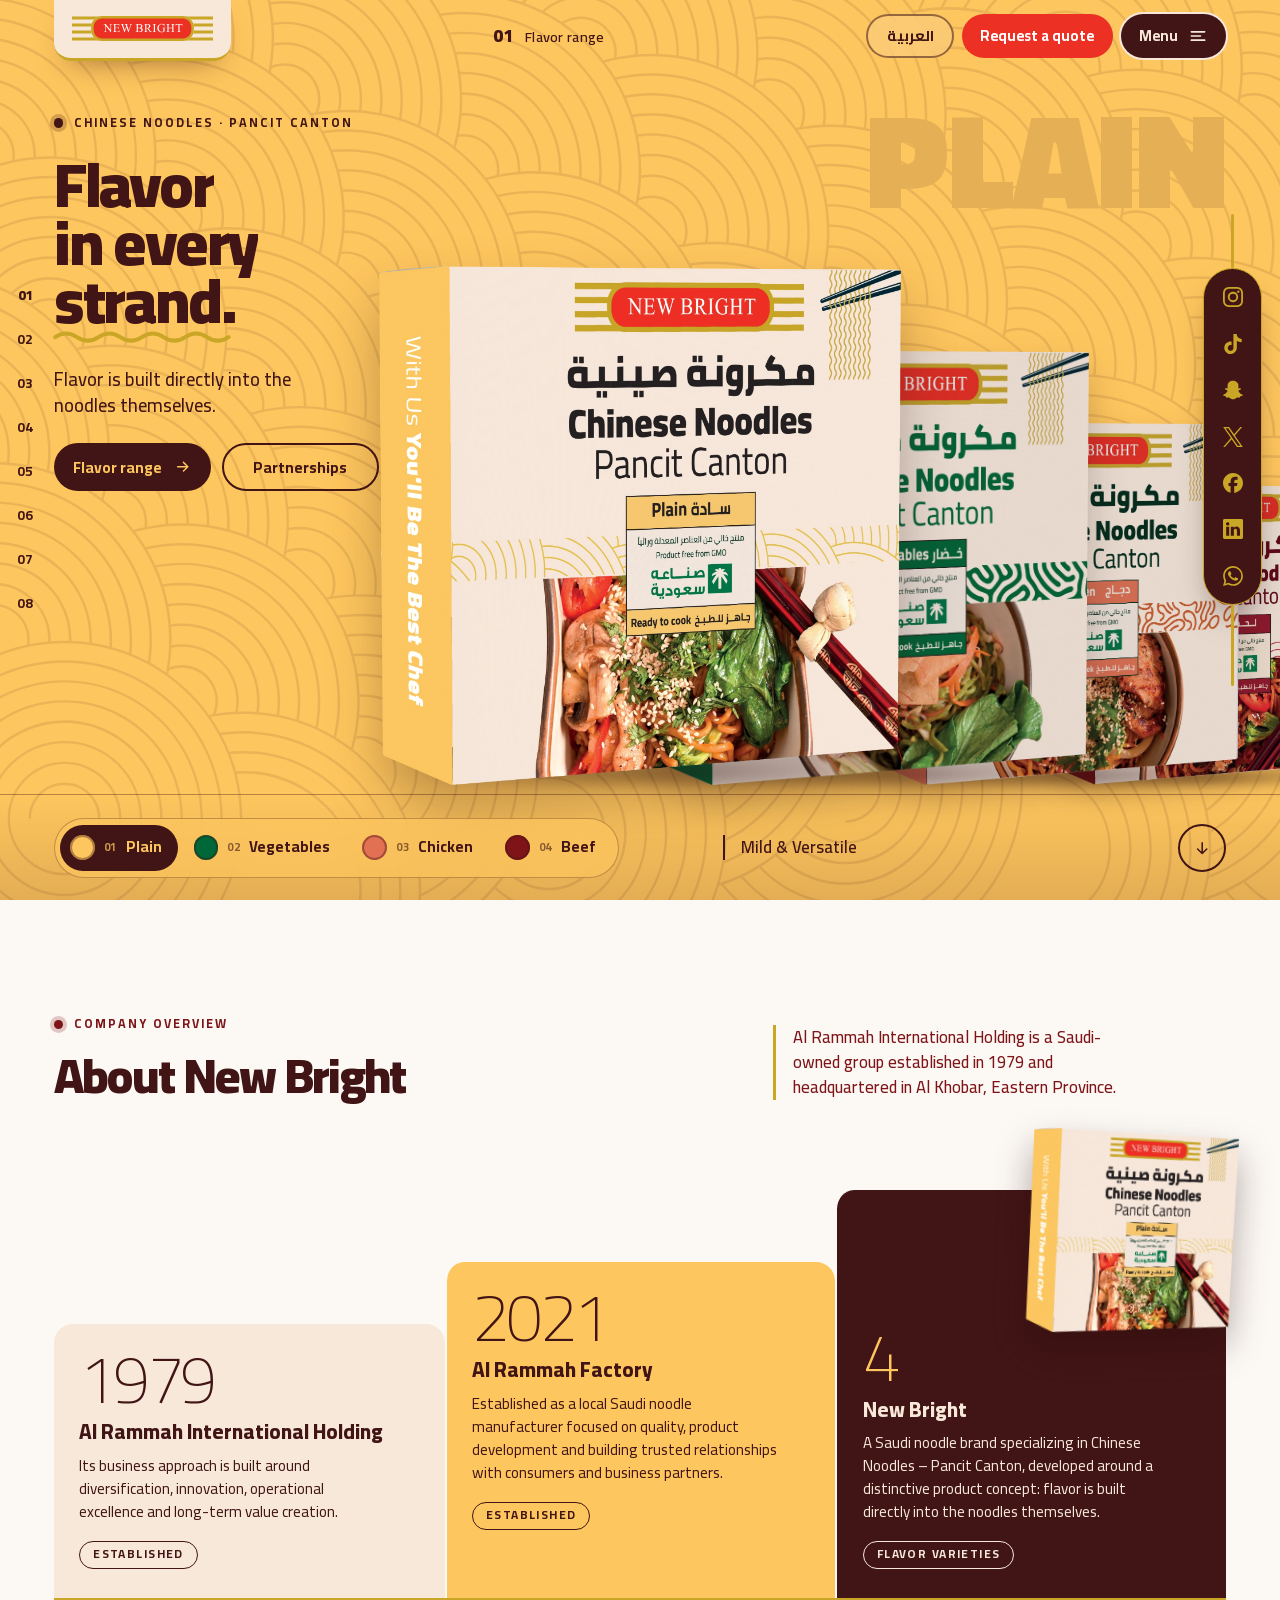
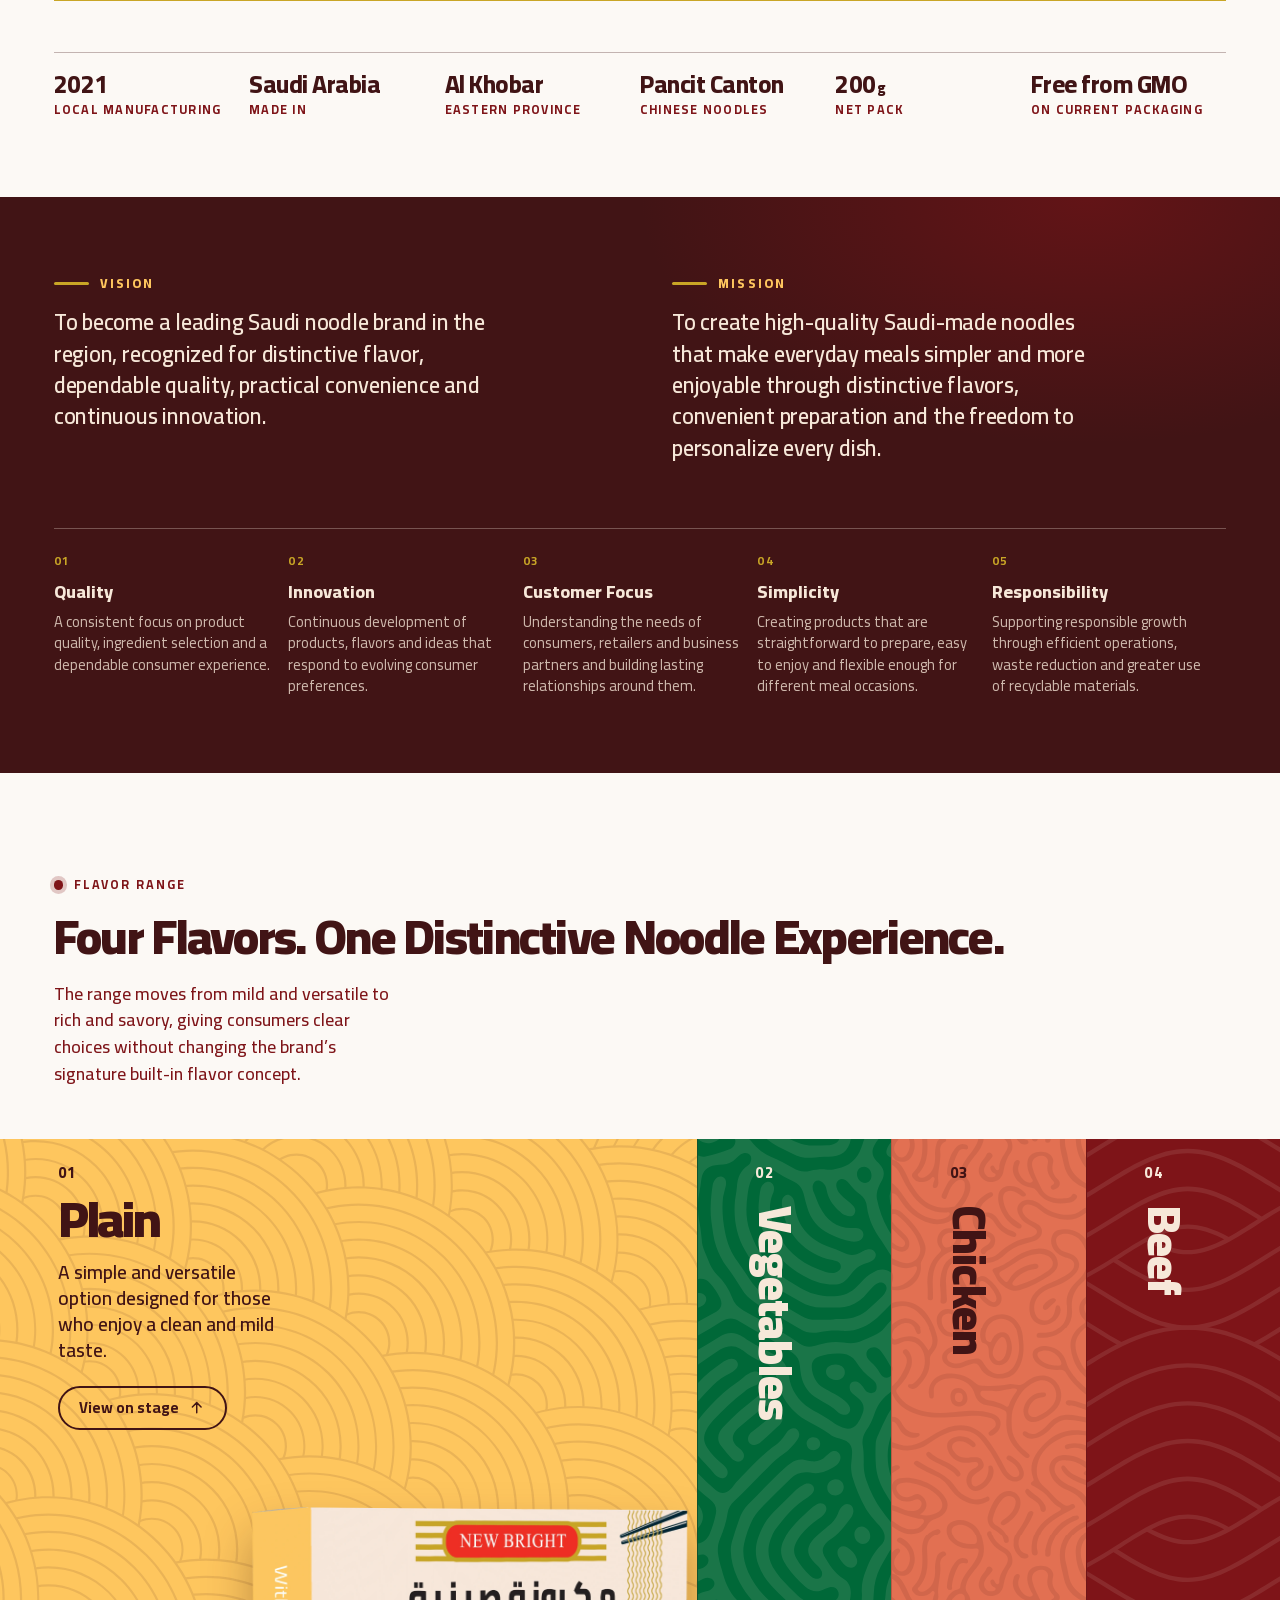
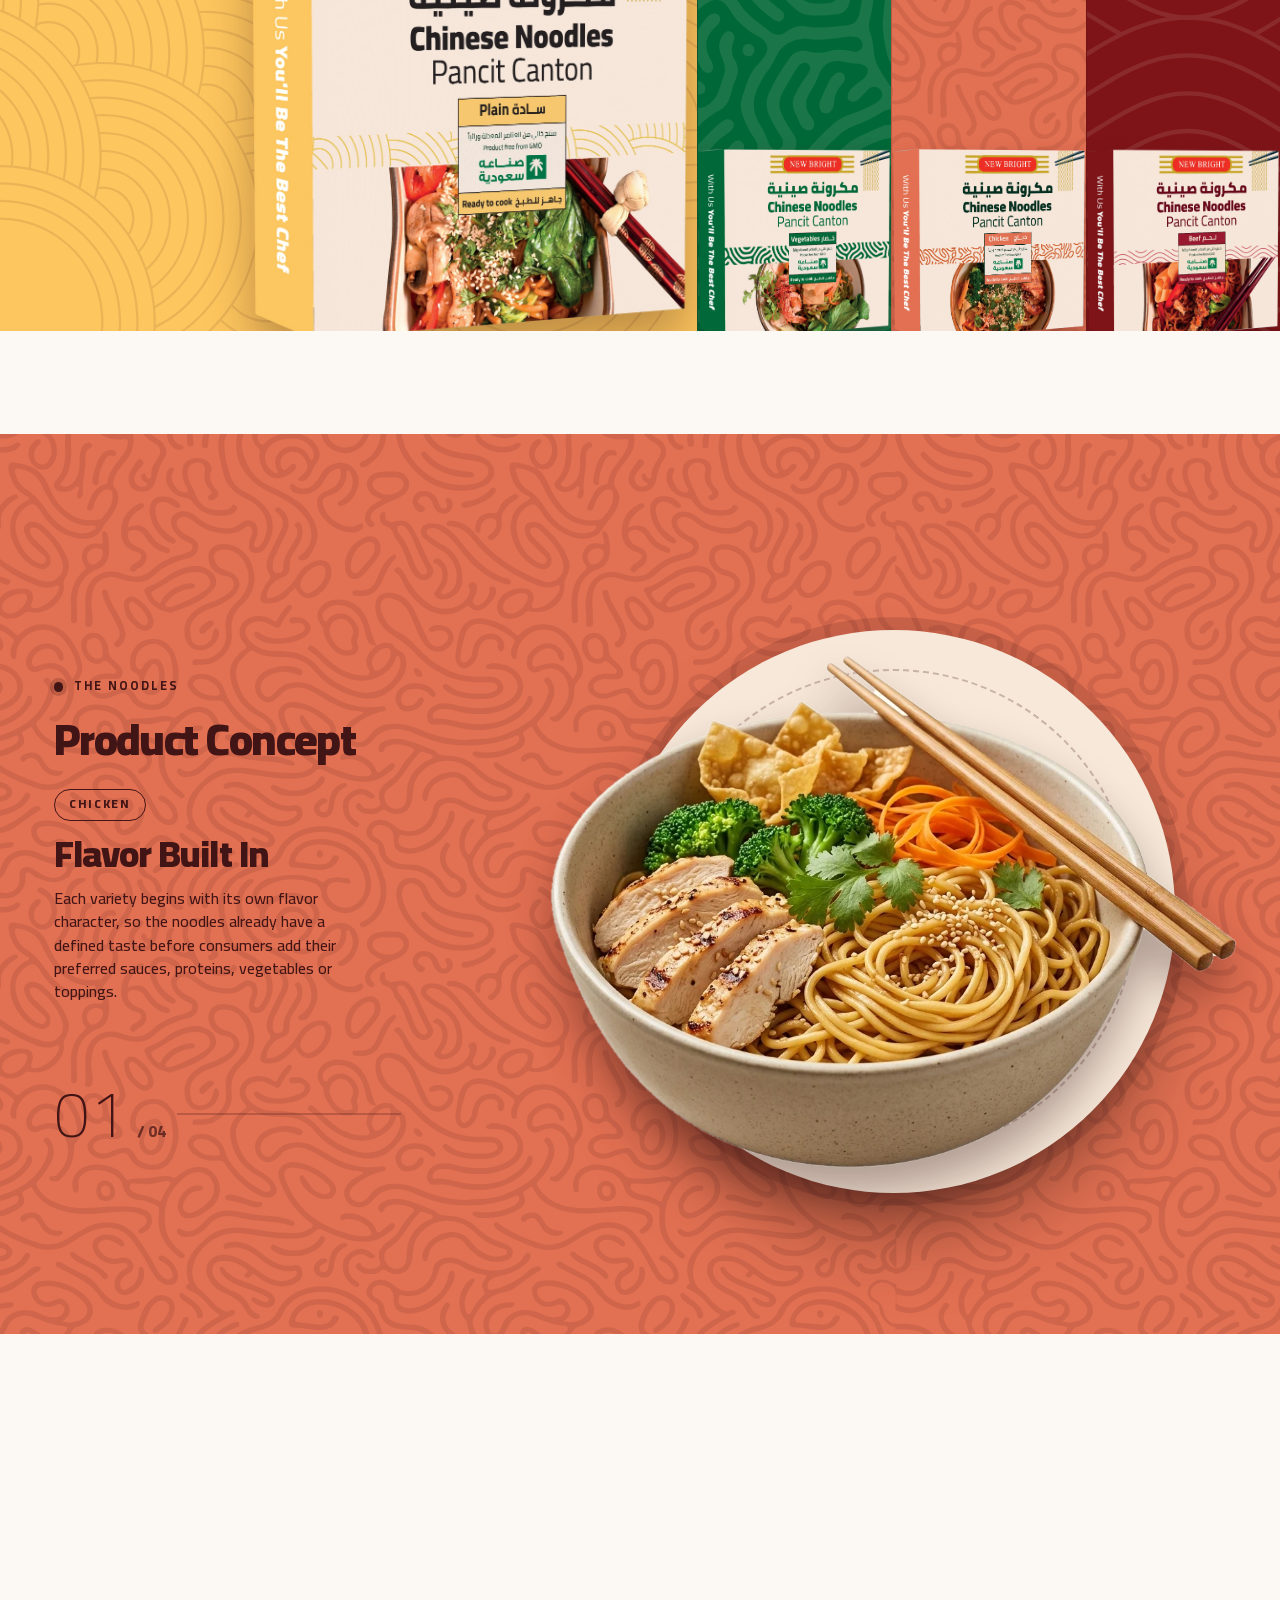
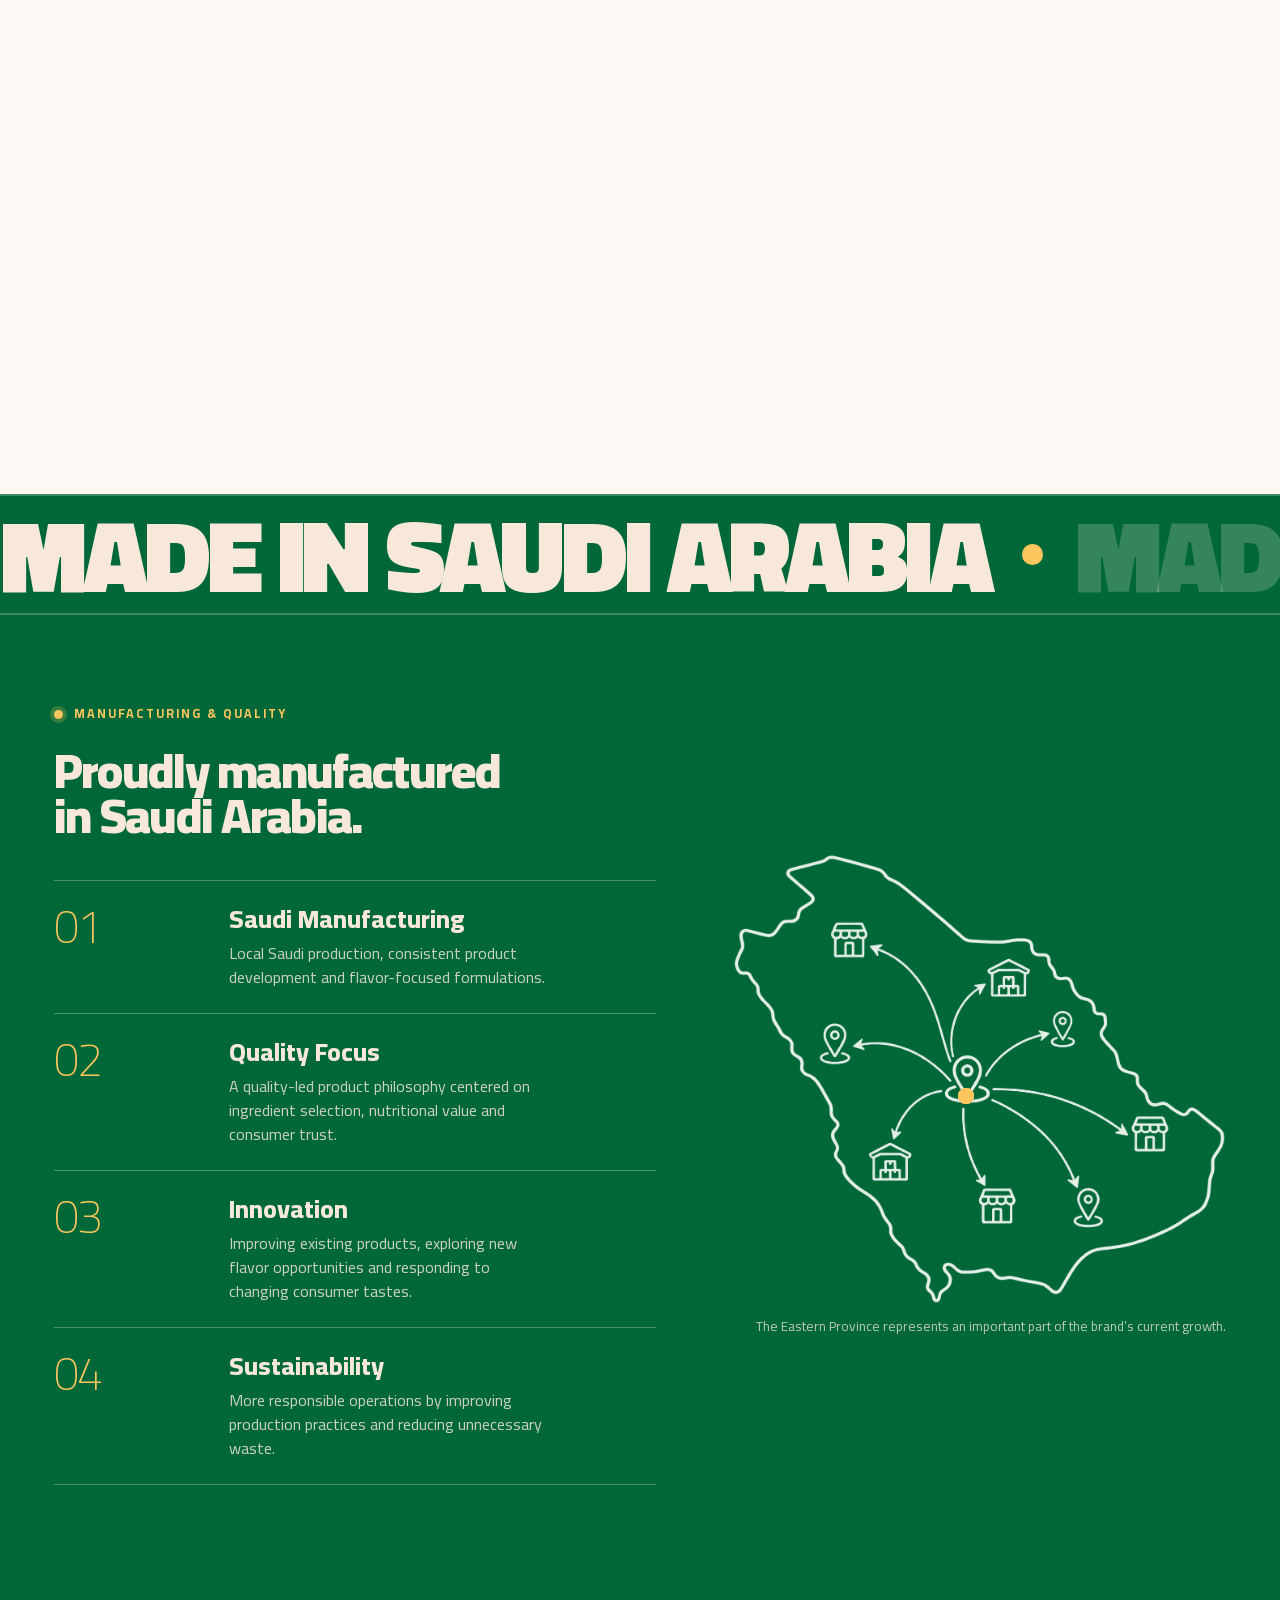
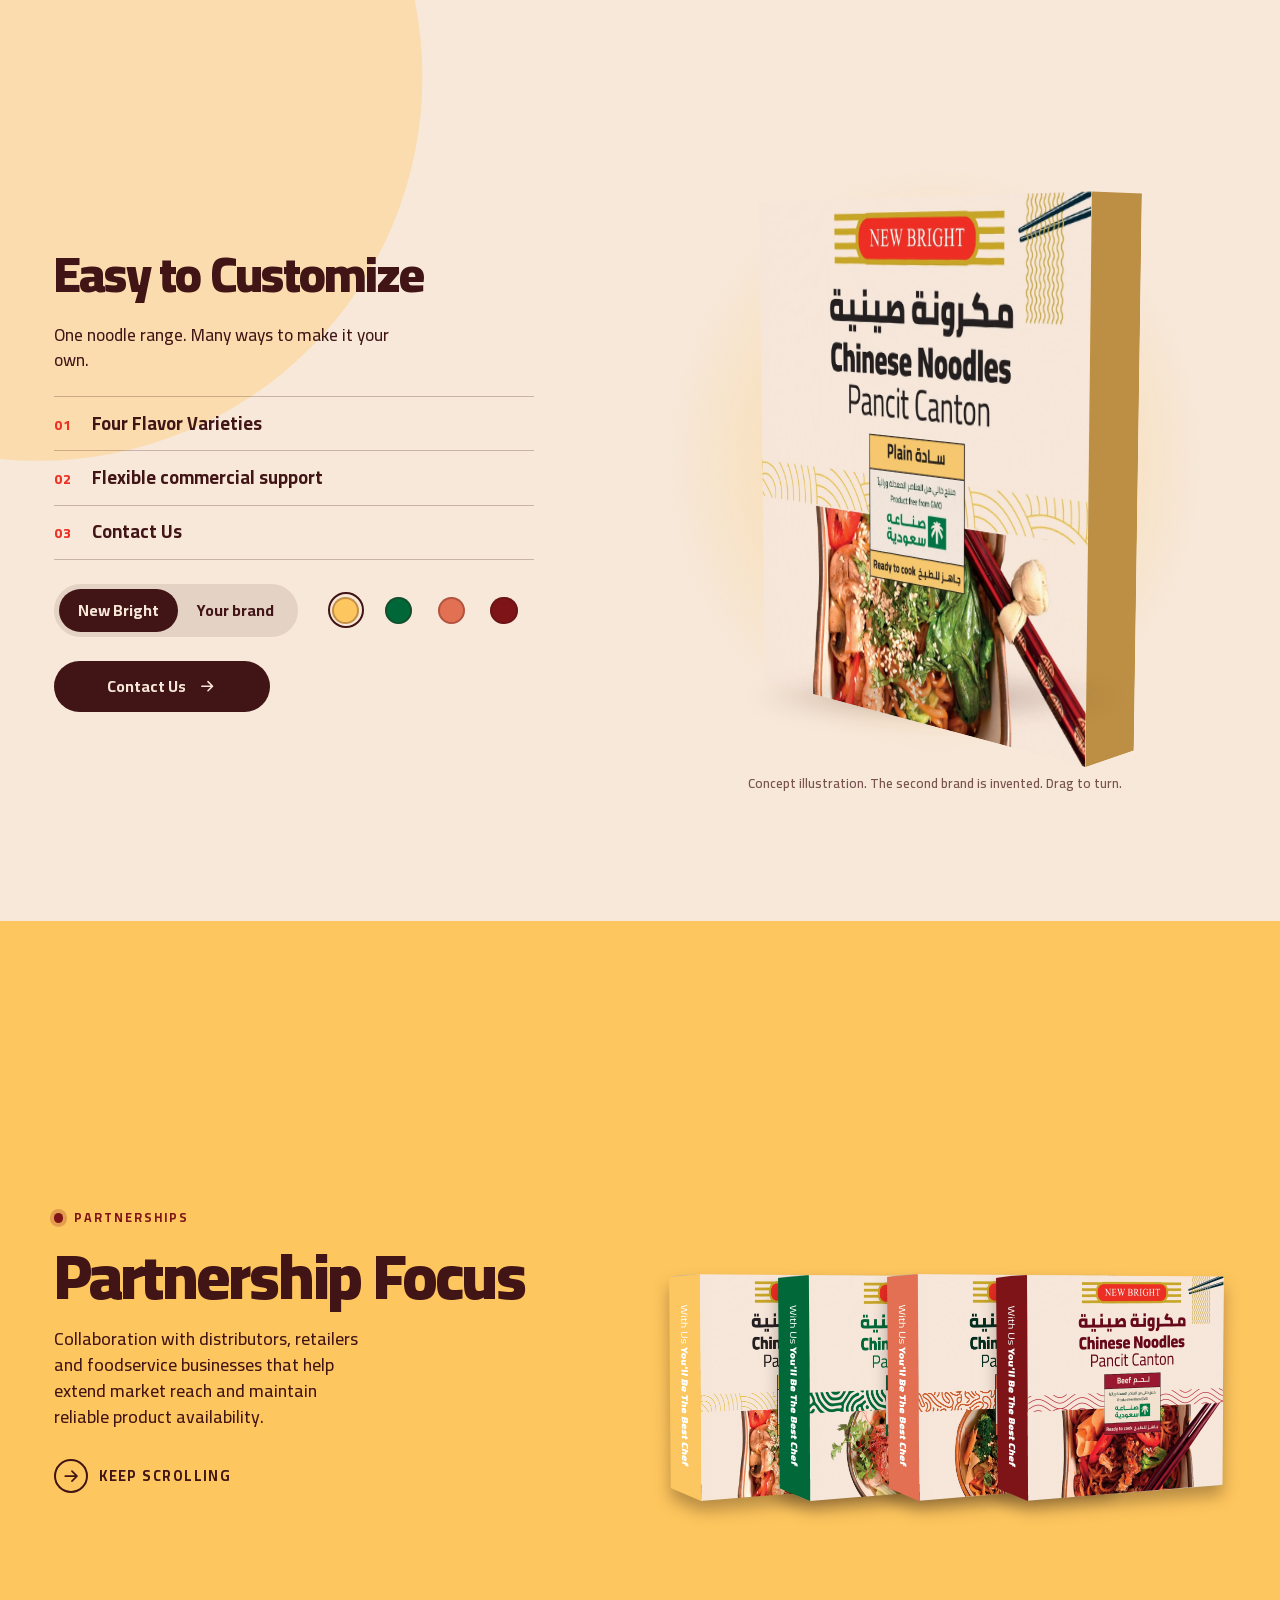
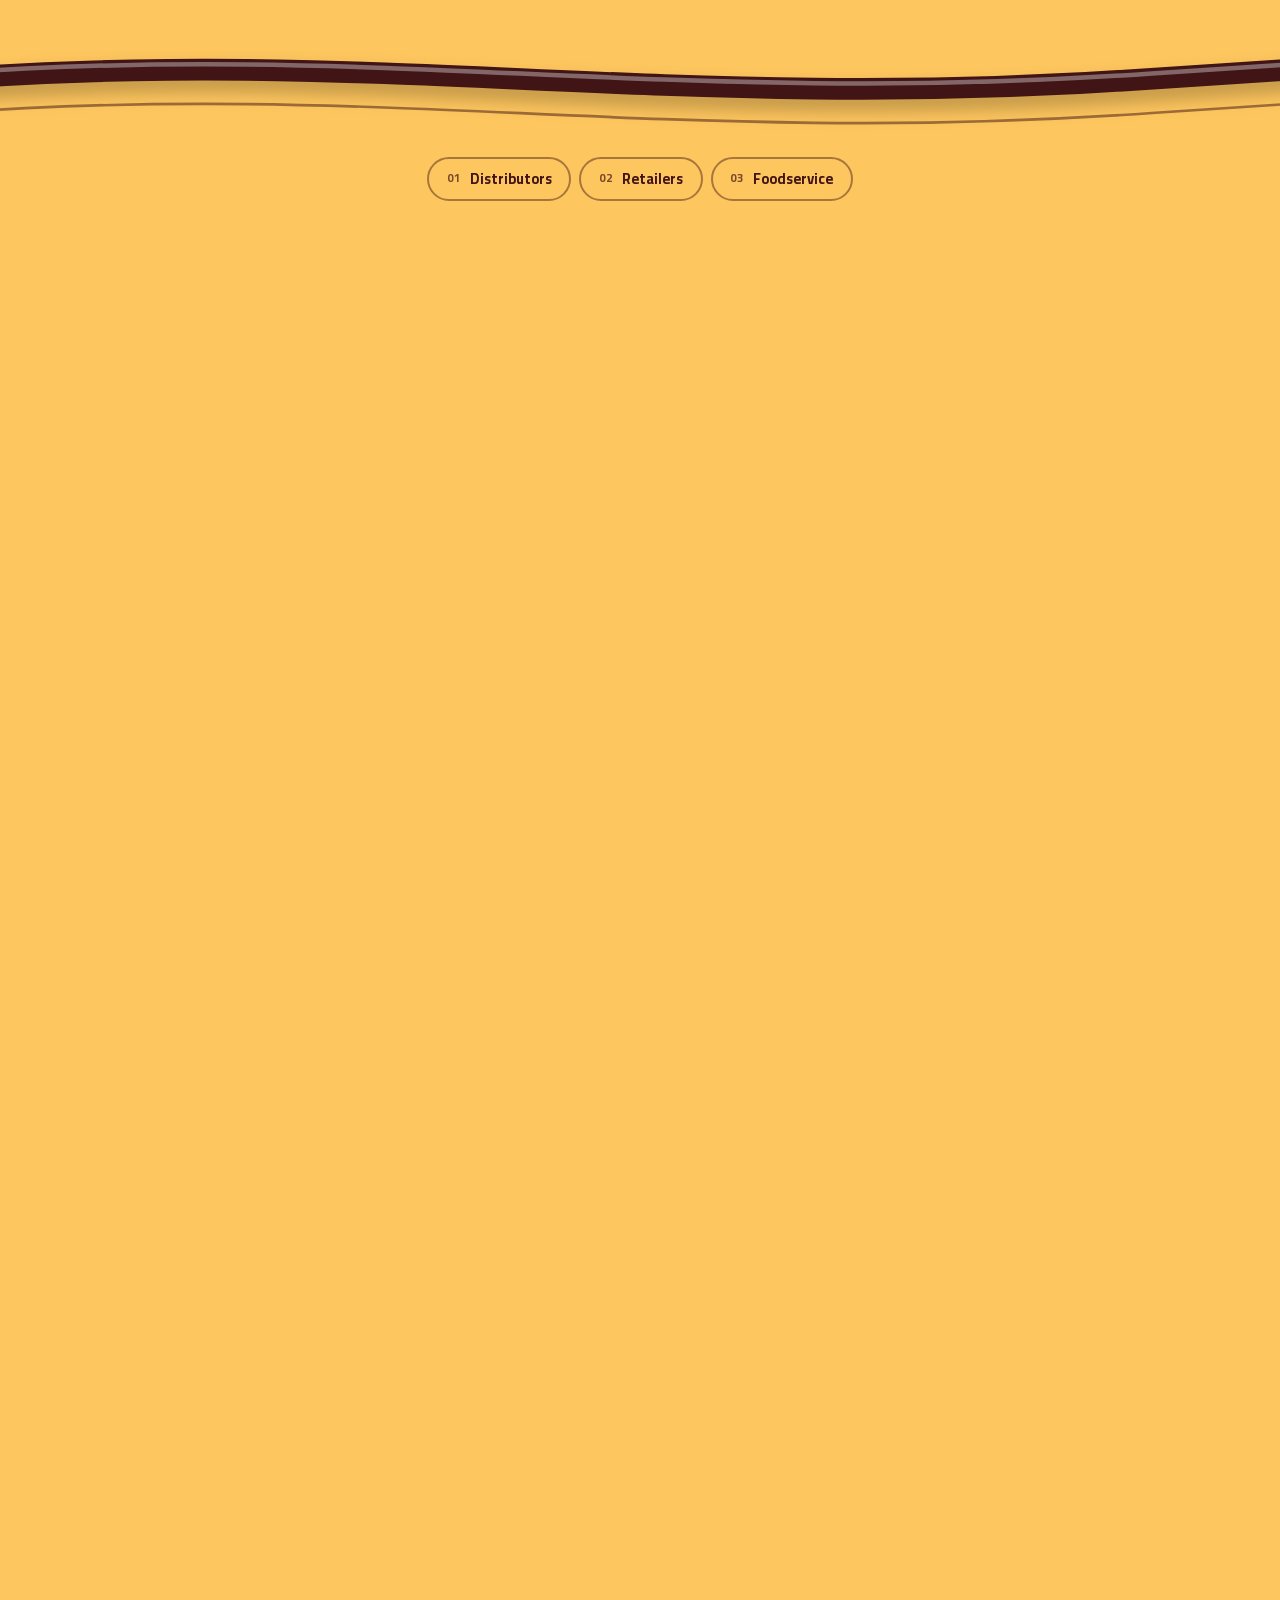
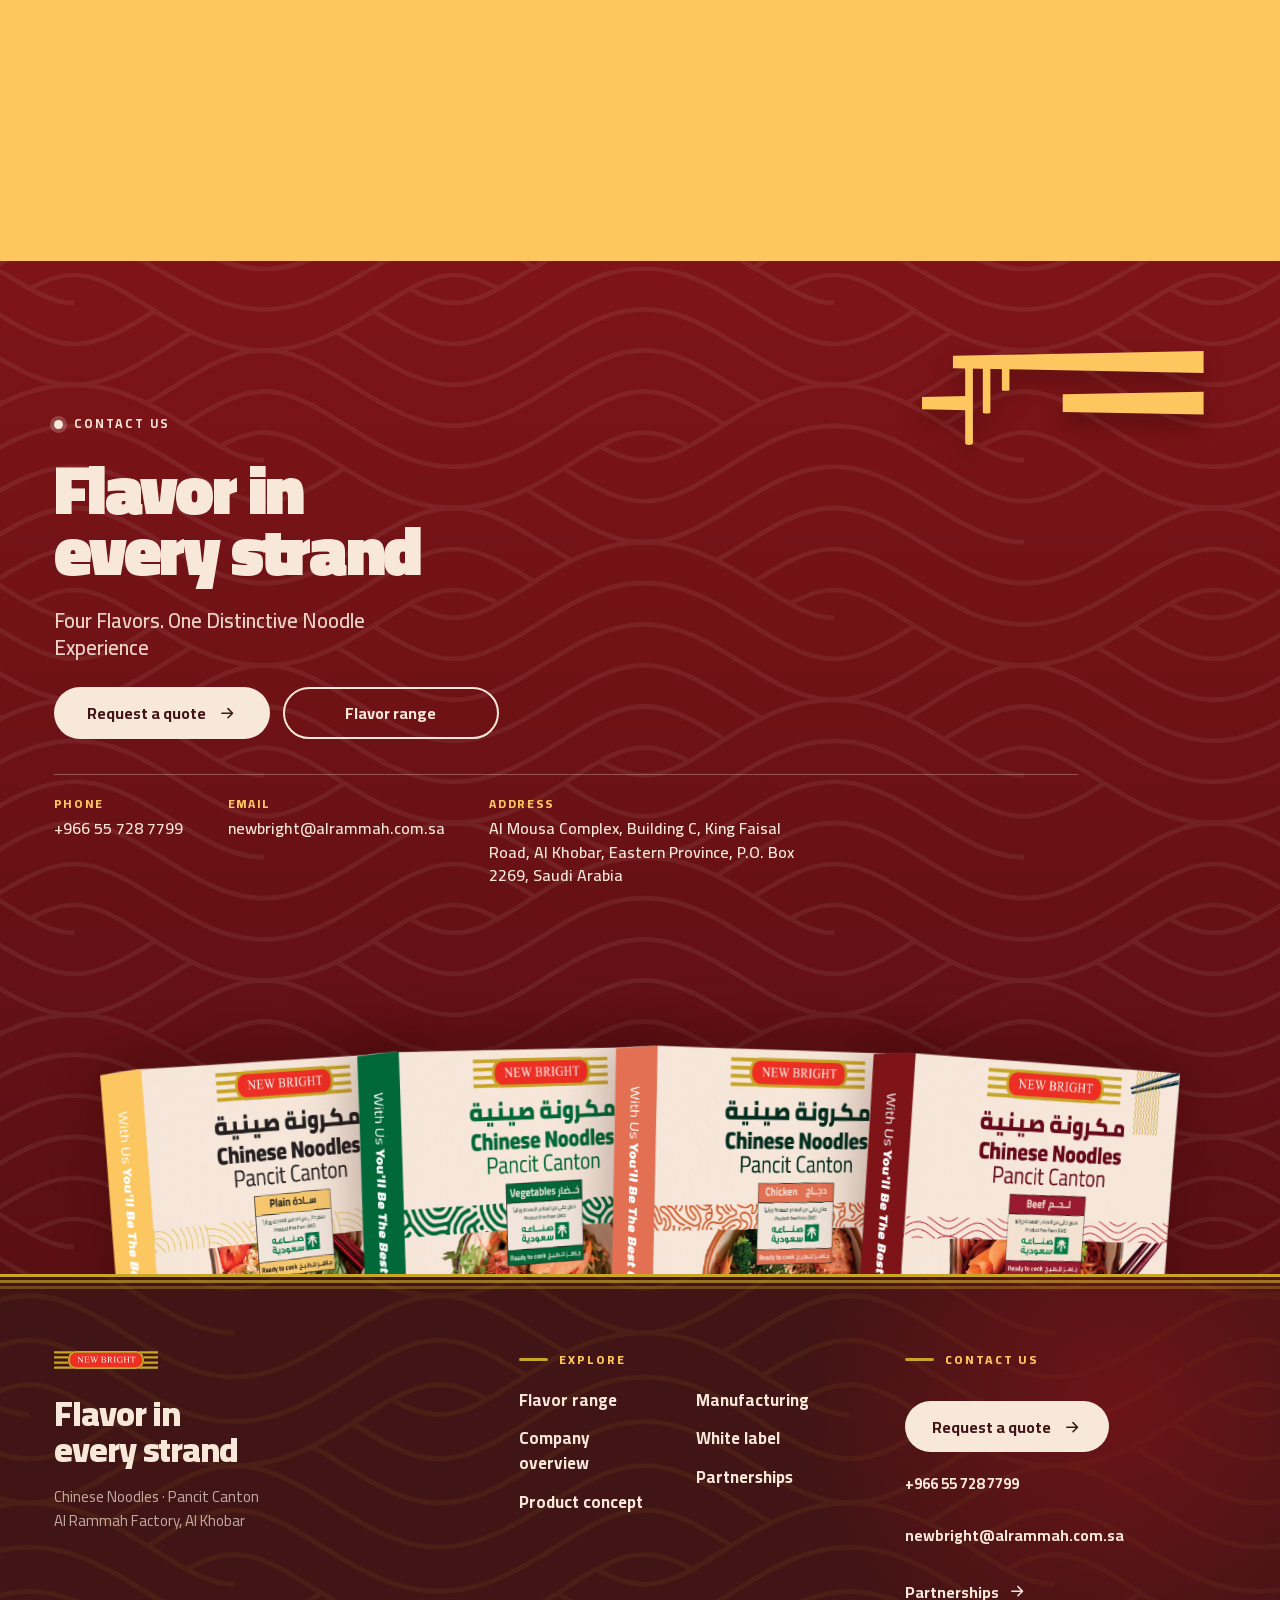
==== index.html @ c4e533ae "New Bright homepage concept: One strand Standalone static prototype (HTML, CSS, JS, no build step): " ====
<!doctype html>
<html lang="en" dir="ltr">
<head>
<meta charset="utf-8">
<meta name="viewport" content="width=device-width, initial-scale=1, viewport-fit=cover">
<title>New Bright | Flavor in every strand</title>
<meta name="description" content="An independent homepage concept for New Bright: Chinese Noodles · Pancit Canton, made in Saudi Arabia.">
<meta name="robots" content="noindex">
<meta name="theme-color" content="#411415">
<link rel="icon" href="assets/brand/logo.svg" type="image/svg+xml">
<link rel="preload" href="assets/fonts/cairo-latin.woff2" as="font" type="font/woff2" crossorigin>
<link rel="preload" href="assets/packs/plain.webp" as="image">
<script>document.documentElement.classList.add('js');try{var l=new URLSearchParams(location.search).get('lang')||localStorage.getItem('nb-lang');if(l==='ar'){document.documentElement.lang='ar';document.documentElement.dir='rtl'}}catch(e){}</script>
<link rel="stylesheet" href="styles.css?v=16">
</head>
<body data-hdr="light">

<a class="skip" href="#main" data-i18n="skip">Skip to content</a>

<!-- ───────── Header: a tag hanging from the top edge ───────── -->
<header class="hdr" id="hdr">
  <a class="tab" href="#top" aria-label="New Bright">
    <img src="assets/brand/logo.svg" alt="New Bright" width="591" height="105">
  </a>
  <p class="hdr-index" aria-hidden="true"><b id="hdrNum">01</b><span id="hdrLabel" data-i18n="ch.hero">The flavors</span></p>
  <div class="hdr-actions">
    <button class="pill pill-ghost" id="langBtn" type="button" aria-label="Switch language"><span id="langTxt">العربية</span></button>
    <a class="pill pill-solid hide-s" href="#close" data-i18n="cta.quote">Request a quote</a>
    <button class="pill pill-menu" id="menuBtn" type="button" aria-haspopup="dialog" aria-controls="menu">
      <span data-i18n="menu">Menu</span>
      <svg viewBox="0 0 24 24" width="20" height="20" aria-hidden="true"><path d="M4 7h16M4 12h11M4 17h16"/></svg>
    </button>
  </div>
</header>

<!-- ───────── Social dock: fixed on every screen ───────── -->
<nav class="sdock" id="sdock" data-i18n-aria="soc.label" aria-label="New Bright on social media">
    <ul class="sd-list" id="sdList">
      <li style="--o:0"><a class="sd-link" href="https://www.instagram.com/NewBrightKSA" target="_blank" rel="noopener noreferrer" data-n="instagram"><svg viewBox="0 0 24 24" aria-hidden="true"><path d="M7.0301.084c-1.2768.0602-2.1487.264-2.911.5634-.7888.3075-1.4575.72-2.1228 1.3877-.6652.6677-1.075 1.3368-1.3802 2.127-.2954.7638-.4956 1.6365-.552 2.914-.0564 1.2775-.0689 1.6882-.0626 4.947.0062 3.2586.0206 3.6671.0825 4.9473.061 1.2765.264 2.1482.5635 2.9107.308.7889.72 1.4573 1.388 2.1228.6679.6655 1.3365 1.0743 2.1285 1.38.7632.295 1.6361.4961 2.9134.552 1.2773.056 1.6884.069 4.9462.0627 3.2578-.0062 3.668-.0207 4.9478-.0814 1.28-.0607 2.147-.2652 2.9098-.5633.7889-.3086 1.4578-.72 2.1228-1.3881.665-.6682 1.0745-1.3378 1.3795-2.1284.2957-.7632.4966-1.636.552-2.9124.056-1.2809.0692-1.6898.063-4.948-.0063-3.2583-.021-3.6668-.0817-4.9465-.0607-1.2797-.264-2.1487-.5633-2.9117-.3084-.7889-.72-1.4568-1.3876-2.1228C21.2982 1.33 20.628.9208 19.8378.6165 19.074.321 18.2017.1197 16.9244.0645 15.6471.0093 15.236-.005 11.977.0014 8.718.0076 8.31.0215 7.0301.0839m.1402 21.6932c-1.17-.0509-1.8053-.2453-2.2287-.408-.5606-.216-.96-.4771-1.3819-.895-.422-.4178-.6811-.8186-.9-1.378-.1644-.4234-.3624-1.058-.4171-2.228-.0595-1.2645-.072-1.6442-.079-4.848-.007-3.2037.0053-3.583.0607-4.848.05-1.169.2456-1.805.408-2.2282.216-.5613.4762-.96.895-1.3816.4188-.4217.8184-.6814 1.3783-.9003.423-.1651 1.0575-.3614 2.227-.4171 1.2655-.06 1.6447-.072 4.848-.079 3.2033-.007 3.5835.005 4.8495.0608 1.169.0508 1.8053.2445 2.228.408.5608.216.96.4754 1.3816.895.4217.4194.6816.8176.9005 1.3787.1653.4217.3617 1.056.4169 2.2263.0602 1.2655.0739 1.645.0796 4.848.0058 3.203-.0055 3.5834-.061 4.848-.051 1.17-.245 1.8055-.408 2.2294-.216.5604-.4763.96-.8954 1.3814-.419.4215-.8181.6811-1.3783.9-.4224.1649-1.0577.3617-2.2262.4174-1.2656.0595-1.6448.072-4.8493.079-3.2045.007-3.5825-.006-4.848-.0608M16.953 5.5864A1.44 1.44 0 1 0 18.39 4.144a1.44 1.44 0 0 0-1.437 1.4424M5.8385 12.012c.0067 3.4032 2.7706 6.1557 6.173 6.1493 3.4026-.0065 6.157-2.7701 6.1506-6.1733-.0065-3.4032-2.771-6.1565-6.174-6.1498-3.403.0067-6.156 2.771-6.1496 6.1738M8 12.0077a4 4 0 1 1 4.008 3.9921A3.9996 3.9996 0 0 1 8 12.0077"/></svg><span class="sd-name">Instagram<span class="sr" data-i18n="soc.tab"> (opens in a new tab)</span></span></a></li>
      <li style="--o:1"><a class="sd-link" href="https://www.tiktok.com/@newbrightksa" target="_blank" rel="noopener noreferrer" data-n="tiktok"><svg viewBox="0 0 24 24" aria-hidden="true"><path d="M12.525.02c1.31-.02 2.61-.01 3.91-.02.08 1.53.63 3.09 1.75 4.17 1.12 1.11 2.7 1.62 4.24 1.79v4.03c-1.44-.05-2.89-.35-4.2-.97-.57-.26-1.1-.59-1.62-.93-.01 2.92.01 5.84-.02 8.75-.08 1.4-.54 2.79-1.35 3.94-1.31 1.92-3.58 3.17-5.91 3.21-1.43.08-2.86-.31-4.08-1.03-2.02-1.19-3.44-3.37-3.65-5.71-.02-.5-.03-1-.01-1.49.18-1.9 1.12-3.72 2.58-4.96 1.66-1.44 3.98-2.13 6.15-1.72.02 1.48-.04 2.96-.04 4.44-.99-.32-2.15-.23-3.02.37-.63.41-1.11 1.04-1.36 1.75-.21.51-.15 1.07-.14 1.61.24 1.64 1.82 3.02 3.5 2.87 1.12-.01 2.19-.66 2.77-1.61.19-.33.4-.67.41-1.06.1-1.79.06-3.57.07-5.36.01-4.03-.01-8.05.02-12.07z"/></svg><span class="sd-name">TikTok<span class="sr" data-i18n="soc.tab"> (opens in a new tab)</span></span></a></li>
      <li style="--o:2"><a class="sd-link" href="https://www.snapchat.com/add/NewBrightKSA" target="_blank" rel="noopener noreferrer" data-n="snapchat"><svg viewBox="0 0 24 24" aria-hidden="true"><path d="M12.206.793c.99 0 4.347.276 5.93 3.821.529 1.193.403 3.219.299 4.847l-.003.06c-.012.18-.022.345-.03.51.075.045.203.09.401.09.3-.016.659-.12 1.033-.301.165-.088.344-.104.464-.104.182 0 .359.029.509.09.45.149.734.479.734.838.015.449-.39.839-1.213 1.168-.089.029-.209.075-.344.119-.45.135-1.139.36-1.333.81-.09.224-.061.524.12.868l.015.015c.06.136 1.526 3.475 4.791 4.014.255.044.435.27.42.509 0 .075-.015.149-.045.225-.24.569-1.273.988-3.146 1.271-.059.091-.12.375-.164.57-.029.179-.074.36-.134.553-.076.271-.27.405-.555.405h-.03c-.135 0-.313-.031-.538-.074-.36-.075-.765-.135-1.273-.135-.3 0-.599.015-.913.074-.6.104-1.123.464-1.723.884-.853.599-1.826 1.288-3.294 1.288-.06 0-.119-.015-.18-.015h-.149c-1.468 0-2.427-.675-3.279-1.288-.599-.42-1.107-.779-1.707-.884-.314-.045-.629-.074-.928-.074-.54 0-.958.089-1.272.149-.211.043-.391.074-.54.074-.374 0-.523-.224-.583-.42-.061-.192-.09-.389-.135-.567-.046-.181-.105-.494-.166-.57-1.918-.222-2.95-.642-3.189-1.226-.031-.063-.052-.15-.055-.225-.015-.243.165-.465.42-.509 3.264-.54 4.73-3.879 4.791-4.02l.016-.029c.18-.345.224-.645.119-.869-.195-.434-.884-.658-1.332-.809-.121-.029-.24-.074-.346-.119-1.107-.435-1.257-.93-1.197-1.273.09-.479.674-.793 1.168-.793.146 0 .27.029.383.074.42.194.789.3 1.104.3.234 0 .384-.06.465-.105l-.046-.569c-.098-1.626-.225-3.651.307-4.837C7.392 1.077 10.739.807 11.727.807l.419-.015h.06z"/></svg><span class="sd-name">Snapchat<span class="sr" data-i18n="soc.tab"> (opens in a new tab)</span></span></a></li>
      <li style="--o:3"><a class="sd-link" href="https://x.com/NewBrightKSA" target="_blank" rel="noopener noreferrer" data-n="x"><svg viewBox="0 0 24 24" aria-hidden="true"><path d="M14.234 10.162 22.977 0h-2.072l-7.591 8.824L7.251 0H.258l9.168 13.343L.258 24H2.33l8.016-9.318L16.749 24h6.993zm-2.837 3.299-.929-1.329L3.076 1.56h3.182l5.965 8.532.929 1.329 7.754 11.09h-3.182z"/></svg><span class="sd-name">X<span class="sr" data-i18n="soc.tab"> (opens in a new tab)</span></span></a></li>
      <li style="--o:4"><a class="sd-link" href="https://www.facebook.com/NewBrightKSA" target="_blank" rel="noopener noreferrer" data-n="facebook"><svg viewBox="0 0 24 24" aria-hidden="true"><path d="M9.101 23.691v-7.98H6.627v-3.667h2.474v-1.58c0-4.085 1.848-5.978 5.858-5.978.401 0 .955.042 1.468.103a8.68 8.68 0 0 1 1.141.195v3.325a8.623 8.623 0 0 0-.653-.036 26.805 26.805 0 0 0-.733-.009c-.707 0-1.259.096-1.675.309a1.686 1.686 0 0 0-.679.622c-.258.42-.374.995-.374 1.752v1.297h3.919l-.386 2.103-.287 1.564h-3.246v8.245C19.396 23.238 24 18.179 24 12.044c0-6.627-5.373-12-12-12s-12 5.373-12 12c0 5.628 3.874 10.35 9.101 11.647Z"/></svg><span class="sd-name">Facebook<span class="sr" data-i18n="soc.tab"> (opens in a new tab)</span></span></a></li>
      <li style="--o:5"><a class="sd-link" href="https://www.linkedin.com/company/newbrightksa" target="_blank" rel="noopener noreferrer" data-n="linkedin"><svg viewBox="0 0 16 16" aria-hidden="true"><path d="M0 1.146C0 .513.526 0 1.175 0h13.65C15.474 0 16 .513 16 1.146v13.708c0 .633-.526 1.146-1.175 1.146H1.175C.526 16 0 15.487 0 14.854zm4.943 12.248V6.169H2.542v7.225zm-1.2-8.212c.837 0 1.358-.554 1.358-1.248-.015-.709-.52-1.248-1.342-1.248S2.4 3.226 2.4 3.934c0 .694.521 1.248 1.327 1.248zm4.908 8.212V9.359c0-.216.016-.432.08-.586.173-.431.568-.878 1.232-.878.869 0 1.216.662 1.216 1.634v3.865h2.401V9.25c0-2.22-1.184-3.252-2.764-3.252-1.274 0-1.845.7-2.165 1.193v.025h-.016l.016-.025V6.169h-2.4c.03.678 0 7.225 0 7.225z"/></svg><span class="sd-name">LinkedIn<span class="sr" data-i18n="soc.tab"> (opens in a new tab)</span></span></a></li>
      <li style="--o:6"><a class="sd-link" href="https://wa.me/966557287799" target="_blank" rel="noopener noreferrer" data-n="whatsapp"><svg viewBox="0 0 24 24" aria-hidden="true"><path d="M17.472 14.382c-.297-.149-1.758-.867-2.03-.967-.273-.099-.471-.148-.67.15-.197.297-.767.966-.94 1.164-.173.199-.347.223-.644.075-.297-.15-1.255-.463-2.39-1.475-.883-.788-1.48-1.761-1.653-2.059-.173-.297-.018-.458.13-.606.134-.133.298-.347.446-.52.149-.174.198-.298.298-.497.099-.198.05-.371-.025-.52-.075-.149-.669-1.612-.916-2.207-.242-.579-.487-.5-.669-.51-.173-.008-.371-.01-.57-.01-.198 0-.52.074-.792.372-.272.297-1.04 1.016-1.04 2.479 0 1.462 1.065 2.875 1.213 3.074.149.198 2.096 3.2 5.077 4.487.709.306 1.262.489 1.694.625.712.227 1.36.195 1.871.118.571-.085 1.758-.719 2.006-1.413.248-.694.248-1.289.173-1.413-.074-.124-.272-.198-.57-.347m-5.421 7.403h-.004a9.87 9.87 0 01-5.031-1.378l-.361-.214-3.741.982.998-3.648-.235-.374a9.86 9.86 0 01-1.51-5.26c.001-5.45 4.436-9.884 9.888-9.884 2.64 0 5.122 1.03 6.988 2.898a9.825 9.825 0 012.893 6.994c-.003 5.45-4.437 9.884-9.885 9.884m8.413-18.297A11.815 11.815 0 0012.05 0C5.495 0 .16 5.335.157 11.892c0 2.096.547 4.142 1.588 5.945L.057 24l6.305-1.654a11.882 11.882 0 005.683 1.448h.005c6.554 0 11.89-5.335 11.893-11.893a11.821 11.821 0 00-3.48-8.413Z"/></svg><span class="sd-name">WhatsApp<span class="sr" data-i18n="soc.tab"> (opens in a new tab)</span></span></a></li>
    </ul>
    <button class="sd-toggle" id="sdToggle" type="button" aria-expanded="false" aria-controls="sdList"><svg viewBox="0 0 24 24" class="sd-ico-open" aria-hidden="true"><circle cx="18" cy="5" r="3"/><circle cx="6" cy="12" r="3"/><circle cx="18" cy="19" r="3"/><path d="M8.6 13.5l6.8 4M15.4 6.5l-6.8 4"/></svg><svg viewBox="0 0 24 24" class="sd-ico-close" aria-hidden="true"><path d="M5 5l14 14M19 5L5 19"/></svg><span class="sr" id="sdLabel" data-i18n="soc.open">Show social media accounts</span></button>
  </nav>

<!-- ───────── Menu ───────── -->
<dialog class="menu" id="menu" aria-label="Menu">
  <div class="menu-in">
    <button class="menu-x" id="menuX" type="button" aria-label="Close">
      <svg viewBox="0 0 24 24" width="22" height="22" aria-hidden="true"><path d="M5 5l14 14M19 5L5 19"/></svg>
    </button>
    <ol class="menu-list">
      <li><a href="#top"><i>01</i><span data-i18n="ch.hero">The flavors</span></a></li>
      <li><a href="#intro"><i>02</i><span data-i18n="ch.intro">The company</span></a></li>
      <li><a href="#idea"><i>03</i><span data-i18n="ch.idea">The idea</span></a></li>
      <li><a href="#made"><i>04</i><span data-i18n="ch.made">Made in Saudi</span></a></li>
      <li><a href="#label"><i>05</i><span data-i18n="ch.label">White label</span></a></li>
      <li><a href="#partners"><i>06</i><span data-i18n="ch.partners">Partners</span></a></li>
      <li><a href="#close"><i>07</i><span data-i18n="cta.quote">Request a quote</span></a></li>
    </ol>
    <div class="menu-foot">
      <p data-i18n="menu.tag">Chinese Noodles · Pancit Canton</p>
      <p data-i18n="made.by">Al Rammah Factory, Al Khobar</p>
    </div>
  </div>
</dialog>

<!-- ───────── Chapter rail ───────── -->
<nav class="rail" id="rail" aria-label="Chapters">
  <span class="rail-line"><i id="railFill"></i></span>
  <ol>
    <li><a href="#top" data-ch="0" aria-label="01"><b>01</b></a></li>
    <li><a href="#intro" data-ch="1" aria-label="02"><b>02</b></a></li>
    <li><a href="#collection" data-ch="2" aria-label="03"><b>03</b></a></li>
    <li><a href="#idea" data-ch="3" aria-label="04"><b>04</b></a></li>
    <li><a href="#made" data-ch="4" aria-label="05"><b>05</b></a></li>
    <li><a href="#label" data-ch="5" aria-label="06"><b>06</b></a></li>
    <li><a href="#partners" data-ch="6" aria-label="07"><b>07</b></a></li>
    <li><a href="#close" data-ch="7" aria-label="08"><b>08</b></a></li>
  </ol>
</nav>

<main id="main">

<!-- ═════════ 01 · HERO ═════════ -->
<section class="hero" id="top" data-flavor="plain" data-ch="0" aria-labelledby="h1">
  <div class="stage-bg" aria-hidden="true">
    <div class="layer" data-f="plain"></div>
    <div class="layer" data-f="vegetables"></div>
    <div class="layer" data-f="chicken"></div>
    <div class="layer" data-f="beef"></div>
  </div>

  <div class="giant" aria-hidden="true">
    <span class="on" data-f="plain" data-i18n="f.plain.big">PLAIN</span>
    <span data-f="vegetables" data-i18n="f.vegetables.big">VEGETABLES</span>
    <span data-f="chicken" data-i18n="f.chicken.big">CHICKEN</span>
    <span data-f="beef" data-i18n="f.beef.big">BEEF</span>
  </div>

  <div class="hero-copy">
    <p class="eyebrow"><i class="dot"></i><span data-i18n="hero.eyebrow">Chinese Noodles · Pancit Canton</span></p>
    <h1 id="h1">
      <span class="ln"><span data-i18n="h1.a">Flavor,</span></span>
      <span class="ln"><span data-i18n="h1.b">in every</span></span>
      <span class="ln"><span><span data-i18n="h1.c" class="strand-word">strand.</span><svg class="squig" viewBox="0 0 300 24" preserveAspectRatio="none" aria-hidden="true"><path pathLength="1" d="M2 12c12-14 24-14 36 0s24 14 36 0 24-14 36 0 24 14 36 0 24-14 36 0 24 14 36 0 24-14 36 0 24 14 36 0"/></svg></span></span>
    </h1>
    <p class="lead" data-i18n="hero.lead">Flavor is built directly into the noodles themselves.</p>
    <div class="cta-row">
      <a class="btn btn-fill" href="#collection"><span data-i18n="hero.cta1">Flavor range</span><svg viewBox="0 0 24 24" class="ico flip" aria-hidden="true"><path d="M5 12h14M13 6l6 6-6 6"/></svg></a>
      <a class="btn btn-line" href="#partners"><span data-i18n="hero.cta2">Partnerships</span></a>
    </div>
  </div>

  <div class="packs" id="packs">
    <button class="pack" type="button" data-f="plain" data-slot="0" tabindex="-1"><span class="shadow"></span><img src="assets/packs/plain.webp" width="1820" height="1809" alt="" data-i18n-alt="f.plain.alt" fetchpriority="high"></button>
    <button class="pack" type="button" data-f="vegetables" data-slot="1" tabindex="-1"><span class="shadow"></span><img src="assets/packs/vegetables.webp" width="1820" height="1809" alt="" data-i18n-alt="f.vegetables.alt"></button>
    <button class="pack" type="button" data-f="chicken" data-slot="2" tabindex="-1"><span class="shadow"></span><img src="assets/packs/chicken.webp" width="1820" height="1809" alt="" data-i18n-alt="f.chicken.alt"></button>
    <button class="pack" type="button" data-f="beef" data-slot="3" tabindex="-1"><span class="shadow"></span><img src="assets/packs/beef.webp" width="1820" height="1809" alt="" data-i18n-alt="f.beef.alt"></button>
  </div>

  <div class="hero-bar">
    <div class="selector" role="radiogroup" id="selector" data-i18n-aria="hero.pick" aria-label="Choose a flavor">
      <button type="button" role="radio" aria-checked="true" data-f="plain"><i style="--c:var(--yellow)"></i><span class="n">01</span><span class="nm" data-i18n="f.plain.name">Plain</span></button>
      <button type="button" role="radio" aria-checked="false" data-f="vegetables"><i style="--c:var(--green)"></i><span class="n">02</span><span class="nm" data-i18n="f.vegetables.name">Vegetables</span></button>
      <button type="button" role="radio" aria-checked="false" data-f="chicken"><i style="--c:var(--orange)"></i><span class="n">03</span><span class="nm" data-i18n="f.chicken.name">Chicken</span></button>
      <button type="button" role="radio" aria-checked="false" data-f="beef"><i style="--c:var(--spice)"></i><span class="n">04</span><span class="nm" data-i18n="f.beef.name">Beef</span></button>
    </div>
    <p class="flavor-note" id="flavorNote" aria-live="polite"><span id="noteTxt" data-i18n="f.plain.note">Mild and versatile.</span></p>
    <a class="scroll-cue" href="#intro" aria-label="Scroll"><svg viewBox="0 0 24 24" class="ico" aria-hidden="true"><path d="M12 5v14M6 13l6 6 6-6"/></svg></a>
  </div>
</section>

<!-- ═════════ 02 · THE HOUSE BEHIND THE BRAND ═════════ -->
<section class="house" id="intro" data-ch="1" data-hdr="light" aria-labelledby="houseTitle">
  <span class="ink-strands" aria-hidden="true"><i></i><i></i><i></i><i></i><i></i><i></i></span>
  <div class="house-head">
    <div>
      <p class="eyebrow dark" data-reveal><i class="dot"></i><span data-i18n="house.eyebrow">The house behind the brand</span></p>
      <h2 id="houseTitle" data-reveal style="--i:1" data-i18n="house.title">New Bright is a brand of Al Rammah Factory.</h2>
    </div>
    <p class="house-sub" data-reveal style="--i:2" data-i18n="house.sub">Part of Al Rammah International Holding, a Saudi-owned group established in 1979 and headquartered in Al Khobar, Eastern Province.</p>
  </div>

  <ol class="lineage">
    <li class="node n1" data-reveal style="--i:0">
      <span class="yr">1979</span>
      <h3 data-i18n="house.n1.t">Al Rammah International Holding</h3>
      <p data-i18n="house.n1.p">A Saudi-owned group built on diversification, innovation, operational excellence and long-term value creation.</p>
      <span class="tag" data-i18n="house.n1.tag">The group</span>
    </li>
    <li class="node n2" data-reveal style="--i:1">
      <span class="yr">2021</span>
      <h3 data-i18n="house.n2.t">Al Rammah Factory</h3>
      <p data-i18n="house.n2.p">A local Saudi noodle manufacturer focused on quality, product development and trusted relationships with consumers and partners.</p>
      <span class="tag" data-i18n="house.n2.tag">The factory</span>
    </li>
    <li class="node n3" data-reveal style="--i:2">
      <img class="node-pack" src="assets/packs/plain.webp" alt="" width="1820" height="1809" loading="lazy">
      <span class="yr" data-i18n="house.n3.yr">Today</span>
      <h3 data-i18n="house.n3.t">New Bright</h3>
      <p data-i18n="house.n3.p">Chinese Noodles · Pancit Canton, built around one idea: the flavor is part of the noodle itself.</p>
      <span class="tag" data-i18n="house.n3.tag">The brand</span>
    </li>
  </ol>

  <ul class="facts">
    <li data-reveal style="--i:0"><b data-i18n="fact.1.v">2021</b><span data-i18n="fact.1.l">Local manufacturing</span></li>
    <li data-reveal style="--i:1"><b data-i18n="fact.2.v">Saudi Arabia</b><span data-i18n="fact.2.l">Made in</span></li>
    <li data-reveal style="--i:2"><b data-i18n="fact.3.v">Al Khobar</b><span data-i18n="fact.3.l">Eastern Province</span></li>
    <li data-reveal style="--i:3"><b data-i18n="fact.4.v">4</b><span data-i18n="fact.4.l">Flavor varieties</span></li>
    <li data-reveal style="--i:4"><b>200<small>g</small></b><span data-i18n="fact.5.l">Net pack</span></li>
    <li data-reveal style="--i:5"><b data-i18n="fact.6.v">GMO-free</b><span data-i18n="fact.6.l">As stated on the pack</span></li>
  </ul>

  <div class="vm">
    <div class="vm-grid">
      <div data-reveal><p class="vm-k" data-i18n="vm.v.k">Vision</p><p class="vm-t" data-i18n="vm.v.t">To become a leading Saudi noodle brand in the region, recognized for distinctive flavor, dependable quality, practical convenience and continuous innovation.</p></div>
      <div data-reveal style="--i:1"><p class="vm-k" data-i18n="vm.m.k">Mission</p><p class="vm-t" data-i18n="vm.m.t">To create high-quality Saudi-made noodles that make everyday meals simpler and more enjoyable through distinctive flavors, convenient preparation and the freedom to personalize every dish.</p></div>
    </div>
    <ul class="values">
      <li data-reveal style="--i:0"><b>01</b><h3 data-i18n="val.1.t">Quality</h3><p data-i18n="val.1.p">Ingredient selection and a dependable experience.</p></li>
      <li data-reveal style="--i:1"><b>02</b><h3 data-i18n="val.2.t">Innovation</h3><p data-i18n="val.2.p">New products, flavors and ideas for changing tastes.</p></li>
      <li data-reveal style="--i:2"><b>03</b><h3 data-i18n="val.3.t">Customer focus</h3><p data-i18n="val.3.p">Lasting relationships with consumers, retailers and partners.</p></li>
      <li data-reveal style="--i:3"><b>04</b><h3 data-i18n="val.4.t">Simplicity</h3><p data-i18n="val.4.p">Easy to prepare, flexible for any meal.</p></li>
      <li data-reveal style="--i:4"><b>05</b><h3 data-i18n="val.5.t">Responsibility</h3><p data-i18n="val.5.p">Efficient operations, less waste, more recyclable materials.</p></li>
    </ul>
  </div>
</section>

<!-- ═════════ 03 · COLLECTION ═════════ -->
<section class="coll" id="collection" data-ch="2" data-hdr="light" aria-labelledby="collTitle">
  <div class="coll-head">
    <p class="eyebrow dark" data-reveal><i class="dot"></i><span data-i18n="coll.eyebrow">The collection</span></p>
    <h2 id="collTitle" data-reveal style="--i:1" data-i18n="coll.title">Four flavors. One strand.</h2>
    <p class="coll-sub" data-reveal style="--i:2" data-i18n="coll.sub">From mild and versatile to rich and savory. The flavor is built into every one.</p>
  </div>
  <div class="acc" id="acc">
    <article class="panel on" data-f="plain" style="--c:var(--yellow);--on:var(--burg);--pat:url(assets/patterns/arcs.svg);--pat-s:cover">
      <button class="panel-hit" type="button" aria-expanded="true"><span class="sr" data-i18n="f.plain.name">Plain</span></button>
      <span class="num">01</span>
      <span class="vname" aria-hidden="true"><span data-i18n="f.plain.name">Plain</span></span>
      <div class="info"><h3 data-i18n="f.plain.name">Plain</h3><p data-i18n="f.plain.desc"></p><a class="stage-link" href="#top" data-f="plain"><span data-i18n="coll.view">See it on stage</span><svg viewBox="0 0 24 24" class="ico" aria-hidden="true"><path d="M12 19V5M6 11l6-6 6 6"/></svg></a></div>
      <img class="pic" src="assets/packs/plain.webp" width="1820" height="1809" alt="" loading="lazy">
    </article>
    <article class="panel" data-f="vegetables" style="--c:var(--green);--on:var(--cream);--pat:url(assets/patterns/maze.svg);--pat-s:cover">
      <button class="panel-hit" type="button" aria-expanded="false"><span class="sr" data-i18n="f.vegetables.name">Vegetables</span></button>
      <span class="num">02</span>
      <span class="vname" aria-hidden="true"><span data-i18n="f.vegetables.name">Vegetables</span></span>
      <div class="info"><h3 data-i18n="f.vegetables.name">Vegetables</h3><p data-i18n="f.vegetables.desc"></p><a class="stage-link" href="#top" data-f="vegetables"><span data-i18n="coll.view">See it on stage</span><svg viewBox="0 0 24 24" class="ico" aria-hidden="true"><path d="M12 19V5M6 11l6-6 6 6"/></svg></a></div>
      <img class="pic" src="assets/packs/vegetables.webp" width="1820" height="1809" alt="" loading="lazy">
    </article>
    <article class="panel" data-f="chicken" style="--c:var(--orange);--on:var(--burg);--pat:url(assets/patterns/squiggle.svg);--pat-s:900px auto">
      <button class="panel-hit" type="button" aria-expanded="false"><span class="sr" data-i18n="f.chicken.name">Chicken</span></button>
      <span class="num">03</span>
      <span class="vname" aria-hidden="true"><span data-i18n="f.chicken.name">Chicken</span></span>
      <div class="info"><h3 data-i18n="f.chicken.name">Chicken</h3><p data-i18n="f.chicken.desc"></p><a class="stage-link" href="#top" data-f="chicken"><span data-i18n="coll.view">See it on stage</span><svg viewBox="0 0 24 24" class="ico" aria-hidden="true"><path d="M12 19V5M6 11l6-6 6 6"/></svg></a></div>
      <img class="pic" src="assets/packs/chicken.webp" width="1820" height="1809" alt="" loading="lazy">
    </article>
    <article class="panel" data-f="beef" style="--c:var(--spice);--on:var(--cream);--pat:url(assets/patterns/weave.svg);--pat-s:700px auto">
      <button class="panel-hit" type="button" aria-expanded="false"><span class="sr" data-i18n="f.beef.name">Beef</span></button>
      <span class="num">04</span>
      <span class="vname" aria-hidden="true"><span data-i18n="f.beef.name">Beef</span></span>
      <div class="info"><h3 data-i18n="f.beef.name">Beef</h3><p data-i18n="f.beef.desc"></p><a class="stage-link" href="#top" data-f="beef"><span data-i18n="coll.view">See it on stage</span><svg viewBox="0 0 24 24" class="ico" aria-hidden="true"><path d="M12 19V5M6 11l6-6 6 6"/></svg></a></div>
      <img class="pic" src="assets/packs/beef.webp" width="1820" height="1809" alt="" loading="lazy">
    </article>
  </div>
</section>

<!-- ═════════ 04 · THE IDEA — one strand, four flavors ═════════ -->
<section class="story" id="idea" data-ch="3" data-hdr="light" data-step="0" aria-labelledby="storyTitle">
  <div class="story-pin">
    <div class="sb" aria-hidden="true">
      <div class="sb-l" style="--c:var(--orange);--pt:var(--burg);--pat:url(assets/patterns/squiggle.svg);--ps:1000px auto"></div>
      <div class="sb-l" style="--c:var(--green);--pt:var(--cream);--pat:url(assets/patterns/maze.svg);--ps:cover"></div>
      <div class="sb-l" style="--c:var(--spice);--pt:var(--cream);--pat:url(assets/patterns/weave.svg);--ps:760px auto"></div>
      <div class="sb-l" style="--c:var(--yellow);--pt:var(--burg);--pat:url(assets/patterns/arcs.svg);--ps:cover"></div>
    </div>
    <svg class="spine d" viewBox="0 0 1440 900" preserveAspectRatio="xMidYMid slice" aria-hidden="true">
        <path class="sp-thin" pathLength="1" d="M-30 150 C150 90 330 200 520 140 S 790 70 770 270 S 700 480 868 468" transform="translate(0 -30)"/><path class="sp-thin" pathLength="1" d="M-30 150 C150 90 330 200 520 140 S 790 70 770 270 S 700 480 868 468" transform="translate(0 -15)"/><path class="sp-thin" pathLength="1" d="M-30 150 C150 90 330 200 520 140 S 790 70 770 270 S 700 480 868 468" transform="translate(0 15)"/><path class="sp-thin" pathLength="1" d="M-30 150 C150 90 330 200 520 140 S 790 70 770 270 S 700 480 868 468" transform="translate(0 30)"/>
        <path class="sp-main" pathLength="1" d="M-30 150 C150 90 330 200 520 140 S 790 70 770 270 S 700 480 868 468"/>
        <path class="sp-hi" pathLength="1" d="M-30 150 C150 90 330 200 520 140 S 790 70 770 270 S 700 480 868 468" transform="translate(-3 -5)"/>
        <circle class="sp-tip" r="15" cx="-50" cy="-50"/>
      </svg>
    <svg class="spine m" viewBox="0 0 390 844" preserveAspectRatio="xMidYMid slice" aria-hidden="true">
        <path class="sp-thin" pathLength="1" d="M-20 400 C90 330 170 470 260 405 S 372 372 300 452 S 236 470 195 498" transform="translate(0 -30)"/><path class="sp-thin" pathLength="1" d="M-20 400 C90 330 170 470 260 405 S 372 372 300 452 S 236 470 195 498" transform="translate(0 -15)"/><path class="sp-thin" pathLength="1" d="M-20 400 C90 330 170 470 260 405 S 372 372 300 452 S 236 470 195 498" transform="translate(0 15)"/><path class="sp-thin" pathLength="1" d="M-20 400 C90 330 170 470 260 405 S 372 372 300 452 S 236 470 195 498" transform="translate(0 30)"/>
        <path class="sp-main" pathLength="1" d="M-20 400 C90 330 170 470 260 405 S 372 372 300 452 S 236 470 195 498"/>
        <path class="sp-hi" pathLength="1" d="M-20 400 C90 330 170 470 260 405 S 372 372 300 452 S 236 470 195 498" transform="translate(-3 -5)"/>
        <circle class="sp-tip" r="15" cx="-50" cy="-50"/>
      </svg>
    <div class="story-copy">
      <p class="eyebrow"><i class="dot"></i><span data-i18n="story.eyebrow">The idea</span></p>
      <h2 id="storyTitle" data-i18n="story.title">Flavor built in.</h2>
      <div class="steps">
        <div class="step" data-i="0"><span class="ftag" data-i18n="f.chicken.name"></span><h3 data-i18n="story.1.t"></h3><p data-i18n="story.1.p"></p></div>
        <div class="step" data-i="1"><span class="ftag" data-i18n="f.vegetables.name"></span><h3 data-i18n="story.2.t"></h3><p data-i18n="story.2.p"></p></div>
        <div class="step" data-i="2"><span class="ftag" data-i18n="f.beef.name"></span><h3 data-i18n="story.3.t"></h3><p data-i18n="story.3.p"></p></div>
        <div class="step" data-i="3"><span class="ftag" data-i18n="f.plain.name"></span><h3 data-i18n="story.4.t"></h3><p data-i18n="story.4.p"></p></div>
      </div>
      <div class="story-count" aria-hidden="true"><b id="stepNum">01</b><span>/ 04</span><i class="bar"><u id="stepBar"></u></i></div>
    </div>
    <div class="plate" aria-hidden="true">
        <img class="dish" data-i="0" src="assets/food/dish-chicken.webp" alt="" loading="lazy">
        <img class="dish" data-i="1" src="assets/food/dish-vegetables.webp" alt="" loading="lazy">
        <img class="dish" data-i="2" src="assets/food/dish-beef.webp" alt="" loading="lazy">
        <img class="dish" data-i="3" src="assets/food/dish-plain.webp" alt="" loading="lazy">
    </div>
  </div>
</section>

<!-- ═════════ 05 · MADE IN SAUDI ═════════ -->
<section class="made" id="made" data-ch="4" data-hdr="dark" aria-labelledby="madeTitle">
  <div class="band" aria-hidden="true"><div class="band-in" id="band"><span data-i18n="made.band">MADE IN SAUDI ARABIA</span><i></i><span class="o" data-i18n="made.band">MADE IN SAUDI ARABIA</span><i></i><span data-i18n="made.band">MADE IN SAUDI ARABIA</span></div></div>
  <div class="made-grid">
    <div class="made-copy">
      <p class="eyebrow" data-reveal><i class="dot"></i><span data-i18n="made.eyebrow">Al Rammah Factory · Al Khobar</span></p>
      <h2 id="madeTitle" data-reveal style="--i:1" data-i18n="made.title">Born in the Kingdom.</h2>
      <ol class="chapters">
        <li data-reveal style="--i:0"><b>01</b><div><h3 data-i18n="made.1.t"></h3><p data-i18n="made.1.p"></p></div></li>
        <li data-reveal style="--i:0"><b>02</b><div><h3 data-i18n="made.2.t"></h3><p data-i18n="made.2.p"></p></div></li>
        <li data-reveal style="--i:0"><b>03</b><div><h3 data-i18n="made.3.t"></h3><p data-i18n="made.3.p"></p></div></li>
        <li data-reveal style="--i:0"><b>04</b><div><h3 data-i18n="made.4.t"></h3><p data-i18n="made.4.p"></p></div></li>
      </ol>
    </div>
    <figure class="map" data-reveal="map">
      <img src="assets/food/saudi-map.webp" width="1217" height="1113" alt="" loading="lazy">
      <span class="ping" aria-hidden="true"></span>
      <figcaption data-i18n="made.cap">Starting in the Eastern Province, growing outward. Illustrative.</figcaption>
    </figure>
  </div>
</section>

<!-- ═════════ 06 · WHITE LABEL ═════════ -->
<section class="label" id="label" data-ch="5" data-hdr="light" aria-labelledby="labelTitle">
  <div class="label-grid">
    <div class="label-copy">
      <p class="eyebrow dark" data-reveal><i class="dot"></i><span data-i18n="label.eyebrow">White label · concept</span></p>
      <h2 id="labelTitle" data-reveal style="--i:1" data-i18n="label.title">Your name. Our strand.</h2>
      <p class="label-p" data-reveal style="--i:2" data-i18n="label.p">Picture your own brand on a carton of New Bright noodles. A concept to explore together. Specifics are confirmed with the factory.</p>
      <ol class="label-steps" data-reveal style="--i:3">
        <li><b>01</b><span data-i18n="label.s1">Choose the flavor</span></li>
        <li><b>02</b><span data-i18n="label.s2">Put your name on it</span></li>
        <li><b>03</b><span data-i18n="label.s3">Talk to the factory</span></li>
      </ol>
      <div class="label-ctl" data-reveal style="--i:4">
        <div class="seg" role="radiogroup" data-i18n-aria="label.seg" aria-label="Brand">
          <button type="button" role="radio" aria-checked="true" data-brand="nb" data-i18n="label.nb">New Bright</button>
          <button type="button" role="radio" aria-checked="false" data-brand="sufra" data-i18n="label.yours">Your brand</button>
        </div>
        <div class="dots" role="radiogroup" data-i18n-aria="hero.pick" aria-label="Flavor" id="cartonFlavors">
          <button type="button" role="radio" aria-checked="true" data-f="plain" style="--c:var(--yellow)"><span class="sr" data-i18n="f.plain.name">Plain</span></button>
          <button type="button" role="radio" aria-checked="false" data-f="vegetables" style="--c:var(--green)"><span class="sr" data-i18n="f.vegetables.name">Vegetables</span></button>
          <button type="button" role="radio" aria-checked="false" data-f="chicken" style="--c:var(--orange)"><span class="sr" data-i18n="f.chicken.name">Chicken</span></button>
          <button type="button" role="radio" aria-checked="false" data-f="beef" style="--c:var(--spice)"><span class="sr" data-i18n="f.beef.name">Beef</span></button>
        </div>
      </div>
      <a class="btn btn-fill dark" href="#close" data-reveal style="--i:5"><span data-i18n="label.cta">Start a white-label enquiry</span><svg viewBox="0 0 24 24" class="ico flip" aria-hidden="true"><path d="M5 12h14M13 6l6 6-6 6"/></svg></a>
    </div>

    <div class="stage3d" id="stage3d">
      <div class="halo" aria-hidden="true"></div>
      <div class="carton-user" id="cartonUser">
        <div class="carton-spin" id="cartonSpin">
          <div class="carton" id="carton" data-brand="nb">
            <div class="face f-front"><img id="imgFront" src="assets/pack3d/nb-plain-front.webp" width="1300" height="1503" alt=""></div>
            <div class="face f-left"><img id="imgSpine" src="assets/pack3d/nb-plain-spine.webp" width="205" height="1503" alt=""></div>
            <div class="face f-right"></div>
            <div class="face f-back"></div>
            <div class="face f-top"></div>
            <div class="face f-bottom"></div>
          </div>
        </div>
      </div>
      <span class="floor-shadow" aria-hidden="true"></span>
      <p class="stage-note"><span data-i18n="label.note">Concept illustration. The second brand is invented. Drag to turn.</span></p>
    </div>
  </div>
</section>

<!-- ═════════ 07 · PARTNERS: a belt that carries the strand past three stations ═════════ -->
<section class="partners" id="partners" data-ch="6" data-hdr="light" data-step="0" aria-labelledby="partTitle">
  <div class="pp-pin">
    <div class="pp-track" id="ppTrack">
      <svg class="belt" viewBox="0 0 4000 1000" preserveAspectRatio="none" aria-hidden="true">
        <path class="b-thin" pathLength="1" d="M-40 842 C 300 806 520 880 900 842 S 1500 800 2000 846 S 2700 884 3000 840 S 3700 806 4040 844" transform="translate(0 38)"/>
        <path class="b-main" pathLength="1" d="M-40 842 C 300 806 520 880 900 842 S 1500 800 2000 846 S 2700 884 3000 840 S 3700 806 4040 844"/>
        <path class="b-hi" pathLength="1" d="M-40 842 C 300 806 520 880 900 842 S 1500 800 2000 846 S 2700 884 3000 840 S 3700 806 4040 844" transform="translate(0 -6)"/>
      </svg>

      <article class="pp p0">
        <div class="pp-text">
          <p class="eyebrow dark"><i class="dot"></i><span data-i18n="part.eyebrow">Partnerships</span></p>
          <h2 id="partTitle" data-i18n="part.title">Grow with the strand.</h2>
          <p class="pp-intro" data-i18n="part.intro">For distributors, retailers and foodservice businesses.</p>
          <p class="pp-hint"><svg viewBox="0 0 24 24" class="ico flip" aria-hidden="true"><path d="M5 12h14M13 6l6 6-6 6"/></svg><span data-i18n="part.hint">Keep scrolling</span></p>
        </div>
        <div class="vis-wrap v0" aria-hidden="true"><div class="vis row4"><img class="pk" src="assets/packs/plain.webp" alt="" width="1820" height="1809" loading="lazy" style="--x:0%;--y:0%;--d:0ms"><img class="pk" src="assets/packs/vegetables.webp" alt="" width="1820" height="1809" loading="lazy" style="--x:20%;--y:0%;--d:80ms"><img class="pk" src="assets/packs/chicken.webp" alt="" width="1820" height="1809" loading="lazy" style="--x:40%;--y:0%;--d:160ms"><img class="pk" src="assets/packs/beef.webp" alt="" width="1820" height="1809" loading="lazy" style="--x:60%;--y:0%;--d:240ms"></div></div>
      </article>

      <article class="pp p1">
        <span class="ghost" aria-hidden="true">01</span>
        <div class="pp-text">
          <p class="eyebrow"><i class="dot"></i><span data-i18n="part.1.k">Station 01</span></p>
          <h3 data-i18n="part.1.t">Distributors</h3>
          <p class="pp-p" data-i18n="part.1.p"></p>
          <ul class="pp-list"><li data-i18n="part.1.c1"></li><li data-i18n="part.1.c2"></li><li data-i18n="part.1.c3"></li></ul>
          <a class="btn btn-fill" href="#close"><span data-i18n="cta.quote">Request a quote</span><svg viewBox="0 0 24 24" class="ico flip" aria-hidden="true"><path d="M5 12h14M13 6l6 6-6 6"/></svg></a>
        </div>
        <div class="vis-wrap" aria-hidden="true">
          <div class="vis pallet"><img class="pk" src="assets/packs/plain.webp" alt="" width="1820" height="1809" loading="lazy" style="--x:0%;--y:9%;--d:0ms"><img class="pk" src="assets/packs/vegetables.webp" alt="" width="1820" height="1809" loading="lazy" style="--x:32%;--y:9%;--d:70ms"><img class="pk" src="assets/packs/chicken.webp" alt="" width="1820" height="1809" loading="lazy" style="--x:64%;--y:9%;--d:140ms"><img class="pk" src="assets/packs/beef.webp" alt="" width="1820" height="1809" loading="lazy" style="--x:16%;--y:31%;--d:210ms"><img class="pk" src="assets/packs/plain.webp" alt="" width="1820" height="1809" loading="lazy" style="--x:48%;--y:31%;--d:280ms"><img class="pk" src="assets/packs/vegetables.webp" alt="" width="1820" height="1809" loading="lazy" style="--x:32%;--y:53%;--d:350ms"><span class="slab"><i></i><i></i><i></i></span></div>
        </div>
      </article>

      <article class="pp p2">
        <span class="ghost" aria-hidden="true">02</span>
        <div class="pp-text">
          <p class="eyebrow"><i class="dot"></i><span data-i18n="part.2.k">Station 02</span></p>
          <h3 data-i18n="part.2.t">Retailers</h3>
          <p class="pp-p" data-i18n="part.2.p"></p>
          <ul class="pp-list"><li data-i18n="part.2.c1"></li><li data-i18n="part.2.c2"></li><li data-i18n="part.2.c3"></li></ul>
          <a class="btn btn-fill" href="#close"><span data-i18n="cta.quote">Request a quote</span><svg viewBox="0 0 24 24" class="ico flip" aria-hidden="true"><path d="M5 12h14M13 6l6 6-6 6"/></svg></a>
        </div>
        <div class="vis-wrap" aria-hidden="true">
          <div class="vis shelf"><img class="pk" src="assets/packs/plain.webp" alt="" width="1820" height="1809" loading="lazy" style="--x:0%;--y:10%;--d:0ms"><img class="pk" src="assets/packs/vegetables.webp" alt="" width="1820" height="1809" loading="lazy" style="--x:24%;--y:10%;--d:60ms"><img class="pk" src="assets/packs/chicken.webp" alt="" width="1820" height="1809" loading="lazy" style="--x:48%;--y:10%;--d:120ms"><img class="pk" src="assets/packs/beef.webp" alt="" width="1820" height="1809" loading="lazy" style="--x:72%;--y:10%;--d:180ms"><img class="pk" src="assets/packs/beef.webp" alt="" width="1820" height="1809" loading="lazy" style="--x:0%;--y:56%;--d:240ms"><img class="pk" src="assets/packs/chicken.webp" alt="" width="1820" height="1809" loading="lazy" style="--x:24%;--y:56%;--d:300ms"><img class="pk" src="assets/packs/vegetables.webp" alt="" width="1820" height="1809" loading="lazy" style="--x:48%;--y:56%;--d:360ms"><img class="pk" src="assets/packs/plain.webp" alt="" width="1820" height="1809" loading="lazy" style="--x:72%;--y:56%;--d:420ms"><span class="board b1"></span><span class="board b2"></span></div>
        </div>
      </article>

      <article class="pp p3">
        <span class="ghost" aria-hidden="true">03</span>
        <div class="pp-text">
          <p class="eyebrow"><i class="dot"></i><span data-i18n="part.3.k">Station 03</span></p>
          <h3 data-i18n="part.3.t">Foodservice</h3>
          <p class="pp-p" data-i18n="part.3.p"></p>
          <ul class="pp-list"><li data-i18n="part.3.c1"></li><li data-i18n="part.3.c2"></li><li data-i18n="part.3.c3"></li></ul>
          <a class="btn btn-fill" href="#close"><span data-i18n="cta.quote">Request a quote</span><svg viewBox="0 0 24 24" class="ico flip" aria-hidden="true"><path d="M5 12h14M13 6l6 6-6 6"/></svg></a>
        </div>
        <div class="vis-wrap" aria-hidden="true">
          <div class="vis dishes"><span class="plate-bg"></span><img class="d1" src="assets/food/dish-beef.webp" alt="" loading="lazy"><img class="d2" src="assets/food/dish-vegetables.webp" alt="" loading="lazy"></div>
        </div>
      </article>
    </div>

    <div class="pp-pager" role="group" data-i18n-aria="part.pager" aria-label="Partner types">
      <button type="button" data-go="1"><b>01</b><span data-i18n="part.1.t">Distributors</span></button>
      <button type="button" data-go="2"><b>02</b><span data-i18n="part.2.t">Retailers</span></button>
      <button type="button" data-go="3"><b>03</b><span data-i18n="part.3.t">Foodservice</span></button>
    </div>
  </div>
</section>

<!-- ═════════ 08 · CLOSE ═════════ -->
<section class="close" id="close" data-ch="7" data-hdr="dark" aria-labelledby="closeTitle">
  <svg class="close-chop" viewBox="0 0 343 344.7" width="343" height="345" aria-hidden="true"><path fill="#fec65e" d="M171.4 52.6L171.4 74.1L343 77.3L343 49.4L171.4 52.6"/><path fill="#fec65e" d="M55.6 54.7L0 55.8L0 70.9L55.6 72L55.6 54.7"/><g><path class="st" style="--k:0" fill="#fec65e" d="M57.3 268.2C54.7 268.2 52.6 265.9 52.6 263L52.6 19.9C52.6 17.1 54.7 14.7 57.3 14.7C59.9 14.7 62 17.1 62 19.9L62 263C62 265.9 59.9 268.2 57.3 268.2"/><path class="st" style="--k:1" fill="#fec65e" d="M78.7 248.4C76.2 248.4 74.1 246.2 74.1 243.6L74.1 19.5C74.1 16.9 76.2 14.7 78.7 14.7C81.3 14.7 83.3 16.9 83.3 19.5L83.3 243.6C83.3 246.2 81.3 248.4 78.7 248.4"/><path class="st" style="--k:2" fill="#fec65e" d="M101.9 268.2C99.4 268.2 97.3 265.9 97.3 263.1L97.3 19.8C97.3 17 99.4 14.7 101.9 14.7C104.4 14.7 106.5 17 106.5 19.8L106.5 263.1C106.5 265.9 104.4 268.2 101.9 268.2"/><path class="st" style="--k:3" fill="#fec65e" d="M125 284.5C122.5 284.5 120.5 282.2 120.5 279.3L120.5 20C120.5 17.1 122.5 14.7 125 14.7C127.6 14.7 129.6 17.1 129.6 20L129.6 279.3C129.6 282.2 127.6 284.5 125 284.5"/><path class="st" style="--k:4" fill="#fec65e" d="M171.4 344.7C168.8 344.7 166.8 341.6 166.8 337.8L166.8 21.7C166.8 17.8 168.8 14.7 171.4 14.7C173.9 14.7 176 17.8 176 21.7L176 337.8C176 341.6 173.9 344.7 171.4 344.7"/><path class="st" style="--k:5" fill="#fec65e" d="M148.2 296.6C145.7 296.6 143.6 294.2 143.6 291.4L143.6 19.9C143.6 17.1 145.7 14.7 148.2 14.7C150.7 14.7 152.8 17.1 152.8 19.9L152.8 291.4C152.8 294.2 150.7 296.6 148.2 296.6"/></g><path fill="#fec65e" d="M37.7 5.7L37.7 20.8L343 26.5L343 0L37.7 5.7"/></svg>
  <div class="close-copy">
    <p class="eyebrow" data-reveal><i class="dot"></i><span data-i18n="close.eyebrow">Contact Us</span></p>
    <h2 id="closeTitle" data-reveal style="--i:1" data-i18n="close.title">Flavor in every strand</h2>
    <p class="close-sub" data-reveal style="--i:2" data-i18n="close.sub">Four Flavors. One Distinctive Noodle Experience</p>
    <div class="cta-row" data-reveal style="--i:3">
      <a class="btn btn-cream" href="mailto:newbright@alrammah.com.sa?subject=New%20Bright%20-%20Request%20a%20quote"><span data-i18n="cta.quote">Request a quote</span><svg viewBox="0 0 24 24" class="ico flip" aria-hidden="true"><path d="M5 12h14M13 6l6 6-6 6"/></svg></a>
      <a class="btn btn-line light" href="#top" data-i18n="close.cta2">Flavor range</a>
    </div>
    <dl class="close-contact" data-reveal style="--i:4">
      <div><dt data-i18n="c.phone">Phone</dt><dd><a href="tel:+966557287799" dir="ltr">+966 55 728 7799</a></dd></div>
      <div><dt data-i18n="c.email">Email</dt><dd><a href="mailto:newbright@alrammah.com.sa" dir="ltr">newbright@alrammah.com.sa</a></dd></div>
      <div><dt data-i18n="c.address">Address</dt><dd data-i18n="c.addr">Al Mousa Complex, Building C, King Faisal Road, Al Khobar, Eastern Province, P.O. Box 2269, Saudi Arabia</dd></div>
    </dl>
  </div>
  <div class="row-packs" id="rowPacks" aria-hidden="true">
    <img src="assets/packs/plain.webp" alt="" loading="lazy" style="--i:0">
    <img src="assets/packs/vegetables.webp" alt="" loading="lazy" style="--i:1">
    <img src="assets/packs/chicken.webp" alt="" loading="lazy" style="--i:2">
    <img src="assets/packs/beef.webp" alt="" loading="lazy" style="--i:3">
  </div>
</section>
</main>

<footer class="foot" data-hdr="dark">
  <span class="ft-lines" aria-hidden="true"><i></i><i></i><i></i></span>
  <div class="ft-top">
    <div class="ft-brand">
      <a class="ft-logo" href="#top" aria-label="New Bright"><img src="assets/brand/logo.svg" alt="New Bright" width="591" height="105"></a>
      <p class="ft-say" data-i18n="foot.say">Flavor in every strand</p>
      <p class="ft-meta"><span data-i18n="menu.tag">Chinese Noodles · Pancit Canton</span><br><span data-i18n="made.by">Al Rammah Factory, Al Khobar</span></p>
    </div>
    <nav class="ft-nav" aria-label="Footer">
      <p class="ft-h" data-i18n="foot.explore">Explore</p>
      <ul>
        <li><a href="#top" data-i18n="ch.hero">The flavors</a></li>
        <li><a href="#intro" data-i18n="ch.intro">The company</a></li>
        <li><a href="#idea" data-i18n="ch.idea">The idea</a></li>
        <li><a href="#made" data-i18n="ch.made">Made in Saudi</a></li>
        <li><a href="#label" data-i18n="ch.label">White label</a></li>
        <li><a href="#partners" data-i18n="ch.partners">Partners</a></li>
      </ul>
    </nav>
    <div class="ft-biz">
      <p class="ft-h" data-i18n="foot.business">Contact Us</p>
      <a class="btn btn-cream" href="#close"><span data-i18n="cta.quote">Request a quote</span><svg viewBox="0 0 24 24" class="ico flip" aria-hidden="true"><path d="M5 12h14M13 6l6 6-6 6"/></svg></a>
      <a class="ft-link ft-tel" href="tel:+966557287799" dir="ltr">+966 55 728 7799</a>
      <a class="ft-link ft-tel" href="mailto:newbright@alrammah.com.sa" dir="ltr">newbright@alrammah.com.sa</a>
      <a class="ft-link" href="#partners"><span data-i18n="hero.cta2">Partnerships</span><svg viewBox="0 0 24 24" class="ico flip" aria-hidden="true"><path d="M5 12h14M13 6l6 6-6 6"/></svg></a>
    </div>
  </div>

  <div class="ft-tape" role="group" data-i18n-aria="foot.flavors" aria-label="The four flavors">
    <a class="ft-flavor" href="#top" data-f="plain" style="--c:var(--yellow);--on:var(--burg)"><span data-i18n="f.plain.name">Plain</span><b>01</b></a>
    <a class="ft-flavor" href="#top" data-f="vegetables" style="--c:var(--green);--on:var(--cream)"><span data-i18n="f.vegetables.name">Vegetables</span><b>02</b></a>
    <a class="ft-flavor" href="#top" data-f="chicken" style="--c:var(--orange);--on:var(--burg)"><span data-i18n="f.chicken.name">Chicken</span><b>03</b></a>
    <a class="ft-flavor" href="#top" data-f="beef" style="--c:var(--spice);--on:var(--cream)"><span data-i18n="f.beef.name">Beef</span><b>04</b></a>
  </div>

  <div class="ft-bottom">
    <p class="ft-fine" data-i18n="foot.fine">Design concept. Content from the New Bright Company Profile and Brand Guideline (2026).</p>
    <a class="ft-up" href="#top"><span data-i18n="foot.top">Back to top</span><i><svg viewBox="0 0 24 24" class="ico" aria-hidden="true"><path d="M12 19V5M6 11l6-6 6 6"/></svg></i></a>
  </div>
</footer>

<script src="app.js?v=14"></script>
</body>
</html>
---- styles.css ----
/* ════════════════════════════════════════════════════════════
   New Bright — "One strand" homepage concept
   Isolated prototype. Brand palette from the guideline; type: Cairo.
   Logical properties everywhere; transforms use --sx (+1 LTR / −1 RTL).
   ════════════════════════════════════════════════════════════ */

@font-face{font-family:"Cairo";font-weight:200 1000;font-display:swap;
  src:url(assets/fonts/cairo-latin.woff2) format("woff2");
  unicode-range:U+0000-00FF,U+0131,U+0152-0153,U+02BB-02BC,U+02C6,U+02DA,U+02DC,U+2000-206F,U+20AC,U+2122,U+2191,U+2193,U+2212,U+2215,U+FEFF,U+FFFD}
@font-face{font-family:"Cairo";font-weight:200 1000;font-display:swap;
  src:url(assets/fonts/cairo-arabic.woff2) format("woff2");
  unicode-range:U+0600-06FF,U+0750-077F,U+0870-088E,U+0890-0891,U+0898-08E1,U+08E3-08FF,U+200C-200E,U+2010-2011,U+204F,U+2E41,U+FB50-FDFF,U+FE70-FE74,U+FE76-FEFC}

:root{
  --red:#ed3024; --gold:#c9a626; --cream:#f7e8d9; --burg:#411415;
  --green:#006838; --spice:#7e1418; --yellow:#fec65e; --orange:#e27052;
  --page:#fcf9f5; --navy:#0f1a2b;
  --ease:cubic-bezier(.22,1,.36,1);
  --ease-io:cubic-bezier(.7,0,.2,1);
  --pad:clamp(1.25rem,4.2vw,4.5rem);
  --hh:5.5rem;
  --sx:1;
  --font:"Cairo",ui-sans-serif,system-ui,sans-serif;
  color-scheme:light;
}
[dir=rtl]{--sx:-1}

*,*::before,*::after{box-sizing:border-box}
html{-webkit-text-size-adjust:100%;scroll-behavior:smooth;background:var(--burg)}
body{margin:0;font-family:var(--font);color:var(--burg);background:var(--page);line-height:1.5;font-size:1rem;overflow-x:clip;-webkit-font-smoothing:antialiased}
img{display:block;max-width:100%;height:auto}
button{font:inherit;color:inherit;background:none;border:0;padding:0;cursor:pointer}
a{color:inherit}
h1,h2,h3,p,ol,ul,figure{margin:0;padding:0}
ol,ul{list-style:none}
:focus-visible{outline:3px solid var(--red);outline-offset:3px;border-radius:4px}
[data-hdr=dark] :focus-visible,.hero.dk :focus-visible{outline-color:var(--yellow)}
.sr{position:absolute;width:1px;height:1px;overflow:hidden;clip:rect(0 0 0 0);white-space:nowrap}
.skip{position:fixed;inset-block-start:.5rem;inset-inline-start:.5rem;z-index:100;background:var(--cream);color:var(--burg);padding:.6rem 1rem;border-radius:999px;font-weight:700;transform:translateY(-200%)}
.skip:focus{transform:none}
.ico{width:1.15em;height:1.15em;fill:none;stroke:currentColor;stroke-width:2;stroke-linecap:round;stroke-linejoin:round;flex:none}
[dir=rtl] .flip{transform:scaleX(-1)}
[lang=ar] *{letter-spacing:0!important}

h1,h2{font-weight:900;line-height:.92;letter-spacing:-.035em;text-wrap:balance}
[lang=ar] h1,[lang=ar] h2{line-height:1.14}
.eyebrow{display:flex;align-items:center;gap:.65rem;font-size:.78rem;font-weight:700;letter-spacing:.16em;text-transform:uppercase}
[lang=ar] .eyebrow{font-size:.92rem;text-transform:none}
.eyebrow .dot{width:.6rem;height:.6rem;border-radius:50%;background:currentColor;flex:none;box-shadow:0 0 0 4px color-mix(in srgb,currentColor 22%,transparent)}

@property --mw{syntax:'<percentage>';inherits:true;initial-value:0%}

/* ── Buttons ─────────────────────────────────────────── */
.btn{display:inline-flex;align-items:center;justify-content:center;gap:.7rem;height:3.2rem;min-height:3.2rem;min-width:13.5rem;padding:0 1.6rem;line-height:1;border-radius:999px;font-weight:700;font-size:1rem;text-decoration:none;transition:transform .35s var(--ease),background-color .3s,color .3s,box-shadow .3s;border:2px solid transparent;white-space:nowrap}
.btn:hover{transform:translateY(-2px)}
.btn .ico{transition:transform .35s var(--ease)}
.btn:hover .ico{transform:translateX(calc(4px*var(--sx)))}
[dir=rtl] .btn:hover .ico.flip{transform:scaleX(-1) translateX(4px)}
.btn-fill{background:var(--fg,var(--burg));color:var(--bg,var(--cream))}
.btn-line{border-color:currentColor}
.btn-line:hover{background:color-mix(in srgb,currentColor 12%,transparent)}
.btn-ink{background:var(--burg);color:var(--yellow)}
.btn-cream{background:var(--cream);color:var(--burg)}
.btn-fill.dark{background:var(--burg);color:var(--cream)}
.btn-line.light{color:var(--cream)}
.cta-row{display:flex;flex-wrap:wrap;align-items:center;gap:.8rem}

/* ═══ Header ══════════════════════════════════════════════ */
.hdr{position:fixed;inset:0 0 auto 0;z-index:50;display:flex;align-items:flex-start;justify-content:space-between;gap:1rem;padding-inline:var(--pad);pointer-events:none;--hfg:var(--burg);--hbg:var(--burg);--hon:var(--cream)}
.hdr>*{pointer-events:auto}
body[data-hdr=dark] .hdr{--hfg:var(--cream);--hbg:var(--cream);--hon:var(--burg)}
.tab{position:relative;display:block;background:var(--cream);padding:1rem 1.15rem 1.05rem;border-radius:0 0 1.1rem 1.1rem;border-bottom:3px solid var(--gold);box-shadow:0 14px 30px -16px rgb(65 20 21/.55);transition:transform .5s var(--ease)}
.tab:hover{transform:translateY(3px)}
.tab img{width:clamp(7.5rem,11vw,10.5rem)}
.hdr-index{display:none;align-items:baseline;gap:.7rem;margin-block-start:1.45rem;color:var(--hfg);font-weight:600;font-size:.9rem;letter-spacing:.02em;transition:color .4s}
.hdr-index b{font-weight:900;font-size:1.1rem;font-variant-numeric:tabular-nums}
.hdr-index span{display:inline-block;transition:opacity .3s,transform .4s var(--ease)}
.hdr-index span.sw{opacity:0;transform:translateY(8px)}
.hdr-actions{display:flex;align-items:center;gap:.5rem;margin-block-start:.9rem}
.pill{display:inline-flex;align-items:center;gap:.6rem;min-height:2.75rem;padding:.4rem 1.15rem;border-radius:999px;font-weight:700;font-size:.92rem;text-decoration:none;transition:background-color .35s,color .35s,transform .35s var(--ease),border-color .35s;white-space:nowrap}
.pill:hover{transform:translateY(-2px)}
.pill svg{fill:none;stroke:currentColor;stroke-width:2;stroke-linecap:round}
.pill-ghost{color:var(--hfg);border:2px solid color-mix(in srgb,var(--hfg) 55%,transparent);backdrop-filter:blur(8px);background:color-mix(in srgb,var(--hon) 18%,transparent)}
.pill-solid{background:var(--red);color:#fff}
body[data-hdr=dark] .pill-solid{background:var(--yellow);color:var(--burg)}
.pill-menu{background:var(--hbg);color:var(--hon);box-shadow:0 0 0 2px var(--hon)}
.hide-s{display:none}
@media (min-width:900px){.hide-s{display:inline-flex}.hdr-index{display:flex}}

/* ═══ Menu ═══════════════════════════════════════════════ */
.menu{border:0;padding:0;margin:0;max-width:none;max-height:none;width:100%;height:100%;background:var(--burg);color:var(--cream)}
.menu::backdrop{background:transparent}
.menu[open]{animation:menuIn .7s var(--ease-io) both}
.menu.closing{animation:menuOut .4s var(--ease-io) both}
@keyframes menuIn{from{clip-path:circle(0 at calc(100% - 3rem) 3rem)}to{clip-path:circle(150% at calc(100% - 3rem) 3rem)}}
@keyframes menuOut{to{clip-path:circle(0 at calc(100% - 3rem) 3rem)}}
[dir=rtl] .menu[open]{animation-name:menuInR}[dir=rtl] .menu.closing{animation-name:menuOutR}
@keyframes menuInR{from{clip-path:circle(0 at 3rem 3rem)}to{clip-path:circle(150% at 3rem 3rem)}}
@keyframes menuOutR{to{clip-path:circle(0 at 3rem 3rem)}}
.menu-in{min-height:100%;padding:6.5rem var(--pad) 2rem;display:flex;flex-direction:column;justify-content:space-between;gap:2rem;background:
  repeating-linear-gradient(90deg,transparent 0 calc(3rem - 1px),rgb(201 166 38/.12) calc(3rem - 1px) 3rem)}
.menu-x{position:absolute;inset-block-start:1.1rem;inset-inline-end:var(--pad);width:3rem;height:3rem;border-radius:50%;background:var(--cream);color:var(--burg);display:grid;place-items:center}
.menu-x svg{fill:none;stroke:currentColor;stroke-width:2.2;stroke-linecap:round}
.menu-list a{display:flex;align-items:baseline;gap:1.2rem;font-weight:900;font-size:clamp(2.2rem,min(8vw,9svh),6rem);line-height:1.02;letter-spacing:-.03em;text-decoration:none;padding-block:.1em;transition:color .3s,transform .5s var(--ease)}
[lang=ar] .menu-list a{font-size:clamp(2rem,min(7vw,8.2svh),5.4rem);line-height:1.25}
.menu-list a i{font-style:normal;font-size:.9rem;font-weight:700;color:var(--gold);letter-spacing:.1em;min-width:2rem}
.menu-list a:hover{color:var(--yellow);transform:translateX(calc(14px*var(--sx)))}
.menu[open] .menu-list li{animation:rise .8s var(--ease) both}
.menu[open] .menu-list li:nth-child(1){animation-delay:.25s}.menu[open] .menu-list li:nth-child(2){animation-delay:.31s}.menu[open] .menu-list li:nth-child(3){animation-delay:.37s}.menu[open] .menu-list li:nth-child(4){animation-delay:.43s}.menu[open] .menu-list li:nth-child(5){animation-delay:.49s}.menu[open] .menu-list li:nth-child(6){animation-delay:.55s}
@keyframes rise{from{opacity:0;transform:translateY(40px)}}
.menu-foot{display:flex;flex-wrap:wrap;justify-content:space-between;gap:.5rem 2rem;color:color-mix(in srgb,var(--cream) 70%,transparent);font-size:.95rem}

/* ═══ Chapter rail ═══════════════════════════════════════ */
.rail{position:fixed;inset-inline-start:clamp(.3rem,.9vw,1rem);inset-block:0;margin-block:auto;height:max-content;z-index:40;display:none;color:var(--burg);transition:color .4s}
body[data-rail=dark] .rail{color:var(--cream)}
.rail ol{display:flex;flex-direction:column;gap:1.05rem;position:relative}
.rail a{display:grid;place-items:center;width:1.7rem;height:1.7rem;text-decoration:none;position:relative}
.rail a b{font-size:.62rem;font-weight:700;letter-spacing:.04em;opacity:.45;transition:opacity .3s,transform .4s var(--ease)}
.rail a.on b{opacity:1;transform:scale(1.35);font-weight:900}
.rail a:hover b{opacity:1}
.rail-line{position:absolute;inset-block:.6rem;inset-inline-start:.8rem;width:2px;background:color-mix(in srgb,currentColor 18%,transparent);display:none}
@media (min-width:1180px){.rail{display:block}}

/* ═══ Reveal (JS only; always visible without it) ════════ */
.js [data-reveal]{opacity:0;transform:translateY(34px);transition:opacity .9s var(--ease),transform 1.1s var(--ease);transition-delay:calc(var(--i,0)*90ms)}
.js [data-reveal].in{opacity:1;transform:none}

/* ═══ 01 · Hero ══════════════════════════════════════════ */
.hero{--bg:var(--yellow);--fg:var(--burg);--sx:1;position:relative;isolation:isolate;overflow:clip;height:max(100svh,40rem);min-height:40rem;color:var(--fg);transition:color .6s .15s}
[dir=rtl] .hero{--sx:-1}
.hero[data-flavor=plain]{--bg:var(--yellow);--fg:var(--burg)}
.hero[data-flavor=vegetables]{--bg:var(--green);--fg:var(--cream)}
.hero[data-flavor=chicken]{--bg:var(--orange);--fg:var(--burg)}
.hero[data-flavor=beef]{--bg:var(--spice);--fg:var(--cream)}
.hero{--w:min(41vw,58svh);--cx:50vw;--floor:7.2rem}
.stage-bg{position:absolute;inset:0;z-index:-3;background:var(--yellow)}
.layer{position:absolute;inset:0;z-index:0}
.layer[data-f=plain]{z-index:1;background:var(--yellow);--pt:var(--burg);--pat:url(assets/patterns/arcs.svg);--ps:cover}
.layer[data-f=vegetables]{background:var(--green);--pt:var(--cream);--pat:url(assets/patterns/maze.svg);--ps:cover}
.layer[data-f=chicken]{background:var(--orange);--pt:var(--burg);--pat:url(assets/patterns/squiggle.svg);--ps:1000px auto}
.layer[data-f=beef]{background:var(--spice);--pt:var(--cream);--pat:url(assets/patterns/weave.svg);--ps:760px auto}
.layer::after{content:"";position:absolute;inset:0;background:var(--pt);opacity:.1;-webkit-mask:var(--pat) center/var(--ps);mask:var(--pat) center/var(--ps)}
/* the floor the packs stand on */
.hero::before{content:"";position:absolute;inset-inline:0;inset-block-end:0;height:calc(var(--floor) - .6rem);z-index:-1;background:linear-gradient(to bottom,color-mix(in srgb,var(--fg) 0%,transparent),color-mix(in srgb,var(--fg) 14%,transparent));border-top:1px solid color-mix(in srgb,var(--fg) 28%,transparent);transition:background .6s}

.giant{position:absolute;inset-inline:var(--pad);inset-block-start:calc(var(--hh) + .3rem);z-index:-2;height:min(14svh,7.5rem);pointer-events:none;
  transform:translate(calc(var(--mx,0)*-10px),0);transition:transform .6s var(--ease-io)}
.giant span{position:absolute;inset:0;display:flex;align-items:flex-end;justify-content:flex-end;white-space:nowrap;font-weight:1000;line-height:.8;letter-spacing:-.01em;text-transform:uppercase;overflow:hidden;
  font-size:min(calc(40vw / (var(--n,5)*.64)),15svh);color:color-mix(in srgb,var(--fg) 13%,var(--bg));
  clip-path:inset(0 0 100% 0);transition:clip-path .9s var(--ease-io),opacity .4s;opacity:0}
.giant span>*{display:block}
.giant span.on{clip-path:inset(0);opacity:1;transition-delay:.25s,.25s}
.giant span[data-f=plain]{--n:5}.giant span[data-f=vegetables]{--n:10}.giant span[data-f=chicken]{--n:7}.giant span[data-f=beef]{--n:4}
[lang=ar] .giant span{--n:3!important;line-height:1;font-size:min(20vw,17svh)}

.hero-copy{position:absolute;inset-inline-start:var(--pad);inset-block-start:calc(var(--hh) + 1.6rem);max-width:min(46rem,46vw);z-index:6;display:flex;flex-direction:column;align-items:flex-start;gap:1.5rem}
.hero-copy .eyebrow{animation:rise .8s .05s var(--ease) both}
.hero h1{font-size:clamp(2.8rem,4.9vw,5.4rem);display:flex;flex-direction:column}
.hero h1 .ln{display:block;overflow:hidden;padding-block:.04em .1em;margin-block:-.04em -.1em}
.hero h1 .ln>span{display:inline-block;animation:lineUp 1s var(--ease) both}
.hero h1 .ln:nth-child(1)>span{animation-delay:.05s}.hero h1 .ln:nth-child(2)>span{animation-delay:.15s}.hero h1 .ln:nth-child(3)>span{animation-delay:.25s}
@keyframes lineUp{from{transform:translateY(105%)}to{transform:none}}
.strand-word{position:relative}
[lang=ar] .squig{inset-block-start:calc(100% + .02em)}
.hero h1 .ln:nth-child(3){position:relative}
.hero h1 .ln:nth-child(3){overflow:visible;margin-block-end:.12em}
.hero h1 .ln:nth-child(3)>span{position:relative;overflow:visible;animation-name:lineUp3}
@keyframes lineUp3{from{opacity:0;transform:translateY(40%)}to{opacity:1;transform:none}}
.squig{position:absolute;inset-inline:0;inset-block-start:calc(100% + .05em);width:100%;height:.13em;fill:none;stroke:var(--gold);stroke-width:4;stroke-linecap:round;overflow:visible}
.squig path{stroke-dasharray:1;stroke-dashoffset:1;animation:draw 1.4s .9s var(--ease-io) forwards;vector-effect:non-scaling-stroke}
@keyframes draw{to{stroke-dashoffset:0}}
.hero .lead{font-size:clamp(1.05rem,1.45vw,1.4rem);font-weight:500;max-width:25ch;line-height:1.4;animation:rise .9s .45s var(--ease) both}
.hero .cta-row{animation:rise .9s .6s var(--ease) both}
.hero .btn-fill{background:var(--fg);color:var(--bg)}
.hero .cta-row{display:grid;grid-template-columns:1fr 1fr;width:max-content;gap:.7rem}
.hero .cta-row .btn{height:3rem;min-height:3rem;min-width:0;padding-inline:1.1rem;font-size:.95rem}

/* packs */
.packs{position:absolute;inset:0;z-index:4;pointer-events:none}
.pack{--ox:0;--sc:1;--slot:0;position:absolute;inset-inline-start:var(--cx);inset-block-end:var(--floor);width:var(--w);aspect-ratio:1820/1809;transform-origin:50% 100%;pointer-events:auto;cursor:pointer;
  transform:translateX(calc(var(--sx)*(var(--ox)*100% - 50%))) scale(var(--sc));
  transition:transform 1.1s var(--ease-io),opacity .5s;z-index:calc(10 - var(--slot));-webkit-tap-highlight-color:transparent}
.pack img{width:100%;height:100%;object-fit:contain;position:relative;filter:drop-shadow(0 28px 26px rgb(40 10 10/.28));
  transform:translate(calc(var(--mx,0)*var(--d,10)*1px),calc(var(--my,0)*var(--d,10)*.5px));transition:transform .5s var(--ease-io),filter .8s}
.pack .shadow{position:absolute;inset-inline:6%;inset-block-end:-1.2%;height:7%;border-radius:50%;background:radial-gradient(closest-side,rgb(30 6 6/.38),transparent);filter:blur(6px)}
.pack[data-slot="0"]{--ox:0;--sc:1;--slot:0;--d:16;cursor:default}
.pack[data-slot="1"]{--ox:.44;--sc:.84;--slot:1;--d:11}
.pack[data-slot="2"]{--ox:.80;--sc:.7;--slot:2;--d:7}
.pack[data-slot="3"]{--ox:1.08;--sc:.58;--slot:3;--d:4}
.pack:not([data-slot="0"]) img{filter:drop-shadow(0 22px 22px rgb(40 10 10/.22)) brightness(.94) saturate(.94)}
.pack:not([data-slot="0"]):hover{--lift:1}
.pack:not([data-slot="0"]):hover img{transform:translateY(-10px)}
/* choreography on load: the lead is there at once; the others slide out from behind it */
.hero:not(.is-in) .pack:not([data-slot="0"]){transform:translateX(calc(var(--sx)*-50%)) scale(.84);opacity:0}
.hero:not(.is-in) .pack:not([data-slot="0"]) img{transition:none}
.pack[data-slot="0"]{animation:leadIn 1.1s var(--ease) both}
@keyframes leadIn{from{opacity:0;translate:0 5%}to{opacity:1;translate:0 0}}
.hero.is-in .pack[data-slot="1"]{transition-delay:.12s,0s}
.hero.is-in .pack[data-slot="2"]{transition-delay:.26s,0s}
.hero.is-in .pack[data-slot="3"]{transition-delay:.4s,0s}
.hero.sel .pack{transition-delay:0s!important}

.hero-bar{position:absolute;inset-inline:var(--pad);inset-block-end:1.4rem;z-index:8;display:flex;align-items:center;justify-content:space-between;gap:1.5rem}
.selector{display:flex;gap:.35rem;padding:.35rem;border-radius:999px;background:color-mix(in srgb,var(--bg) 70%,transparent);backdrop-filter:blur(10px);border:1px solid color-mix(in srgb,var(--fg) 30%,transparent);transition:background .6s}
.selector button{display:flex;align-items:center;gap:.55rem;min-height:2.9rem;padding:.3rem 1.05rem .3rem .6rem;border-radius:999px;font-weight:700;font-size:.95rem;transition:background-color .4s,color .4s,transform .3s var(--ease)}
[dir=rtl] .selector button{padding:.3rem .6rem .3rem 1.05rem}
.selector button i{width:1.55rem;height:1.55rem;border-radius:50%;background:var(--c);box-shadow:inset 0 0 0 2px color-mix(in srgb,var(--fg) 40%,transparent)}
.selector .n{font-size:.7rem;opacity:.6;font-variant-numeric:tabular-nums;letter-spacing:.06em}
.selector button:hover{transform:translateY(-2px)}
.selector button[aria-checked=true]{background:var(--fg);color:var(--bg)}
.selector button[aria-checked=true] .n{opacity:.75}
.flavor-note{flex:1;display:none;font-weight:600;font-size:1.05rem;max-width:22rem;text-align:start;padding-inline-start:1rem;border-inline-start:2px solid currentColor;transition:opacity .3s}
.flavor-note.sw{opacity:0}
.scroll-cue{display:grid;place-items:center;width:3rem;height:3rem;border-radius:50%;border:2px solid currentColor;text-decoration:none;transition:transform .4s var(--ease),background .3s,color .3s}
.scroll-cue .ico{animation:nudge 2.6s var(--ease-io) infinite}
@keyframes nudge{0%,60%,100%{transform:none}30%{transform:translateY(4px)}}
.scroll-cue:hover{background:var(--fg);color:var(--bg)}
@media (min-width:1000px){.flavor-note{display:block}}

/* hero — tablet / phone compositions */
@media (min-width:1000px) and (max-width:1279px){
  .hero{--w:min(34vw,54svh);--cx:57vw}
  .pack[data-slot="1"]{--ox:.42}.pack[data-slot="2"]{--ox:.74}.pack[data-slot="3"]{--ox:.98}
}
@media (max-width:999px){
  .hero{--w:min(48vw,34svh);--cx:41vw;--floor:6.6rem}
  .hero-copy{max-width:none;inset-inline-end:var(--pad)}
  .hero h1{font-size:clamp(2.6rem,10.5vw,5rem)}
}
@media (max-width:620px){
  .hero{--w:min(66vw,40svh);--cx:38vw;--floor:5.6rem;height:auto;min-height:max(100svh,36rem);display:flex;flex-direction:column;padding-block-start:calc(var(--hh) + 1rem)}
  .hero-copy{position:relative;inset:auto;padding-inline:var(--pad);max-width:none}
  .packs{position:relative;inset:auto;flex:1 0 auto;min-height:calc(var(--w) + var(--floor));margin-block-start:1.2rem}
  .pack[data-slot="1"]{--ox:.34;--sc:.82}.pack[data-slot="2"]{--ox:.56;--sc:.66}.pack[data-slot="3"]{--ox:.7;--sc:.52}
  .hero-copy{gap:1rem}
  .hero .lead{max-width:30ch}
    .hero .cta-row{display:flex;flex-wrap:nowrap;gap:.5rem;width:100%}
  .hero .cta-row .btn{height:2.8rem;min-height:2.8rem;min-width:0;padding-inline:.95rem;font-size:.85rem;gap:.4rem}
  .hero .cta-row .btn .ico{width:1em;height:1em}
  .scroll-cue{display:none}
  .giant{display:none}
  .hero-bar{inset-block-end:.9rem;justify-content:center}
  .selector{width:100%;justify-content:space-between;gap:.1rem}
  .selector button{padding:.3rem .55rem .3rem .4rem;gap:.35rem;font-size:.8rem;flex:1;justify-content:center}
  [dir=rtl] .selector button{padding:.3rem .4rem .3rem .55rem}
  .selector button i{width:1.1rem;height:1.1rem}
  .selector .n{display:none}
}

/* ═══ 02 · The house behind the brand ═══════════════════ */
.house{position:relative;background:var(--page);padding:clamp(5rem,9vw,8rem) var(--pad) clamp(4rem,7vw,6rem);overflow:clip}
.house-head{display:grid;grid-template-columns:1.3fr .9fr;gap:clamp(1.5rem,5vw,5rem);align-items:end;max-width:100rem;margin-inline:auto;margin-block-end:clamp(4.5rem,7vw,6.5rem)}
.house-head h2{margin-block-start:1.1rem;font-size:clamp(2rem,3.8vw,4.2rem);line-height:1;max-width:18ch}
[lang=ar] .house-head h2{line-height:1.25}
.house-sub{font-size:clamp(1.02rem,1.3vw,1.25rem);font-weight:500;line-height:1.5;color:var(--spice);padding-inline-start:1.1rem;border-inline-start:3px solid var(--gold);max-width:40ch}
.ink-strands{position:absolute;inset-inline-end:clamp(7rem,22vw,22rem);inset-block-start:0;display:flex;gap:.55rem;height:clamp(6rem,11vw,10rem);transform:scaleY(var(--ip,0));transform-origin:top;pointer-events:none;z-index:1}
.ink-strands i{display:block;width:3px;border-radius:3px;background:var(--gold);height:100%}
.ink-strands i:nth-child(1){height:62%}.ink-strands i:nth-child(2){height:84%}.ink-strands i:nth-child(3){height:100%}.ink-strands i:nth-child(4){height:90%}.ink-strands i:nth-child(5){height:70%}.ink-strands i:nth-child(6){height:48%}
.eyebrow.dark{color:var(--spice)}

/* the lineage: the group → the factory → the brand, each step taller than the last */
.lineage{display:grid;grid-template-columns:1fr 1fr 1fr;align-items:end;gap:0;max-width:100rem;margin-inline:auto;border-block-end:3px solid var(--gold)}
.node{position:relative;display:flex;flex-direction:column;gap:.7rem;padding:1.6rem clamp(1.2rem,2vw,2rem) 1.8rem;border-radius:1.2rem 1.2rem 0 0}
.node .yr{font-weight:200;font-size:clamp(2.6rem,5.2vw,5.6rem);line-height:.9;letter-spacing:-.05em;font-variant-numeric:tabular-nums}
.node h3{font-size:clamp(1.15rem,1.6vw,1.6rem);font-weight:800;line-height:1.15}
.node p{font-size:clamp(.95rem,1.1vw,1.08rem);line-height:1.5;max-width:34ch}
.node .tag{align-self:flex-start;margin-block-start:.4rem;padding:.25rem .8rem;border-radius:999px;border:1.5px solid currentColor;font-size:.74rem;font-weight:700;letter-spacing:.12em;text-transform:uppercase}
[lang=ar] .node .tag{font-size:.9rem;text-transform:none}
.n1{background:var(--cream);color:var(--burg);min-height:17rem}
.n2{background:var(--yellow);color:var(--burg);min-height:21rem;border-inline-start:2px solid var(--page)}
.n3{background:var(--burg);color:var(--cream);min-height:25.5rem;border-inline-start:2px solid var(--page);justify-content:flex-end}
.n3 .yr{color:var(--yellow)}
.node-pack{position:absolute;inset-block-start:-3.6rem;inset-inline-end:-.5rem;width:clamp(9rem,16vw,15rem);filter:drop-shadow(0 18px 18px rgb(40 8 8/.35));rotate:3deg;pointer-events:none}
[dir=rtl] .node-pack{rotate:-3deg}

.facts{display:grid;grid-template-columns:repeat(6,1fr);gap:0;max-width:100rem;margin:clamp(2rem,4vw,3.5rem) auto 0}
.facts li{padding:1.1rem 1rem 0 0;border-block-start:1px solid color-mix(in srgb,var(--burg) 30%,transparent);display:flex;flex-direction:column;gap:.25rem}
[dir=rtl] .facts li{padding:1.1rem 0 0 1rem}
.facts b{font-weight:800;font-size:clamp(1.15rem,1.9vw,2rem);line-height:1.1;letter-spacing:-.02em}
.facts b small{font-size:.6em;margin-inline-start:.1em}
.facts span{font-size:.78rem;font-weight:700;letter-spacing:.1em;text-transform:uppercase;color:var(--spice)}
[lang=ar] .facts span{font-size:.95rem;text-transform:none;letter-spacing:0}

.vm{margin:clamp(3rem,6vw,5.5rem) calc(-1*var(--pad)) calc(-1*clamp(4rem,7vw,6rem));padding:clamp(3rem,6vw,5.5rem) var(--pad);background:var(--burg);color:var(--cream);background-image:radial-gradient(40rem 22rem at 85% 0%,rgb(126 20 24/.55),transparent 70%)}
[dir=rtl] .vm{background-image:radial-gradient(40rem 22rem at 15% 0%,rgb(126 20 24/.55),transparent 70%)}
.vm-grid{display:grid;grid-template-columns:1fr 1fr;gap:clamp(1.5rem,5vw,5rem);max-width:100rem;margin-inline:auto}
.vm-k{font-size:.8rem;font-weight:800;letter-spacing:.16em;text-transform:uppercase;color:var(--yellow);display:flex;align-items:center;gap:.7rem}
.vm-k::before{content:"";width:2.2rem;height:3px;background:var(--gold);border-radius:3px}
[lang=ar] .vm-k{font-size:1rem;text-transform:none;letter-spacing:0}
.vm-t{margin-block-start:.9rem;font-size:clamp(1.15rem,1.75vw,1.75rem);font-weight:600;line-height:1.4;letter-spacing:-.01em;max-width:34ch}
.values{display:grid;grid-template-columns:repeat(5,1fr);gap:0;max-width:100rem;margin:clamp(2.5rem,5vw,4rem) auto 0}
.values li{padding:1.1rem 1.1rem 0 0;border-block-start:1px solid rgb(247 232 217/.3)}
[dir=rtl] .values li{padding:1.1rem 0 0 1.1rem}
.values b{font-size:.74rem;font-weight:700;letter-spacing:.14em;color:var(--gold)}
.values h3{margin-block-start:.5rem;font-size:clamp(1.05rem,1.4vw,1.35rem);font-weight:800}
.values p{margin-block-start:.35rem;font-size:.92rem;line-height:1.45;color:rgb(247 232 217/.78)}

@media (max-width:1099px){
  .facts{grid-template-columns:repeat(3,1fr);row-gap:1.6rem}
  .values{grid-template-columns:repeat(3,1fr);row-gap:1.8rem}
}
@media (max-width:899px){
  .house-head{grid-template-columns:1fr;margin-block-end:3.5rem}
  .lineage{grid-template-columns:1fr;gap:.7rem;border-block-end:0}
  .node,.n1,.n2,.n3{min-height:0;border-radius:1.2rem;border-inline-start:0}
  .n3{padding-block-start:2rem}
  .node-pack{inset-block-start:-2.2rem;width:8.5rem}
  .vm-grid{grid-template-columns:1fr}
}
@media (max-width:560px){
  .facts{grid-template-columns:1fr 1fr}
  .values{grid-template-columns:1fr 1fr}
}

/* ═══ 03 · Collection — an expanding shelf ═══════════════ */
.coll{background:var(--page);padding-block:clamp(4.5rem,8vw,7.5rem) clamp(4rem,8vw,7rem)}
.coll-head{display:grid;grid-template-columns:1fr;gap:1.3rem;padding:0 var(--pad) clamp(2rem,4vw,3.5rem);max-width:100rem}
.coll-head h2{font-size:clamp(2rem,3.8vw,4.2rem)}
.coll-sub{font-size:clamp(1.05rem,1.4vw,1.35rem);font-weight:500;max-width:34ch;color:var(--spice)}
.acc{display:flex;height:min(88svh,50rem);min-height:34rem;--ph:min(88svh,50rem)}
.panel{--ins:1.5rem;--on:var(--cream);position:relative;flex:1 1 0;min-width:0;overflow:hidden;background:var(--c);color:var(--on);transition:flex-grow .95s var(--ease-io);isolation:isolate;border-inline-start:1px solid color-mix(in srgb,var(--burg) 25%,transparent)}
.panel:first-child{border-inline-start:0}
.panel.on{flex-grow:3.6}
.panel::before{content:"";position:absolute;inset:0;z-index:-1;background:var(--on);opacity:.1;-webkit-mask:var(--pat) center/var(--pat-s);mask:var(--pat) center/var(--pat-s)}
.panel-hit{position:absolute;inset:0;z-index:3;width:100%;height:100%}
.panel.on .panel-hit{cursor:default}
.num{position:absolute;inset-block-start:1.4rem;inset-inline-start:var(--ins);font-weight:800;font-size:.9rem;letter-spacing:.12em;z-index:2;font-variant-numeric:tabular-nums}
.vname{position:absolute;inset-block-start:4.2rem;inset-inline-start:calc(var(--ins) - .15rem);transition:opacity .4s .1s;z-index:2;white-space:nowrap}
.vname>span{display:block;writing-mode:vertical-rl;font-weight:900;font-size:clamp(2.2rem,3.6vw,3.6rem);line-height:1;letter-spacing:-.02em}
[lang=ar] .vname>span{writing-mode:horizontal-tb;font-size:clamp(2rem,3.4vw,3.4rem);line-height:1.3}
.panel.on .vname{opacity:0;transition-delay:0s}
.info{position:absolute;inset-block-start:1.4rem;inset-inline:var(--ins) 1.5rem;z-index:5;pointer-events:none;opacity:0;transform:translateY(16px);transition:opacity .35s,transform .6s var(--ease);overflow:hidden}
.panel.on .info{opacity:1;transform:none;transition:opacity .6s .5s,transform .9s .5s var(--ease);pointer-events:auto}
.info h3{margin-block-start:2rem;font-size:clamp(2.4rem,4vw,4.4rem);font-weight:900;line-height:.95;letter-spacing:-.04em;white-space:nowrap}
[lang=ar] .info h3{line-height:1.2}
.info p{margin-block-start:1.1rem;max-width:20ch;font-size:clamp(1.05rem,1.5vw,1.4rem);font-weight:600;line-height:1.35;white-space:normal}
.stage-link{display:inline-flex;align-items:center;gap:.6rem;margin-block-start:1.4rem;min-height:2.75rem;padding:.4rem 1.2rem;border-radius:999px;border:2px solid currentColor;font-weight:700;text-decoration:none;font-size:.95rem;pointer-events:auto;transition:background .3s,color .3s;white-space:nowrap}
.stage-link:hover{background:var(--on);color:var(--c)}
.pic{position:absolute;inset-inline-start:50%;inset-block-end:-1%;width:min(calc(var(--ph)*.62),34vw);max-width:none;transform:translateX(calc(var(--sx)*-50%)) scale(.44);transform-origin:50% 100%;transition:transform 1s var(--ease-io);filter:drop-shadow(0 26px 24px rgb(40 10 10/.3));pointer-events:none}
.panel.on .pic{transform:translateX(calc(var(--sx)*-22%)) scale(1)}
@media (min-width:1180px){.panel{--ins:3.6rem}}
@media (max-width:899px){
  .acc{display:block;height:auto;min-height:0;padding-inline:.6rem}
  .panel{position:sticky;inset-block-start:calc(var(--hh) + var(--k,0)*.9rem);height:min(76svh,38rem);margin-block-end:.8rem;border-radius:1.6rem;border:0;flex:none}
  .panel:nth-child(1){--k:0}.panel:nth-child(2){--k:1}.panel:nth-child(3){--k:2}.panel:nth-child(4){--k:3}
  .panel .info{opacity:1;transform:none;pointer-events:auto}
  .vname{display:none}
  .panel-hit{display:none}
  .info h3{font-size:clamp(2.4rem,11vw,4rem);margin-block-start:1.6rem}
  .pic{--ph:min(64svh,33rem);inset-inline-start:auto;inset-inline-end:-8%;width:min(92vw,28rem);transform:none!important}
  .panel.on .pic{transform:none}
}

/* ═══ 04 · The idea — one strand draws itself; each step floods the screen with a flavor ═══ */
.story{position:relative;height:540vh;--fg:var(--burg);--strand:var(--cream);color:var(--fg);transition:color .6s}
.story[data-step="1"]{--fg:var(--cream);--strand:var(--yellow)}
.story[data-step="2"]{--fg:var(--cream);--strand:var(--yellow)}
.story[data-step="3"]{--fg:var(--burg);--strand:var(--burg)}
.story-pin{position:sticky;inset-block-start:0;height:100svh;display:grid;grid-template-columns:1fr 1fr;align-items:center;gap:2rem;padding:calc(var(--hh) + .5rem) var(--pad) 2.5rem;overflow:hidden;isolation:isolate}
.sb{position:absolute;inset:0;z-index:-2}
.sb-l{position:absolute;inset:0;background:var(--c);clip-path:circle(calc(var(--w,1)*135vmax) at 72% 52%)}
[dir=rtl] .sb-l{clip-path:circle(calc(var(--w,1)*135vmax) at 28% 52%)}
.sb-l::after{content:"";position:absolute;inset:0;background:var(--pt);opacity:.11;-webkit-mask:var(--pat) center/var(--ps);mask:var(--pat) center/var(--ps)}
.spine{position:absolute;inset:0;width:100%;height:100%;z-index:1;pointer-events:none;overflow:visible}
[dir=rtl] .spine{transform:scaleX(-1)}
.spine.m{display:none}
.spine path{fill:none;stroke-linecap:round;stroke-dasharray:1;stroke-dashoffset:1}
.sp-main{stroke:var(--strand);stroke-width:22;transition:stroke .7s;filter:drop-shadow(0 12px 10px rgb(0 0 0/.25))}
.sp-hi{stroke:#fff;stroke-opacity:.38;stroke-width:5}
.sp-thin{stroke:var(--fg);stroke-opacity:.5;stroke-width:2.5;transition:stroke .7s}
.sp-tip{fill:var(--strand);stroke:var(--fg);stroke-width:3;transition:fill .7s,stroke .7s;opacity:0}
.story-copy{position:relative;z-index:3;display:flex;flex-direction:column;gap:1.3rem;align-self:center}
.story-copy .eyebrow{color:var(--fg)}
.story-copy h2{font-size:clamp(1.9rem,3.5vw,3.9rem);line-height:1;color:var(--fg)}
.steps{position:relative;min-height:17rem;margin-block-start:.4rem}
.step{position:absolute;inset:0;opacity:0;transform:translateY(26px);transition:opacity .5s,transform .8s var(--ease);pointer-events:none}
.ftag{display:inline-flex;align-items:center;min-height:2rem;padding:0 .9rem;margin-block-end:.9rem;border-radius:999px;border:1.5px solid currentColor;font-size:.74rem;font-weight:800;letter-spacing:.14em;text-transform:uppercase}
[lang=ar] .ftag{font-size:.92rem;text-transform:none;letter-spacing:0}
.step h3{font-size:clamp(1.7rem,2.9vw,3rem);font-weight:900;line-height:1.05;letter-spacing:-.025em}
[lang=ar] .step h3{line-height:1.3}
.step p{margin-block-start:.8rem;font-size:clamp(1rem,1.25vw,1.2rem);max-width:36ch;line-height:1.45;font-weight:500}
.story[data-step="0"] .step[data-i="0"],.story[data-step="1"] .step[data-i="1"],.story[data-step="2"] .step[data-i="2"],.story[data-step="3"] .step[data-i="3"]{opacity:1;transform:none;transition-delay:.25s,.25s;pointer-events:auto}
.story-count{display:flex;align-items:baseline;gap:.7rem;font-weight:800}
.story-count b{font-size:clamp(2.6rem,5vw,4.6rem);font-weight:200;line-height:1;font-variant-numeric:tabular-nums}
.story-count span{opacity:.7;font-size:1rem}
.story-count .bar{flex:1;max-width:14rem;height:2px;background:color-mix(in srgb,var(--fg) 25%,transparent);align-self:center;position:relative;overflow:hidden}
.story-count .bar u{position:absolute;inset:0;background:var(--fg);transform-origin:left;transform:scaleX(var(--sp,0))}
[dir=rtl] .story-count .bar u{transform-origin:right}
.plate{position:relative;z-index:2;justify-self:end;margin-inline-end:clamp(0rem,4vw,5rem);width:min(44vw,66svh);aspect-ratio:1;border-radius:50%;background:var(--cream);box-shadow:0 0 0 clamp(.5rem,1vw,.9rem) color-mix(in srgb,var(--fg) 16%,transparent),0 50px 90px -30px rgb(0 0 0/.55);display:grid;place-items:center}
.plate::before{content:"";position:absolute;inset:7%;border-radius:50%;border:2px dashed color-mix(in srgb,var(--burg) 25%,transparent)}
.dish{position:absolute;width:122%;max-width:none;height:auto;opacity:0;transform:scale(.86) rotate(-5deg);transition:opacity .6s,transform 1.3s var(--ease);filter:drop-shadow(0 26px 22px rgb(40 10 10/.35))}
.story[data-step="0"] .dish[data-i="0"],.story[data-step="1"] .dish[data-i="1"],.story[data-step="2"] .dish[data-i="2"],.story[data-step="3"] .dish[data-i="3"]{opacity:1;transform:none;transition-delay:.2s,.2s}
@media (max-width:899px){
  .story{height:480vh}
  .story-pin{grid-template-columns:1fr;grid-template-rows:auto 1fr;align-items:start;gap:0;padding-block-end:1rem}
  .sb-l{clip-path:circle(calc(var(--w,1)*135vmax) at 50% 80%)}
  [dir=rtl] .sb-l{clip-path:circle(calc(var(--w,1)*135vmax) at 50% 80%)}
  .spine.d{display:none}.spine.m{display:block}
  [dir=rtl] .spine{transform:scaleX(-1)}
  .story-copy{gap:.8rem}
  .story-copy .eyebrow{display:none}
  .story-copy h2{font-size:clamp(1.7rem,8vw,2.4rem)}
  .steps{min-height:12.5rem}
  .step h3{font-size:clamp(1.4rem,6.4vw,1.9rem)}
  .step p{font-size:1rem}
  .ftag{margin-block-end:.5rem}
  .plate{justify-self:center;align-self:end;width:min(66vw,36svh);margin:0 0 1.8rem}
  .dish{width:128%}
}

/* ═══ 05 · Made in Saudi ═════════════════════════════════ */
.made{background:var(--green);color:var(--cream);overflow:clip;padding-block:0 clamp(4rem,9vw,8rem)}
.band{overflow:hidden;border-block:2px solid rgb(247 232 217/.25);margin-block-end:clamp(3rem,7vw,6rem)}
.band-in{display:flex;align-items:center;gap:2.5vw;white-space:nowrap;width:max-content;font-weight:1000;font-size:clamp(3rem,8vw,8.5rem);line-height:1.05;letter-spacing:-.04em;text-transform:uppercase;padding-block:.05em;
  transform:translateX(calc(var(--sx)*var(--mp,0)*-34%))}
[lang=ar] .band-in{line-height:1.3;font-size:clamp(2.8rem,7vw,7.5rem)}
.band-in .o{color:rgb(247 232 217/.22)}
.band-in i{width:.2em;height:.2em;border-radius:50%;background:var(--yellow);flex:none}
.made-grid{display:grid;grid-template-columns:1.1fr .9fr;gap:clamp(2rem,6vw,6rem);padding-inline:var(--pad);align-items:center}
.made-copy{display:flex;flex-direction:column;gap:1.6rem}
.made-copy .eyebrow{color:var(--yellow)}
.made-copy h2{font-size:clamp(2rem,3.8vw,4.2rem)}
.chapters{display:flex;flex-direction:column;margin-block-start:1rem}
.chapters li{display:grid;grid-template-columns:minmax(6.5rem,.35fr) 1fr;gap:1.6rem;align-items:start;padding-block:1.5rem;border-block-start:1px solid rgb(247 232 217/.3)}
.chapters li:last-child{border-block-end:1px solid rgb(247 232 217/.3)}
.chapters b{font-weight:200;font-size:clamp(2rem,3.6vw,3.8rem);line-height:.95;letter-spacing:-.05em;color:var(--yellow);font-variant-numeric:tabular-nums}
.chapters h3{font-size:clamp(1.3rem,2vw,1.9rem);font-weight:800;line-height:1.15}
.chapters p{margin-block-start:.4rem;max-width:36ch;color:rgb(247 232 217/.82)}
.map{position:relative;margin:0}
.map img{width:100%;filter:brightness(0) invert(1) sepia(.2);opacity:.92;-webkit-mask:linear-gradient(to right,#000 0 var(--mw,0%),transparent calc(var(--mw,0%) + 12%));mask:linear-gradient(to right,#000 0 var(--mw,0%),transparent calc(var(--mw,0%) + 12%))}
[dir=rtl] .map img{-webkit-mask:linear-gradient(to left,#000 0 var(--mw,0%),transparent calc(var(--mw,0%) + 12%));mask:linear-gradient(to left,#000 0 var(--mw,0%),transparent calc(var(--mw,0%) + 12%))}
.map.in{--mw:112%}
.map{--mw:0%;transition:--mw 2.2s var(--ease-io) .1s}
.map img{transition:opacity .6s}
.ping{position:absolute;inset-inline-start:47.2%;inset-block-start:50.3%;width:1rem;height:1rem;margin:-.5rem;border-radius:50%;background:var(--yellow);opacity:0;transition:opacity .6s 1.4s}
.map.in .ping{opacity:1}
.ping::before,.ping::after{content:"";position:absolute;inset:0;border-radius:50%;border:2px solid var(--yellow);animation:ping 3s var(--ease) infinite}
.ping::after{animation-delay:1.5s}
@keyframes ping{from{transform:scale(1);opacity:.9}to{transform:scale(5);opacity:0}}
.map figcaption{margin-block-start:.8rem;font-size:.85rem;color:rgb(247 232 217/.75);text-align:end}
@media (max-width:899px){.made-grid{grid-template-columns:1fr}.map{max-width:34rem;margin-inline:auto}.chapters li{grid-template-columns:5.5rem 1fr;gap:1rem}}

/* ═══ 06 · White label — a carton you can turn ═══════════ */
.label{background:var(--cream);padding-block:clamp(5rem,10vw,9rem);overflow:clip;position:relative}
.label::before{content:"";position:absolute;inset-inline-start:0;inset-block-start:0;width:min(60vw,52rem);aspect-ratio:1;background:var(--yellow);border-radius:50%;opacity:.35;transform:translate(-45%,-40%);pointer-events:none}
[dir=rtl] .label::before{transform:translate(45%,-40%)}
.label-grid{position:relative;display:grid;grid-template-columns:.95fr 1.05fr;gap:clamp(2rem,5vw,5rem);padding-inline:var(--pad);align-items:center}
.label-copy{display:flex;flex-direction:column;align-items:flex-start;gap:1.5rem}
.label-copy h2{font-size:clamp(2rem,3.9vw,4.4rem)}
.label-p{font-size:clamp(1.05rem,1.35vw,1.3rem);max-width:34ch;font-weight:500;line-height:1.45}
.label-steps{display:flex;flex-direction:column;width:100%;max-width:30rem}
.label-steps li{display:flex;align-items:baseline;gap:1.2rem;padding-block:.8rem;border-block-start:1px solid color-mix(in srgb,var(--burg) 25%,transparent);font-weight:700;font-size:1.15rem}
.label-steps li:last-child{border-block-end:1px solid color-mix(in srgb,var(--burg) 25%,transparent)}
.label-steps b{color:var(--red);font-weight:800;font-size:.85rem;letter-spacing:.1em}
.label-ctl{display:flex;flex-wrap:wrap;align-items:center;gap:1rem 1.6rem}
.seg{display:flex;padding:.3rem;border-radius:999px;background:color-mix(in srgb,var(--burg) 10%,transparent);position:relative}
.seg button{position:relative;z-index:1;min-height:2.7rem;padding:.3rem 1.2rem;border-radius:999px;font-weight:700;transition:background .35s,color .35s}
.seg button[aria-checked=true]{background:var(--burg);color:var(--cream)}
.dots{display:flex;gap:.55rem}
.dots button{width:2.75rem;height:2.75rem;border-radius:50%;display:grid;place-items:center;position:relative}
.dots button::before{content:"";width:1.7rem;height:1.7rem;border-radius:50%;background:var(--c);box-shadow:inset 0 0 0 2px color-mix(in srgb,var(--burg) 30%,transparent);transition:transform .35s var(--ease)}
.dots button[aria-checked=true]::after{content:"";position:absolute;inset:.25rem;border-radius:50%;border:2px solid var(--burg)}
.dots button:hover::before{transform:scale(1.12)}

.stage3d{position:relative;min-height:clamp(30rem,52vw,44rem);display:grid;place-items:center;perspective:1700px;touch-action:pan-y;cursor:grab;user-select:none;-webkit-user-select:none}
.stage3d.drag{cursor:grabbing}
.halo{position:absolute;inset:6% 4%;border-radius:50%;background:radial-gradient(closest-side,var(--halo,var(--yellow)),transparent);opacity:.55;transition:background 1s}
.stage3d[data-f=plain]{--halo:var(--yellow)}.stage3d[data-f=vegetables]{--halo:#7bc08e}.stage3d[data-f=chicken]{--halo:var(--orange)}.stage3d[data-f=beef]{--halo:#d9685f}
.carton-user,.carton-spin{transform-style:preserve-3d}
.carton-user{transform:rotateX(-7deg) rotateY(calc(var(--ry,-28)*1deg))}
.carton-spin{transform:rotateY(calc(var(--spin,0)*1deg))}
.carton{--w:min(36vw,30rem,58svh*.86);--h:calc(var(--w)*1.156);--d:calc(var(--w)*.16);--body:#f3e4d4;position:relative;width:var(--w);height:var(--h);transform-style:preserve-3d}
.carton[data-brand=sufra]{--body:var(--navy)}
.face{position:absolute;-webkit-backface-visibility:hidden;backface-visibility:hidden;background:var(--body);overflow:hidden}
.face::after{content:"";position:absolute;inset:0;background:#1c0606;opacity:var(--sh,0);pointer-events:none}
.face img{width:100%;height:100%;display:block;object-fit:fill;pointer-events:none}
.f-front{inset:0;transform:translateZ(calc(var(--d)/2))}
.f-back{inset:0;transform:rotateY(180deg) translateZ(calc(var(--d)/2))}
.f-left,.f-right{width:var(--d);height:var(--h);inset-block-start:0;inset-inline-start:calc(50% - var(--d)/2)}
.f-left{transform:rotateY(-90deg) translateZ(calc(var(--w)/2))}
.f-right{transform:rotateY(90deg) translateZ(calc(var(--w)/2))}
.f-top,.f-bottom{width:var(--w);height:var(--d);inset-inline-start:0;inset-block-start:calc(50% - var(--d)/2)}
.f-top{transform:rotateX(90deg) translateZ(calc(var(--h)/2))}
.f-bottom{transform:rotateX(-90deg) translateZ(calc(var(--h)/2))}
.carton[data-brand=nb] .f-right,.carton[data-brand=nb] .f-back{background:linear-gradient(var(--spine,#fcc75e),var(--spine,#fcc75e))}
.carton[data-brand=nb] .f-back{background:#f3e4d4 url(assets/brand/logo.svg) center 18%/46% auto no-repeat}
.carton[data-brand=sufra] .f-back{background:radial-gradient(closest-side at 50% 40%,#1b2c4a,var(--navy));box-shadow:inset 0 0 0 .6rem var(--navy),inset 0 0 0 calc(.6rem + 2px) #c8a45a}
.floor-shadow{position:absolute;inset-inline:18%;inset-block-end:11%;height:7%;border-radius:50%;background:radial-gradient(closest-side,rgb(65 20 21/.35),transparent);filter:blur(10px)}
.stage-note{position:absolute;inset-inline:0;inset-block-end:0;text-align:center;font-size:.82rem;font-weight:600;color:color-mix(in srgb,var(--burg) 70%,transparent)}
@media (max-width:899px){.label-grid{grid-template-columns:1fr}.stage3d{min-height:26rem}.carton{--w:min(64vw,19rem,44svh*.86)}}

/* ═══ 07 · Partners: a belt carries the strand past three stations ═══ */
.partners{position:relative;--sbg:var(--yellow);--sfg:var(--burg);--sst:var(--burg);color:var(--sfg);background:var(--sbg);overflow:clip}
.pp-track{position:relative;display:flex;flex-direction:column}
.belt{display:none}
.pp{position:relative;display:grid;grid-template-columns:1fr 1fr;align-items:center;gap:2rem;padding:clamp(4rem,8vw,7rem) var(--pad);overflow:hidden;isolation:isolate}
.pp.p0{background:var(--yellow);color:var(--burg)}
.pp.p1{background:var(--burg);color:var(--cream)}
.pp.p2{background:var(--green);color:var(--cream)}
.pp.p3{background:var(--orange);color:var(--burg)}
.pp-pager{display:none}
.pp-text{position:relative;z-index:3;display:flex;flex-direction:column;align-items:flex-start;gap:1.2rem;max-width:36rem}
.pp .eyebrow{color:inherit;opacity:.85}
.pp.p0 .eyebrow.dark{color:var(--spice);opacity:1}
.pp h2{font-size:clamp(2.2rem,5vw,5.6rem);line-height:.95}
.pp h3{font-size:clamp(2.4rem,5vw,5.4rem);font-weight:900;line-height:.95;letter-spacing:-.04em}
[lang=ar] .pp h2,[lang=ar] .pp h3{line-height:1.2}
.pp-intro,.pp-p{font-size:clamp(1.05rem,1.4vw,1.35rem);font-weight:500;line-height:1.45;max-width:32ch}
.pp-hint{display:flex;align-items:center;gap:.7rem;margin-block-start:.6rem;font-weight:700;font-size:.9rem;letter-spacing:.1em;text-transform:uppercase}
[lang=ar] .pp-hint{text-transform:none;font-size:1rem;letter-spacing:0}
.pp-hint .ico{width:1.4em;height:1.4em;padding:.35em;border-radius:50%;border:2px solid currentColor;box-sizing:content-box;animation:hint 2.2s var(--ease-io) infinite}
@keyframes hint{0%,100%{transform:none}50%{transform:translateX(calc(5px*var(--sx)))}}
.pp-list{display:flex;flex-direction:column;gap:.5rem;margin-block:.2rem .4rem}
.pp-list li{position:relative;padding-inline-start:1.4rem;font-weight:600;font-size:1rem;line-height:1.35}
.pp-list li::before{content:"";position:absolute;inset-inline-start:0;inset-block-start:.5em;width:.7rem;height:3px;border-radius:3px;background:currentColor}
.pp .btn-fill{background:var(--cream);color:var(--burg)}
.pp.p3 .btn-fill,.pp.p0 .btn-fill{background:var(--burg);color:var(--cream)}
.ghost{position:absolute;z-index:0;inset-block-start:clamp(3rem,6vw,5rem);inset-inline-end:var(--pad);font-weight:1000;font-size:clamp(7rem,22vw,20rem);line-height:.8;letter-spacing:-.06em;color:currentColor;opacity:.09;pointer-events:none;font-variant-numeric:tabular-nums}
.vis-wrap{position:relative;z-index:2;display:grid;place-items:center;min-height:clamp(18rem,40vw,34rem)}

.vis{position:relative;width:min(100%,34rem);aspect-ratio:1/.92}
.vis .pk{position:absolute;inset-inline-start:var(--x);inset-block-end:var(--y);width:38%;height:auto;filter:drop-shadow(0 10px 8px rgb(20 4 4/.3))}
.slab{position:absolute;inset-inline:-3%;inset-block-end:0;height:9%;border-radius:.5rem;background:var(--gold);box-shadow:0 14px 20px -8px rgb(0 0 0/.45);display:flex;justify-content:space-around;align-items:center;padding-inline:4%}
.slab i{width:18%;height:34%;border-radius:3px;background:rgb(65 20 21/.35)}
.shelf .pk{width:34%}
.row4{aspect-ratio:1/.5}.row4 .pk{width:42%}
.board{position:absolute;inset-inline:-4%;height:3.6%;border-radius:.4rem;background:var(--cream);box-shadow:0 10px 16px -6px rgb(0 0 0/.4)}
.board.b1{inset-block-end:5.5%}.board.b2{inset-block-end:51.5%}
.dishes{aspect-ratio:1/1}
.plate-bg{position:absolute;inset:4%;border-radius:50%;background:var(--cream);box-shadow:0 0 0 .7rem rgb(65 20 21/.12),0 40px 70px -30px rgb(0 0 0/.5)}
.dishes img{position:absolute;max-width:none;height:auto;filter:drop-shadow(0 22px 18px rgb(40 10 10/.35))}
.d1{width:122%;inset-inline-start:-10%;inset-block-start:2%}
.d2{width:62%;inset-inline-end:-14%;inset-block-end:-8%;rotate:8deg}

/* stacked fallback: each station is its own band; the pinned scene is a progressive enhancement */
@media (max-width:899px){
  .pp{grid-template-columns:1fr;gap:1rem;padding-block:4.5rem 3.5rem}
  .pp .vis-wrap{min-height:0;margin-block-start:1.5rem}
  .vis{width:min(86vw,24rem)}
  .ghost{font-size:clamp(5rem,26vw,9rem)}
}

/* pinned scene: vertical scroll slides the belt sideways */
@media (prefers-reduced-motion:no-preference){
  .js .partners{height:460vh;transition:none}
  .js .pp-pin{position:sticky;inset-block-start:0;height:100svh;overflow:hidden;background:var(--sbg);color:var(--sfg);transition:background-color .7s,color .7s}
  .js .partners[data-step="1"]{--sbg:var(--burg);--sfg:var(--cream);--sst:var(--yellow)}
  .js .partners[data-step="2"]{--sbg:var(--green);--sfg:var(--cream);--sst:var(--yellow)}
  .js .partners[data-step="3"]{--sbg:var(--orange);--sfg:var(--burg);--sst:var(--burg)}
  .js .pp-track{position:absolute;inset-block:0;inset-inline-start:0;width:400%;flex-direction:row;transform:translate3d(calc(var(--pos,0)*-25%*var(--sx)),0,0);will-change:transform}
  .js .pp{flex:0 0 25%;height:100%;background:none!important;color:inherit!important;padding-block:calc(var(--hh) + 1rem) 16svh;overflow:visible;align-content:center}
  .js .pp.p0 .eyebrow.dark{color:var(--spice)}
  .js .partners[data-step="1"] .pp.p0 .eyebrow.dark,.js .partners[data-step="2"] .pp.p0 .eyebrow.dark{color:var(--yellow)}
  .js .pp .btn-fill{background:var(--sfg)!important;color:var(--sbg)!important;transition:background-color .7s,color .7s}
  .js .belt{display:block;position:absolute;inset:0;width:100%;height:100%;z-index:1;pointer-events:none;overflow:visible}
  [dir=rtl].js .belt,.js [dir=rtl] .belt{transform:scaleX(-1)}
  .js .belt path{fill:none;stroke-linecap:round;stroke-dasharray:1;stroke-dashoffset:calc(1 - var(--bd,0))}
  .js .b-main{stroke:var(--sst);stroke-width:24;transition:stroke .7s;filter:drop-shadow(0 12px 10px rgb(0 0 0/.25))}
  .js .b-hi{stroke:#fff;stroke-opacity:.35;stroke-width:5}
  .js .b-thin{stroke:var(--sst);stroke-opacity:.5;stroke-width:3;transition:stroke .7s}
  .js .ghost{color:var(--sfg)}
  /* visuals stand on the belt */
  .js .vis-wrap{align-self:end;min-height:0;height:auto;margin-block-end:-.5rem;place-items:end center}
  .js .vis{width:min(100%,34rem,56svh*1.1)}
  .js .vis .pk,.js .dishes img,.js .plate-bg,.js .board,.js .slab{opacity:0;translate:0 60px;scale:.92;transition:opacity .7s,translate 1s var(--ease),scale 1s var(--ease)}
  .js .vis .pk,.js .dishes img{transition-delay:var(--d,0ms)}
  .js .partners[data-step="0"] .p0 .vis *,.js .partners[data-step="1"] .p1 .vis *,.js .partners[data-step="2"] .p2 .vis *,.js .partners[data-step="3"] .p3 .vis *{opacity:1;translate:0 0;scale:1}
  .js .pp-text > *{opacity:.0;translate:0 24px;transition:opacity .6s,translate .9s var(--ease)}
  .js .pp-text > *:nth-child(2){transition-delay:.07s}.js .pp-text > *:nth-child(3){transition-delay:.14s}.js .pp-text > *:nth-child(4){transition-delay:.21s}.js .pp-text > *:nth-child(5){transition-delay:.28s}
  .js .partners[data-step="0"] .p0 .pp-text > *,.js .partners[data-step="1"] .p1 .pp-text > *,.js .partners[data-step="2"] .p2 .pp-text > *,.js .partners[data-step="3"] .p3 .pp-text > *{opacity:1;translate:0 0}
  .js .pp-pager{display:flex;position:absolute;z-index:6;inset-block-end:1.3rem;inset-inline:var(--pad);gap:.5rem;justify-content:center}
  .js .pp-pager button{display:flex;align-items:center;gap:.55rem;min-height:2.75rem;padding:0 1.1rem;border-radius:999px;border:2px solid color-mix(in srgb,var(--sfg) 45%,transparent);font-weight:700;font-size:.9rem;transition:background-color .4s,color .4s,border-color .4s}
  .js .pp-pager button b{font-size:.72rem;letter-spacing:.1em;opacity:.7}
  .js .partners[data-step="1"] .pp-pager [data-go="1"],.js .partners[data-step="2"] .pp-pager [data-go="2"],.js .partners[data-step="3"] .pp-pager [data-go="3"]{background:var(--sfg);color:var(--sbg);border-color:var(--sfg)}
  @media (max-width:899px){
    .js .pp{display:flex;flex-direction:column;justify-content:flex-start;gap:0;padding-block:calc(var(--hh) + .6rem) 16svh}
    .js .pp-text{gap:.8rem}
    .js .pp h2{font-size:clamp(2.1rem,10vw,3.2rem)}
    .js .pp h3{font-size:clamp(2.1rem,10vw,3.2rem)}
    .js .pp-intro,.js .pp-p{font-size:1rem}
    .js .pp-list{display:none}
    .js .pp .btn{height:2.8rem;min-height:2.8rem}
    .js .vis-wrap{margin-block:auto -.5rem;margin-inline:auto;width:100%}
    .js .vis{width:min(78vw,42svh*1.1,30rem)}
    .js .ghost{inset-block-start:calc(var(--hh) + 3rem)}
    .js .pp-pager{inset-block-end:.8rem;gap:.3rem}
    .js .pp-pager button{padding:0 .75rem;font-size:.78rem;min-height:2.6rem}
    .js .pp-pager button b{display:none}
    .js .vis-wrap.v0{margin-block:2rem -.5rem}
  }
}

/* ═══ 08 · Close ═════════════════════════════════════════ */
.close{position:relative;isolation:isolate;background:linear-gradient(180deg,var(--spice) 0%,#5a0f13 100%);color:var(--cream);overflow:clip;padding:clamp(6rem,12vw,11rem) var(--pad) 0;min-height:min(100svh,60rem);display:flex;flex-direction:column;justify-content:space-between}
.close::before{content:"";position:absolute;inset:0;z-index:-1;background:var(--cream);opacity:.07;-webkit-mask:url(assets/patterns/weave.svg) center/760px auto;mask:url(assets/patterns/weave.svg) center/760px auto;pointer-events:none}
.close::after{content:"";position:absolute;inset-inline:0;inset-block-end:-8rem;height:34rem;z-index:-1;background:radial-gradient(48rem 20rem at 50% 100%,rgb(254 198 94/.5),transparent 70%);pointer-events:none}
.close-chop{position:absolute;inset-block-start:5.6rem;inset-inline-end:clamp(1rem,6vw,6rem);width:clamp(8rem,22vw,20rem);height:auto;pointer-events:none;overflow:visible;filter:drop-shadow(0 12px 10px rgb(30 4 4/.3))}
[dir=rtl] .close-chop{transform:scaleX(-1)}
.close-chop .st{transform-box:fill-box;transform-origin:50% 0;transform:scaleY(clamp(0,calc(var(--cp,1)*1.5 - var(--k)*.13),1))}
.close-copy{position:relative;z-index:2;display:flex;flex-direction:column;align-items:flex-start;gap:1.6rem;max-width:80rem}
.close-copy .eyebrow{color:var(--cream)}
.close-copy h2{font-size:clamp(2.4rem,5.4vw,6.2rem);line-height:.88;font-weight:1000;max-width:11ch}
[lang=ar] .close-copy h2{line-height:1.12}
.close .btn-cream:hover{background:#fff}
.row-packs{position:relative;z-index:1;display:flex;justify-content:center;margin-block-start:clamp(2rem,5vw,4rem);margin-inline:calc(-1*var(--pad));padding-inline:var(--pad);height:clamp(10rem,24vw,24rem);align-items:flex-end}
.row-packs img{width:clamp(9rem,24vw,26rem);flex:none;margin-inline:-2.2vw;filter:drop-shadow(0 -10px 30px rgb(40 4 4/.35));transform:translateY(calc(30% + var(--rise,1)*60%));transition:transform 1.3s var(--ease);transition-delay:calc(var(--i)*120ms)}
.row-packs.in img{--rise:0}
.row-packs img:nth-child(1){transform:translateY(calc(30% + var(--rise,1)*60%)) rotate(calc(-4deg*var(--sx)))}
.row-packs img:nth-child(2){transform:translateY(calc(26% + var(--rise,1)*60%)) rotate(calc(-1.5deg*var(--sx)))}
.row-packs img:nth-child(3){transform:translateY(calc(26% + var(--rise,1)*60%)) rotate(calc(1.5deg*var(--sx)))}
.row-packs img:nth-child(4){transform:translateY(calc(30% + var(--rise,1)*60%)) rotate(calc(4deg*var(--sx)))}
@media (max-width:700px){.close{min-height:0;padding-block-start:10.5rem;gap:2.5rem}.close-chop{width:6.5rem}.close-copy h2{font-size:clamp(2.2rem,10.5vw,3.4rem)}.row-packs{height:15rem}.row-packs img{width:54vw;margin-inline:-9vw}.row-packs img:nth-child(n+3){display:none}.row-packs img:nth-child(1){transform:translateY(calc(26% + var(--rise,1)*60%)) rotate(-3deg)}.row-packs img:nth-child(2){transform:translateY(calc(26% + var(--rise,1)*60%)) rotate(3deg)}}

/* ═══ Footer ═════════════════════════════════════════════ */
.foot{position:relative;isolation:isolate;background:var(--burg);color:var(--cream);padding:clamp(3.5rem,6vw,5.5rem) var(--pad) clamp(1.4rem,2.5vw,2rem);overflow:hidden}
.foot::before{content:"";position:absolute;inset:0;z-index:-1;background:var(--gold);opacity:.07;-webkit-mask:url(assets/patterns/weave.svg) center/820px auto;mask:url(assets/patterns/weave.svg) center/820px auto}
.foot::after{content:"";position:absolute;inset-inline-end:-10rem;inset-block-start:-12rem;width:40rem;aspect-ratio:1;border-radius:50%;background:radial-gradient(closest-side,rgb(126 20 24/.7),transparent);z-index:-1;pointer-events:none}
.ft-lines{position:absolute;inset-inline:0;inset-block-start:0;display:grid;gap:3px;z-index:1}
.ft-lines i{display:block;height:3px;background:var(--gold)}
.ft-lines i:nth-child(2){opacity:.65}.ft-lines i:nth-child(3){opacity:.35}
.ft-top{display:grid;grid-template-columns:1.25fr 1fr 1fr;gap:clamp(2rem,5vw,5rem);align-items:start;max-width:100rem;margin-inline:auto}
.ft-logo{display:inline-block;width:6.5rem}
.ft-logo img{width:100%;height:auto}
.ft-say{margin-block-start:1.3rem;font-weight:900;font-size:clamp(1.6rem,2.7vw,2.8rem);line-height:1.05;letter-spacing:-.03em;max-width:15ch;text-wrap:balance}
[lang=ar] .ft-say{line-height:1.3}
.ft-meta{margin-block-start:1rem;color:rgb(247 232 217/.7);font-size:.95rem;line-height:1.6}
.ft-h{margin-block-end:1rem;font-size:.76rem;font-weight:800;letter-spacing:.16em;text-transform:uppercase;color:var(--yellow);display:flex;align-items:center;gap:.7rem}
.ft-h::before{content:"";width:1.8rem;height:3px;border-radius:3px;background:var(--gold)}
[lang=ar] .ft-h{font-size:1rem;text-transform:none;letter-spacing:0}
.ft-nav ul{columns:2;column-gap:2rem}
.ft-nav li{break-inside:avoid;margin-block-end:.55rem}
.ft-nav a{display:inline-block;font-weight:700;font-size:1.05rem;text-decoration:none;padding-block:.15rem;background:linear-gradient(var(--yellow),var(--yellow)) 0 100%/0 2px no-repeat;transition:background-size .4s var(--ease),color .3s}
[dir=rtl] .ft-nav a{background-position:100% 100%}
.ft-nav a:hover{background-size:100% 2px;color:var(--yellow)}
.ft-biz{display:flex;flex-direction:column;align-items:flex-start;gap:1rem}
.ft-biz .btn{min-width:0}
.ft-link{display:inline-flex;align-items:center;gap:.6rem;font-weight:700;text-decoration:none;min-height:2.75rem;border-block-end:2px solid transparent;transition:color .3s,gap .3s var(--ease)}
.ft-link:hover{color:var(--yellow);gap:.9rem}
.ft-tape{display:flex;max-width:100rem;margin:clamp(2.5rem,5vw,4.5rem) auto 0;border-radius:999px;overflow:hidden;box-shadow:0 0 0 2px rgb(247 232 217/.18)}
.ft-flavor{flex:1 1 0;display:flex;align-items:center;justify-content:space-between;gap:.8rem;min-height:4.2rem;padding:0 clamp(1rem,2.4vw,2.2rem);background:var(--c);color:var(--on);text-decoration:none;font-weight:900;font-size:clamp(1rem,1.6vw,1.5rem);letter-spacing:-.02em;transition:flex-grow .7s var(--ease-io),filter .3s}
.ft-flavor b{font-size:.72rem;font-weight:800;letter-spacing:.12em;opacity:.7;font-variant-numeric:tabular-nums}
.ft-flavor:hover,.ft-flavor:focus-visible{flex-grow:1.7;filter:brightness(1.06)}
.ft-bottom{display:flex;align-items:center;justify-content:space-between;gap:1.5rem;max-width:100rem;margin:clamp(1.4rem,2.6vw,2.2rem) auto 0;padding-block-start:1.2rem;border-block-start:1px solid rgb(247 232 217/.2)}
.ft-fine{font-size:.82rem;color:rgb(247 232 217/.6);max-width:60ch;line-height:1.5}
.ft-up{display:inline-flex;align-items:center;gap:.8rem;font-weight:700;font-size:.9rem;text-decoration:none;white-space:nowrap}
.ft-up i{display:grid;place-items:center;width:2.9rem;height:2.9rem;border-radius:50%;border:2px solid currentColor;transition:background .3s,color .3s,transform .5s var(--ease)}
.ft-up:hover i{background:var(--yellow);color:var(--burg);transform:translateY(-4px)}
@media (max-width:899px){
  .ft-top{grid-template-columns:1fr 1fr;row-gap:2.2rem}
  .ft-brand{grid-column:1/-1}
  .ft-nav ul{columns:1}
}
@media (max-width:620px){
  .ft-top{grid-template-columns:1fr}
  .ft-tape{display:grid;grid-template-columns:1fr 1fr;border-radius:1.2rem}
  .ft-flavor{min-height:3.6rem}
  .ft-bottom{flex-direction:column;align-items:flex-start}
}


/* ═══ Social dock: always at hand ════════════════════════ */
.sdock{position:fixed;z-index:45;inset-inline-end:clamp(.7rem,1.4vw,1.4rem);inset-block-end:5.4rem;display:grid;justify-items:center;gap:.7rem;--dbg:var(--burg);--dfg:var(--gold);--dline:var(--gold)}
body[data-rail=dark] .sdock{--dbg:var(--cream);--dfg:var(--burg);--dline:var(--gold)}
.sd-list{display:grid;gap:.5rem;justify-items:center}
.sd-list>li{transition:opacity .3s var(--ease),translate .45s var(--ease);transition-delay:calc((7 - var(--o,0))*40ms)}
.sdock:not([data-open]) .sd-list{visibility:hidden;transition:visibility 0s .4s}
.sdock:not([data-open]) .sd-list>li{opacity:0;translate:0 .8rem;transition-delay:0s}
.sd-link{position:relative;display:grid;place-items:center;width:2.9rem;height:2.9rem;border-radius:50%;background:var(--dbg);color:var(--dfg);border:1.5px solid color-mix(in srgb,var(--dline) 75%,transparent);box-shadow:0 10px 18px -8px rgb(30 4 4/.5);transition:background-color .3s,color .3s,transform .4s var(--ease),border-color .3s}
.sd-link svg{width:1.25rem;height:1.25rem;fill:currentColor;transition:transform .4s var(--ease)}
.sd-link:hover,.sd-link:focus-visible{background:var(--gold);color:var(--burg);border-color:var(--gold);transform:translateX(calc(-3px*var(--sx)))}
.sd-link:hover svg{transform:scale(1.12)}
.sd-name{position:absolute;inset-block-start:50%;inset-inline-end:calc(100% + .8rem);translate:0 -50%;padding:.35rem .9rem;border-radius:999px;background:var(--burg);color:var(--cream);border:1.5px solid var(--gold);font-size:.85rem;font-weight:700;white-space:nowrap;opacity:0;pointer-events:none;transform:translateX(calc(8px*var(--sx)));transition:opacity .25s,transform .35s var(--ease)}
.sd-link:hover .sd-name,.sd-link:focus-visible .sd-name{opacity:1;transform:none}
.sd-toggle{display:grid;place-items:center;width:3.2rem;height:3.2rem;border-radius:50%;background:var(--red);color:#fff;border:2px solid var(--gold);box-shadow:0 12px 22px -8px rgb(30 4 4/.6);transition:background-color .3s,transform .4s var(--ease)}
.sd-toggle:hover{transform:scale(1.06)}
.sd-toggle svg{grid-area:1/1;width:1.35rem;height:1.35rem;fill:none;stroke:currentColor;stroke-width:2;stroke-linecap:round;stroke-linejoin:round;transition:opacity .25s,rotate .5s var(--ease)}
.sd-ico-close{opacity:0;rotate:-90deg}
.sdock[data-open] .sd-toggle{background:var(--burg)}
.sdock[data-open] .sd-ico-open{opacity:0;rotate:90deg}
.sdock[data-open] .sd-ico-close{opacity:1;rotate:0deg}
.sd-link{animation:sdIn .8s calc(1.1s + var(--o,0)*70ms) var(--ease) both}
@keyframes sdIn{from{opacity:0;scale:.6}}
@media (min-width:1180px){
  .sdock{inset-block:0;margin-block:auto;height:max-content;gap:0}
  .sd-toggle{display:none}
  .sd-list,.sdock:not([data-open]) .sd-list{visibility:visible;gap:.15rem;padding:.4rem;border-radius:999px;background:var(--dbg);border:1.5px solid var(--dline);box-shadow:0 18px 34px -14px rgb(30 4 4/.55);transition:background-color .4s}
  .sdock:not([data-open]) .sd-list>li{opacity:1;translate:none}
  .sd-link{border-color:transparent;box-shadow:none;width:2.75rem;height:2.75rem;background:transparent}
  .sd-link:hover,.sd-link:focus-visible{background:var(--gold);border-color:transparent}
  /* the strands: a gold strand hangs above the rail and one below it */
  .sdock::before,.sdock::after{content:"";width:3px;border-radius:3px;background:var(--gold);height:clamp(2rem,6vh,3.6rem);transform-origin:top;animation:sdStrand 1.1s .7s var(--ease) both}
  .sdock::after{order:1;height:clamp(3rem,9vh,5.2rem);transform-origin:top}
  @keyframes sdStrand{from{transform:scaleY(0)}}
}
@media (max-width:620px){.sdock{inset-block-end:5rem}.sd-toggle{width:3rem;height:3rem}.sd-name{display:none}}
@media (prefers-reduced-motion:reduce){.sd-link{animation:none}.sdock::before,.sdock::after{animation:none}}
@media print{.sdock{display:none}}

/* contact details in the closing section and footer */
.close-sub{font-size:clamp(1.05rem,1.6vw,1.5rem);font-weight:600;max-width:34ch;line-height:1.35;color:color-mix(in srgb,var(--cream) 90%,transparent)}
.close-contact{display:grid;grid-template-columns:auto auto 1fr;gap:1.2rem clamp(1.5rem,3.5vw,3.5rem);margin-block-start:.6rem;padding-block-start:1.3rem;border-block-start:1px solid rgb(247 232 217/.3);max-width:64rem;width:100%}
.close-contact dt{font-size:.74rem;font-weight:800;letter-spacing:.14em;text-transform:uppercase;color:var(--yellow);margin-block-end:.25rem}
[lang=ar] .close-contact dt{font-size:.95rem;text-transform:none;letter-spacing:0}
.close-contact dd{margin:0;font-weight:600;font-size:1rem;line-height:1.45;max-width:34ch}
.close-contact a{text-decoration:none;background:linear-gradient(currentColor,currentColor) 0 100%/0 1.5px no-repeat;transition:background-size .35s var(--ease)}
.close-contact a:hover{background-size:100% 1.5px}
@media (max-width:899px){.close-contact{grid-template-columns:1fr}}
.ft-tel{font-size:.95rem;min-height:2.2rem}

/* ═══ Reduced motion ═════════════════════════════════════ */
@media (prefers-reduced-motion:reduce){
  html{scroll-behavior:auto}
  *,*::before,*::after{animation-duration:.01ms!important;animation-delay:0s!important;transition-duration:.01ms!important;transition-delay:0s!important}
  .js [data-reveal]{opacity:1;transform:none}
  .hero:not(.is-in) .pack:not([data-slot="0"]){opacity:1}
  .row-packs img{--rise:0}
  .map{--mw:112%}.map img{mask:none;-webkit-mask:none}.ping{opacity:1}
  .squig path{stroke-dashoffset:0}
  .scroll-cue .ico,.ping::before,.ping::after{animation:none}
}
@media print{.hdr,.rail,.scroll-cue{display:none}.js [data-reveal]{opacity:1;transform:none}}
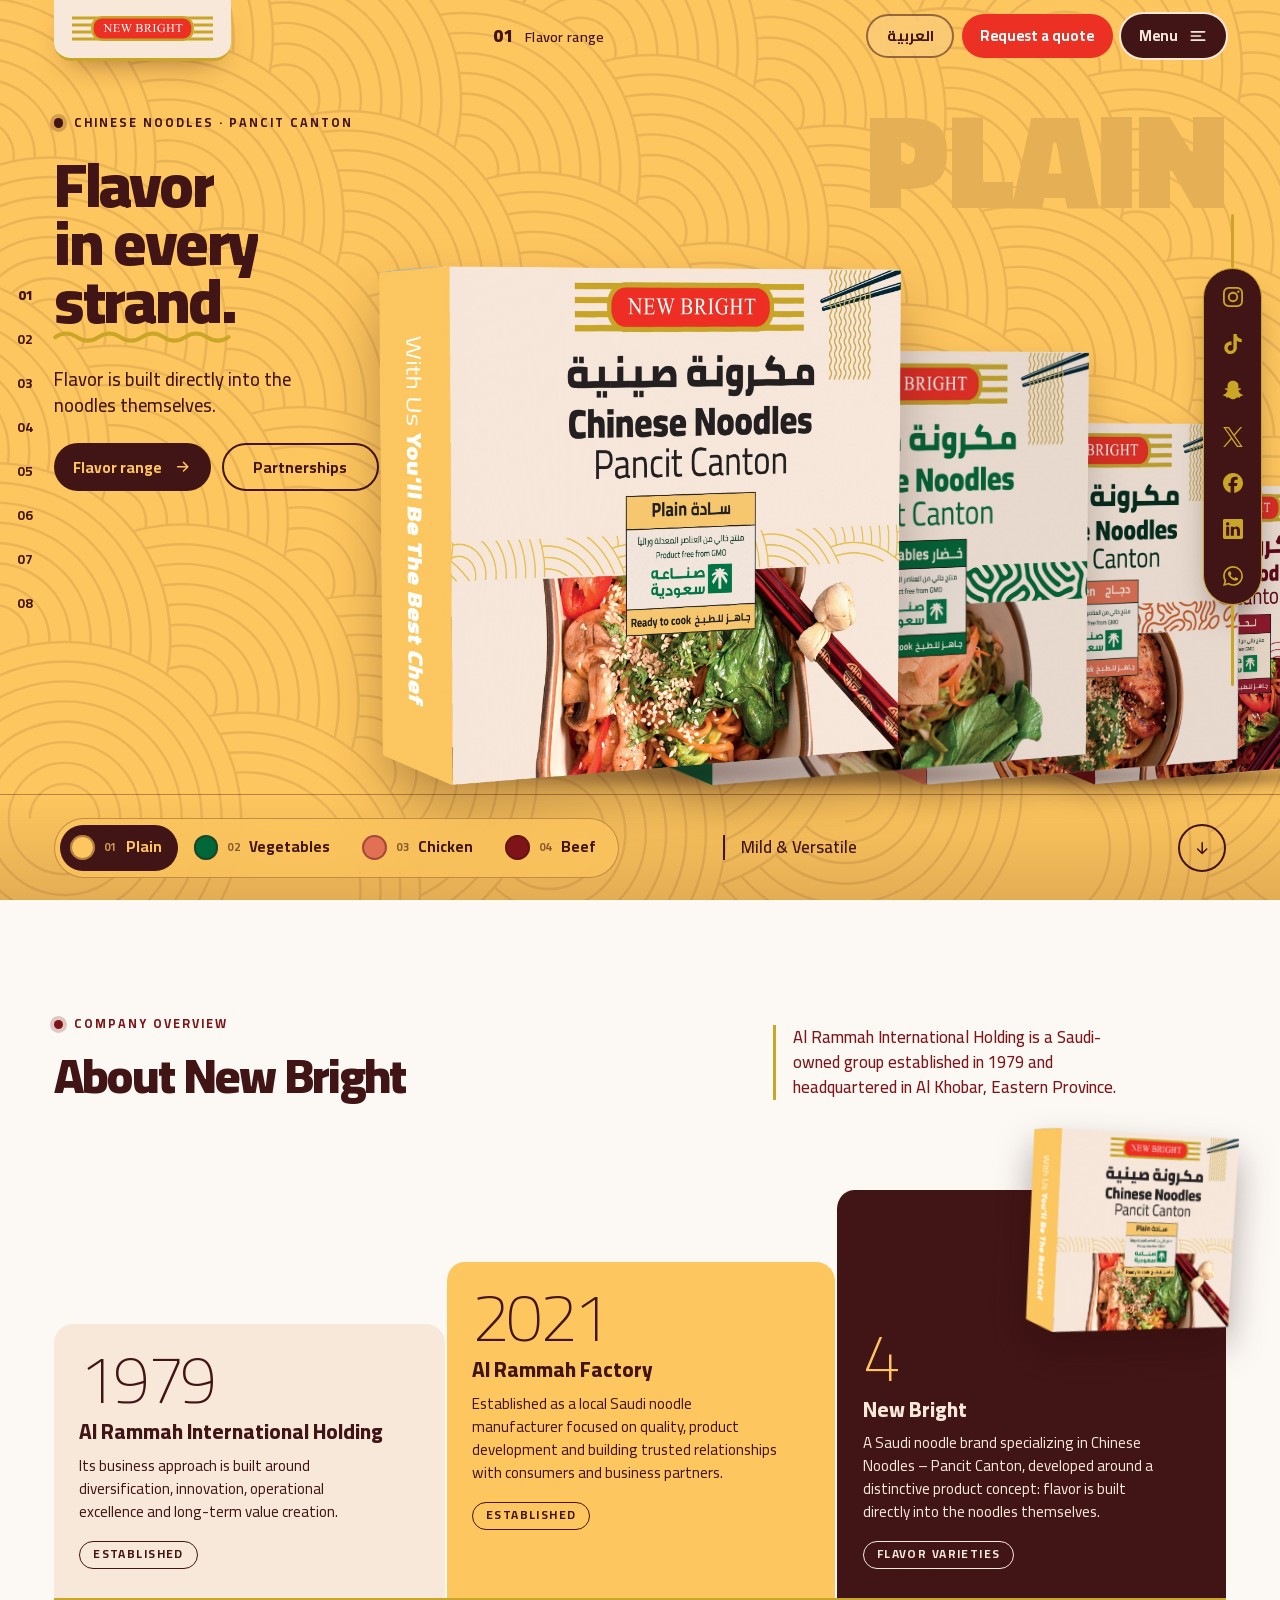
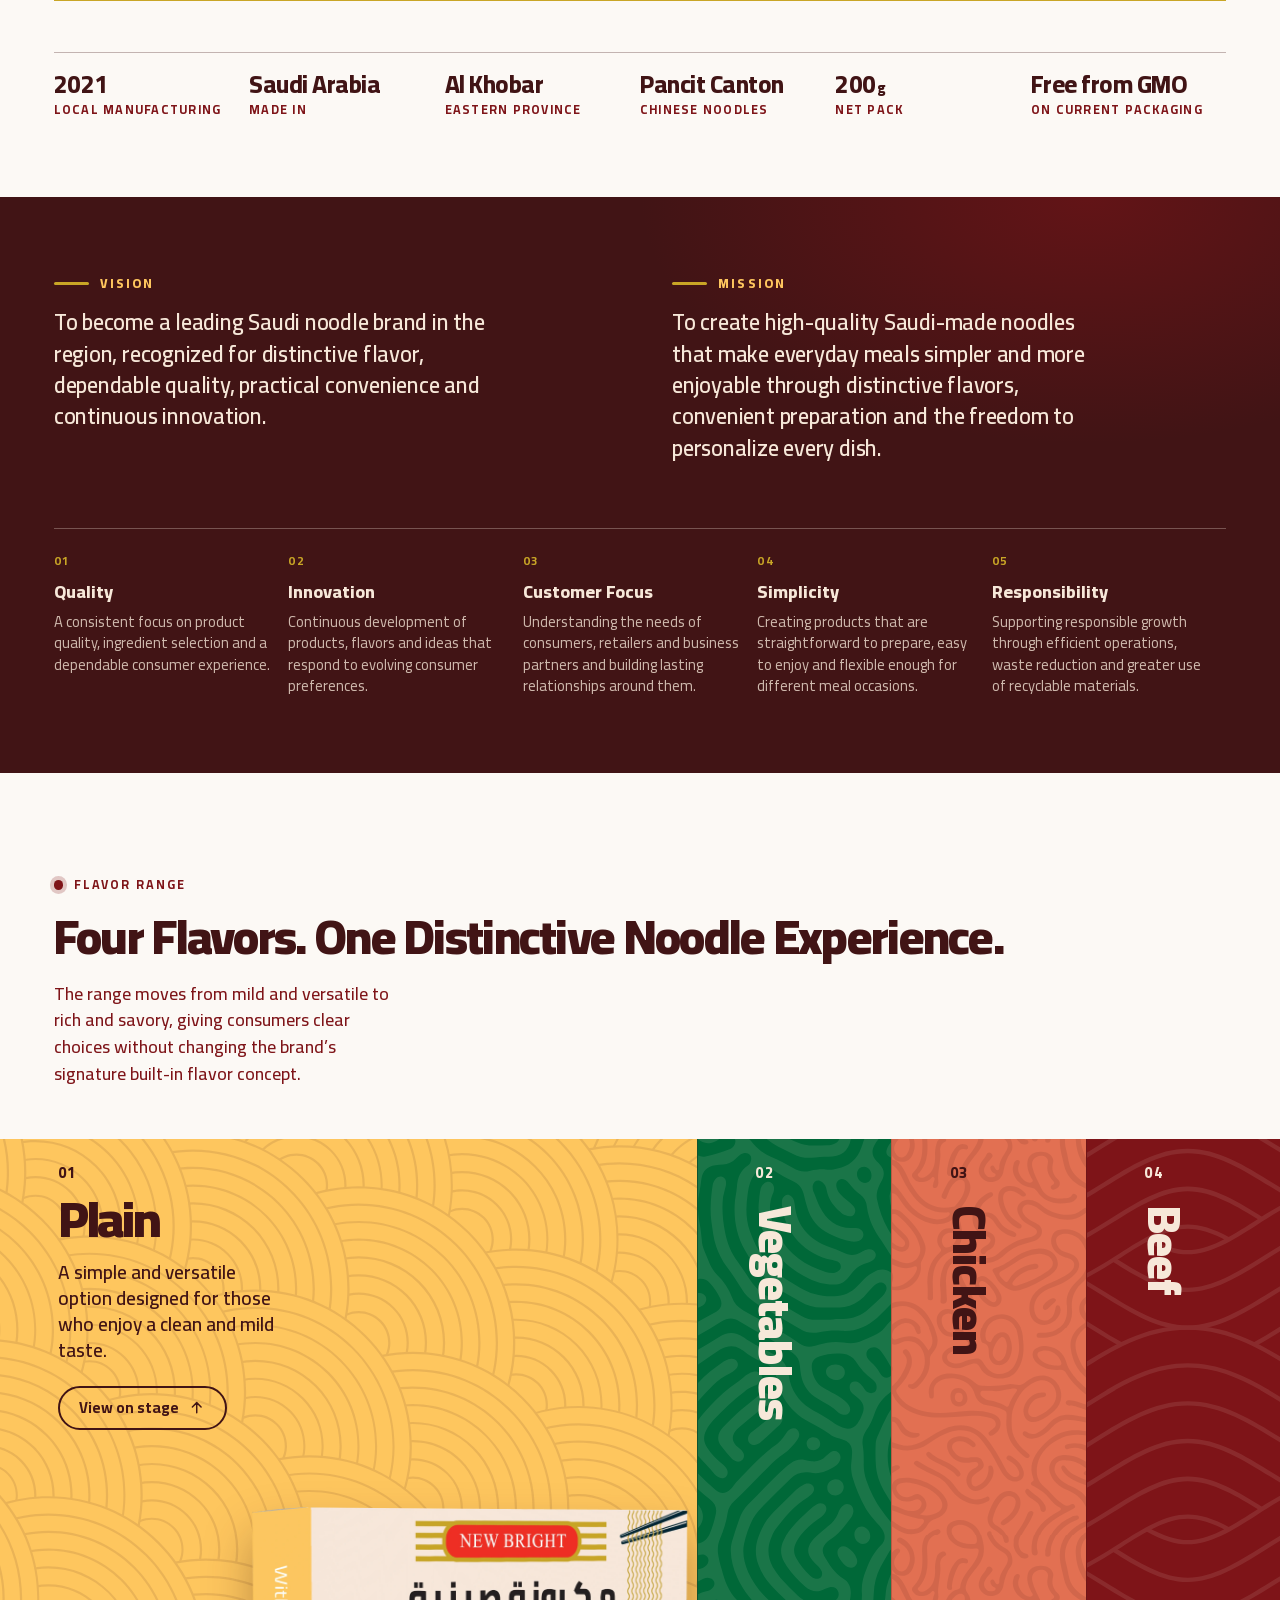
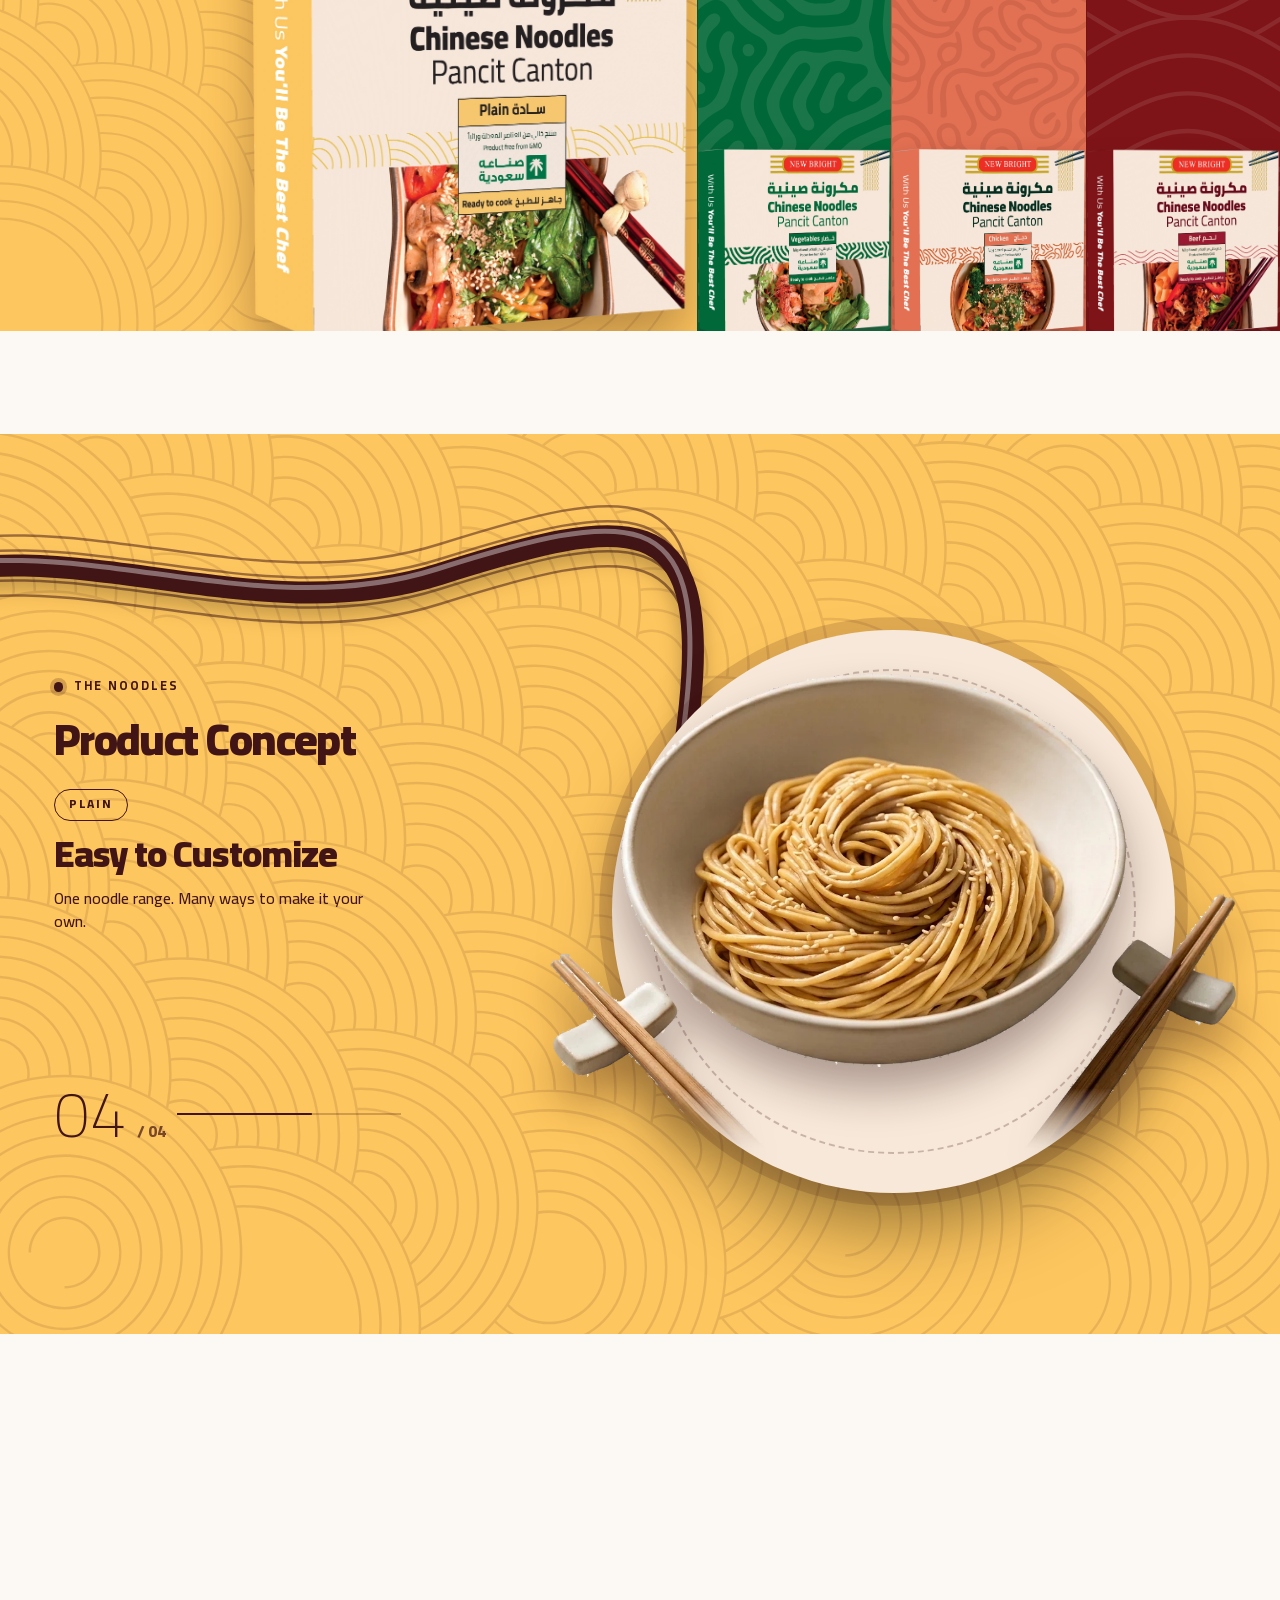
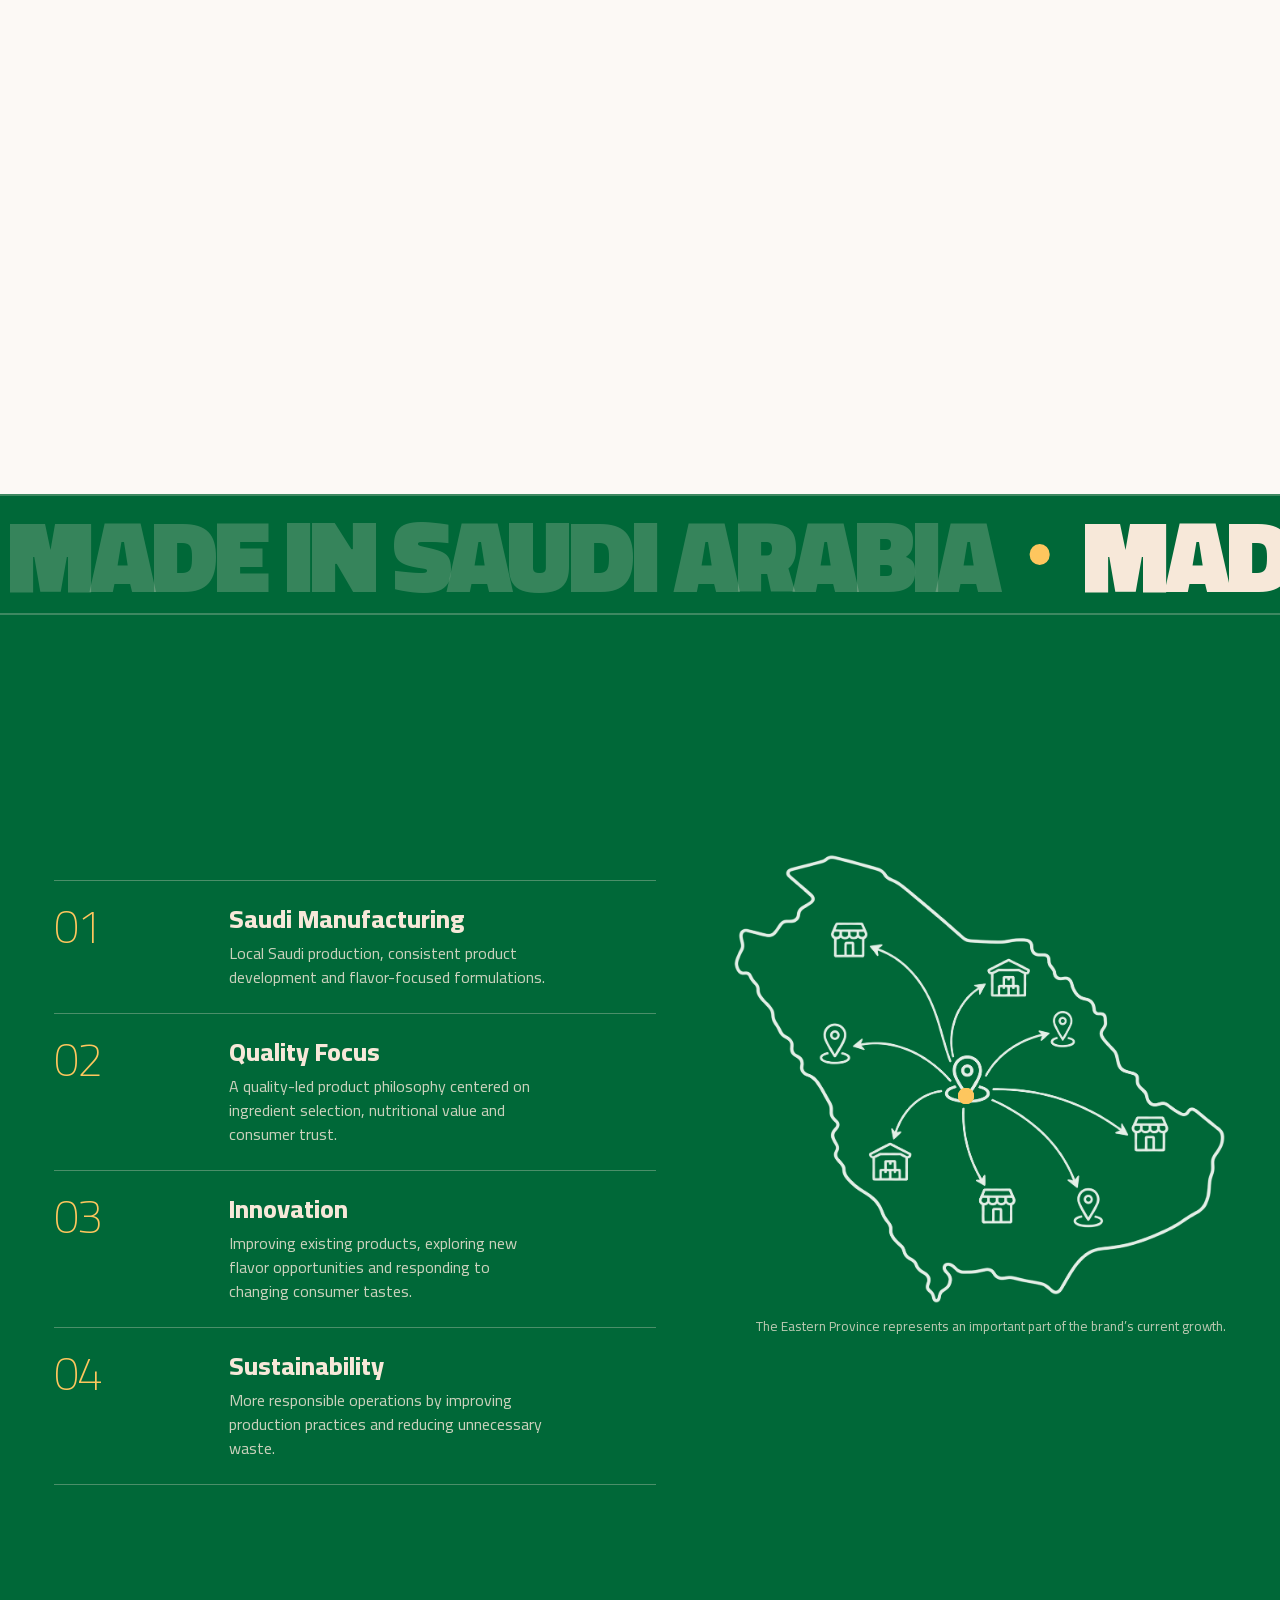
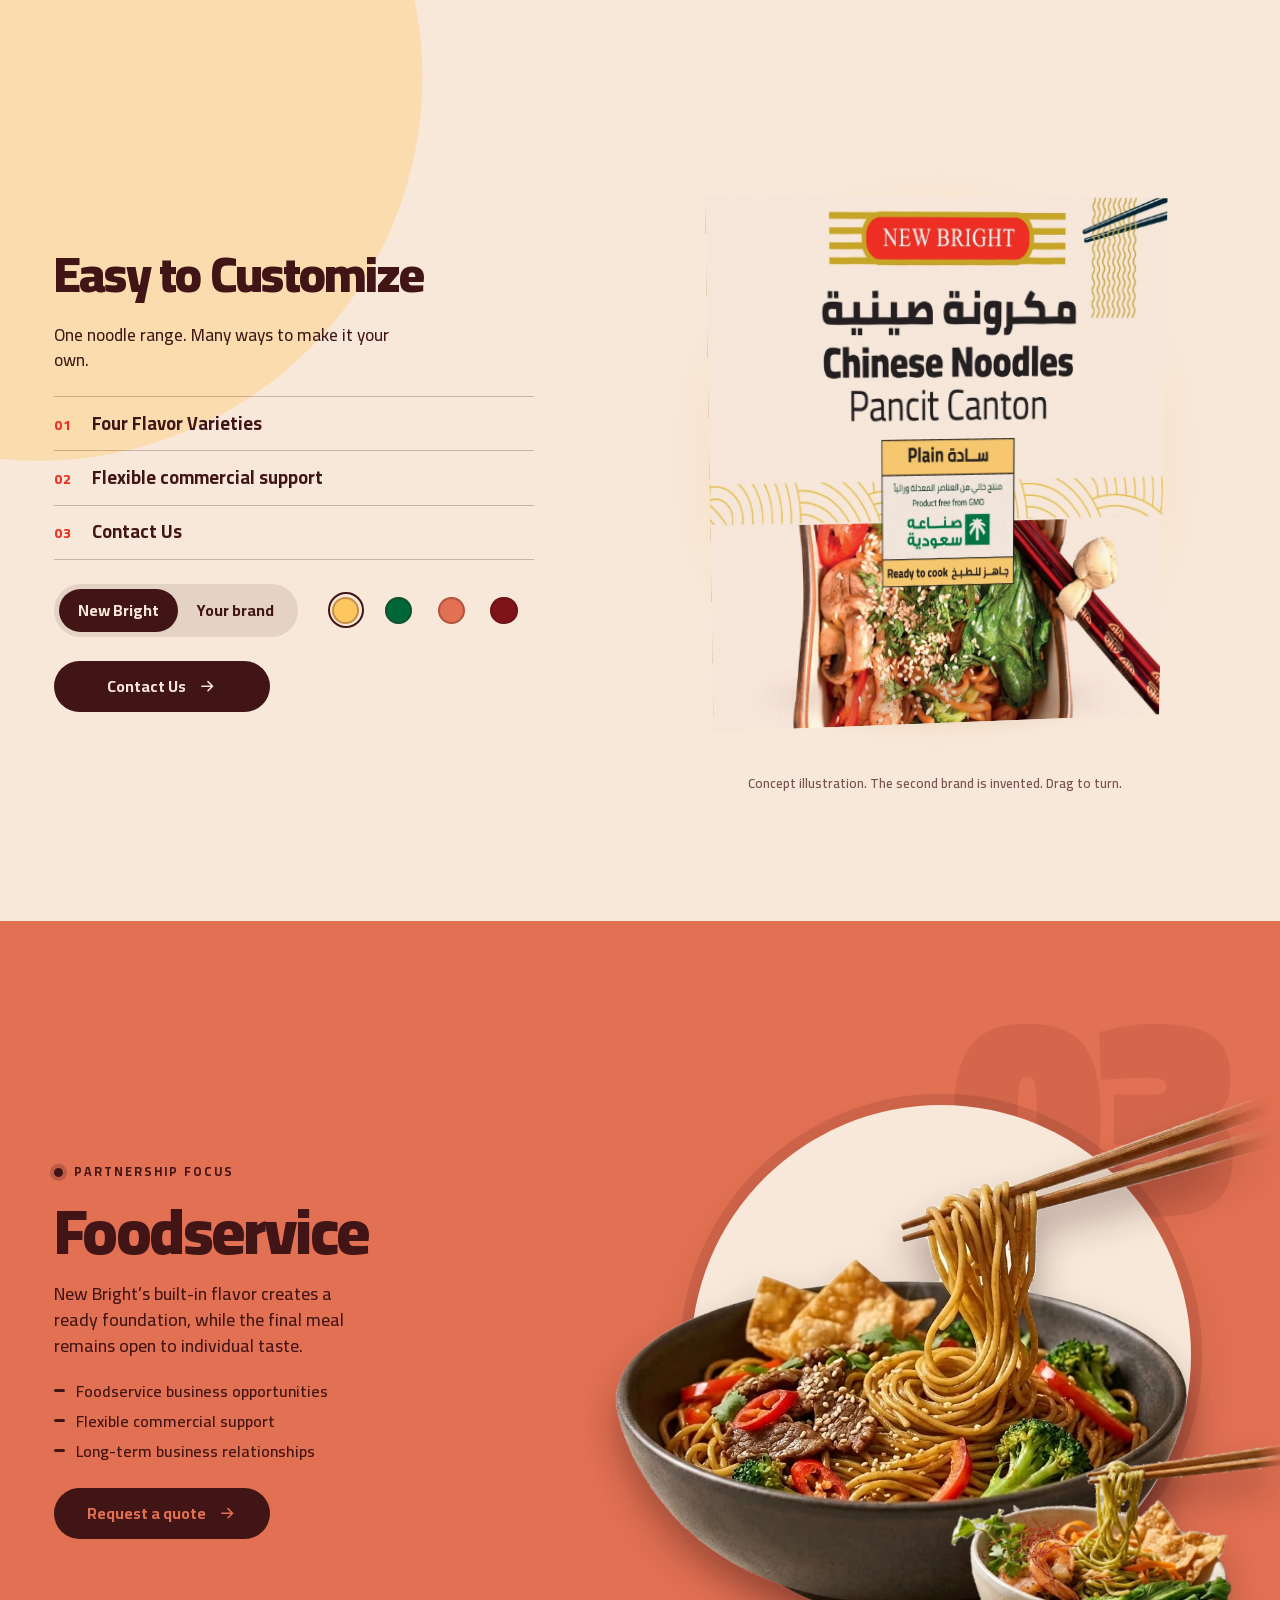
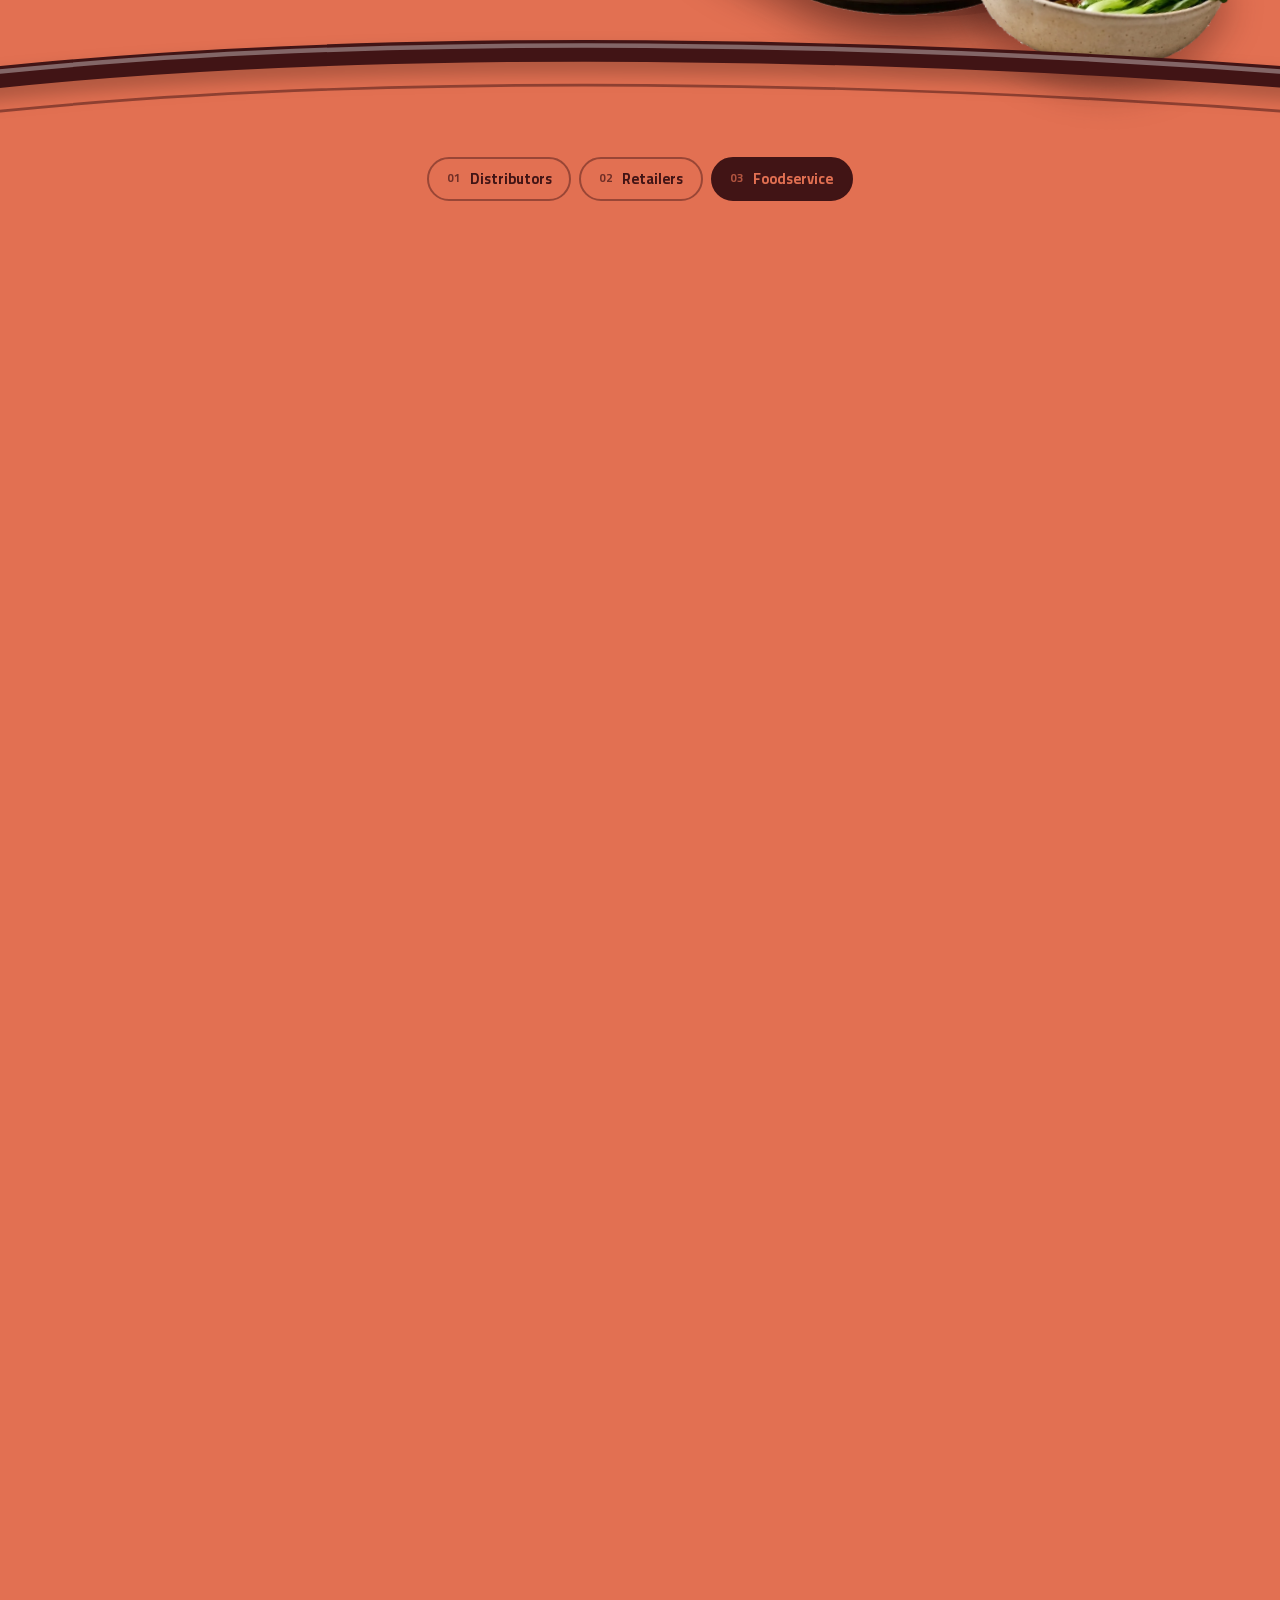
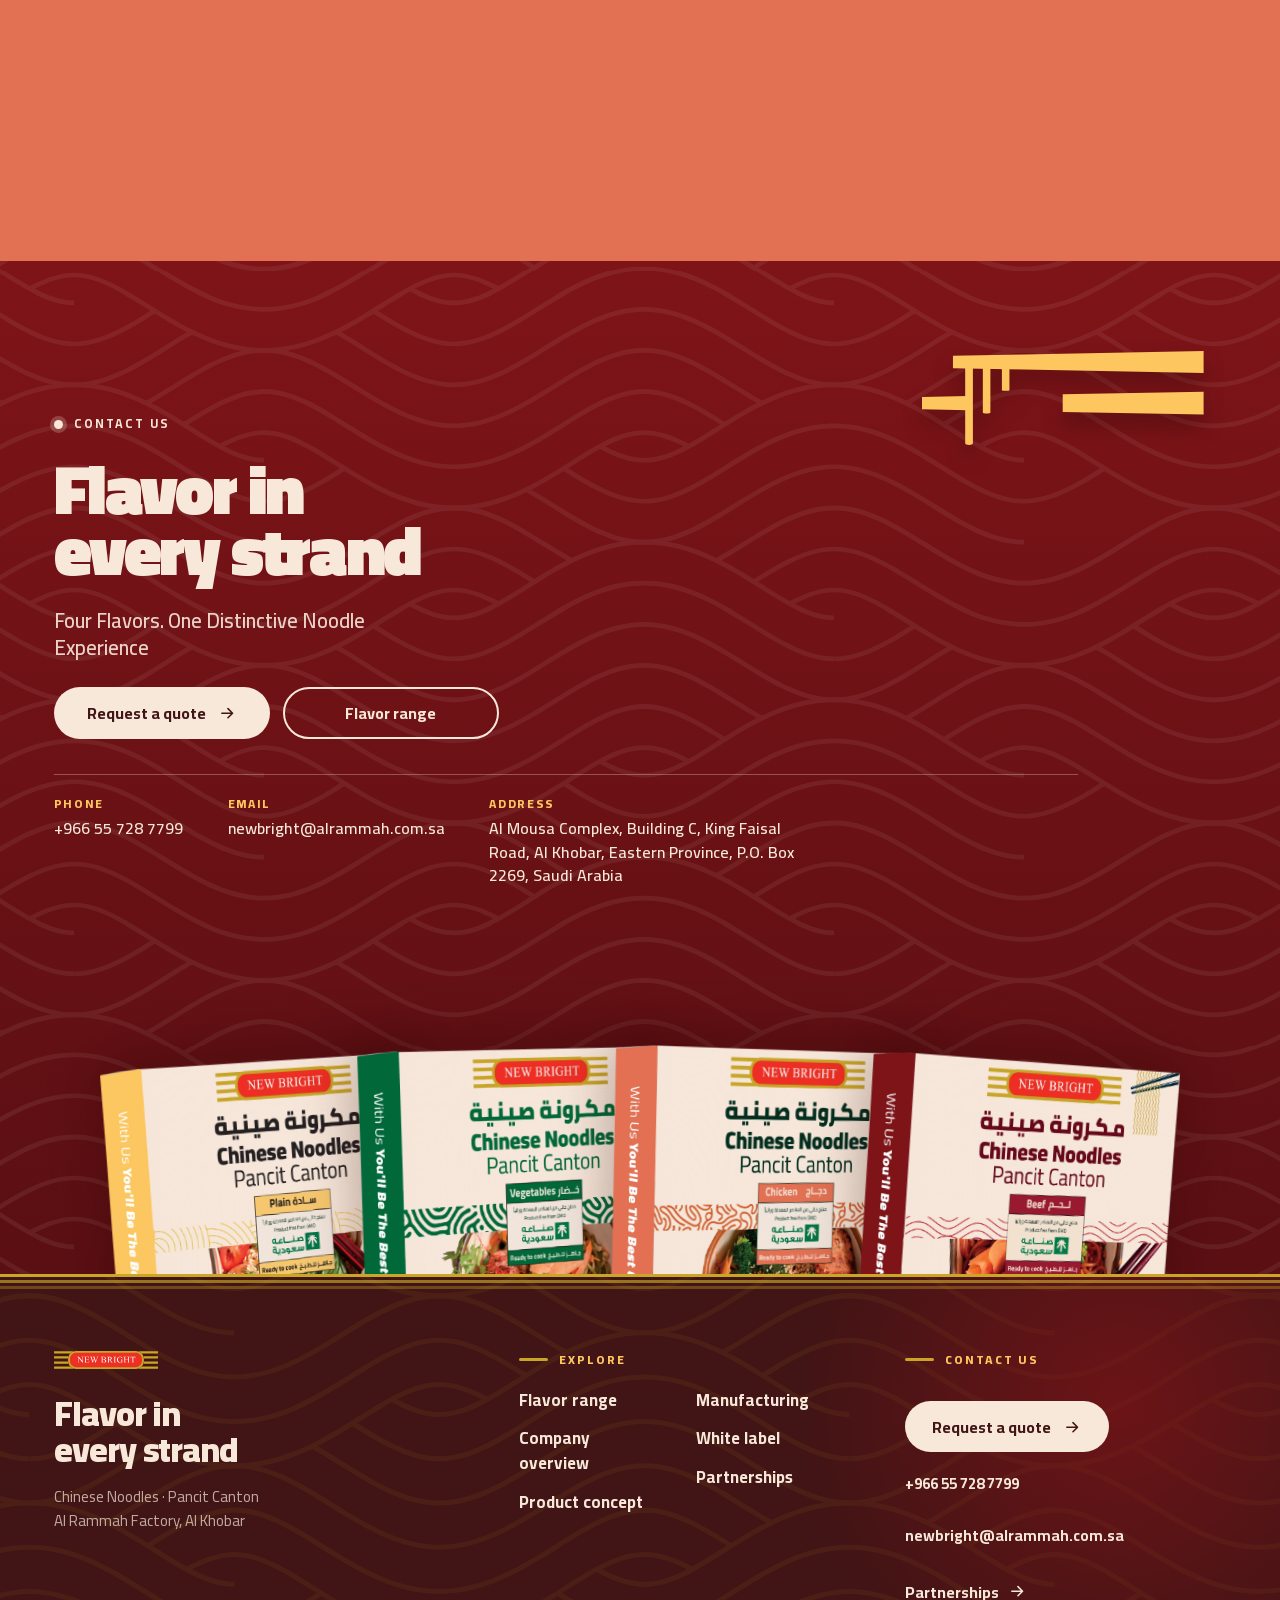
==== commit 35ac74ec: "Smooth scrolling (Lenis) and cached scroll layout Lenis 1.3.26 (MIT) glides wheel scrolling at lerp " ====
--- a/index.html
+++ b/index.html
@@ -11,7 +11,7 @@
 <link rel="preload" href="assets/fonts/cairo-latin.woff2" as="font" type="font/woff2" crossorigin>
 <link rel="preload" href="assets/packs/plain.webp" as="image">
 <script>document.documentElement.classList.add('js');try{var l=new URLSearchParams(location.search).get('lang')||localStorage.getItem('nb-lang');if(l==='ar'){document.documentElement.lang='ar';document.documentElement.dir='rtl'}}catch(e){}</script>
-<link rel="stylesheet" href="styles.css?v=16">
+<link rel="stylesheet" href="styles.css?v=17">
 </head>
 <body data-hdr="light">
 
@@ -48,7 +48,7 @@
   </nav>
 
 <!-- ───────── Menu ───────── -->
-<dialog class="menu" id="menu" aria-label="Menu">
+<dialog class="menu" id="menu" aria-label="Menu" data-lenis-prevent>
   <div class="menu-in">
     <button class="menu-x" id="menuX" type="button" aria-label="Close">
       <svg viewBox="0 0 24 24" width="22" height="22" aria-hidden="true"><path d="M5 5l14 14M19 5L5 19"/></svg>
@@ -479,6 +479,7 @@
   </div>
 </footer>
 
-<script src="app.js?v=14"></script>
+<script src="assets/vendor/lenis.min.js"></script>
+<script src="app.js?v=17"></script>
 </body>
 </html>
--- a/styles.css
+++ b/styles.css
@@ -49,6 +49,36 @@
 .eyebrow .dot{width:.6rem;height:.6rem;border-radius:50%;background:currentColor;flex:none;box-shadow:0 0 0 4px color-mix(in srgb,currentColor 22%,transparent)}
 
 @property --mw{syntax:'<percentage>';inherits:true;initial-value:0%}
+
+/* Lenis (MIT, darkroomengineering/lenis): smooth wheel scrolling */
+html.lenis,
+html.lenis body {
+  height: auto;
+}
+
+.lenis:not(.lenis-autoToggle).lenis-stopped {
+  overflow: clip;
+}
+
+.lenis [data-lenis-prevent],
+.lenis [data-lenis-prevent-wheel],
+.lenis [data-lenis-prevent-touch],
+.lenis [data-lenis-prevent-vertical],
+.lenis [data-lenis-prevent-horizontal] {
+  overscroll-behavior: contain;
+}
+
+.lenis.lenis-smooth iframe {
+  pointer-events: none;
+}
+
+.lenis.lenis-autoToggle {
+  transition-property: overflow;
+  transition-duration: 1ms;
+  transition-behavior: allow-discrete;
+}
+
+html.lenis{scroll-behavior:auto!important}
 
 /* ── Buttons ─────────────────────────────────────────── */
 .btn{display:inline-flex;align-items:center;justify-content:center;gap:.7rem;height:3.2rem;min-height:3.2rem;min-width:13.5rem;padding:0 1.6rem;line-height:1;border-radius:999px;font-weight:700;font-size:1rem;text-decoration:none;transition:transform .35s var(--ease),background-color .3s,color .3s,box-shadow .3s;border:2px solid transparent;white-space:nowrap}
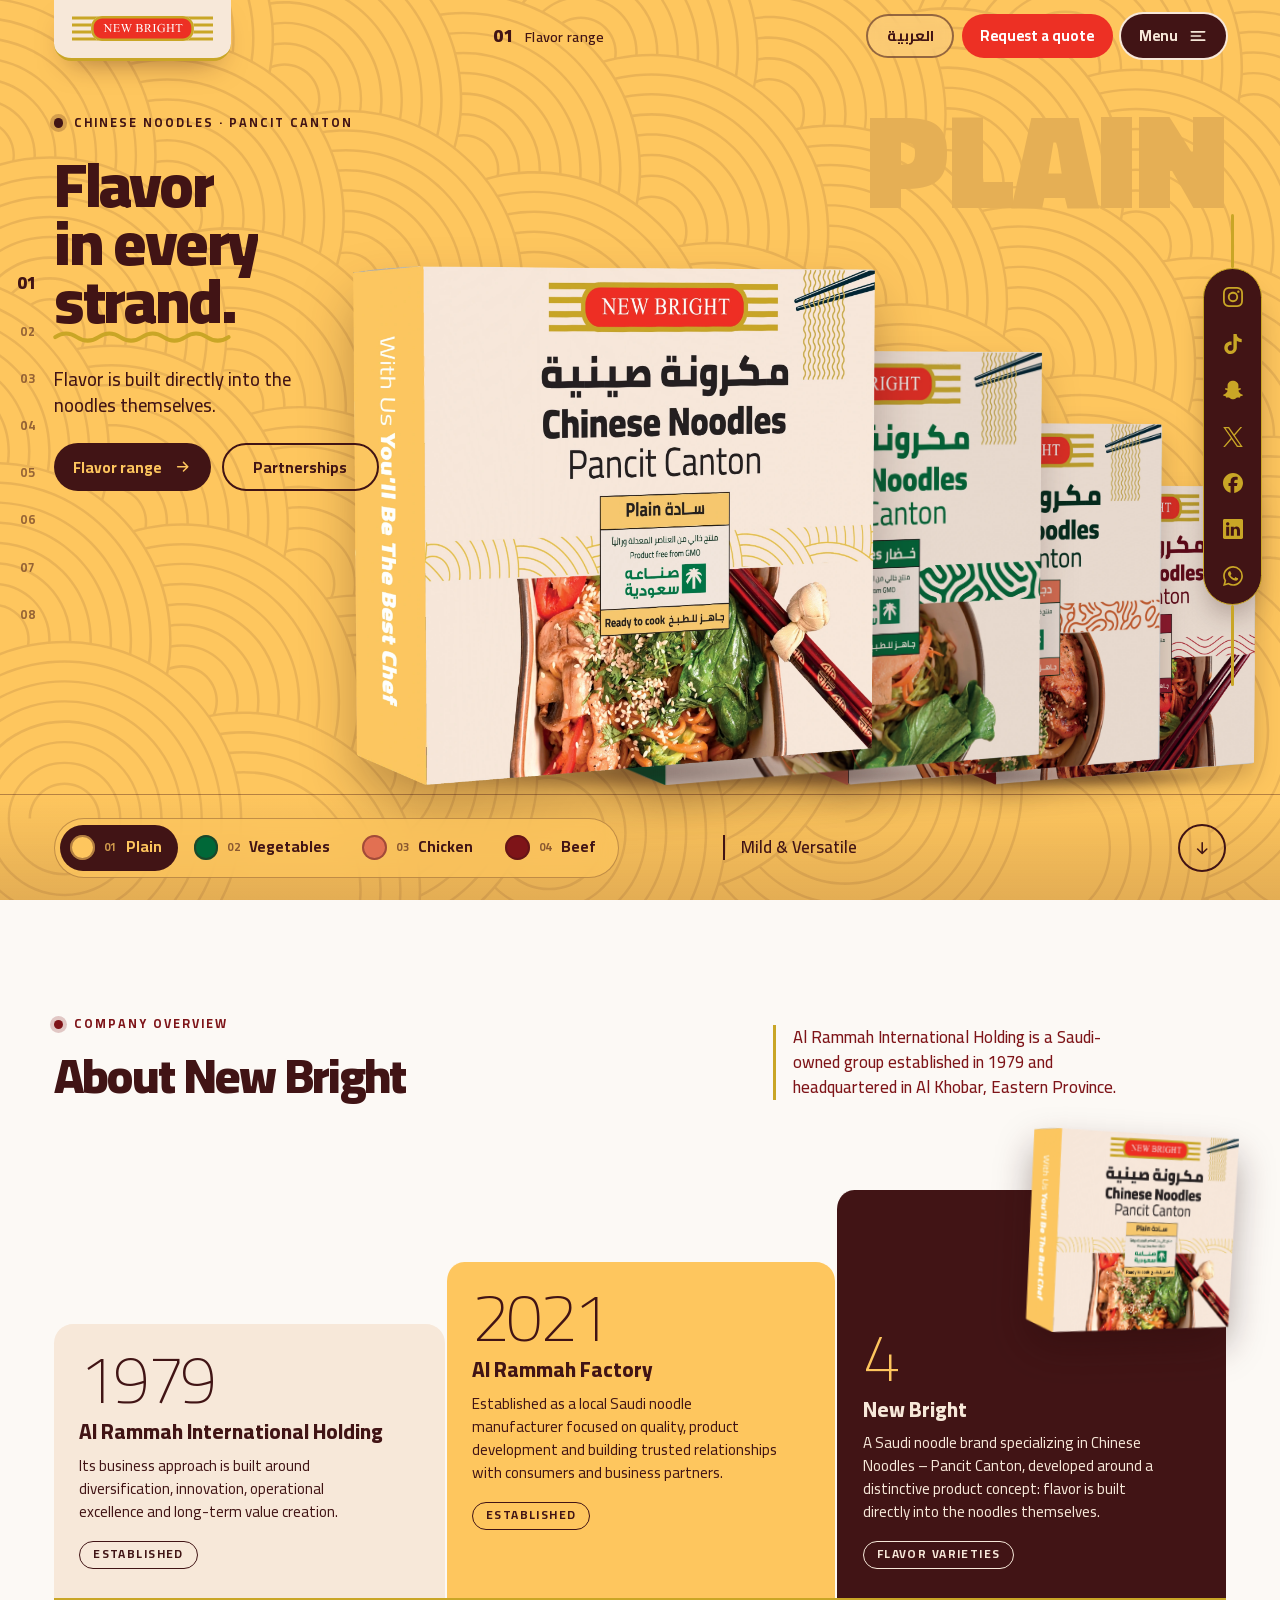
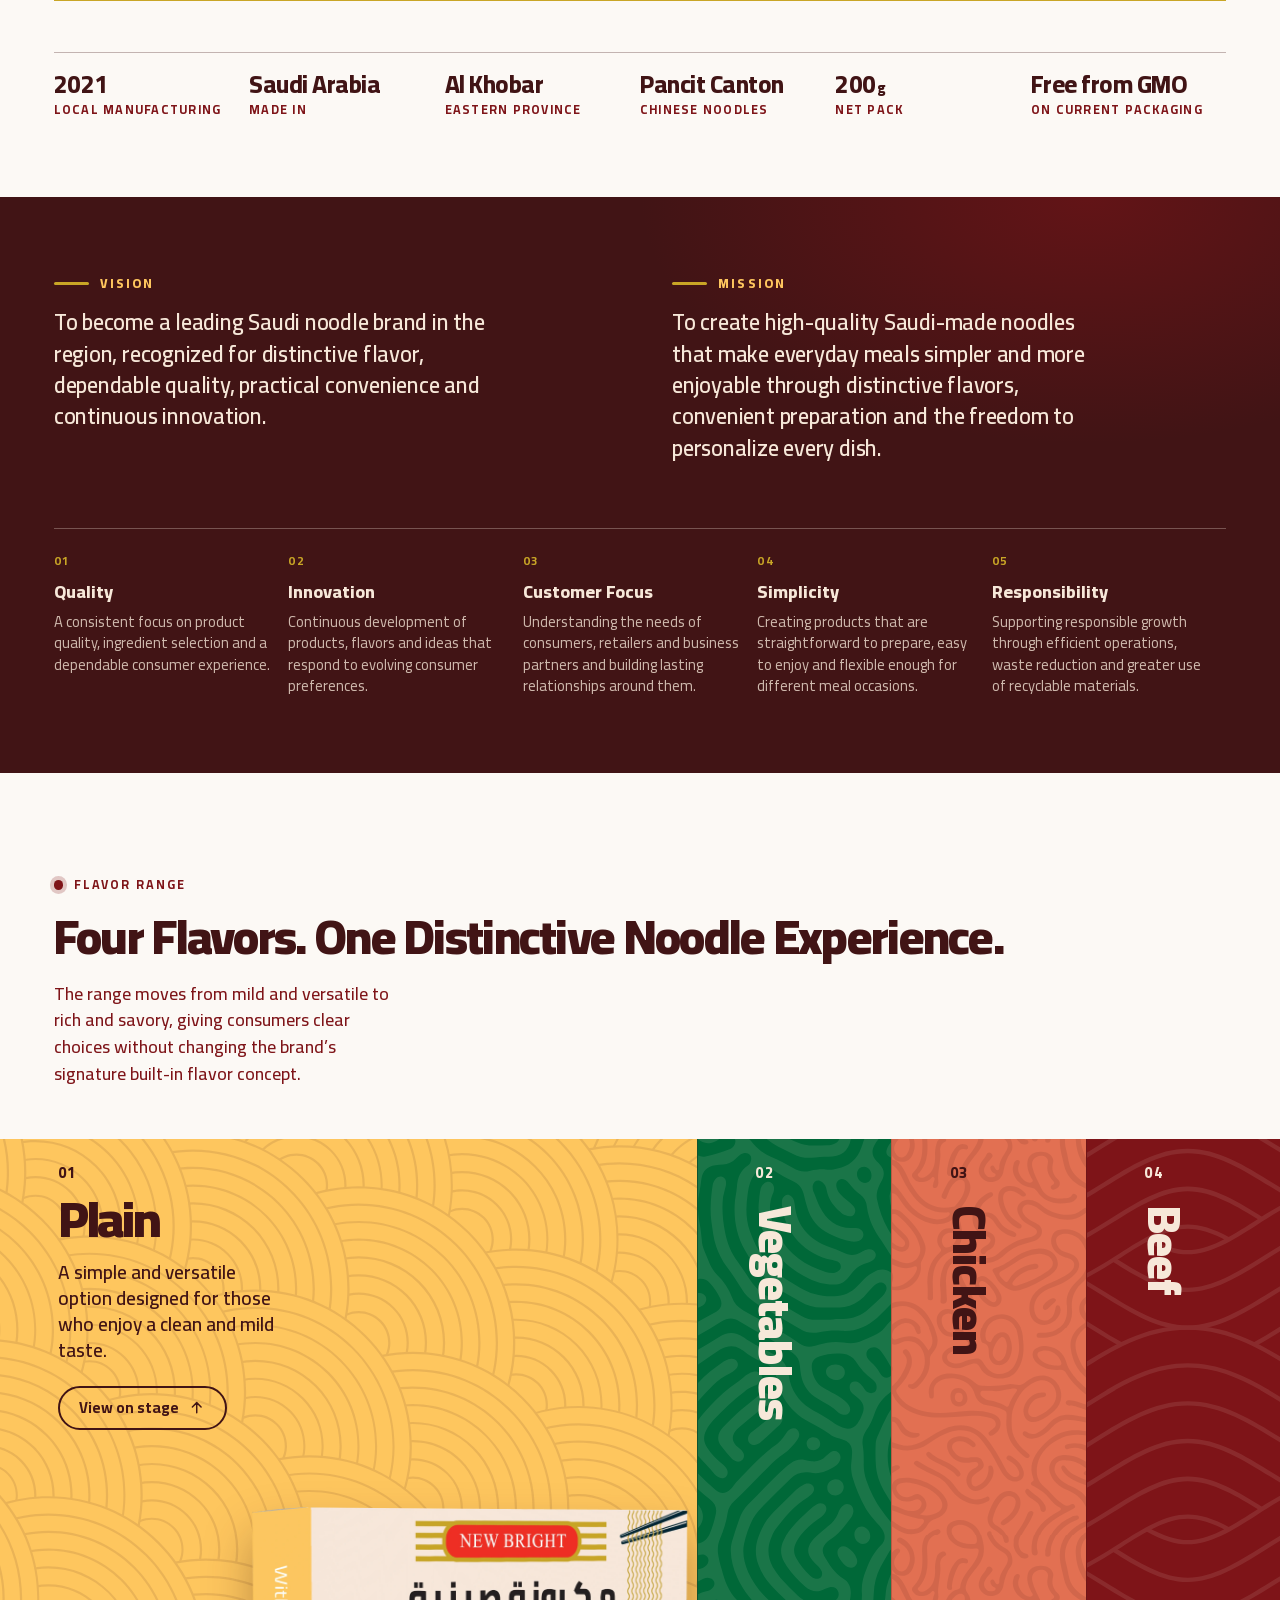
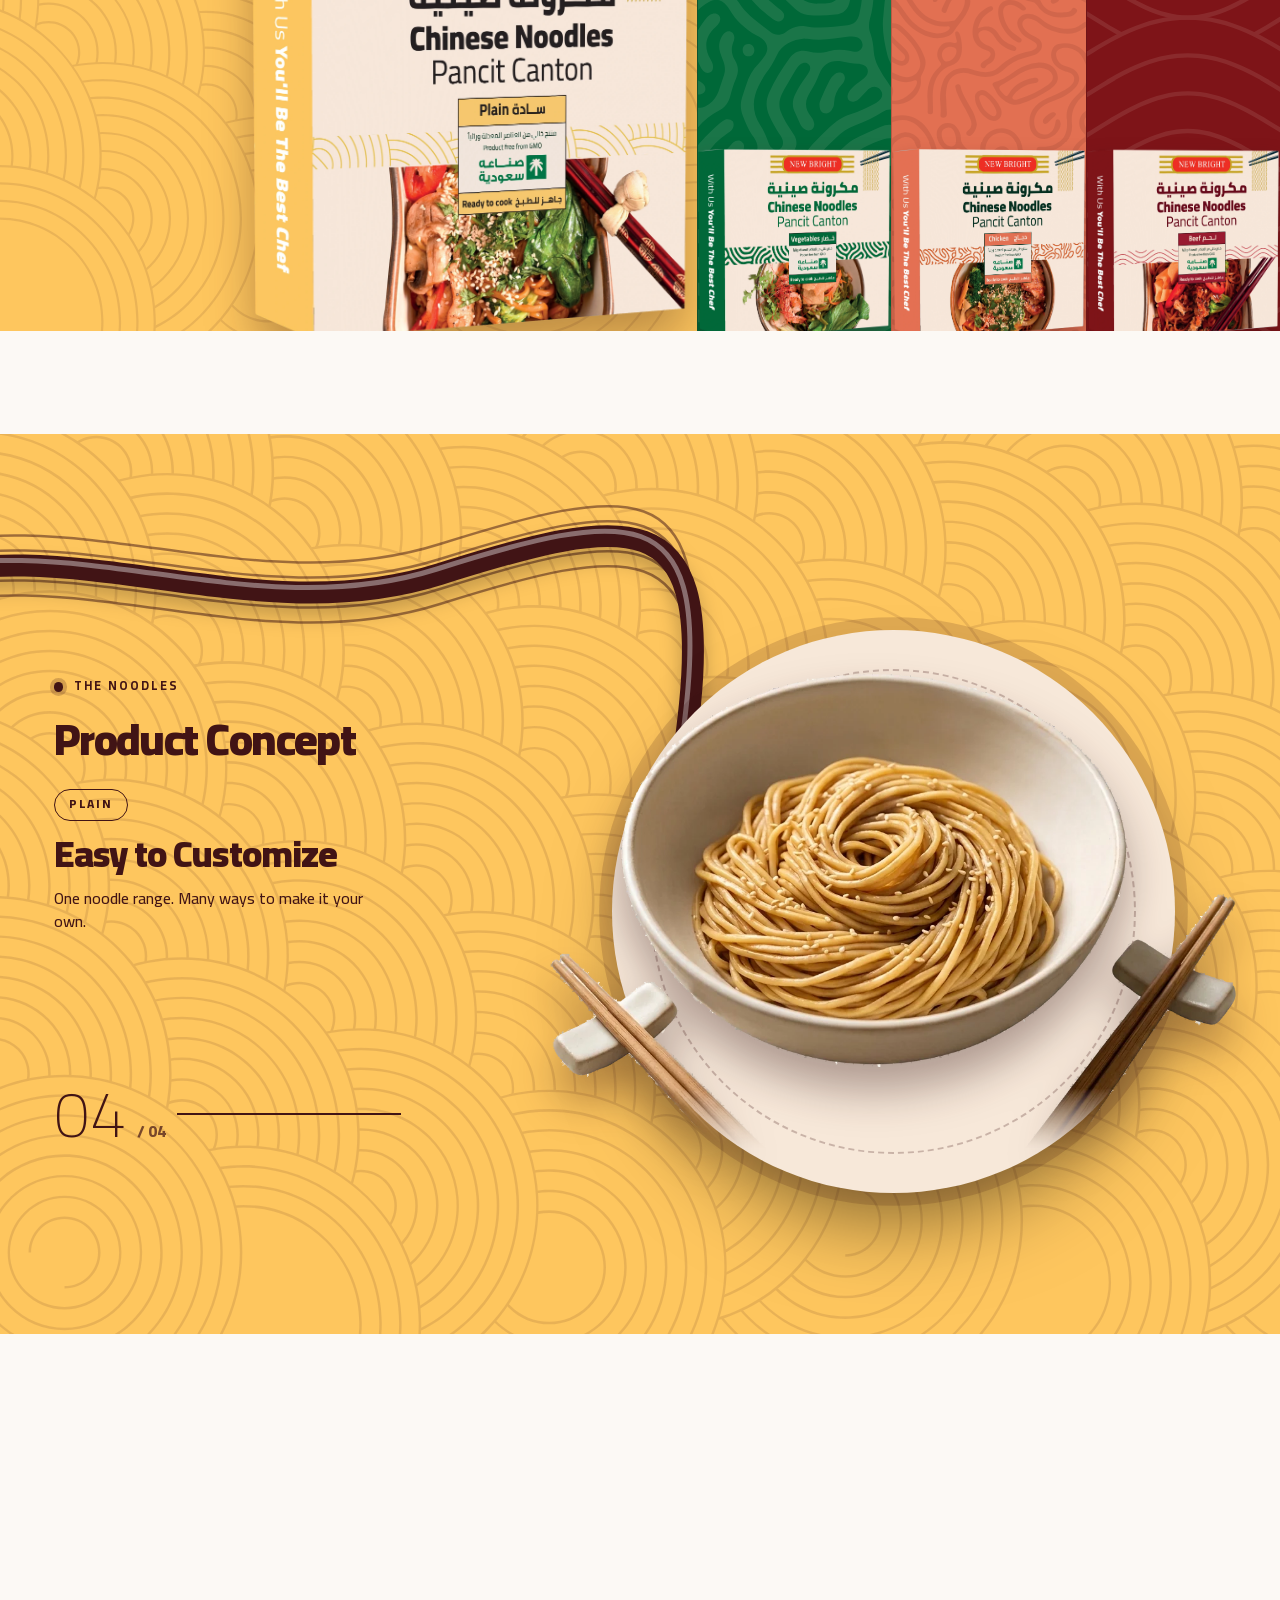
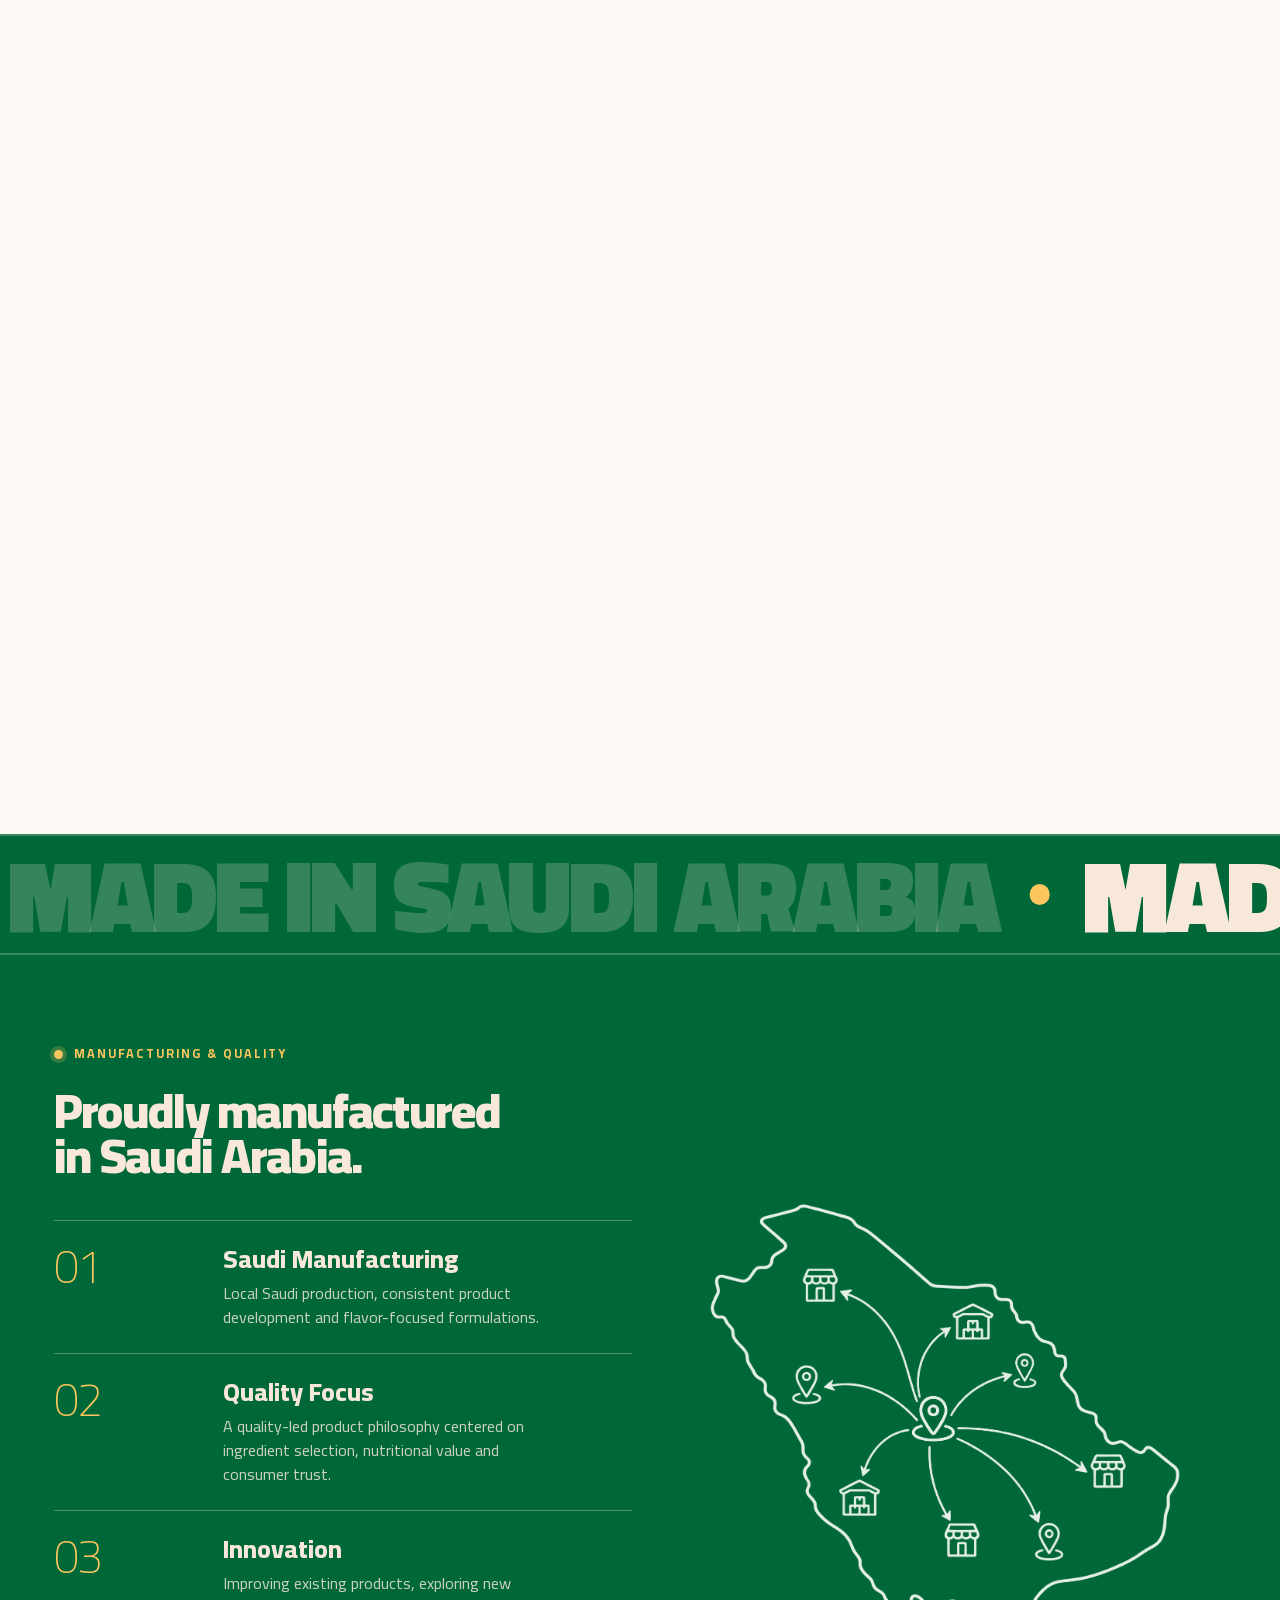
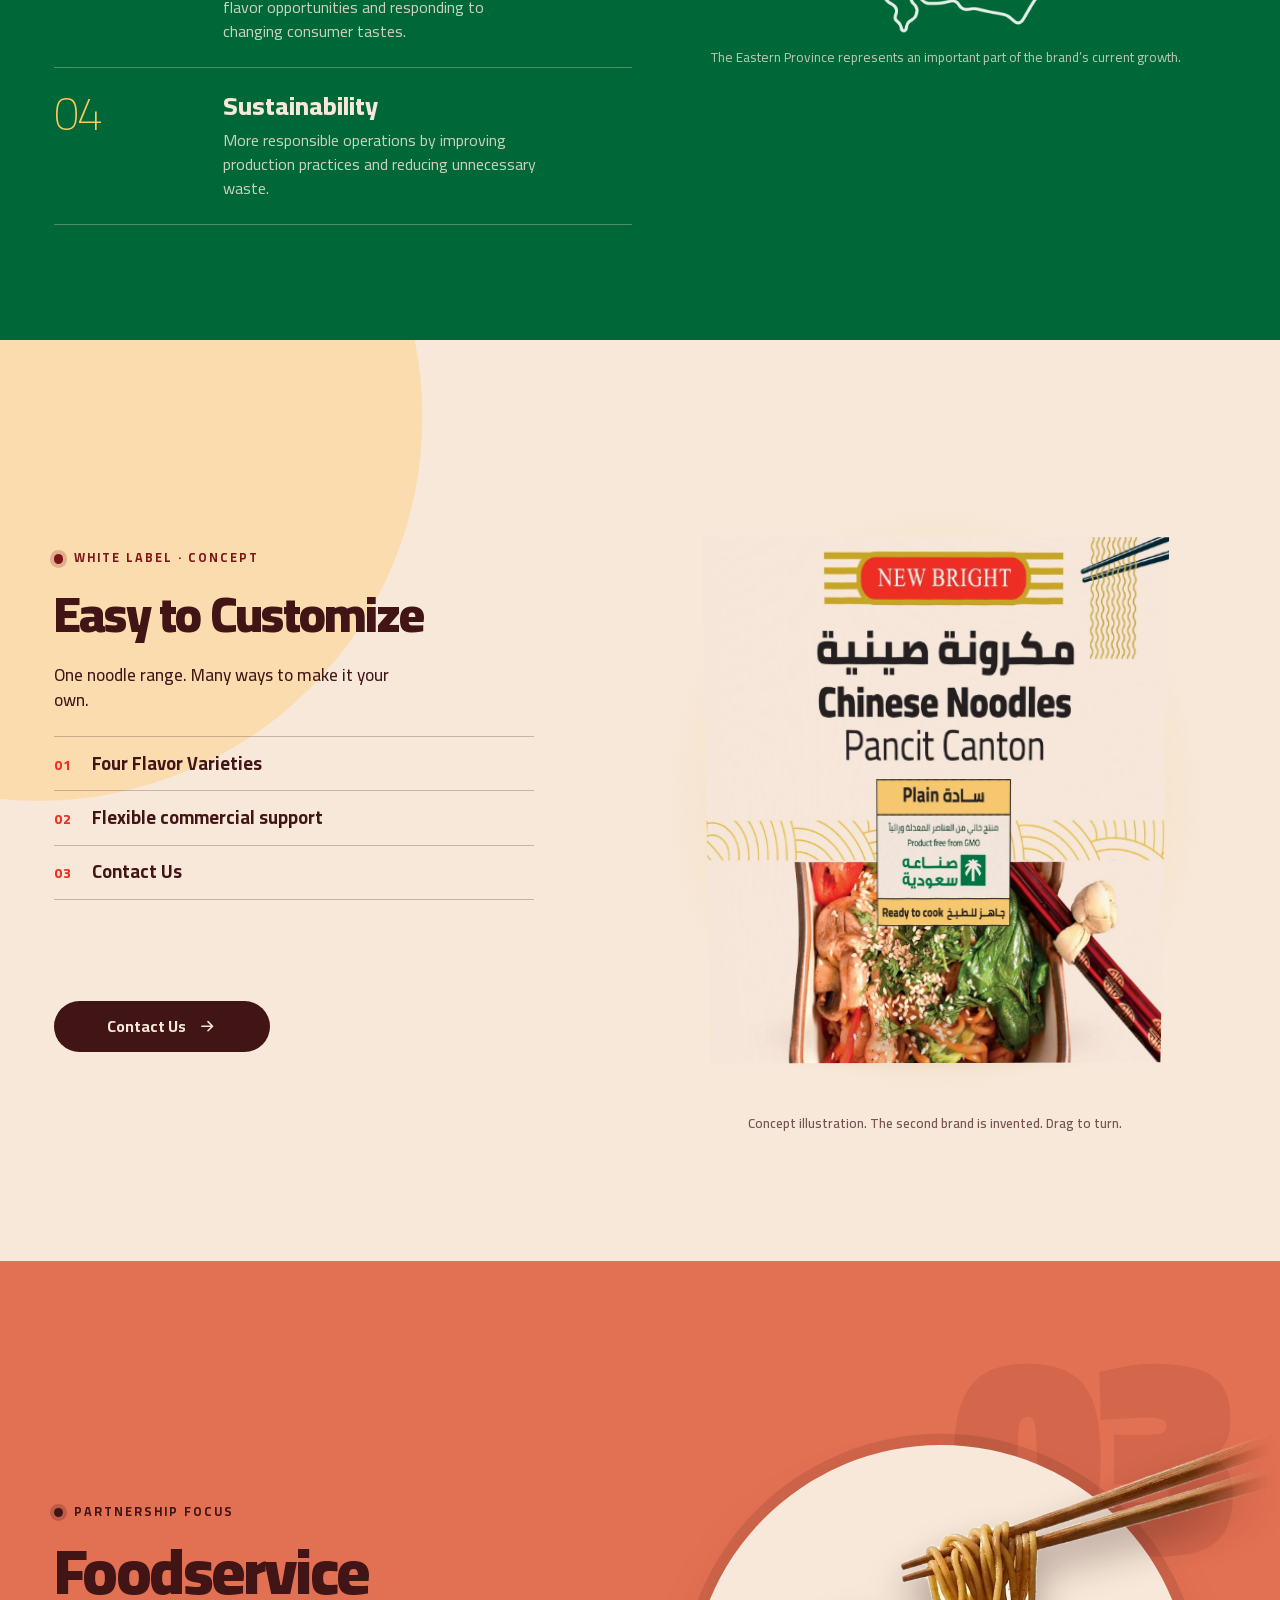
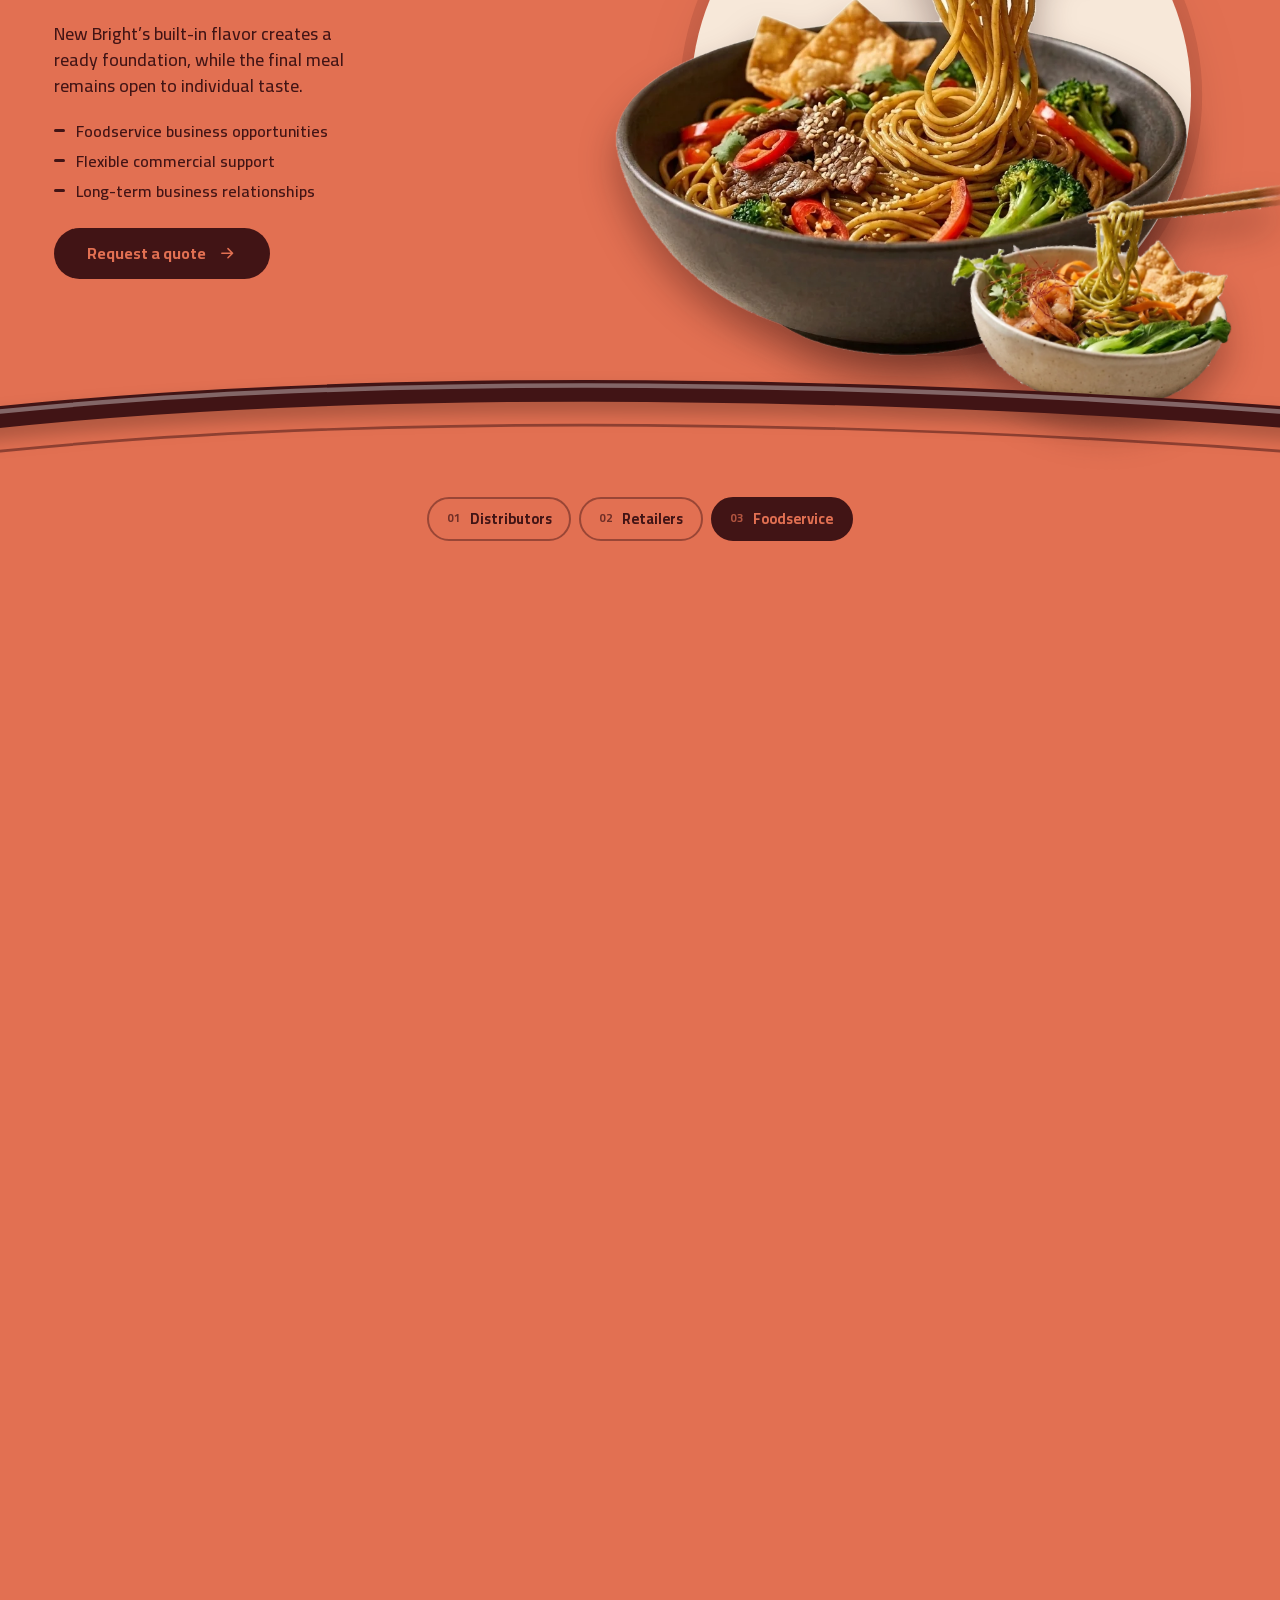
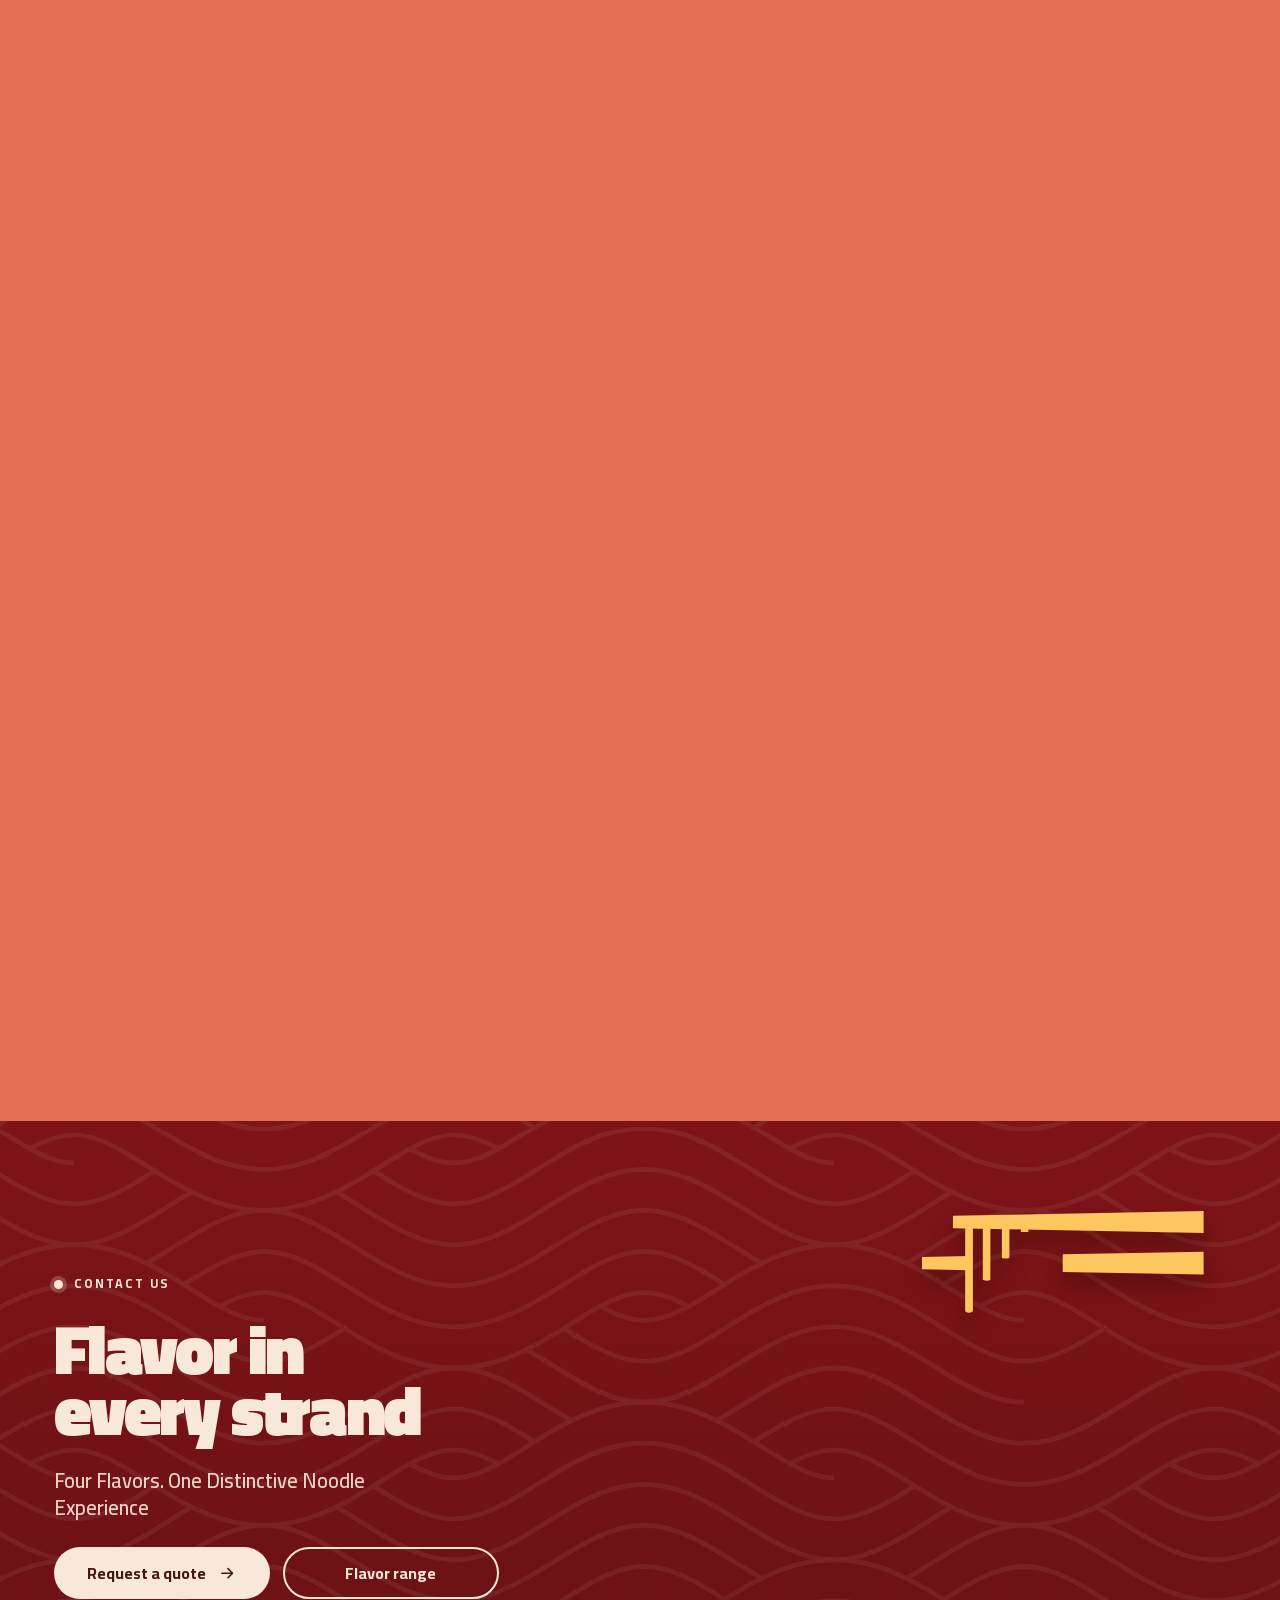
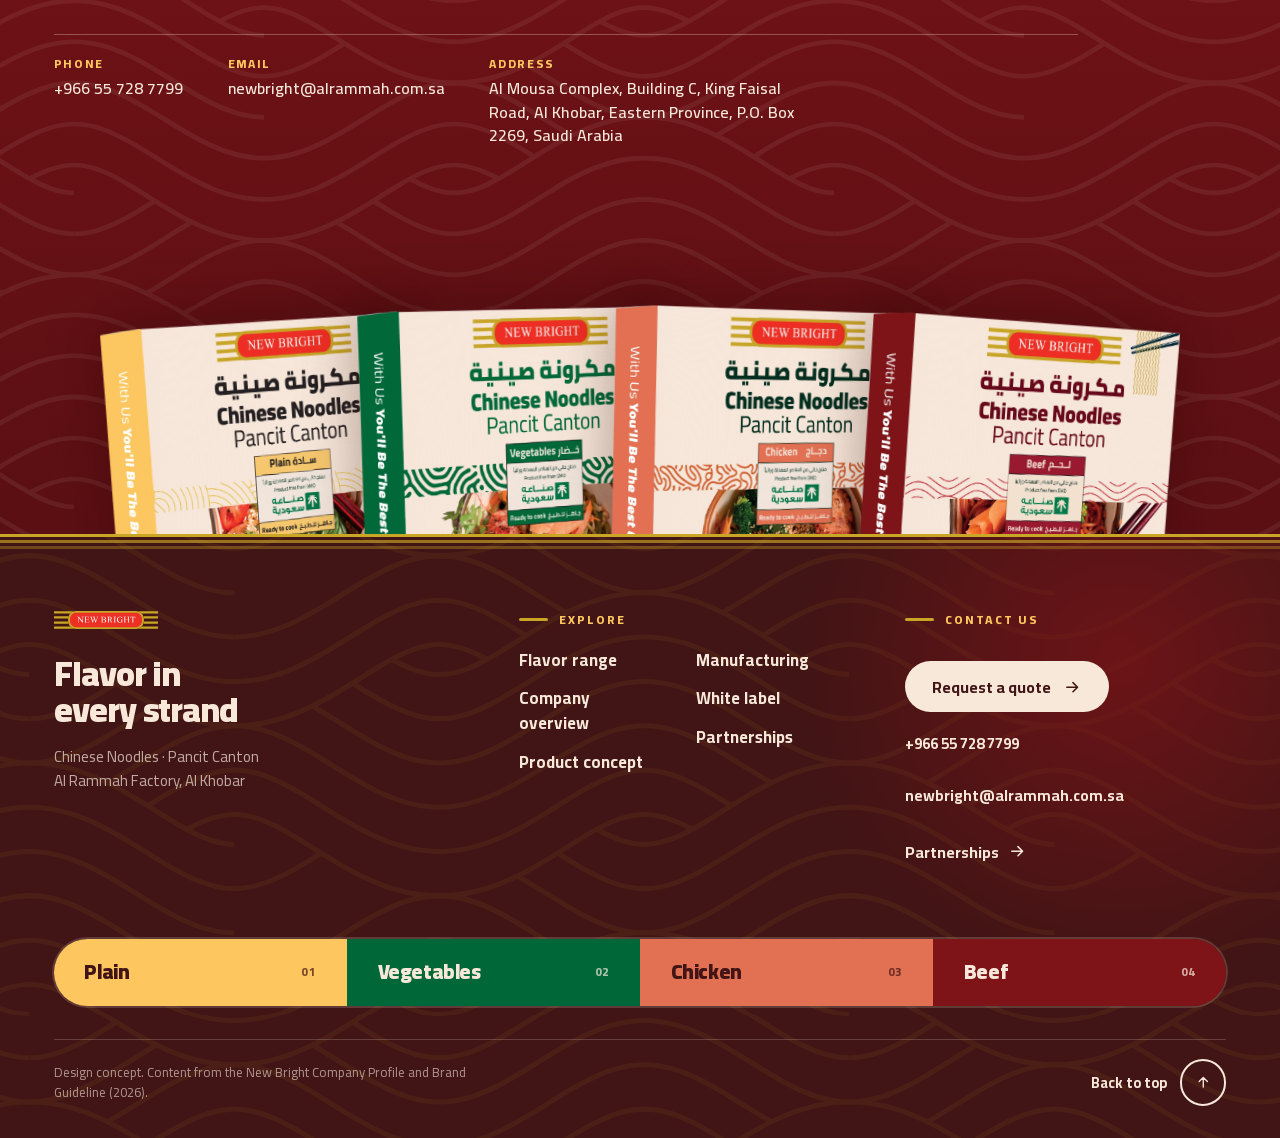
==== commit a61abe36: "Shorter pinned scenes, hero packs clear of the social dock, no map dot Story scene 540vh to 400vh, p" ====
--- a/index.html
+++ b/index.html
@@ -11,7 +11,7 @@
 <link rel="preload" href="assets/fonts/cairo-latin.woff2" as="font" type="font/woff2" crossorigin>
 <link rel="preload" href="assets/packs/plain.webp" as="image">
 <script>document.documentElement.classList.add('js');try{var l=new URLSearchParams(location.search).get('lang')||localStorage.getItem('nb-lang');if(l==='ar'){document.documentElement.lang='ar';document.documentElement.dir='rtl'}}catch(e){}</script>
-<link rel="stylesheet" href="styles.css?v=17">
+<link rel="stylesheet" href="styles.css?v=19">
 </head>
 <body data-hdr="light">
 
@@ -288,7 +288,6 @@
     </div>
     <figure class="map" data-reveal="map">
       <img src="assets/food/saudi-map.webp" width="1217" height="1113" alt="" loading="lazy">
-      <span class="ping" aria-hidden="true"></span>
       <figcaption data-i18n="made.cap">Starting in the Eastern Province, growing outward. Illustrative.</figcaption>
     </figure>
   </div>
@@ -480,6 +479,6 @@
 </footer>
 
 <script src="assets/vendor/lenis.min.js"></script>
-<script src="app.js?v=17"></script>
+<script src="app.js?v=19"></script>
 </body>
 </html>
--- a/styles.css
+++ b/styles.css
@@ -144,8 +144,8 @@
 .rail{position:fixed;inset-inline-start:clamp(.3rem,.9vw,1rem);inset-block:0;margin-block:auto;height:max-content;z-index:40;display:none;color:var(--burg);transition:color .4s}
 body[data-rail=dark] .rail{color:var(--cream)}
 .rail ol{display:flex;flex-direction:column;gap:1.05rem;position:relative}
-.rail a{display:grid;place-items:center;width:1.7rem;height:1.7rem;text-decoration:none;position:relative}
-.rail a b{font-size:.62rem;font-weight:700;letter-spacing:.04em;opacity:.45;transition:opacity .3s,transform .4s var(--ease)}
+.rail a{display:grid;place-items:center;width:2rem;height:1.9rem;text-decoration:none;position:relative}
+.rail a b{font-size:.78rem;font-weight:700;letter-spacing:.04em;opacity:.55;transition:opacity .3s,transform .4s var(--ease)}
 .rail a.on b{opacity:1;transform:scale(1.35);font-weight:900}
 .rail a:hover b{opacity:1}
 .rail-line{position:absolute;inset-block:.6rem;inset-inline-start:.8rem;width:2px;background:color-mix(in srgb,currentColor 18%,transparent);display:none}
@@ -248,6 +248,10 @@
 @media (min-width:1000px){.flavor-note{display:block}}
 
 /* hero — tablet / phone compositions */
+@media (min-width:1180px){
+  .pack[data-slot="1"]{--ox:.40}.pack[data-slot="2"]{--ox:.70}.pack[data-slot="3"]{--ox:.94}
+  .hero{--cx:48vw}
+}
 @media (min-width:1000px) and (max-width:1279px){
   .hero{--w:min(34vw,54svh);--cx:57vw}
   .pack[data-slot="1"]{--ox:.42}.pack[data-slot="2"]{--ox:.74}.pack[data-slot="3"]{--ox:.98}
@@ -382,7 +386,7 @@
 }
 
 /* ═══ 04 · The idea — one strand draws itself; each step floods the screen with a flavor ═══ */
-.story{position:relative;height:540vh;--fg:var(--burg);--strand:var(--cream);color:var(--fg);transition:color .6s}
+.story{position:relative;height:400vh;--fg:var(--burg);--strand:var(--cream);color:var(--fg);transition:color .6s}
 .story[data-step="1"]{--fg:var(--cream);--strand:var(--yellow)}
 .story[data-step="2"]{--fg:var(--cream);--strand:var(--yellow)}
 .story[data-step="3"]{--fg:var(--burg);--strand:var(--burg)}
@@ -421,7 +425,7 @@
 .dish{position:absolute;width:122%;max-width:none;height:auto;opacity:0;transform:scale(.86) rotate(-5deg);transition:opacity .6s,transform 1.3s var(--ease);filter:drop-shadow(0 26px 22px rgb(40 10 10/.35))}
 .story[data-step="0"] .dish[data-i="0"],.story[data-step="1"] .dish[data-i="1"],.story[data-step="2"] .dish[data-i="2"],.story[data-step="3"] .dish[data-i="3"]{opacity:1;transform:none;transition-delay:.2s,.2s}
 @media (max-width:899px){
-  .story{height:480vh}
+  .story{height:360vh}
   .story-pin{grid-template-columns:1fr;grid-template-rows:auto 1fr;align-items:start;gap:0;padding-block-end:1rem}
   .sb-l{clip-path:circle(calc(var(--w,1)*135vmax) at 50% 80%)}
   [dir=rtl] .sb-l{clip-path:circle(calc(var(--w,1)*135vmax) at 50% 80%)}
@@ -462,12 +466,8 @@
 .map.in{--mw:112%}
 .map{--mw:0%;transition:--mw 2.2s var(--ease-io) .1s}
 .map img{transition:opacity .6s}
-.ping{position:absolute;inset-inline-start:47.2%;inset-block-start:50.3%;width:1rem;height:1rem;margin:-.5rem;border-radius:50%;background:var(--yellow);opacity:0;transition:opacity .6s 1.4s}
-.map.in .ping{opacity:1}
-.ping::before,.ping::after{content:"";position:absolute;inset:0;border-radius:50%;border:2px solid var(--yellow);animation:ping 3s var(--ease) infinite}
-.ping::after{animation-delay:1.5s}
-@keyframes ping{from{transform:scale(1);opacity:.9}to{transform:scale(5);opacity:0}}
 .map figcaption{margin-block-start:.8rem;font-size:.85rem;color:rgb(247 232 217/.75);text-align:end}
+@media (min-width:1180px){.made-grid{padding-inline-end:calc(var(--pad) + 2.8rem)}}
 @media (max-width:899px){.made-grid{grid-template-columns:1fr}.map{max-width:34rem;margin-inline:auto}.chapters li{grid-template-columns:5.5rem 1fr;gap:1rem}}
 
 /* ═══ 06 · White label — a carton you can turn ═══════════ */
@@ -572,7 +572,7 @@
 
 /* pinned scene: vertical scroll slides the belt sideways */
 @media (prefers-reduced-motion:no-preference){
-  .js .partners{height:460vh;transition:none}
+  .js .partners{height:340vh;transition:none}
   .js .pp-pin{position:sticky;inset-block-start:0;height:100svh;overflow:hidden;background:var(--sbg);color:var(--sfg);transition:background-color .7s,color .7s}
   .js .partners[data-step="1"]{--sbg:var(--burg);--sfg:var(--cream);--sst:var(--yellow)}
   .js .partners[data-step="2"]{--sbg:var(--green);--sfg:var(--cream);--sst:var(--yellow)}
@@ -744,8 +744,8 @@
   .js [data-reveal]{opacity:1;transform:none}
   .hero:not(.is-in) .pack:not([data-slot="0"]){opacity:1}
   .row-packs img{--rise:0}
-  .map{--mw:112%}.map img{mask:none;-webkit-mask:none}.ping{opacity:1}
+  .map{--mw:112%}.map img{mask:none;-webkit-mask:none}
   .squig path{stroke-dashoffset:0}
-  .scroll-cue .ico,.ping::before,.ping::after{animation:none}
+  .scroll-cue .ico{animation:none}
 }
 @media print{.hdr,.rail,.scroll-cue{display:none}.js [data-reveal]{opacity:1;transform:none}}
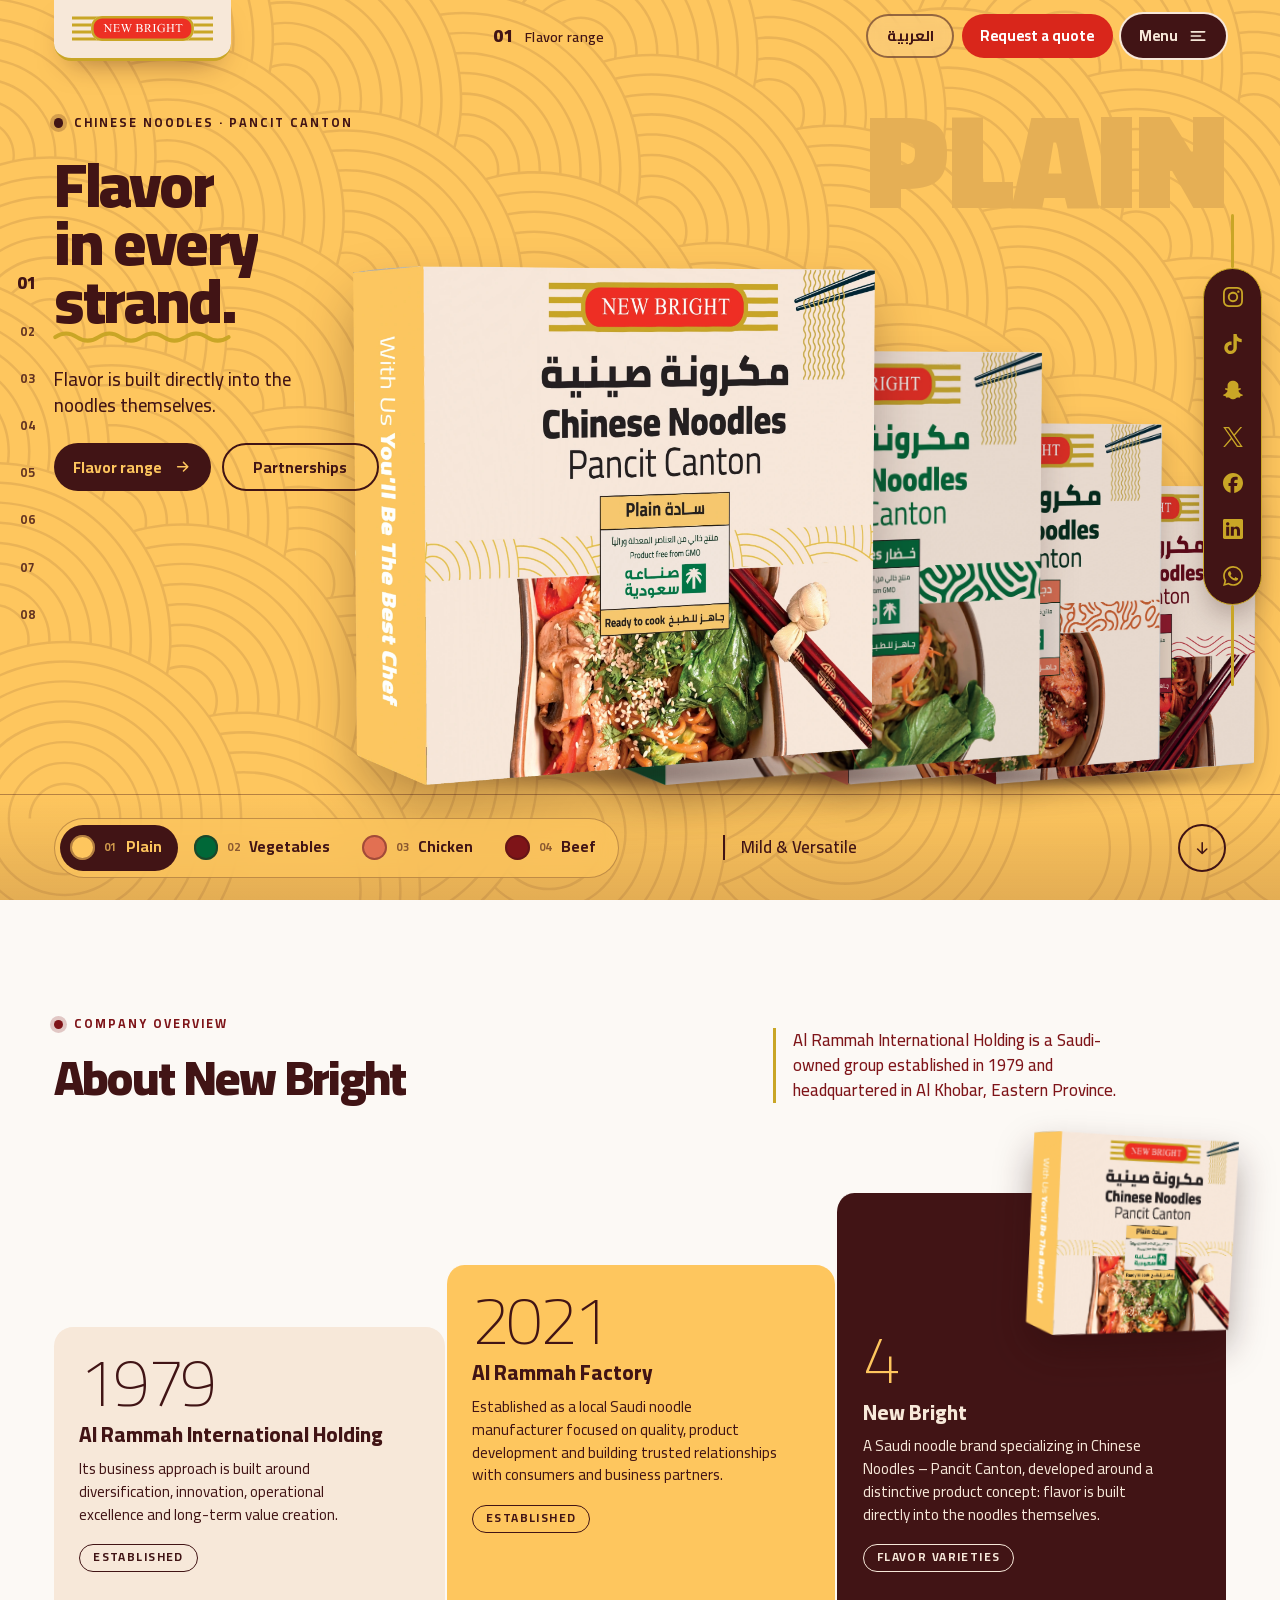
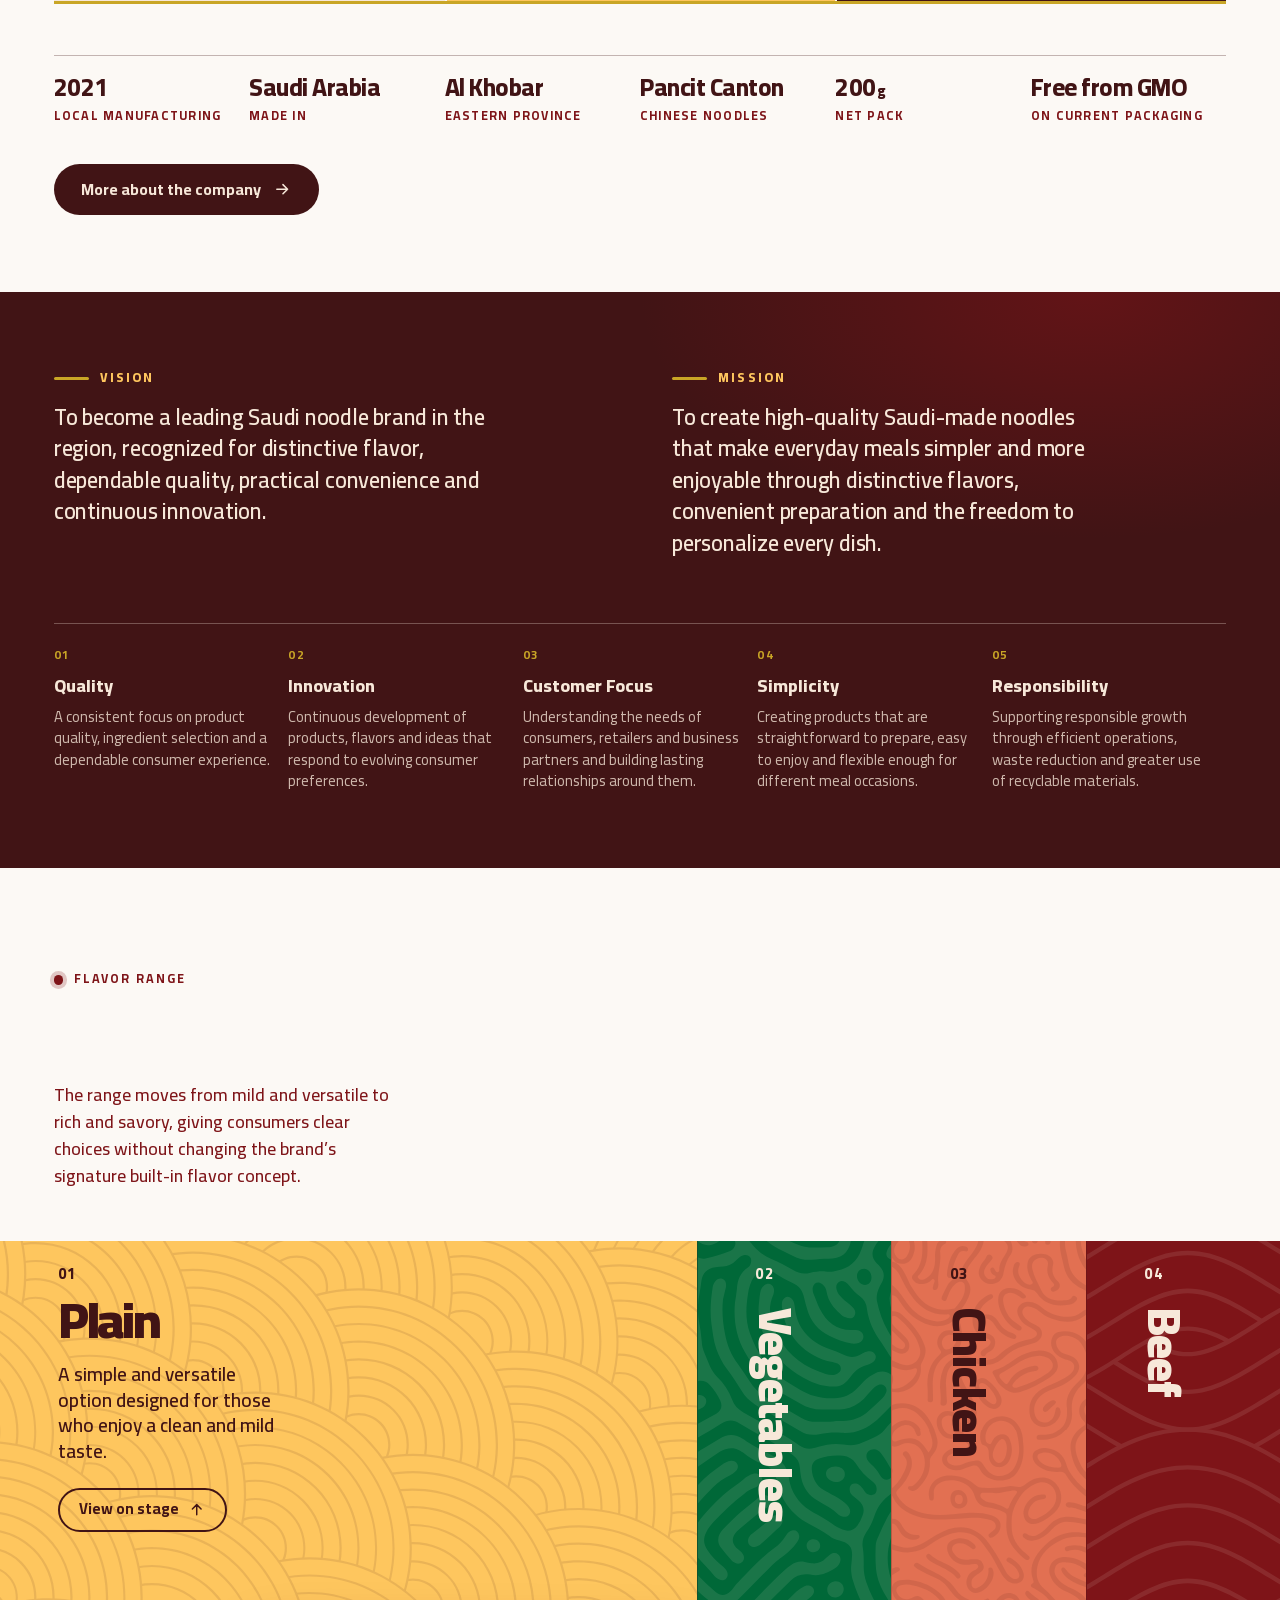
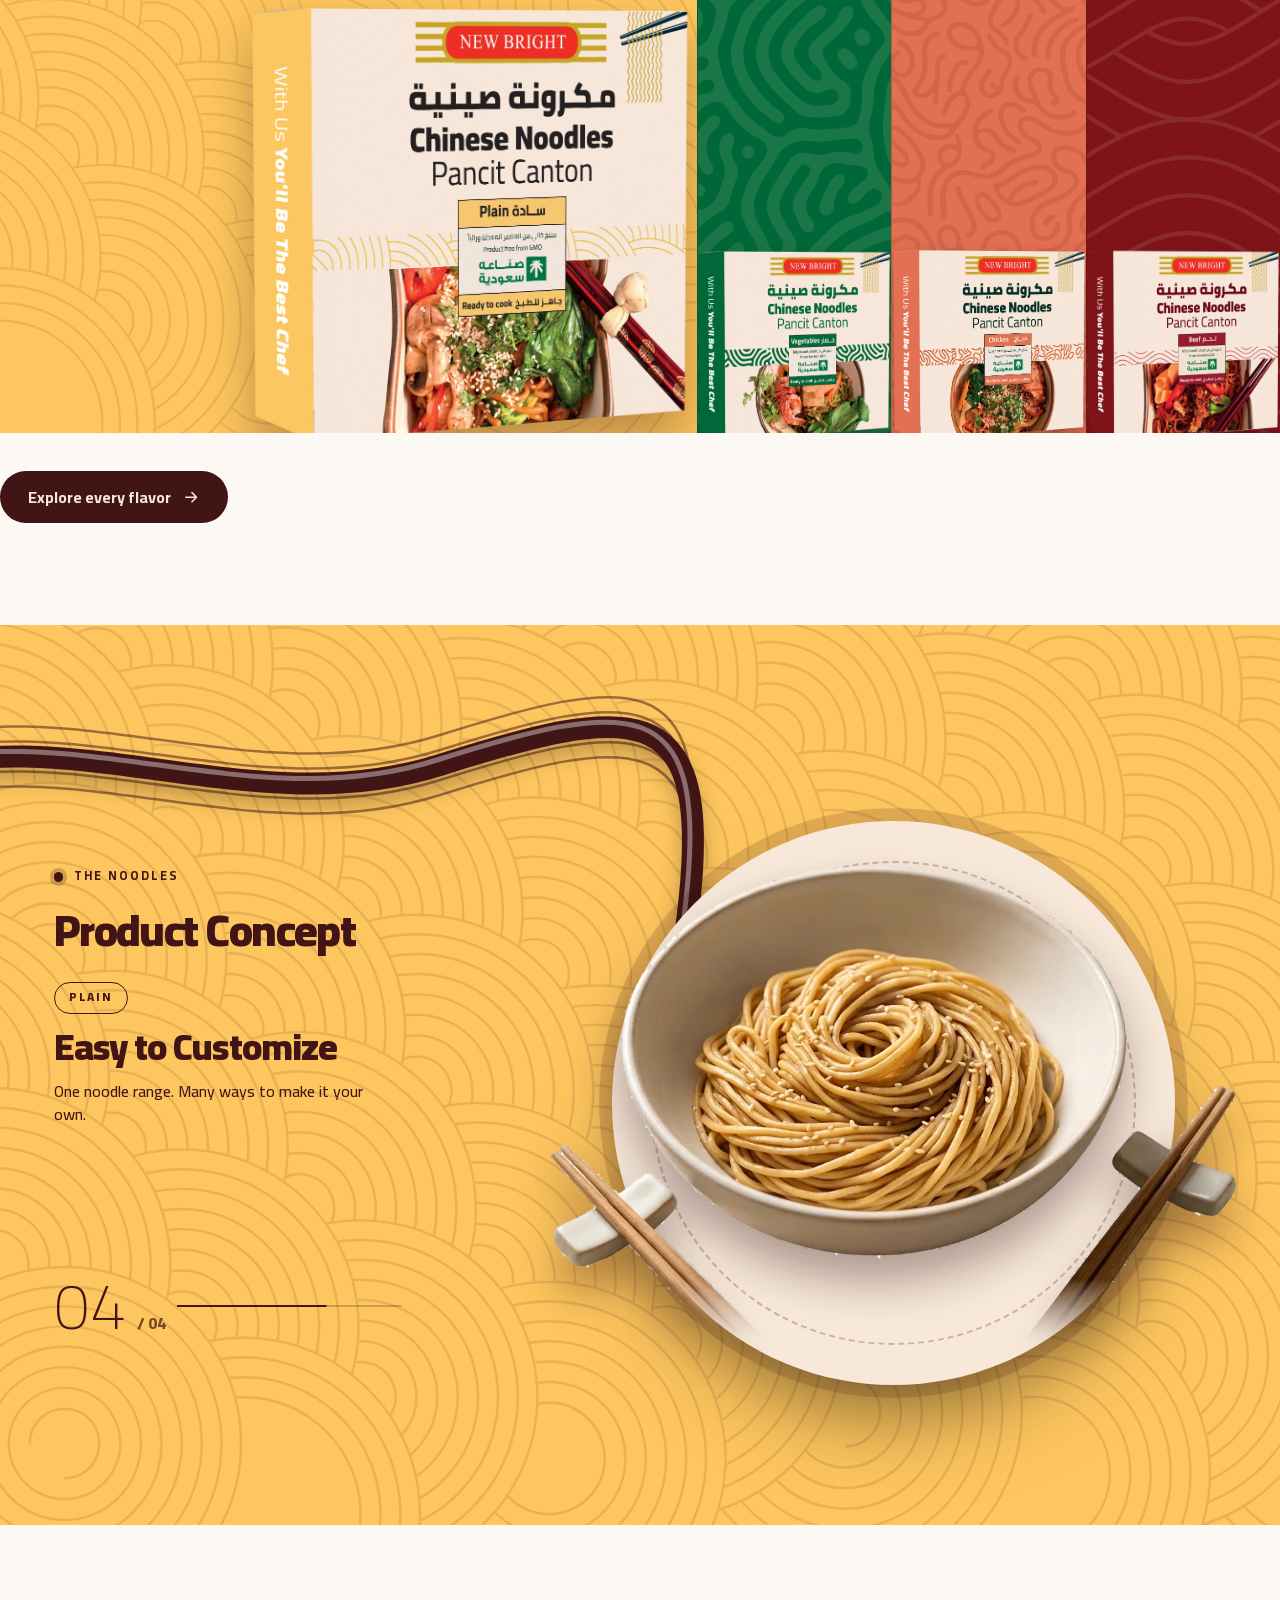
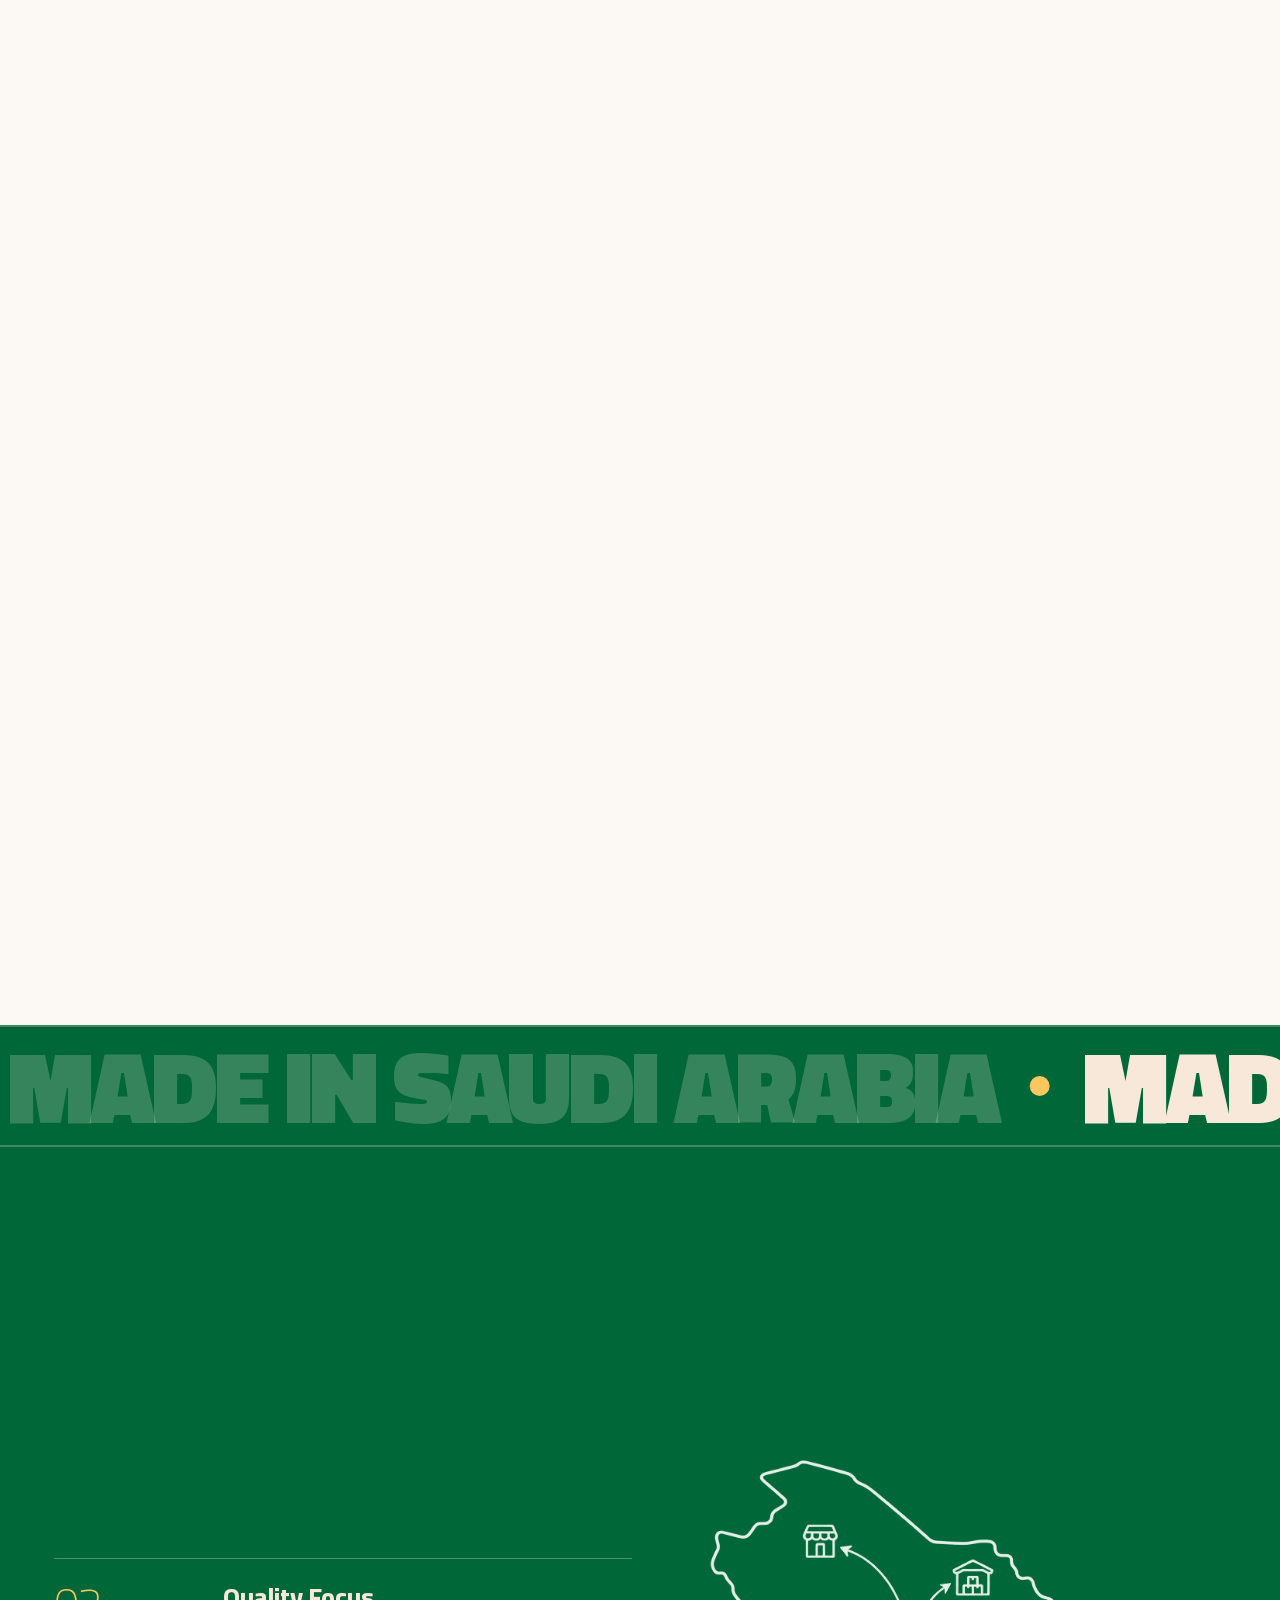
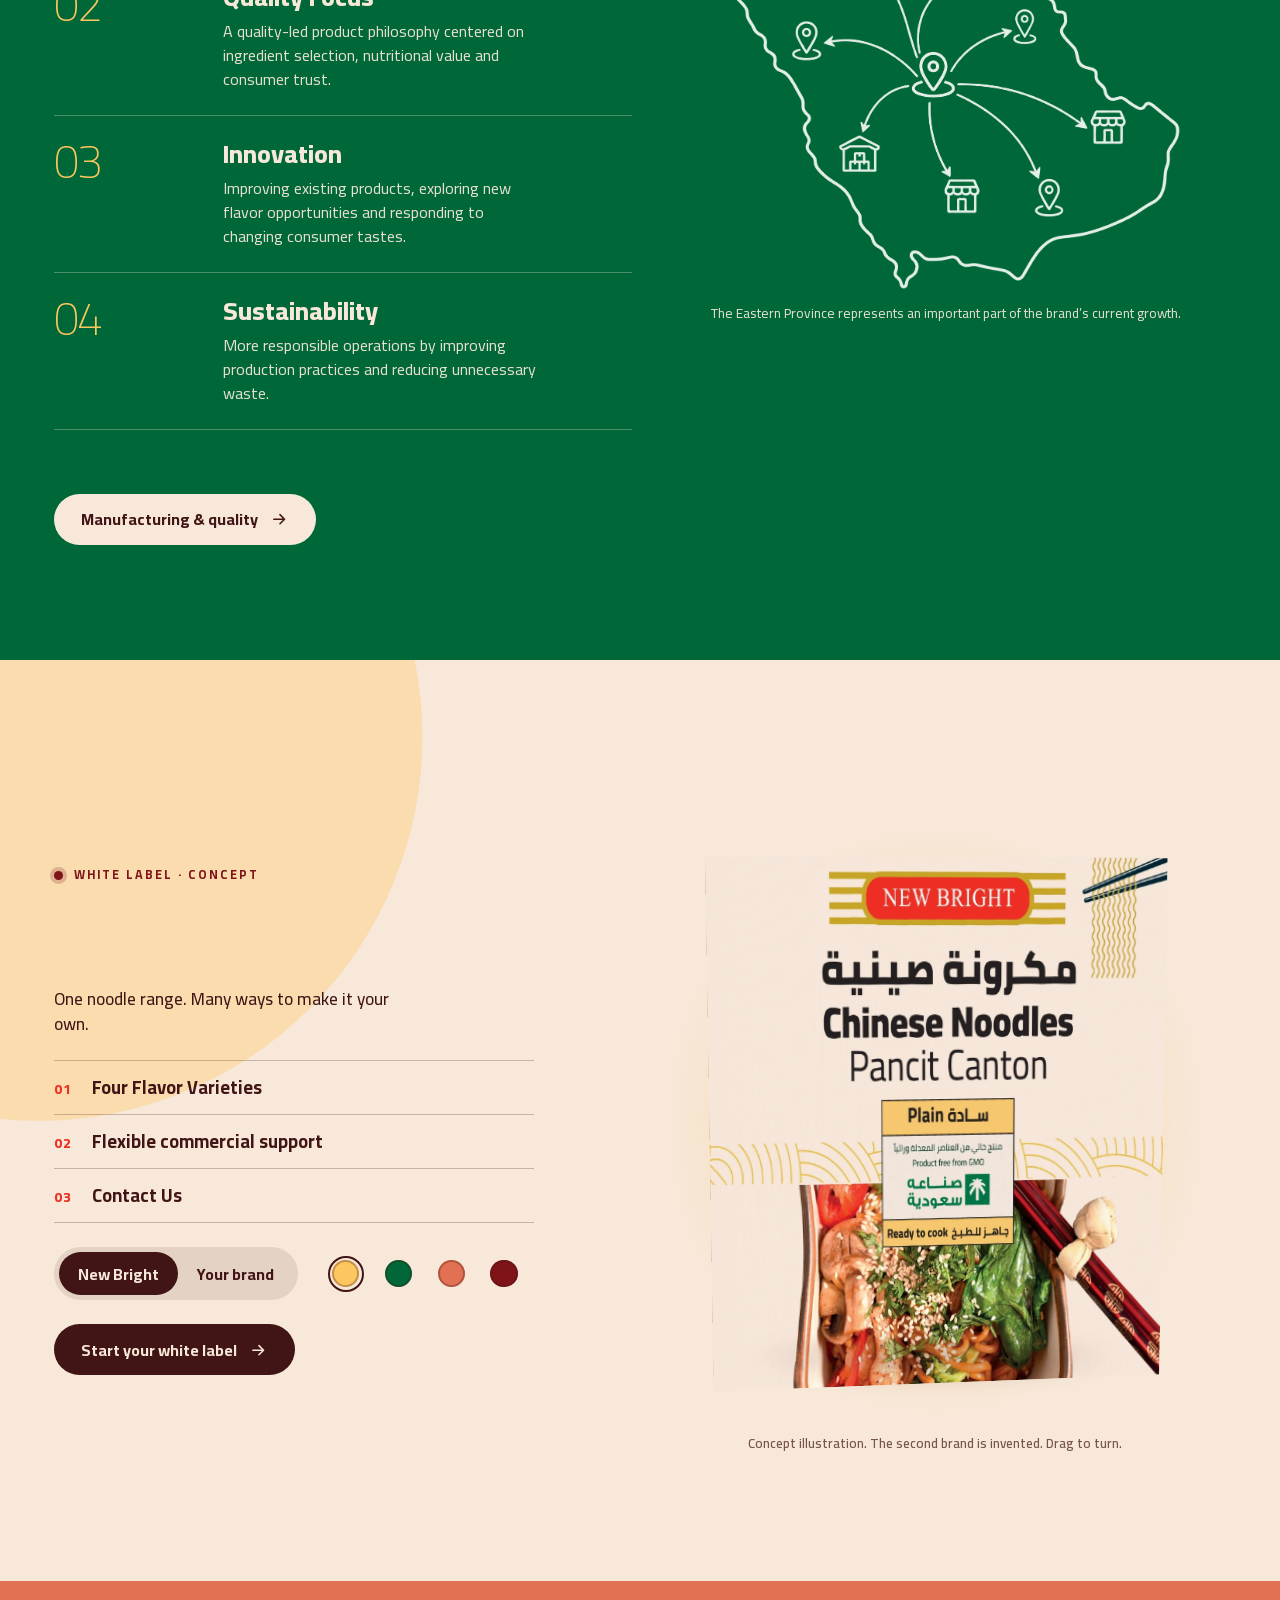
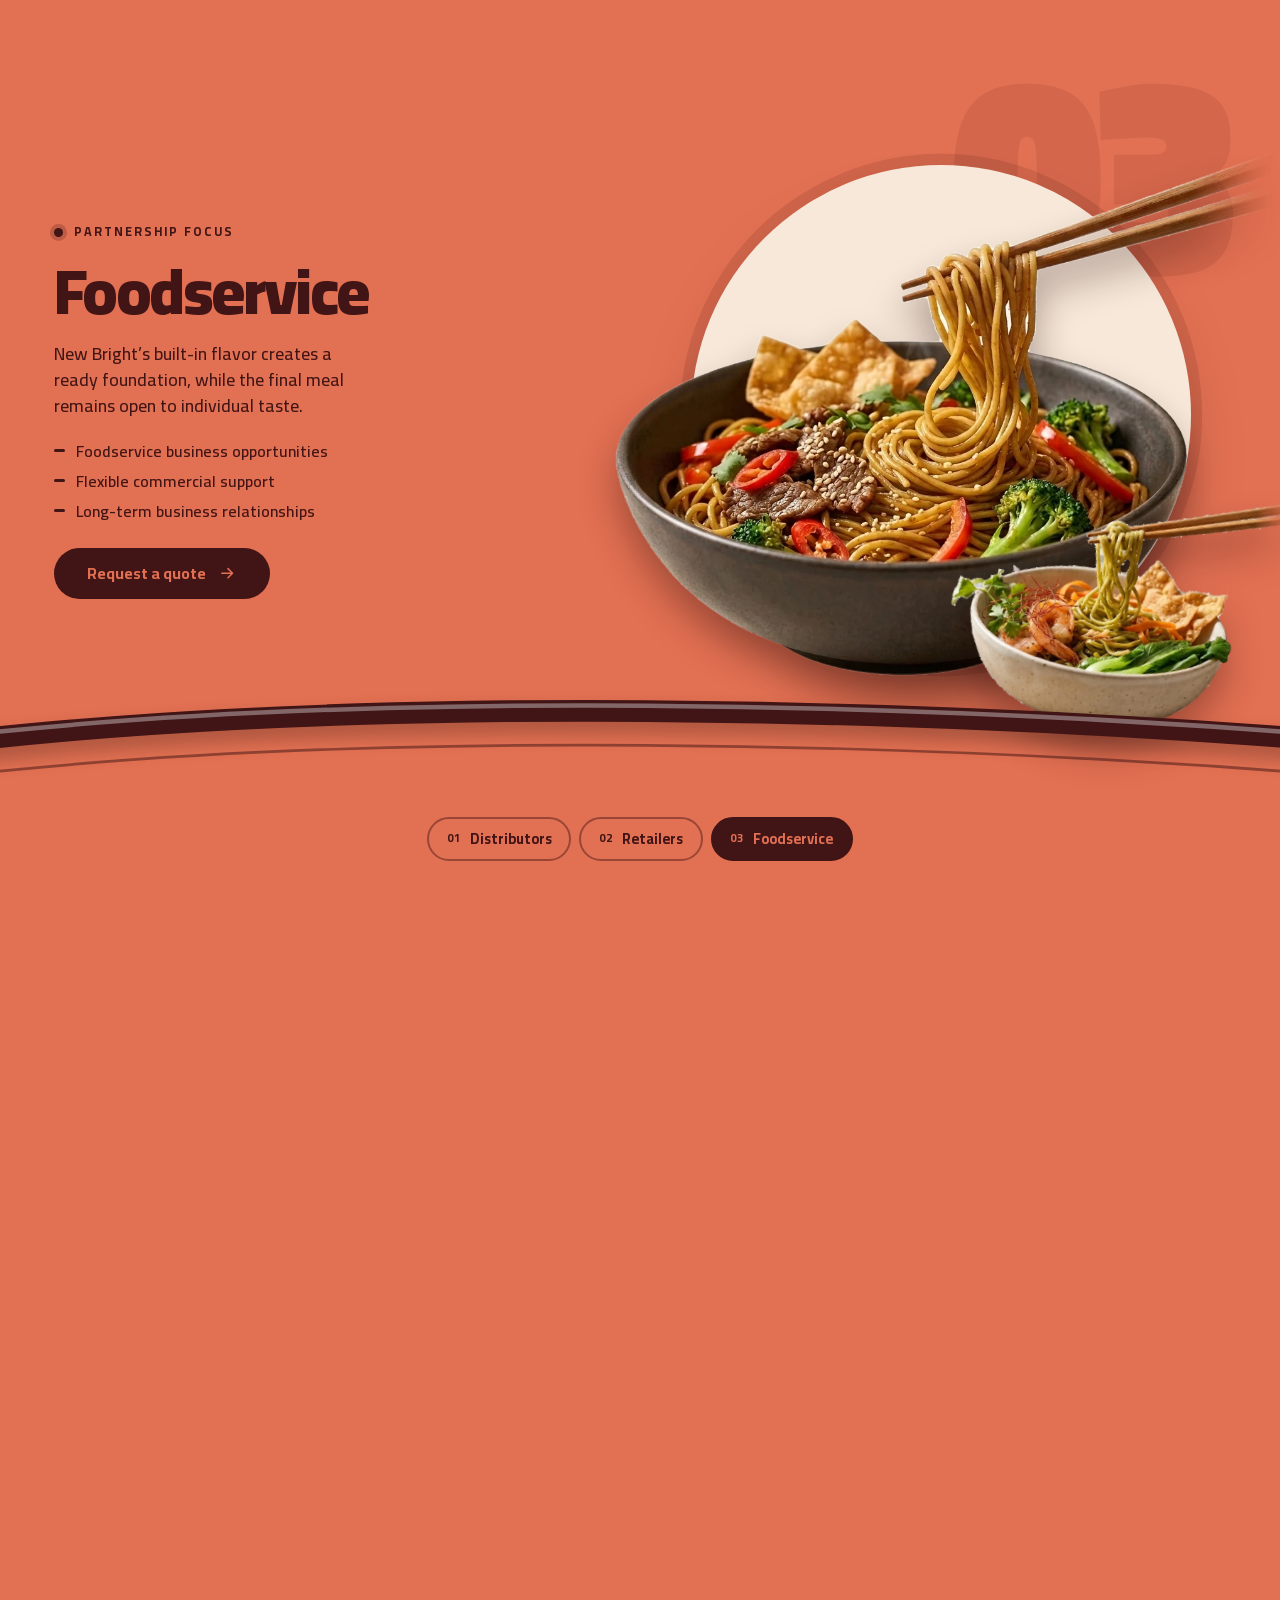
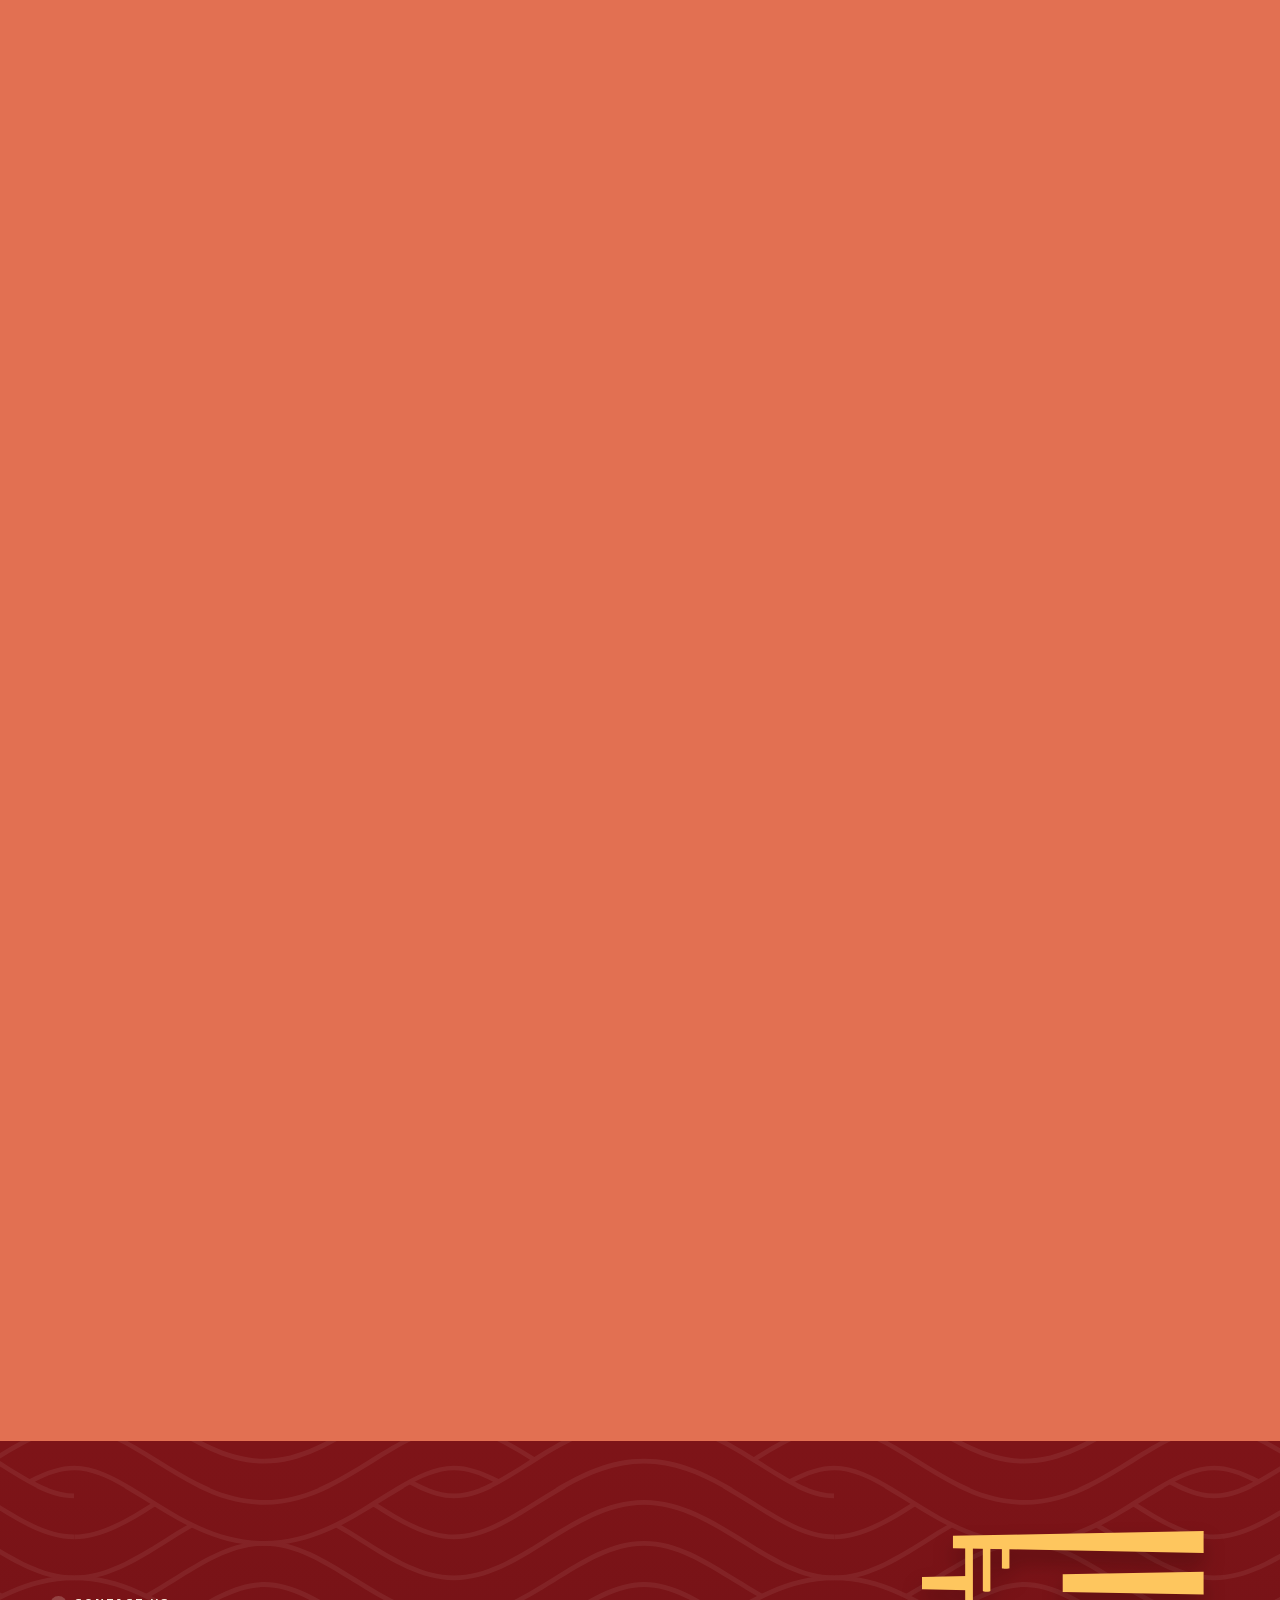
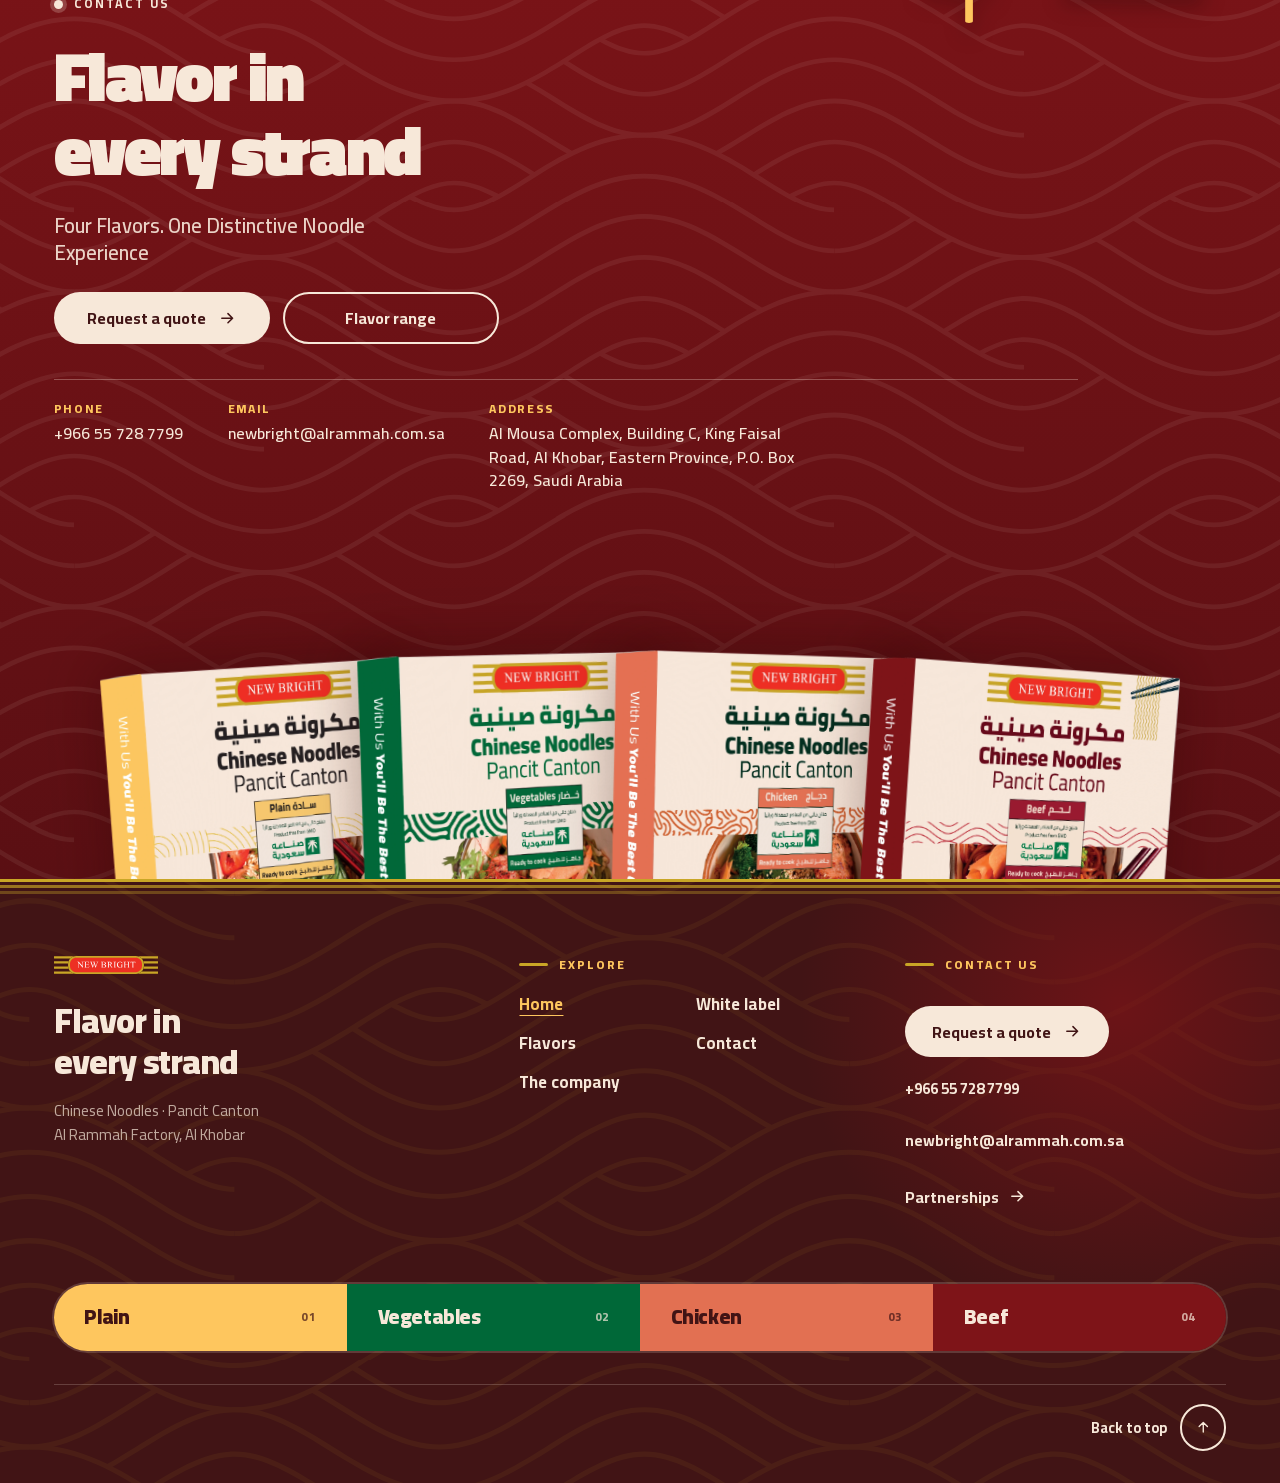
==== commit 0fc3dcfd: "Five-page site: shared menu and footer, company page, forms, polish - Pages: Home, Flavors, The comp" ====
--- a/index.html
+++ b/index.html
@@ -11,7 +11,7 @@
 <link rel="preload" href="assets/fonts/cairo-latin.woff2" as="font" type="font/woff2" crossorigin>
 <link rel="preload" href="assets/packs/plain.webp" as="image">
 <script>document.documentElement.classList.add('js');try{var l=new URLSearchParams(location.search).get('lang')||localStorage.getItem('nb-lang');if(l==='ar'){document.documentElement.lang='ar';document.documentElement.dir='rtl'}}catch(e){}</script>
-<link rel="stylesheet" href="styles.css?v=19">
+<link rel="stylesheet" href="styles.css?v=29">
 </head>
 <body data-hdr="light">
 
@@ -25,7 +25,7 @@
   <p class="hdr-index" aria-hidden="true"><b id="hdrNum">01</b><span id="hdrLabel" data-i18n="ch.hero">The flavors</span></p>
   <div class="hdr-actions">
     <button class="pill pill-ghost" id="langBtn" type="button" aria-label="Switch language"><span id="langTxt">العربية</span></button>
-    <a class="pill pill-solid hide-s" href="#close" data-i18n="cta.quote">Request a quote</a>
+    <a class="pill pill-solid hide-s" href="contact.html?path=trade#help" data-path="trade" data-i18n="cta.quote">Request a quote</a>
     <button class="pill pill-menu" id="menuBtn" type="button" aria-haspopup="dialog" aria-controls="menu">
       <span data-i18n="menu">Menu</span>
       <svg viewBox="0 0 24 24" width="20" height="20" aria-hidden="true"><path d="M4 7h16M4 12h11M4 17h16"/></svg>
@@ -54,13 +54,12 @@
       <svg viewBox="0 0 24 24" width="22" height="22" aria-hidden="true"><path d="M5 5l14 14M19 5L5 19"/></svg>
     </button>
     <ol class="menu-list">
-      <li><a href="#top"><i>01</i><span data-i18n="ch.hero">The flavors</span></a></li>
-      <li><a href="#intro"><i>02</i><span data-i18n="ch.intro">The company</span></a></li>
-      <li><a href="#idea"><i>03</i><span data-i18n="ch.idea">The idea</span></a></li>
-      <li><a href="#made"><i>04</i><span data-i18n="ch.made">Made in Saudi</span></a></li>
-      <li><a href="#label"><i>05</i><span data-i18n="ch.label">White label</span></a></li>
-      <li><a href="#partners"><i>06</i><span data-i18n="ch.partners">Partners</span></a></li>
-      <li><a href="#close"><i>07</i><span data-i18n="cta.quote">Request a quote</span></a></li>
+      <li><a href="index.html" aria-current="page"><i>01</i><span data-nav="menu.home">Home</span></a></li>
+      <li><a href="flavors.html"><i>02</i><span data-nav="menu.flavors">Flavors</span></a></li>
+      <li><a href="company.html"><i>03</i><span data-nav="menu.company">The company</span></a></li>
+      <li><a href="whitelabel.html"><i>04</i><span data-nav="menu.label">White label</span></a></li>
+      <li><a href="contact.html"><i>05</i><span data-nav="menu.contact">Contact</span></a></li>
+      <li><a href="contact.html?path=trade#help" data-path="trade"><i>06</i><span data-nav="menu.quote">Request a quote</span></a></li>
     </ol>
     <div class="menu-foot">
       <p data-i18n="menu.tag">Chinese Noodles · Pancit Canton</p>
@@ -111,7 +110,7 @@
     </h1>
     <p class="lead" data-i18n="hero.lead">Flavor is built directly into the noodles themselves.</p>
     <div class="cta-row">
-      <a class="btn btn-fill" href="#collection"><span data-i18n="hero.cta1">Flavor range</span><svg viewBox="0 0 24 24" class="ico flip" aria-hidden="true"><path d="M5 12h14M13 6l6 6-6 6"/></svg></a>
+      <a class="btn btn-fill" href="flavors.html"><span data-i18n="hero.cta1">Flavor range</span><svg viewBox="0 0 24 24" class="ico flip" aria-hidden="true"><path d="M5 12h14M13 6l6 6-6 6"/></svg></a>
       <a class="btn btn-line" href="#partners"><span data-i18n="hero.cta2">Partnerships</span></a>
     </div>
   </div>
@@ -176,6 +175,7 @@
     <li data-reveal style="--i:4"><b>200<small>g</small></b><span data-i18n="fact.5.l">Net pack</span></li>
     <li data-reveal style="--i:5"><b data-i18n="fact.6.v">GMO-free</b><span data-i18n="fact.6.l">As stated on the pack</span></li>
   </ul>
+  <div class="more-row" data-reveal><a class="btn btn-fill" href="company.html"><span data-i18n="house.cta">More about the company</span><svg viewBox="0 0 24 24" class="ico flip" aria-hidden="true"><path d="M5 12h14M13 6l6 6-6 6"/></svg></a></div>
 
   <div class="vm">
     <div class="vm-grid">
@@ -229,6 +229,7 @@
       <img class="pic" src="assets/packs/beef.webp" width="1820" height="1809" alt="" loading="lazy">
     </article>
   </div>
+  <div class="more-row" data-reveal><a class="btn btn-fill" href="flavors.html"><span data-i18n="coll.all">Explore every flavor</span><svg viewBox="0 0 24 24" class="ico flip" aria-hidden="true"><path d="M5 12h14M13 6l6 6-6 6"/></svg></a></div>
 </section>
 
 <!-- ═════════ 04 · THE IDEA — one strand, four flavors ═════════ -->
@@ -285,6 +286,7 @@
         <li data-reveal style="--i:0"><b>03</b><div><h3 data-i18n="made.3.t"></h3><p data-i18n="made.3.p"></p></div></li>
         <li data-reveal style="--i:0"><b>04</b><div><h3 data-i18n="made.4.t"></h3><p data-i18n="made.4.p"></p></div></li>
       </ol>
+      <div class="more-row" data-reveal><a class="btn btn-cream" href="company.html#make"><span data-i18n="made.cta">Manufacturing &amp; quality</span><svg viewBox="0 0 24 24" class="ico flip" aria-hidden="true"><path d="M5 12h14M13 6l6 6-6 6"/></svg></a></div>
     </div>
     <figure class="map" data-reveal="map">
       <img src="assets/food/saudi-map.webp" width="1217" height="1113" alt="" loading="lazy">
@@ -308,7 +310,7 @@
       <div class="label-ctl" data-reveal style="--i:4">
         <div class="seg" role="radiogroup" data-i18n-aria="label.seg" aria-label="Brand">
           <button type="button" role="radio" aria-checked="true" data-brand="nb" data-i18n="label.nb">New Bright</button>
-          <button type="button" role="radio" aria-checked="false" data-brand="sufra" data-i18n="label.yours">Your brand</button>
+          <button type="button" role="radio" aria-checked="false" data-brand="zest" data-i18n="label.yours">Your brand</button>
         </div>
         <div class="dots" role="radiogroup" data-i18n-aria="hero.pick" aria-label="Flavor" id="cartonFlavors">
           <button type="button" role="radio" aria-checked="true" data-f="plain" style="--c:var(--yellow)"><span class="sr" data-i18n="f.plain.name">Plain</span></button>
@@ -317,7 +319,7 @@
           <button type="button" role="radio" aria-checked="false" data-f="beef" style="--c:var(--spice)"><span class="sr" data-i18n="f.beef.name">Beef</span></button>
         </div>
       </div>
-      <a class="btn btn-fill dark" href="#close" data-reveal style="--i:5"><span data-i18n="label.cta">Start a white-label enquiry</span><svg viewBox="0 0 24 24" class="ico flip" aria-hidden="true"><path d="M5 12h14M13 6l6 6-6 6"/></svg></a>
+      <a class="btn btn-fill dark" href="whitelabel.html#enquiry" data-reveal style="--i:5"><span data-i18n="label.cta">Start a white-label enquiry</span><svg viewBox="0 0 24 24" class="ico flip" aria-hidden="true"><path d="M5 12h14M13 6l6 6-6 6"/></svg></a>
     </div>
 
     <div class="stage3d" id="stage3d">
@@ -367,7 +369,7 @@
           <h3 data-i18n="part.1.t">Distributors</h3>
           <p class="pp-p" data-i18n="part.1.p"></p>
           <ul class="pp-list"><li data-i18n="part.1.c1"></li><li data-i18n="part.1.c2"></li><li data-i18n="part.1.c3"></li></ul>
-          <a class="btn btn-fill" href="#close"><span data-i18n="cta.quote">Request a quote</span><svg viewBox="0 0 24 24" class="ico flip" aria-hidden="true"><path d="M5 12h14M13 6l6 6-6 6"/></svg></a>
+          <a class="btn btn-fill" href="contact.html?path=trade#help" data-path="trade"><span data-i18n="cta.quote">Request a quote</span><svg viewBox="0 0 24 24" class="ico flip" aria-hidden="true"><path d="M5 12h14M13 6l6 6-6 6"/></svg></a>
         </div>
         <div class="vis-wrap" aria-hidden="true">
           <div class="vis pallet"><img class="pk" src="assets/packs/plain.webp" alt="" width="1820" height="1809" loading="lazy" style="--x:0%;--y:9%;--d:0ms"><img class="pk" src="assets/packs/vegetables.webp" alt="" width="1820" height="1809" loading="lazy" style="--x:32%;--y:9%;--d:70ms"><img class="pk" src="assets/packs/chicken.webp" alt="" width="1820" height="1809" loading="lazy" style="--x:64%;--y:9%;--d:140ms"><img class="pk" src="assets/packs/beef.webp" alt="" width="1820" height="1809" loading="lazy" style="--x:16%;--y:31%;--d:210ms"><img class="pk" src="assets/packs/plain.webp" alt="" width="1820" height="1809" loading="lazy" style="--x:48%;--y:31%;--d:280ms"><img class="pk" src="assets/packs/vegetables.webp" alt="" width="1820" height="1809" loading="lazy" style="--x:32%;--y:53%;--d:350ms"><span class="slab"><i></i><i></i><i></i></span></div>
@@ -381,7 +383,7 @@
           <h3 data-i18n="part.2.t">Retailers</h3>
           <p class="pp-p" data-i18n="part.2.p"></p>
           <ul class="pp-list"><li data-i18n="part.2.c1"></li><li data-i18n="part.2.c2"></li><li data-i18n="part.2.c3"></li></ul>
-          <a class="btn btn-fill" href="#close"><span data-i18n="cta.quote">Request a quote</span><svg viewBox="0 0 24 24" class="ico flip" aria-hidden="true"><path d="M5 12h14M13 6l6 6-6 6"/></svg></a>
+          <a class="btn btn-fill" href="contact.html?path=trade#help" data-path="trade"><span data-i18n="cta.quote">Request a quote</span><svg viewBox="0 0 24 24" class="ico flip" aria-hidden="true"><path d="M5 12h14M13 6l6 6-6 6"/></svg></a>
         </div>
         <div class="vis-wrap" aria-hidden="true">
           <div class="vis shelf"><img class="pk" src="assets/packs/plain.webp" alt="" width="1820" height="1809" loading="lazy" style="--x:0%;--y:10%;--d:0ms"><img class="pk" src="assets/packs/vegetables.webp" alt="" width="1820" height="1809" loading="lazy" style="--x:24%;--y:10%;--d:60ms"><img class="pk" src="assets/packs/chicken.webp" alt="" width="1820" height="1809" loading="lazy" style="--x:48%;--y:10%;--d:120ms"><img class="pk" src="assets/packs/beef.webp" alt="" width="1820" height="1809" loading="lazy" style="--x:72%;--y:10%;--d:180ms"><img class="pk" src="assets/packs/beef.webp" alt="" width="1820" height="1809" loading="lazy" style="--x:0%;--y:56%;--d:240ms"><img class="pk" src="assets/packs/chicken.webp" alt="" width="1820" height="1809" loading="lazy" style="--x:24%;--y:56%;--d:300ms"><img class="pk" src="assets/packs/vegetables.webp" alt="" width="1820" height="1809" loading="lazy" style="--x:48%;--y:56%;--d:360ms"><img class="pk" src="assets/packs/plain.webp" alt="" width="1820" height="1809" loading="lazy" style="--x:72%;--y:56%;--d:420ms"><span class="board b1"></span><span class="board b2"></span></div>
@@ -395,7 +397,7 @@
           <h3 data-i18n="part.3.t">Foodservice</h3>
           <p class="pp-p" data-i18n="part.3.p"></p>
           <ul class="pp-list"><li data-i18n="part.3.c1"></li><li data-i18n="part.3.c2"></li><li data-i18n="part.3.c3"></li></ul>
-          <a class="btn btn-fill" href="#close"><span data-i18n="cta.quote">Request a quote</span><svg viewBox="0 0 24 24" class="ico flip" aria-hidden="true"><path d="M5 12h14M13 6l6 6-6 6"/></svg></a>
+          <a class="btn btn-fill" href="contact.html?path=trade#help" data-path="trade"><span data-i18n="cta.quote">Request a quote</span><svg viewBox="0 0 24 24" class="ico flip" aria-hidden="true"><path d="M5 12h14M13 6l6 6-6 6"/></svg></a>
         </div>
         <div class="vis-wrap" aria-hidden="true">
           <div class="vis dishes"><span class="plate-bg"></span><img class="d1" src="assets/food/dish-beef.webp" alt="" loading="lazy"><img class="d2" src="assets/food/dish-vegetables.webp" alt="" loading="lazy"></div>
@@ -420,7 +422,7 @@
     <p class="close-sub" data-reveal style="--i:2" data-i18n="close.sub">Four Flavors. One Distinctive Noodle Experience</p>
     <div class="cta-row" data-reveal style="--i:3">
       <a class="btn btn-cream" href="mailto:newbright@alrammah.com.sa?subject=New%20Bright%20-%20Request%20a%20quote"><span data-i18n="cta.quote">Request a quote</span><svg viewBox="0 0 24 24" class="ico flip" aria-hidden="true"><path d="M5 12h14M13 6l6 6-6 6"/></svg></a>
-      <a class="btn btn-line light" href="#top" data-i18n="close.cta2">Flavor range</a>
+      <a class="btn btn-line light" href="flavors.html" data-i18n="close.cta2">Flavor range</a>
     </div>
     <dl class="close-contact" data-reveal style="--i:4">
       <div><dt data-i18n="c.phone">Phone</dt><dd><a href="tel:+966557287799" dir="ltr">+966 55 728 7799</a></dd></div>
@@ -448,37 +450,36 @@
     <nav class="ft-nav" aria-label="Footer">
       <p class="ft-h" data-i18n="foot.explore">Explore</p>
       <ul>
-        <li><a href="#top" data-i18n="ch.hero">The flavors</a></li>
-        <li><a href="#intro" data-i18n="ch.intro">The company</a></li>
-        <li><a href="#idea" data-i18n="ch.idea">The idea</a></li>
-        <li><a href="#made" data-i18n="ch.made">Made in Saudi</a></li>
-        <li><a href="#label" data-i18n="ch.label">White label</a></li>
-        <li><a href="#partners" data-i18n="ch.partners">Partners</a></li>
+        <li><a href="index.html" data-nav="menu.home" aria-current="page">Home</a></li>
+        <li><a href="flavors.html" data-nav="menu.flavors">Flavors</a></li>
+        <li><a href="company.html" data-nav="menu.company">The company</a></li>
+        <li><a href="whitelabel.html" data-nav="menu.label">White label</a></li>
+        <li><a href="contact.html" data-nav="menu.contact">Contact</a></li>
       </ul>
     </nav>
     <div class="ft-biz">
       <p class="ft-h" data-i18n="foot.business">Contact Us</p>
-      <a class="btn btn-cream" href="#close"><span data-i18n="cta.quote">Request a quote</span><svg viewBox="0 0 24 24" class="ico flip" aria-hidden="true"><path d="M5 12h14M13 6l6 6-6 6"/></svg></a>
+      <a class="btn btn-cream" href="contact.html?path=trade#help" data-path="trade"><span data-i18n="cta.quote">Request a quote</span><svg viewBox="0 0 24 24" class="ico flip" aria-hidden="true"><path d="M5 12h14M13 6l6 6-6 6"/></svg></a>
       <a class="ft-link ft-tel" href="tel:+966557287799" dir="ltr">+966 55 728 7799</a>
       <a class="ft-link ft-tel" href="mailto:newbright@alrammah.com.sa" dir="ltr">newbright@alrammah.com.sa</a>
-      <a class="ft-link" href="#partners"><span data-i18n="hero.cta2">Partnerships</span><svg viewBox="0 0 24 24" class="ico flip" aria-hidden="true"><path d="M5 12h14M13 6l6 6-6 6"/></svg></a>
+      <a class="ft-link" href="company.html#partners"><span data-i18n="hero.cta2">Partnerships</span><svg viewBox="0 0 24 24" class="ico flip" aria-hidden="true"><path d="M5 12h14M13 6l6 6-6 6"/></svg></a>
     </div>
   </div>
 
   <div class="ft-tape" role="group" data-i18n-aria="foot.flavors" aria-label="The four flavors">
-    <a class="ft-flavor" href="#top" data-f="plain" style="--c:var(--yellow);--on:var(--burg)"><span data-i18n="f.plain.name">Plain</span><b>01</b></a>
-    <a class="ft-flavor" href="#top" data-f="vegetables" style="--c:var(--green);--on:var(--cream)"><span data-i18n="f.vegetables.name">Vegetables</span><b>02</b></a>
-    <a class="ft-flavor" href="#top" data-f="chicken" style="--c:var(--orange);--on:var(--burg)"><span data-i18n="f.chicken.name">Chicken</span><b>03</b></a>
-    <a class="ft-flavor" href="#top" data-f="beef" style="--c:var(--spice);--on:var(--cream)"><span data-i18n="f.beef.name">Beef</span><b>04</b></a>
+    <a class="ft-flavor" href="flavors.html#plain" data-f="plain" style="--c:var(--yellow);--on:var(--burg)"><span data-i18n="f.plain.name">Plain</span><b>01</b></a>
+    <a class="ft-flavor" href="flavors.html#vegetables" data-f="vegetables" style="--c:var(--green);--on:var(--cream)"><span data-i18n="f.vegetables.name">Vegetables</span><b>02</b></a>
+    <a class="ft-flavor" href="flavors.html#chicken" data-f="chicken" style="--c:var(--orange);--on:var(--burg)"><span data-i18n="f.chicken.name">Chicken</span><b>03</b></a>
+    <a class="ft-flavor" href="flavors.html#beef" data-f="beef" style="--c:var(--spice);--on:var(--cream)"><span data-i18n="f.beef.name">Beef</span><b>04</b></a>
   </div>
 
   <div class="ft-bottom">
-    <p class="ft-fine" data-i18n="foot.fine">Design concept. Content from the New Bright Company Profile and Brand Guideline (2026).</p>
     <a class="ft-up" href="#top"><span data-i18n="foot.top">Back to top</span><i><svg viewBox="0 0 24 24" class="ico" aria-hidden="true"><path d="M12 19V5M6 11l6-6 6 6"/></svg></i></a>
   </div>
 </footer>
 
+<script src="nav.js?v=1"></script>
 <script src="assets/vendor/lenis.min.js"></script>
-<script src="app.js?v=19"></script>
+<script src="app.js?v=21"></script>
 </body>
 </html>
--- a/styles.css
+++ b/styles.css
@@ -500,7 +500,7 @@
 .carton-user{transform:rotateX(-7deg) rotateY(calc(var(--ry,-28)*1deg))}
 .carton-spin{transform:rotateY(calc(var(--spin,0)*1deg))}
 .carton{--w:min(36vw,30rem,58svh*.86);--h:calc(var(--w)*1.156);--d:calc(var(--w)*.16);--body:#f3e4d4;position:relative;width:var(--w);height:var(--h);transform-style:preserve-3d}
-.carton[data-brand=sufra]{--body:var(--navy)}
+.carton[data-brand=zest]{--body:var(--spine,#fcc75e)}
 .face{position:absolute;-webkit-backface-visibility:hidden;backface-visibility:hidden;background:var(--body);overflow:hidden}
 .face::after{content:"";position:absolute;inset:0;background:#1c0606;opacity:var(--sh,0);pointer-events:none}
 .face img{width:100%;height:100%;display:block;object-fit:fill;pointer-events:none}
@@ -514,7 +514,8 @@
 .f-bottom{transform:rotateX(-90deg) translateZ(calc(var(--h)/2))}
 .carton[data-brand=nb] .f-right,.carton[data-brand=nb] .f-back{background:linear-gradient(var(--spine,#fcc75e),var(--spine,#fcc75e))}
 .carton[data-brand=nb] .f-back{background:#f3e4d4 url(assets/brand/logo.svg) center 18%/46% auto no-repeat}
-.carton[data-brand=sufra] .f-back{background:radial-gradient(closest-side at 50% 40%,#1b2c4a,var(--navy));box-shadow:inset 0 0 0 .6rem var(--navy),inset 0 0 0 calc(.6rem + 2px) #c8a45a}
+.carton[data-brand=zest] .f-right{background:var(--spine,#fcc75e)}
+.carton[data-brand=zest] .f-back{background:repeating-linear-gradient(135deg,rgb(255 255 255/.1) 0 5%,transparent 5% 10%),var(--spine,#fcc75e)}
 .floor-shadow{position:absolute;inset-inline:18%;inset-block-end:11%;height:7%;border-radius:50%;background:radial-gradient(closest-side,rgb(65 20 21/.35),transparent);filter:blur(10px)}
 .stage-note{position:absolute;inset-inline:0;inset-block-end:0;text-align:center;font-size:.82rem;font-weight:600;color:color-mix(in srgb,var(--burg) 70%,transparent)}
 @media (max-width:899px){.label-grid{grid-template-columns:1fr}.stage3d{min-height:26rem}.carton{--w:min(64vw,19rem,44svh*.86)}}
@@ -671,8 +672,7 @@
 .ft-flavor b{font-size:.72rem;font-weight:800;letter-spacing:.12em;opacity:.7;font-variant-numeric:tabular-nums}
 .ft-flavor:hover,.ft-flavor:focus-visible{flex-grow:1.7;filter:brightness(1.06)}
 .ft-bottom{display:flex;align-items:center;justify-content:space-between;gap:1.5rem;max-width:100rem;margin:clamp(1.4rem,2.6vw,2.2rem) auto 0;padding-block-start:1.2rem;border-block-start:1px solid rgb(247 232 217/.2)}
-.ft-fine{font-size:.82rem;color:rgb(247 232 217/.6);max-width:60ch;line-height:1.5}
-.ft-up{display:inline-flex;align-items:center;gap:.8rem;font-weight:700;font-size:.9rem;text-decoration:none;white-space:nowrap}
+.ft-up{margin-inline-start:auto;display:inline-flex;align-items:center;gap:.8rem;font-weight:700;font-size:.9rem;text-decoration:none;white-space:nowrap}
 .ft-up i{display:grid;place-items:center;width:2.9rem;height:2.9rem;border-radius:50%;border:2px solid currentColor;transition:background .3s,color .3s,transform .5s var(--ease)}
 .ft-up:hover i{background:var(--yellow);color:var(--burg);transform:translateY(-4px)}
 @media (max-width:899px){
@@ -749,3 +749,71 @@
   .scroll-cue .ico{animation:none}
 }
 @media print{.hdr,.rail,.scroll-cue{display:none}.js [data-reveal]{opacity:1;transform:none}}
+
+/* ═══ Shared site navigation (menu, footer) and links out of the home page's sections ═══ */
+.menu-list a[aria-current="page"]{color:var(--yellow)}
+.menu-list a[aria-current="page"] i{color:var(--yellow)}
+.ft-nav a[aria-current="page"]{color:var(--yellow);text-decoration:underline;text-underline-offset:.3em}
+.more-row{display:flex;justify-content:flex-start;margin-block-start:clamp(1.8rem,3vw,2.8rem)}
+
+/* ═══ Dropdown (select.js): the site's own, in place of the browser's select ═══ */
+.cs{position:relative;width:100%}
+.cs-native{position:absolute;inset-inline-start:0;inset-block-end:0;width:1px;height:1px;opacity:0;pointer-events:none;overflow:hidden;clip-path:inset(50%)}
+.cs-btn{display:flex;align-items:center;justify-content:space-between;gap:.8rem;width:100%;min-height:3.3rem;padding:.7rem 1rem;border-radius:.9rem;border:2px solid color-mix(in srgb,var(--burg) 35%,transparent);background:#fff;color:var(--burg);font:inherit;font-weight:600;font-size:1rem;text-align:start;outline:0;cursor:pointer;transition:border-color .3s,box-shadow .3s}
+.cs-btn:hover{border-color:color-mix(in srgb,var(--burg) 65%,transparent)}
+.cs-btn:focus-visible,.cs[data-open="true"] .cs-btn{border-color:var(--burg);box-shadow:0 0 0 .3rem color-mix(in srgb,var(--yellow) 70%,transparent)}
+.cs-btn.is-empty .cs-val{color:color-mix(in srgb,var(--burg) 55%,transparent);font-weight:500}
+.cs-val{flex:1;min-width:0;overflow:hidden;text-overflow:ellipsis;white-space:nowrap}
+.cs-btn>svg{flex:none;width:1.25rem;height:1.25rem;fill:none;stroke:currentColor;stroke-width:2.4;stroke-linecap:round;stroke-linejoin:round;transition:transform .35s var(--ease)}
+.cs[data-open="true"] .cs-btn>svg{transform:rotate(180deg)}
+.cs-btn[aria-invalid="true"],.cf-f.bad .cs-btn,.we-f.bad .cs-btn{border-color:var(--red)}
+.cs-list{position:absolute;inset-inline:0;z-index:40;margin:0;padding:.4rem;list-style:none;overflow-y:auto;overscroll-behavior:contain;background:#fff;border:2px solid color-mix(in srgb,var(--burg) 35%,transparent);border-radius:1.1rem;box-shadow:0 26px 44px -22px rgb(65 20 21/.5);color:var(--burg)}
+.cs[data-dir="down"] .cs-list{inset-block-start:calc(100% + .45rem)}
+.cs[data-dir="up"] .cs-list{inset-block-end:calc(100% + .45rem)}
+.cs-list li{display:flex;align-items:center;justify-content:space-between;gap:.8rem;min-height:2.9rem;padding:.55rem .85rem;border-radius:.75rem;font-weight:600;font-size:1rem;line-height:1.3;cursor:pointer}
+.cs-list li svg{flex:none;width:1.15rem;height:1.15rem;fill:none;stroke:currentColor;stroke-width:2.6;stroke-linecap:round;stroke-linejoin:round;opacity:0}
+.cs-list li.hi{background:var(--cream)}
+.cs-list li[aria-selected="true"]{font-weight:800}
+.cs-list li[aria-selected="true"] svg{opacity:1}
+@media (prefers-reduced-motion:no-preference){
+  .cs-list:not([hidden]){animation:csIn .22s var(--ease) both}
+  .cs[data-dir="up"] .cs-list:not([hidden]){animation-name:csInUp}
+}
+@keyframes csIn{from{opacity:0;transform:translateY(-6px)}}
+@keyframes csInUp{from{opacity:0;transform:translateY(6px)}}
+
+/* ═══ Contrast (WCAG AA): small text on brand colours ═══ */
+.pill-solid{background:#d9261b}
+.rail a b{opacity:.82}
+.made .eyebrow{color:#ffe0a0}
+.chapters p{color:rgb(247 232 217/.94)}
+.map figcaption{color:rgb(247 232 217/.94)}
+.js .pp-pager button b{opacity:1}
+
+/* ═══ Home · the range on small screens: text on top, the pack takes the room that is left, nothing overlaps ═══ */
+@media (max-width:899px){
+  .panel{display:flex;flex-direction:column;height:max(36rem,min(84svh,44rem))}
+  .panel .info{position:relative;inset:auto;flex:none;overflow:visible;padding:1.4rem 1.5rem 0}
+  .panel .info p{max-width:30ch}
+  .panel .pic{position:relative;inset:auto;flex:1 1 0;min-height:0;width:100%;max-width:none;height:auto;margin-block-start:.6rem;object-fit:contain;object-position:50% 100%}
+}
+
+/* ═══ Headings that wrap: the lines must not touch ═══
+   Every big heading on the site is an h2; two lines of heavy type need room for the descenders (Latin) and the marks (Arabic). */
+h2{line-height:1.06!important}
+[lang=ar] h2{line-height:1.4!important}
+
+/* ═══ Last pass on spacing ═══ */
+.e-ar{letter-spacing:0!important;text-transform:none}
+[lang=ar] h1{line-height:1.35!important}
+.ft-say{line-height:1.18}
+[lang=ar] .ft-say{line-height:1.45}
+.facts b{line-height:1.2}
+[lang=ar] .facts b{line-height:1.45}
+
+/* Home hero on tablets held upright: the text on top, the packs below it, nothing on top of the buttons */
+@media (min-width:621px) and (max-width:999px){
+  .hero{height:auto;min-height:max(100svh,40rem);display:flex;flex-direction:column;padding-block-start:calc(var(--hh) + 1rem)}
+  .hero-copy{position:relative;inset:auto;padding-inline:var(--pad);max-width:none}
+  .packs{position:relative;inset:auto;flex:1 0 auto;min-height:calc(var(--w) + var(--floor));margin-block-start:1.2rem}
+}
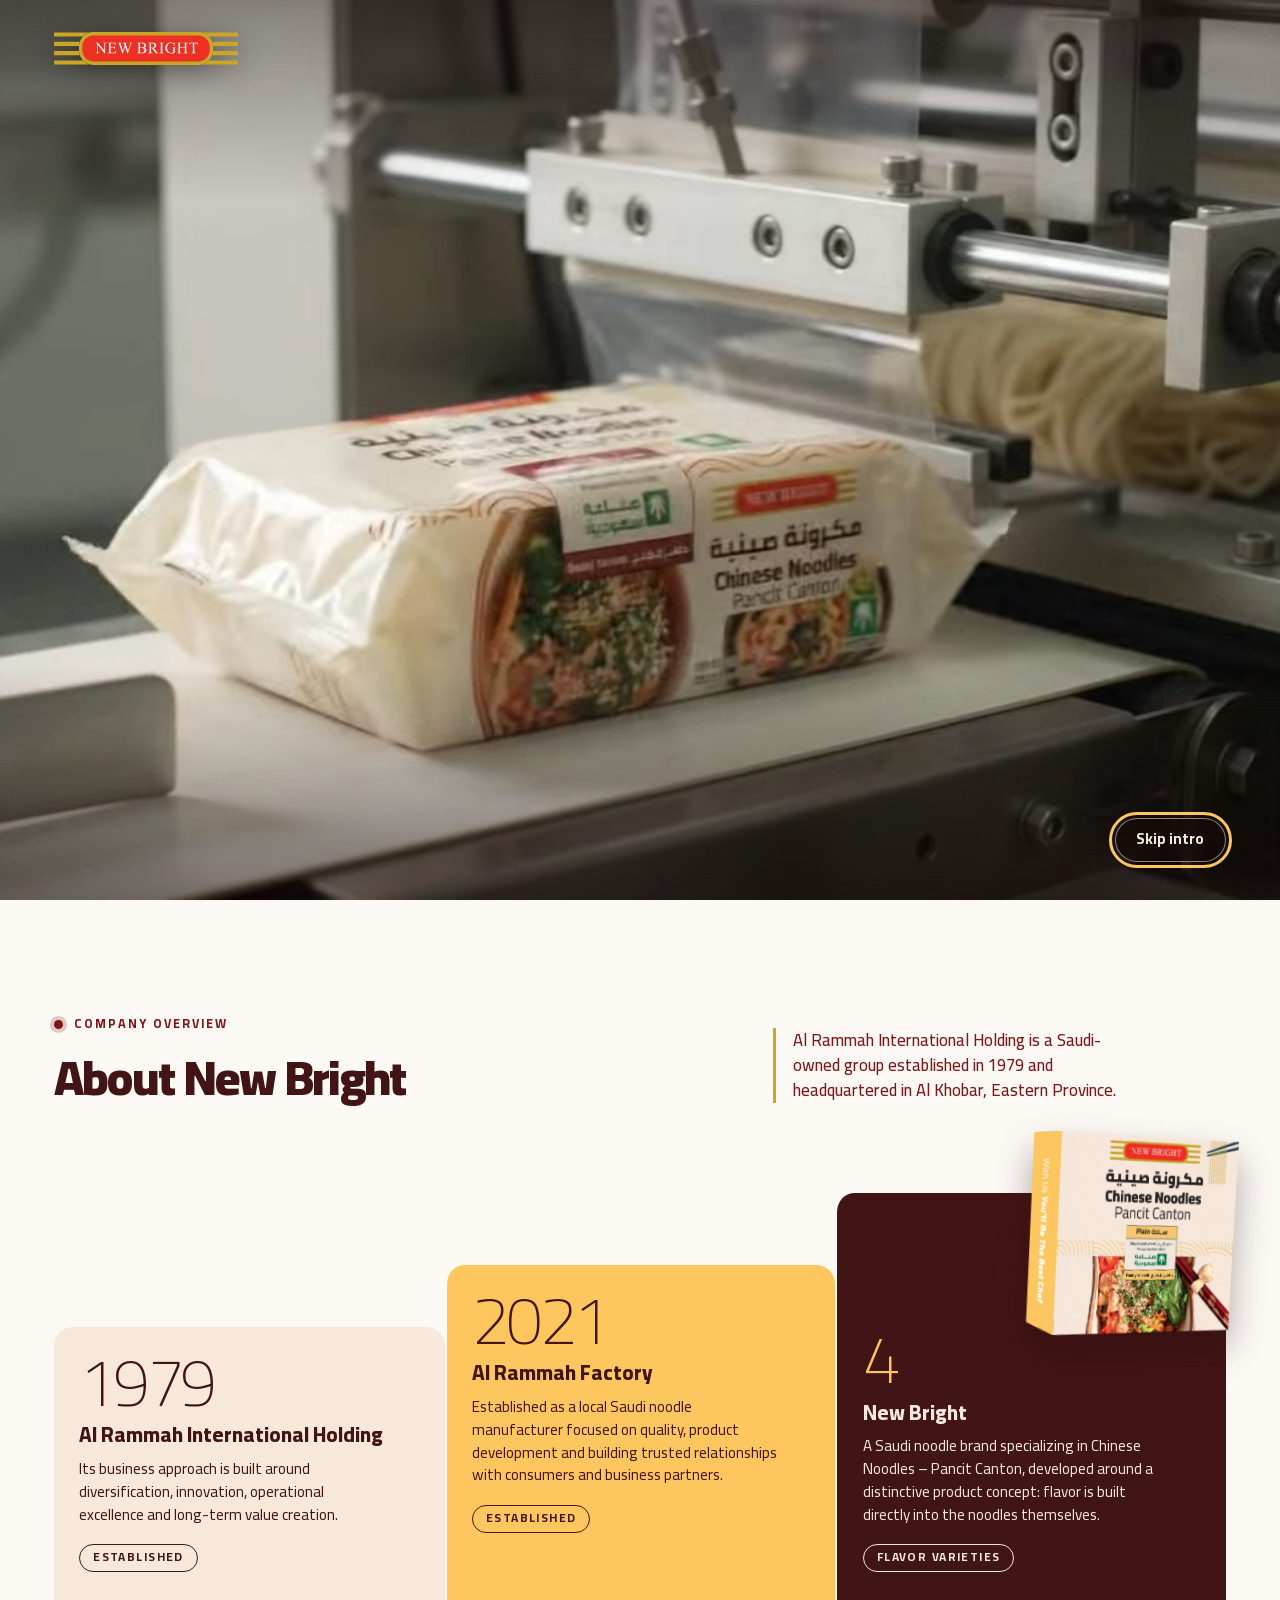
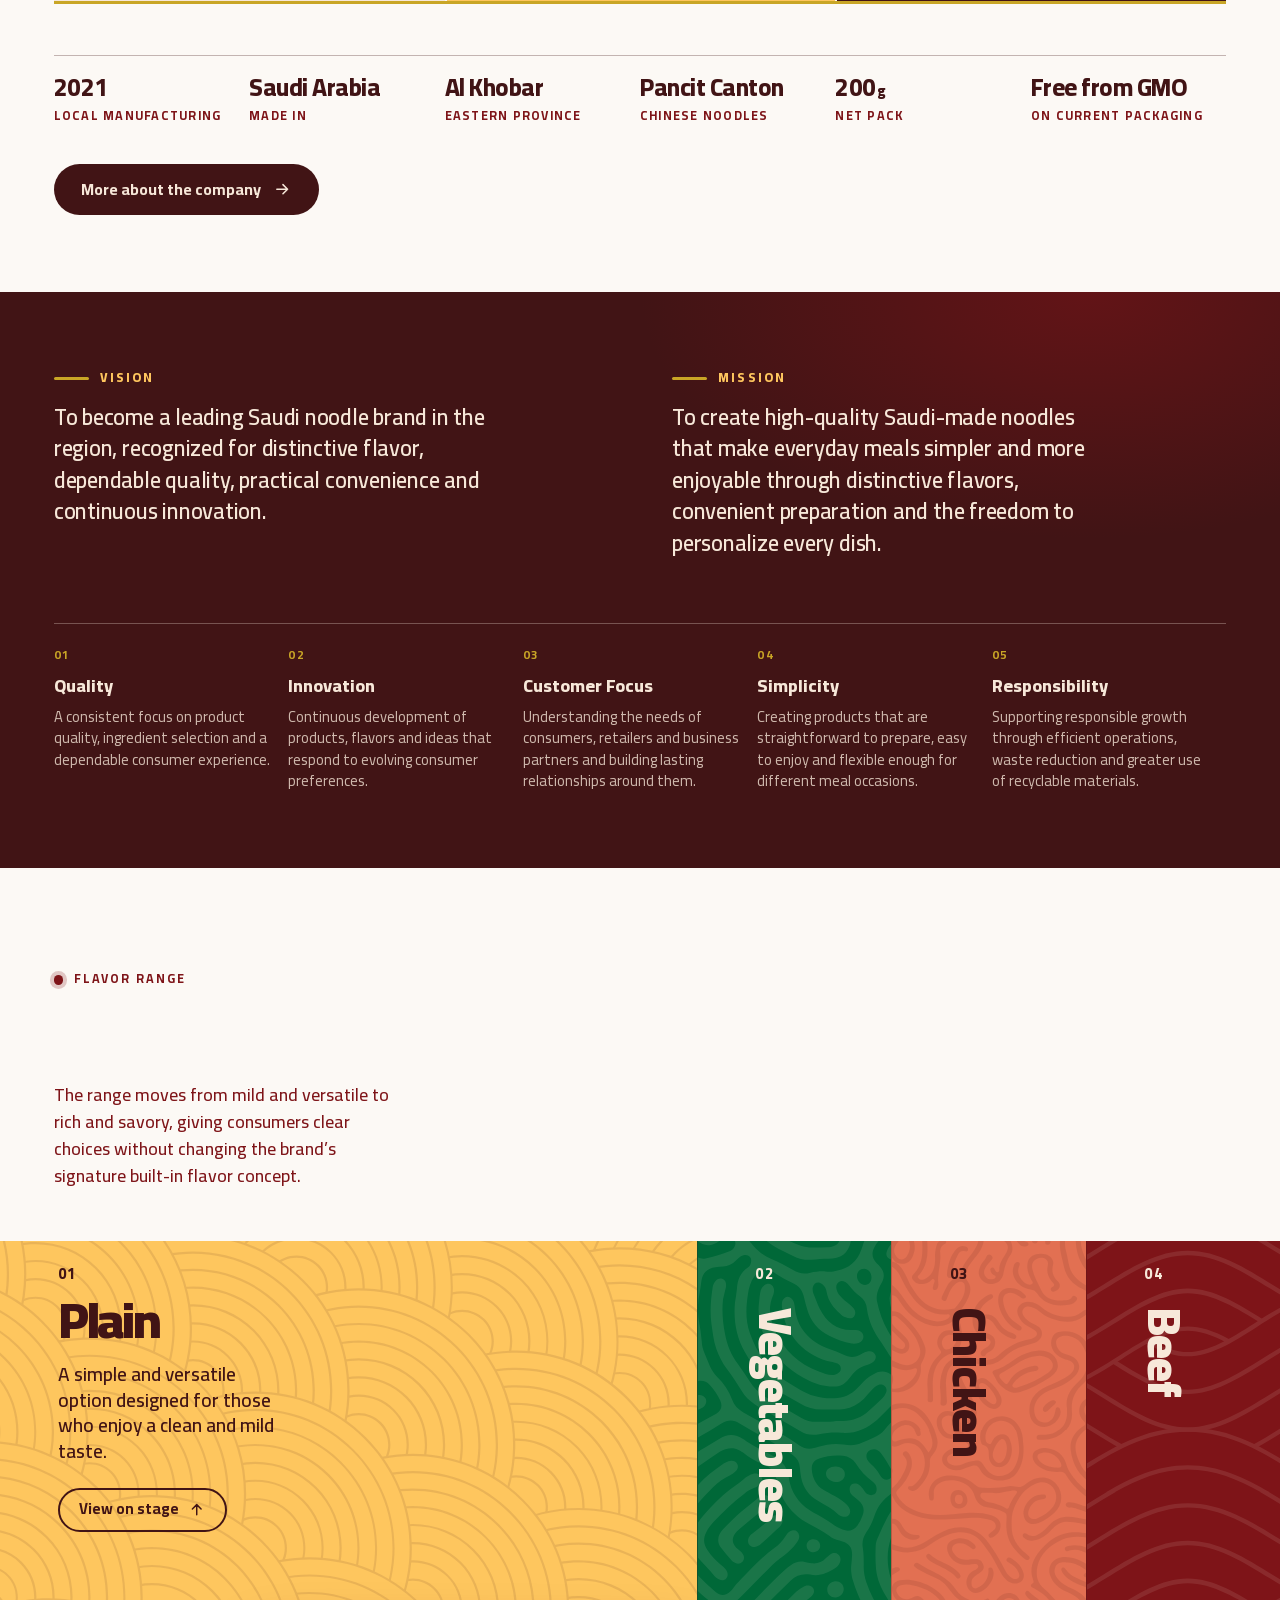
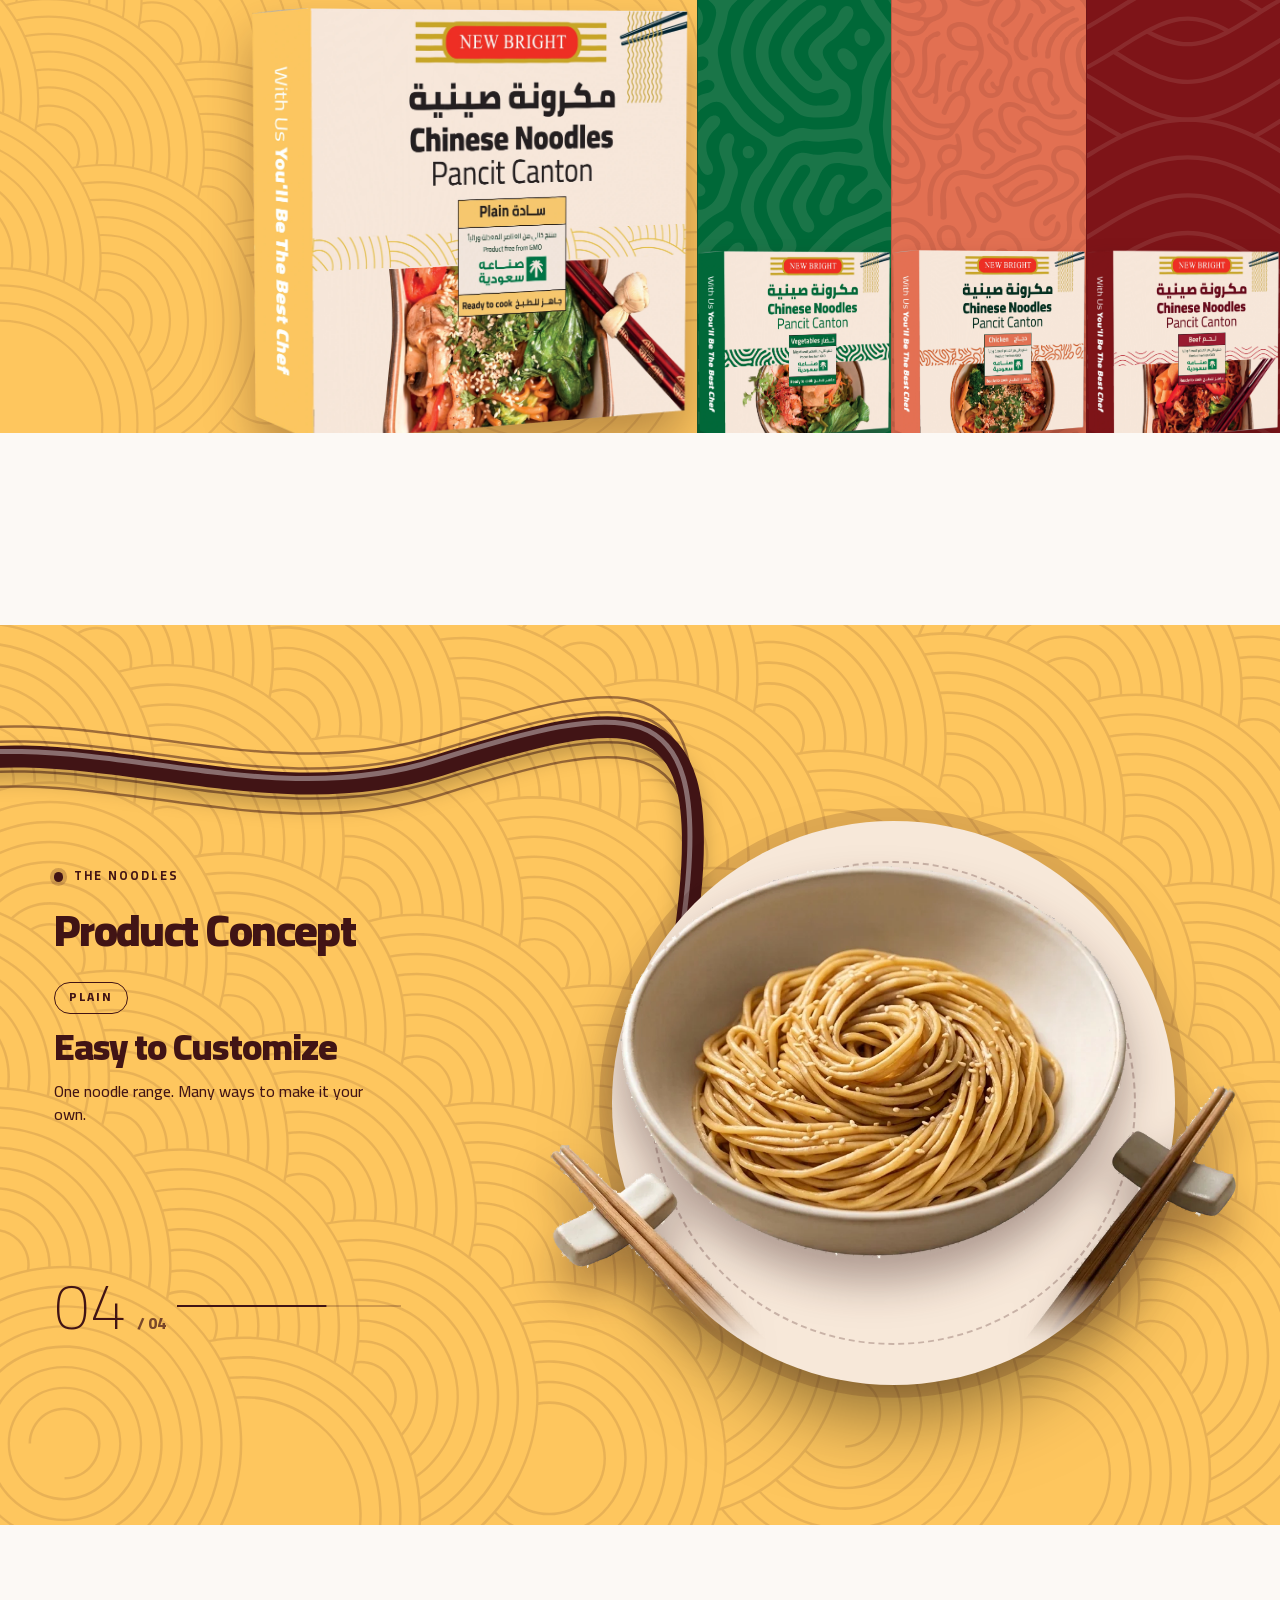
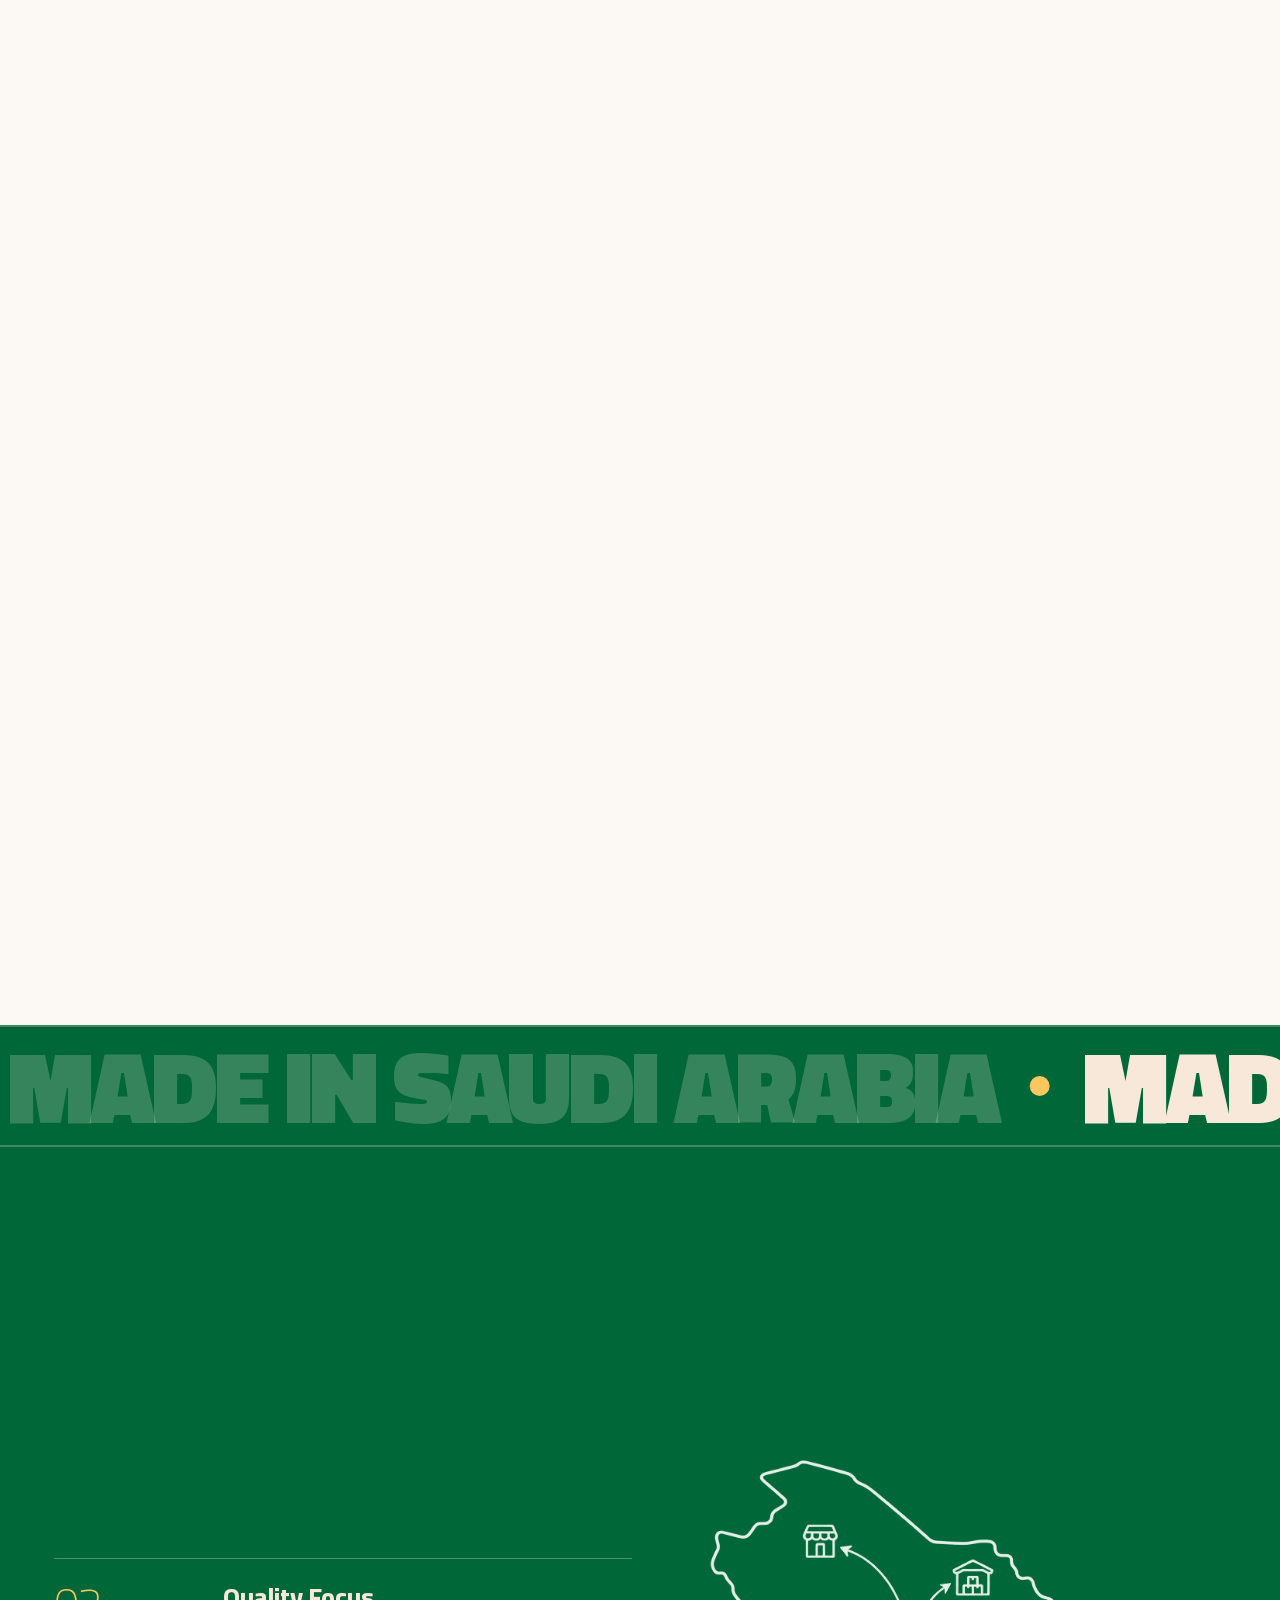
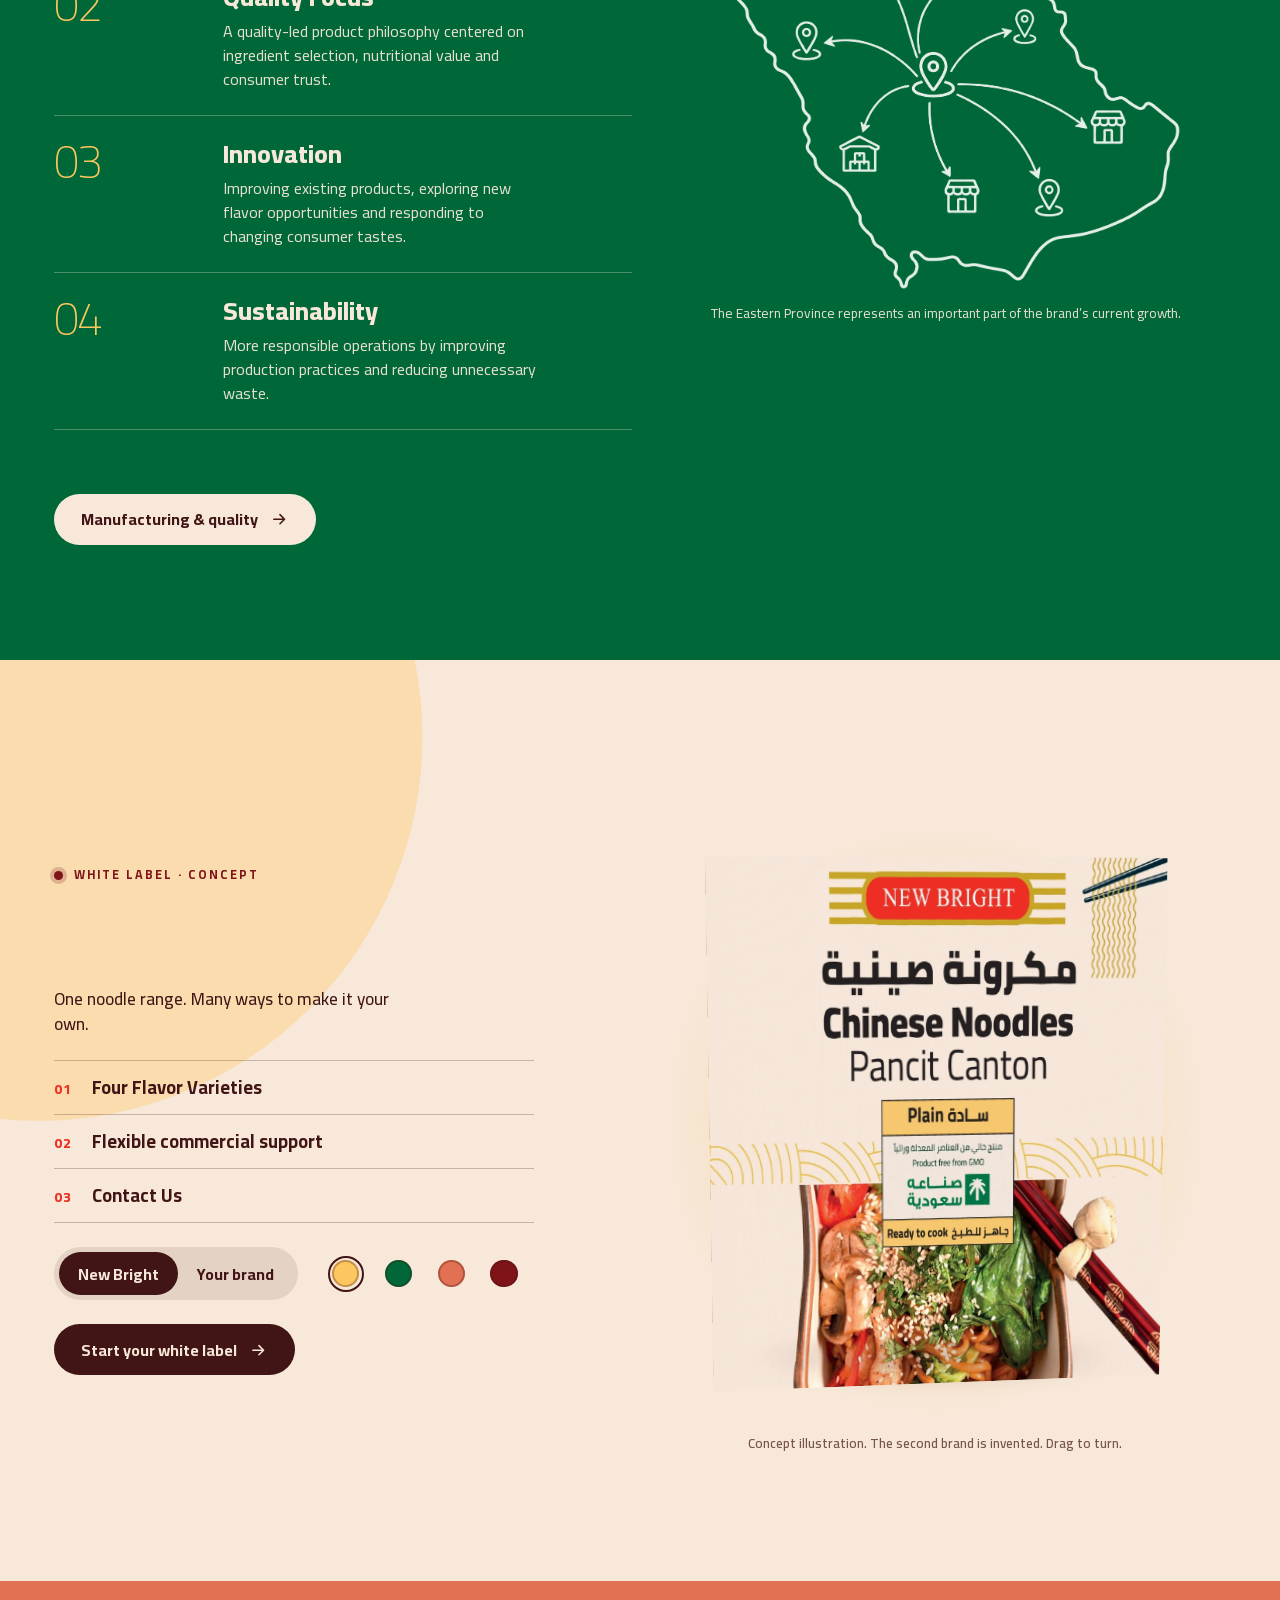
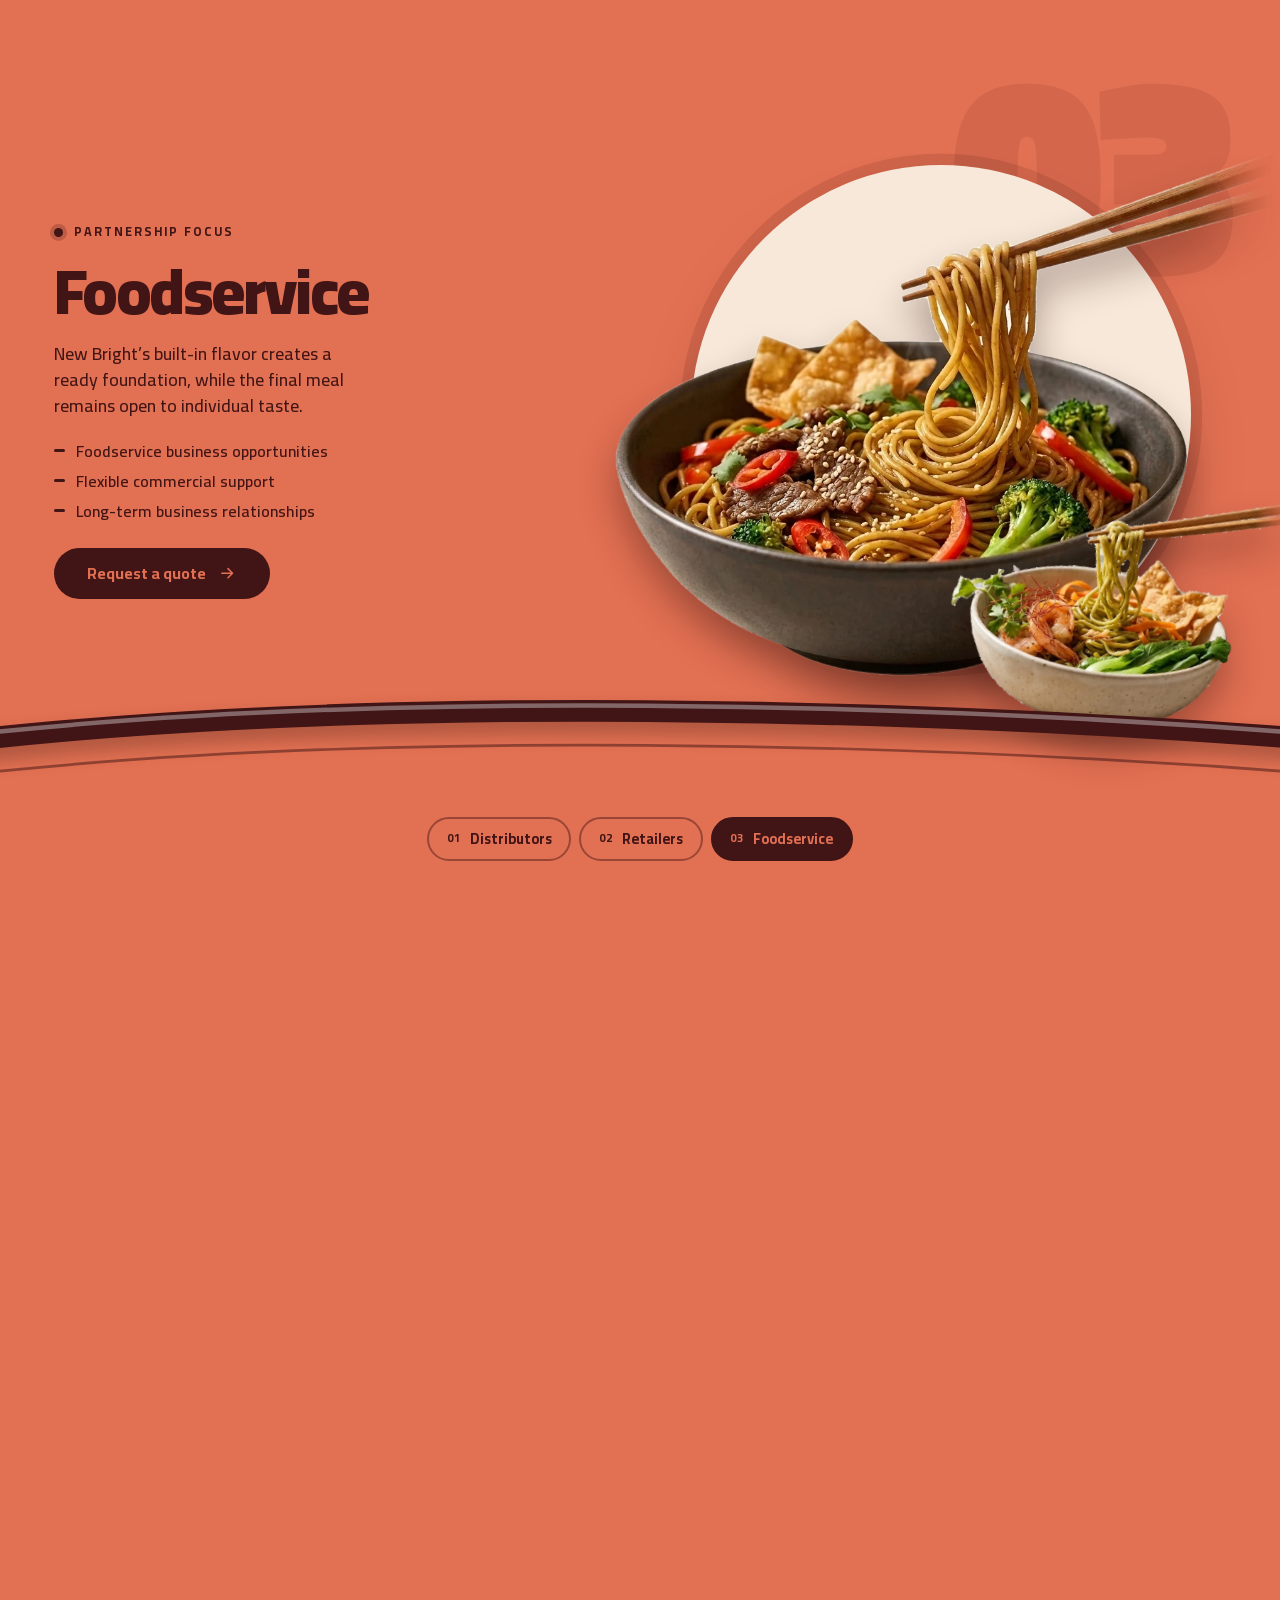
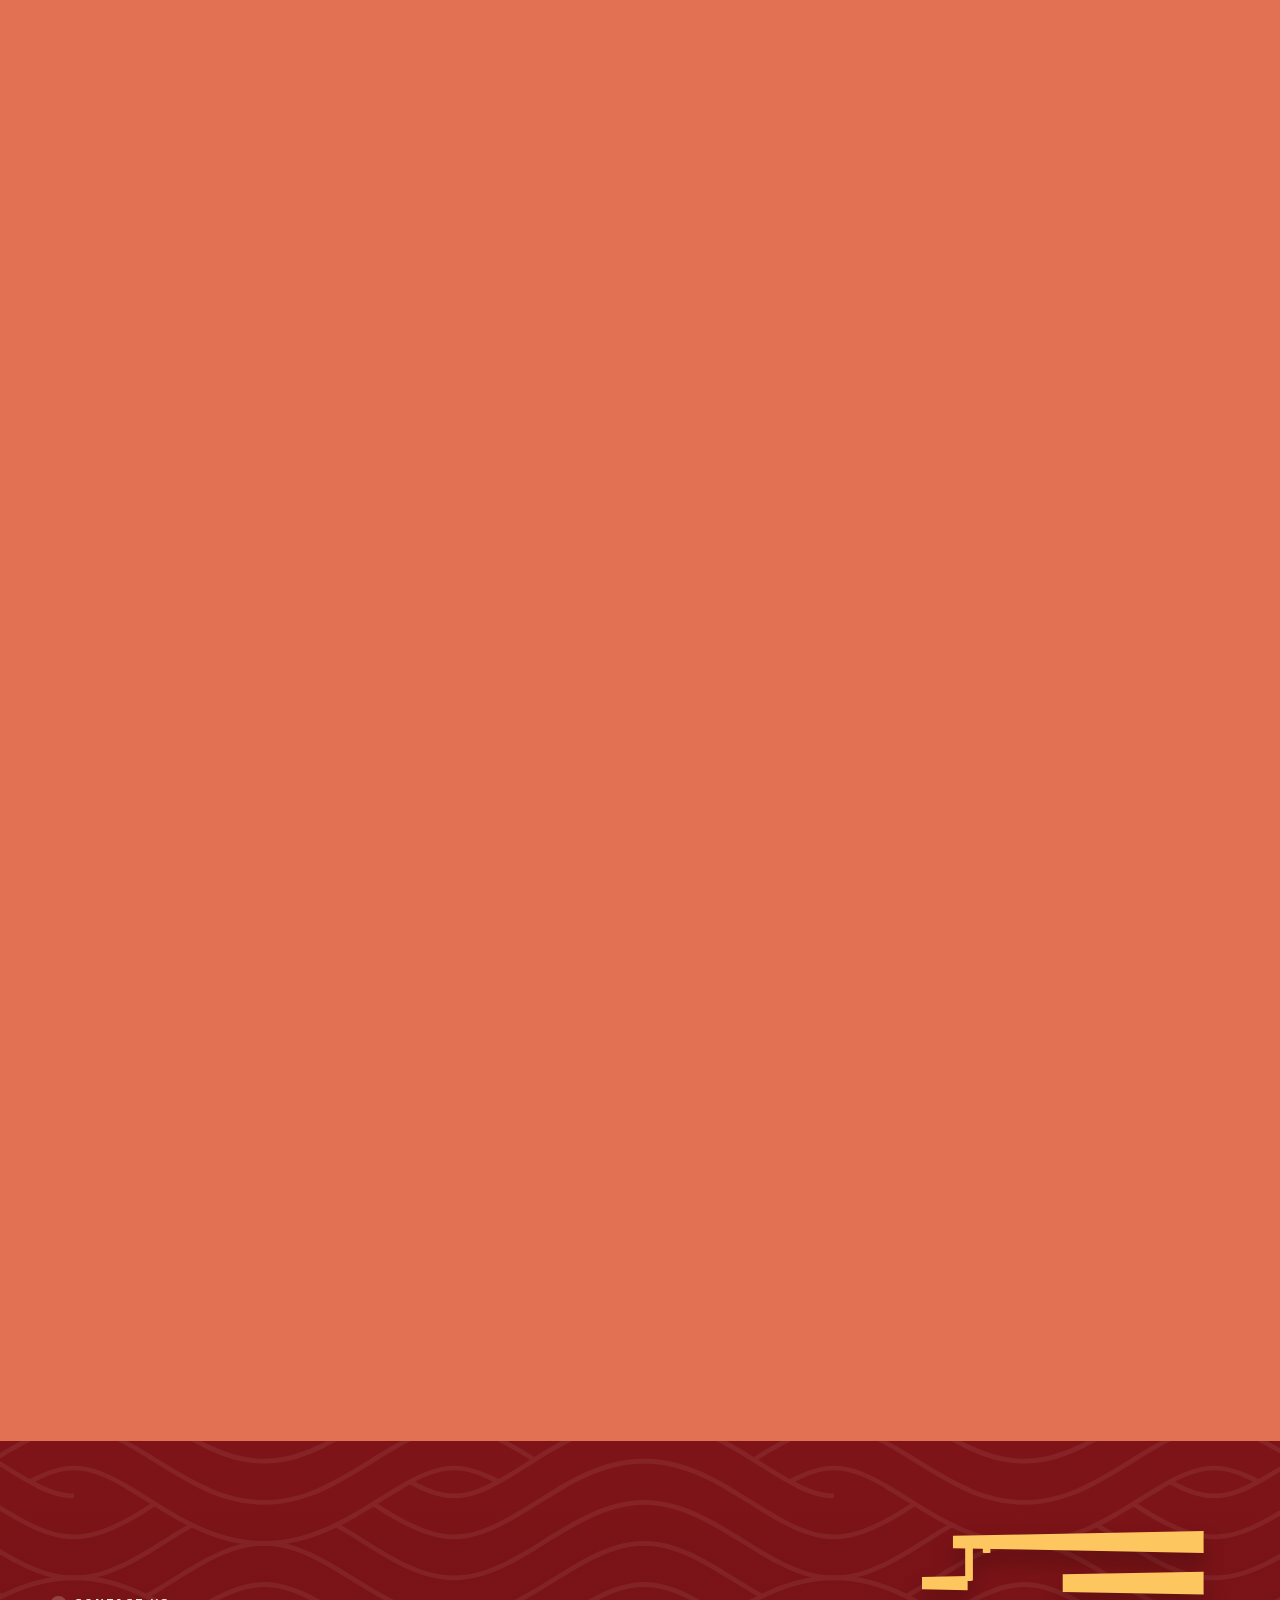
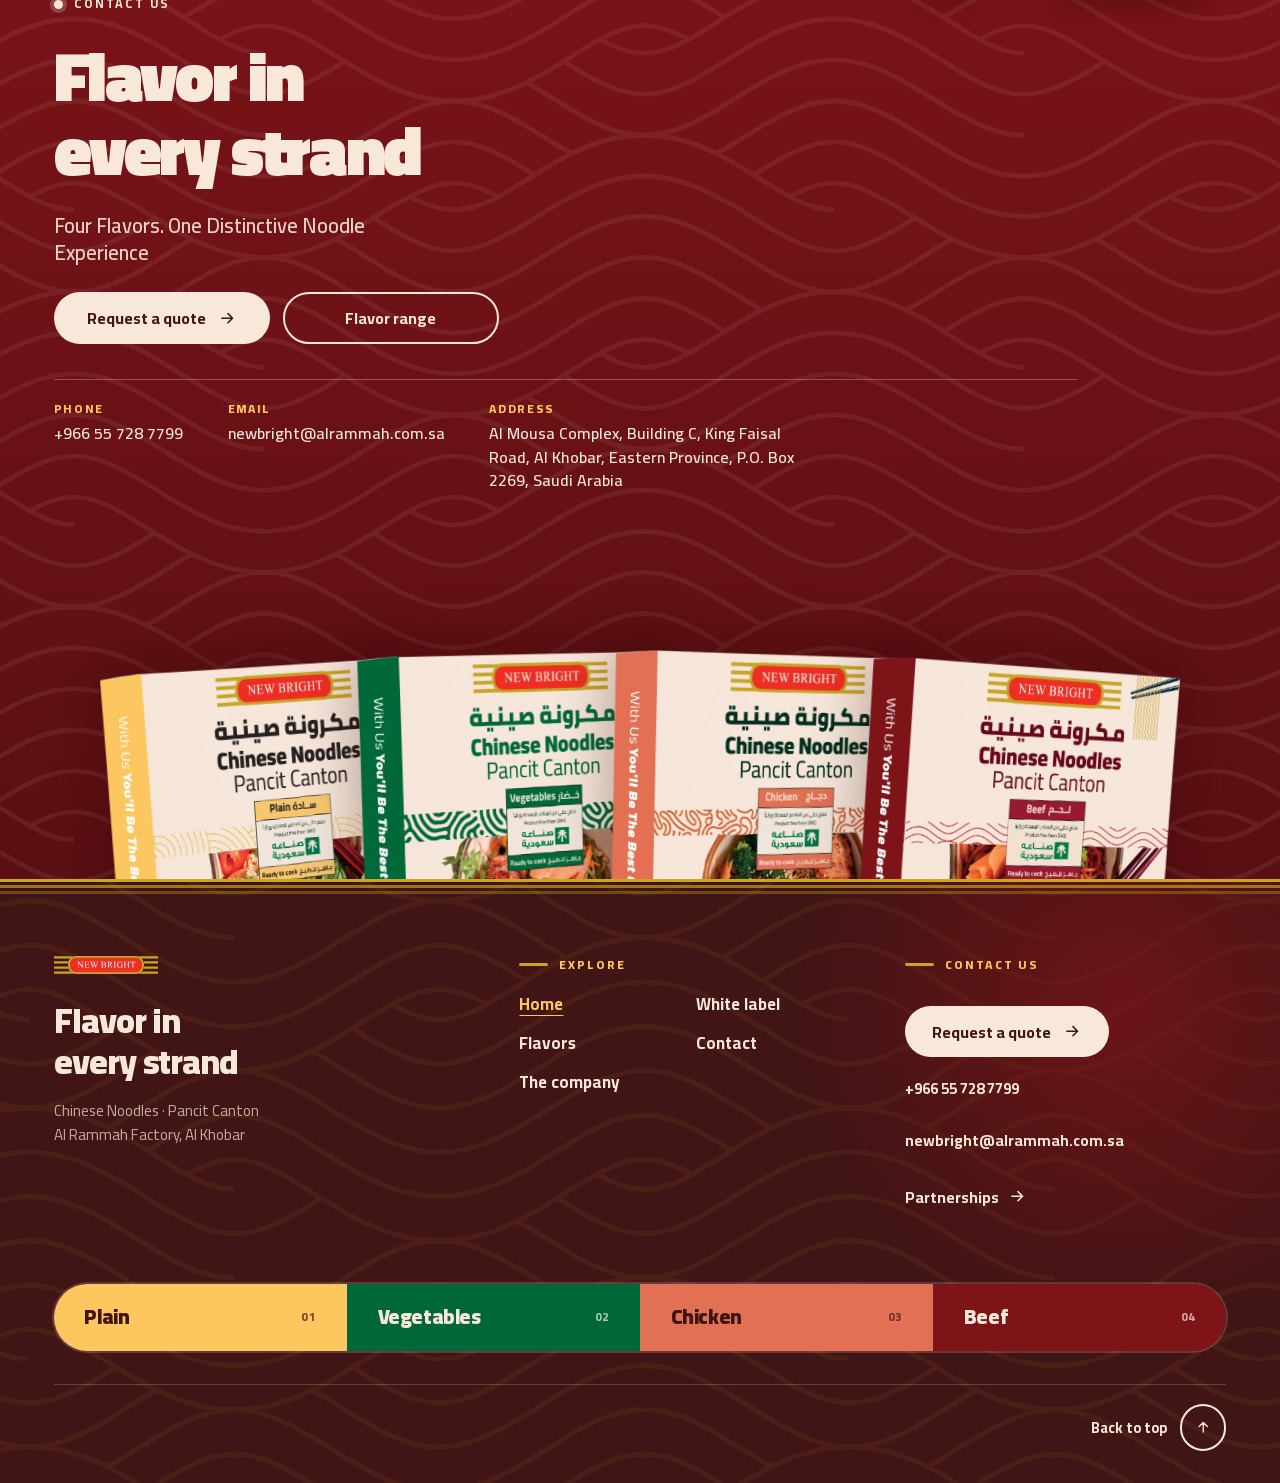
==== commit 116caf1d: "Home: an opening film (silent, skippable) that opens the site behind an iris - intro.js plays assets" ====
--- a/index.html
+++ b/index.html
@@ -11,9 +11,18 @@
 <link rel="preload" href="assets/fonts/cairo-latin.woff2" as="font" type="font/woff2" crossorigin>
 <link rel="preload" href="assets/packs/plain.webp" as="image">
 <script>document.documentElement.classList.add('js');try{var l=new URLSearchParams(location.search).get('lang')||localStorage.getItem('nb-lang');if(l==='ar'){document.documentElement.lang='ar';document.documentElement.dir='rtl'}}catch(e){}</script>
-<link rel="stylesheet" href="styles.css?v=29">
+<script>(function(){var d=document.documentElement;try{var rm=matchMedia('(prefers-reduced-motion: reduce)').matches;var n=performance.getEntriesByType&&performance.getEntriesByType('navigation')[0];var internal=n&&n.type==='navigate'&&document.referrer&&new URL(document.referrer).origin===location.origin;var back=n&&n.type==='back_forward';if(!rm&&!internal&&!back)d.classList.add('nbi-on')}catch(e){d.classList.add('nbi-on')}})()</script>
+<link rel="stylesheet" href="styles.css?v=31">
 </head>
 <body data-hdr="light">
+<div class="nbi" id="nbIntro">
+  <video muted playsinline autoplay preload="auto" disablepictureinpicture disableremoteplayback tabindex="-1" aria-hidden="true" poster="assets/video/intro-poster.jpg">
+    <source src="assets/video/intro.mp4" type='video/mp4; codecs="avc1.64001f"'>
+    <source src="assets/video/intro.webm" type='video/webm; codecs="vp9"'>
+  </video>
+  <img class="nbi-logo" src="assets/brand/logo.svg" alt="New Bright" width="591" height="105">
+  <button class="nbi-skip" type="button">Skip intro</button>
+</div>
 
 <a class="skip" href="#main" data-i18n="skip">Skip to content</a>
 
@@ -478,8 +487,9 @@
   </div>
 </footer>
 
+<script src="intro.js?v=1"></script>
 <script src="nav.js?v=1"></script>
 <script src="assets/vendor/lenis.min.js"></script>
-<script src="app.js?v=21"></script>
+<script src="app.js?v=22"></script>
 </body>
 </html>
--- a/styles.css
+++ b/styles.css
@@ -817,3 +817,24 @@
   .hero-copy{position:relative;inset:auto;padding-inline:var(--pad);max-width:none}
   .packs{position:relative;inset:auto;flex:1 0 auto;min-height:calc(var(--w) + var(--floor));margin-block-start:1.2rem}
 }
+
+/* ═══ The opening film (home page only; intro.js) ═══ */
+html.nbi-on{overflow:hidden}
+.nbi{display:none;position:fixed;inset:0;z-index:9999;overflow:hidden;background:#1a0808;clip-path:circle(150vmax at 50% 56%);transition:clip-path 1.2s cubic-bezier(.7,0,.2,1);-webkit-user-select:none;user-select:none}
+html.nbi-on .nbi,.nbi.out,.nbi.fast{display:block}
+.nbi video{position:absolute;inset:0;width:100%;height:100%;object-fit:cover;object-position:60% 50%;pointer-events:none;transform:scale(1);transition:transform 1.2s cubic-bezier(.7,0,.2,1)}
+.nbi::after{content:"";position:absolute;inset:0;pointer-events:none;background:radial-gradient(120% 90% at 50% 50%,transparent 58%,rgb(20 5 5/.42)),linear-gradient(0deg,rgb(20 5 5/.5),transparent 26%),linear-gradient(180deg,rgb(20 5 5/.38),transparent 22%)}
+.nbi-logo{position:absolute;z-index:2;inset-block-start:clamp(1.1rem,3vw,2rem);inset-inline-start:var(--pad);width:clamp(7.5rem,15vw,11.5rem);height:auto;filter:drop-shadow(0 6px 14px rgb(0 0 0/.45));opacity:0;transition:opacity .9s .3s}
+.nbi.is-playing .nbi-logo{opacity:1}
+.nbi-skip{position:absolute;z-index:2;inset-block-end:clamp(1.2rem,3.4vw,2.4rem);inset-inline-end:var(--pad);min-height:2.75rem;padding:0 1.3rem;border-radius:999px;border:1.5px solid rgb(247 232 217/.55);background:rgb(26 8 8/.42);-webkit-backdrop-filter:blur(8px);backdrop-filter:blur(8px);color:var(--cream);font-weight:700;font-size:.95rem;cursor:pointer;opacity:0;transition:opacity .6s .7s,background-color .3s,border-color .3s}
+.nbi.is-playing .nbi-skip{opacity:1}
+.nbi-skip:hover{background:rgb(247 232 217/.18);border-color:var(--cream)}
+.nbi-skip:focus-visible{outline:3px solid var(--yellow);outline-offset:3px}
+/* closing: an iris narrowing on the middle of the page while the picture drifts forward */
+.nbi.out{clip-path:circle(0 at 50% 56%)}
+.nbi.out video{transform:scale(1.14)}
+.nbi.out .nbi-skip,.nbi.out .nbi-logo{opacity:0;transition:opacity .25s}
+.nbi.fast{clip-path:none;opacity:0;transition:opacity .45s}
+/* while the film plays the page waits, so its own entrance is seen when the film opens */
+html.nbi-on .hero *,html.nbi-on .hdr,html.nbi-on .hdr *{animation-play-state:paused!important}
+@media print{.nbi{display:none!important}}
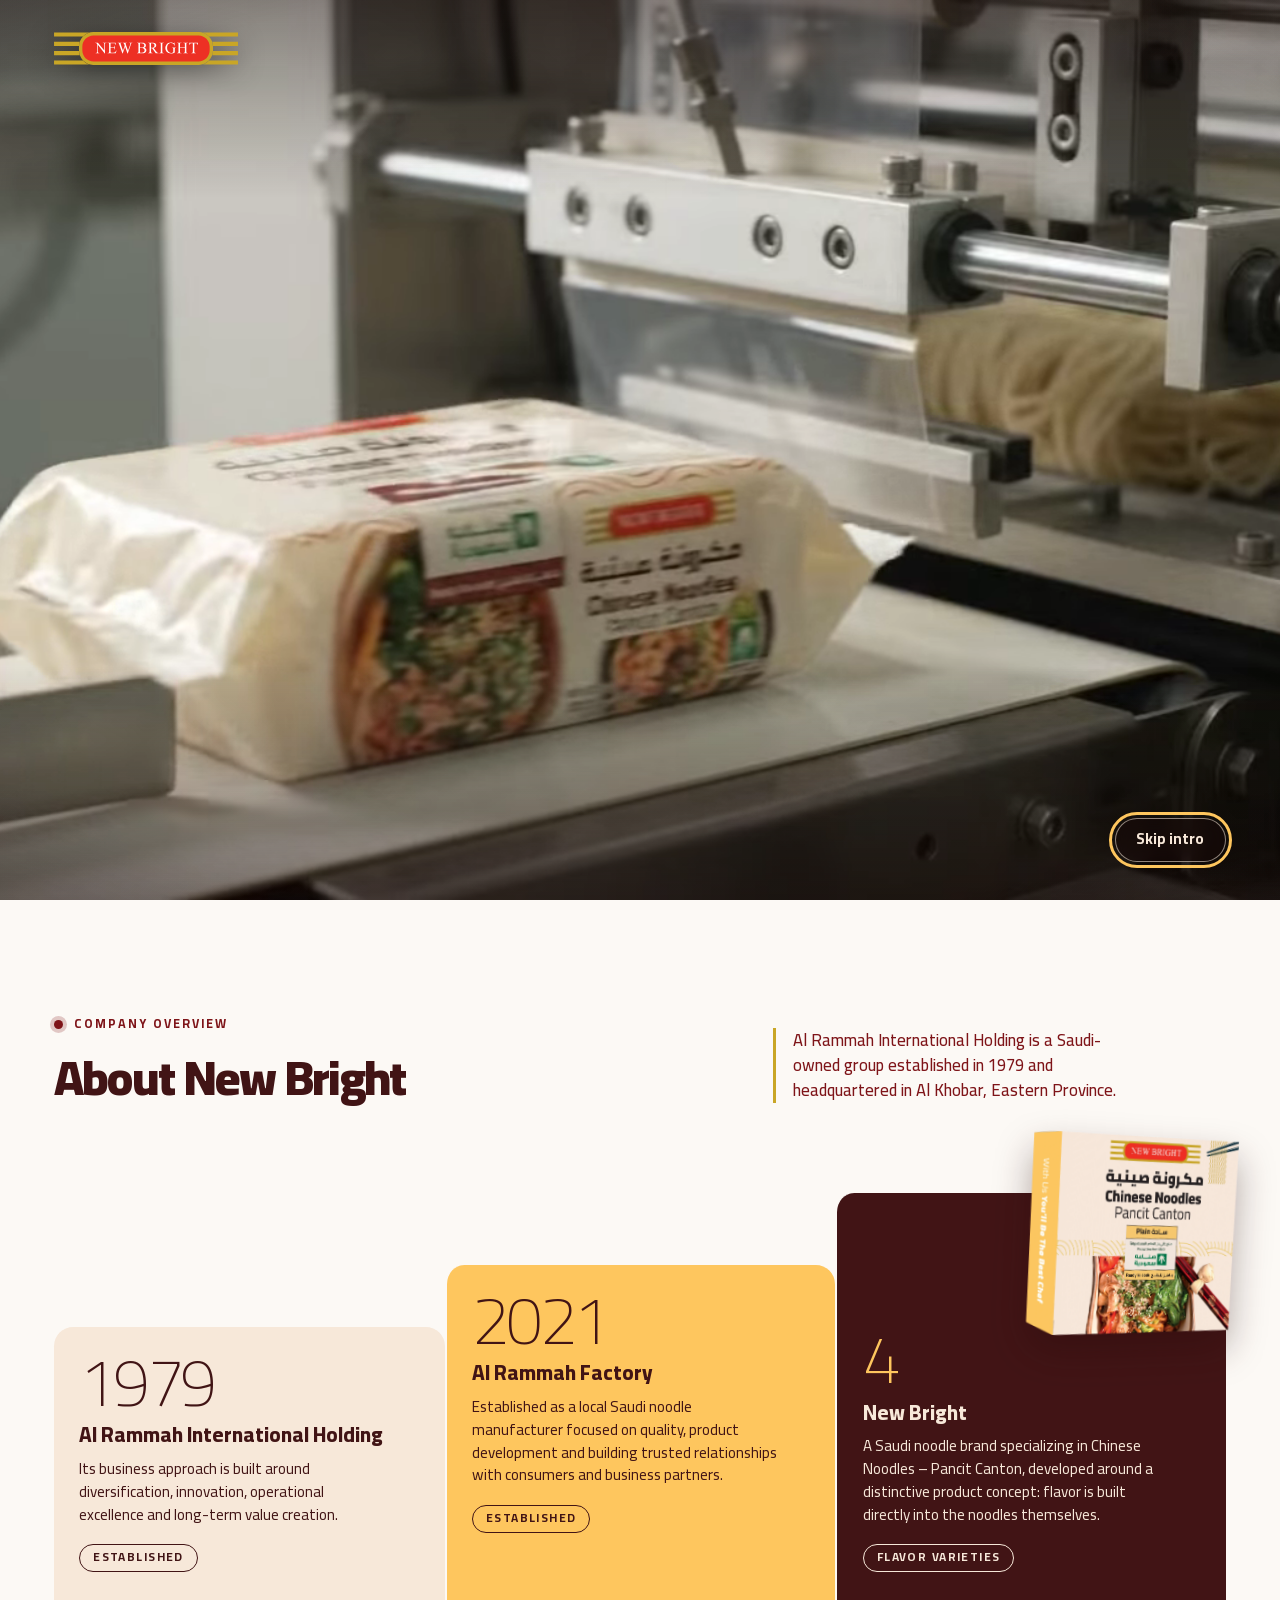
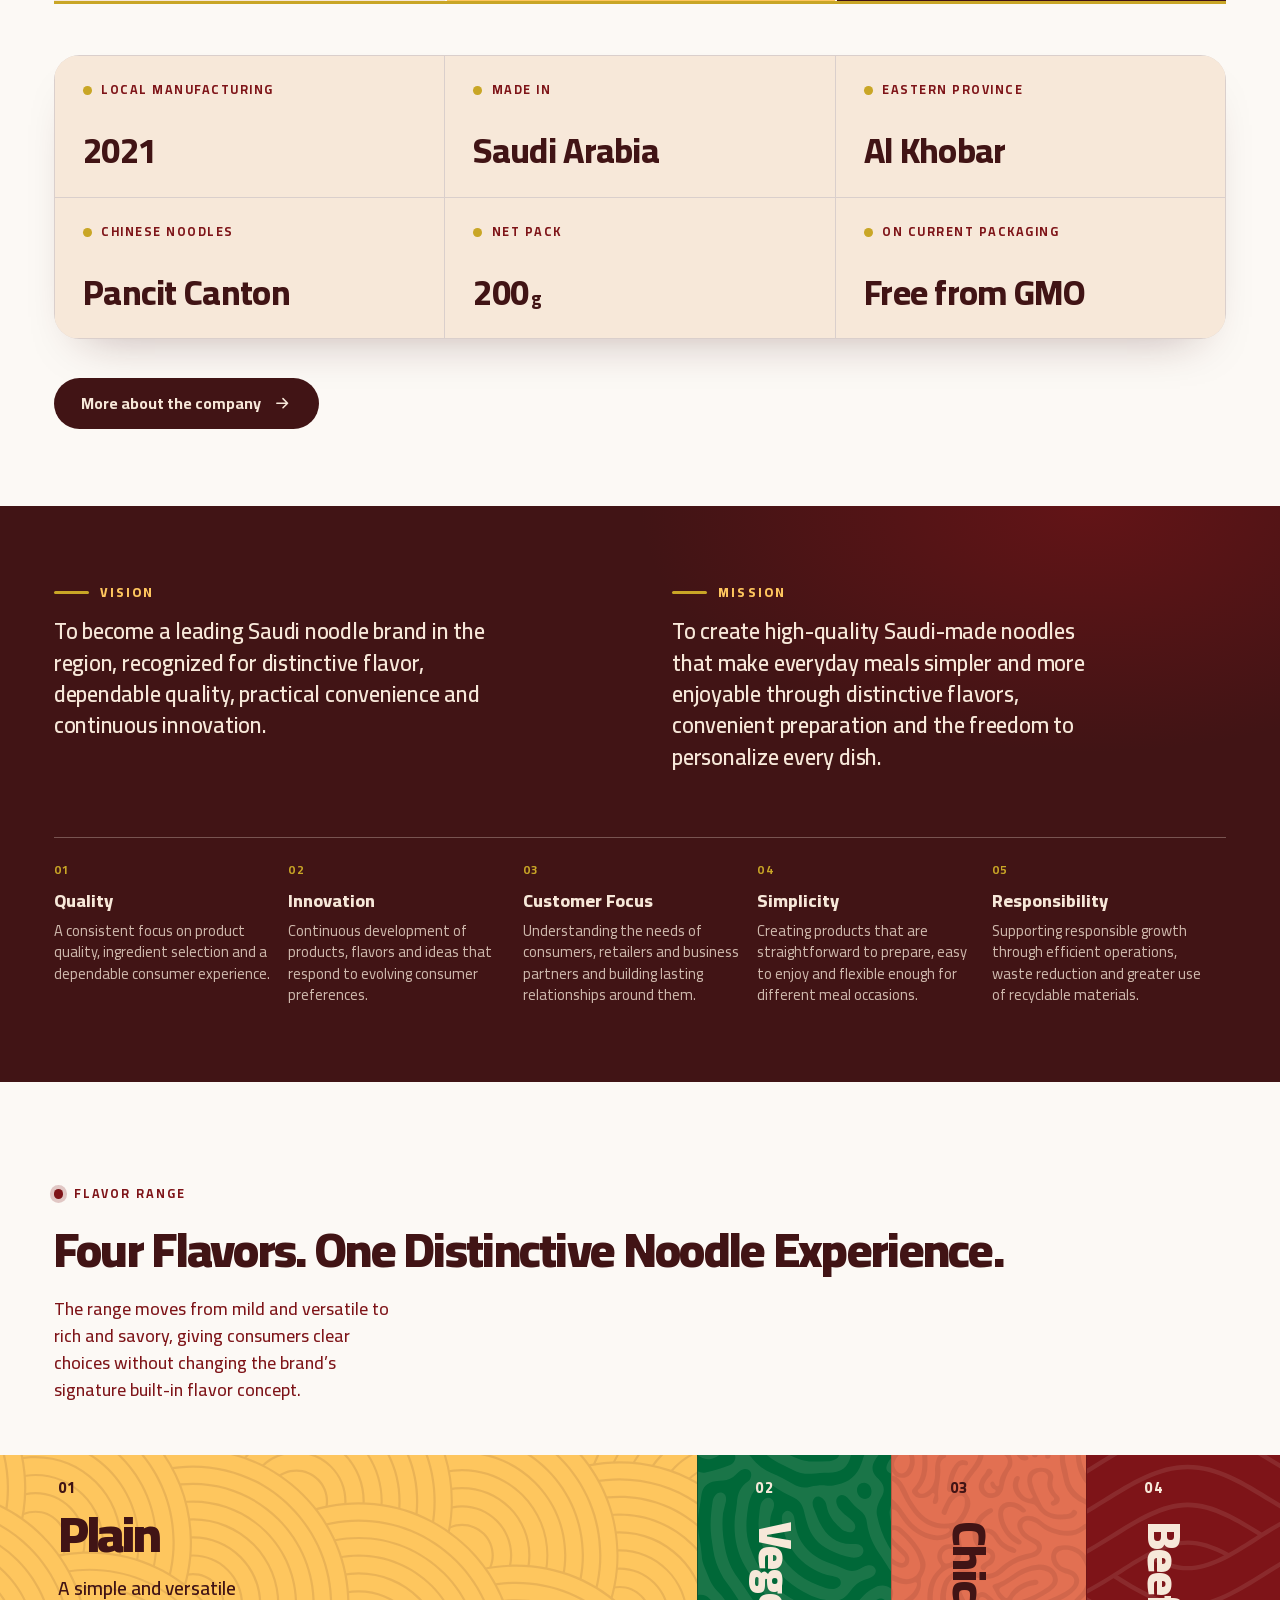
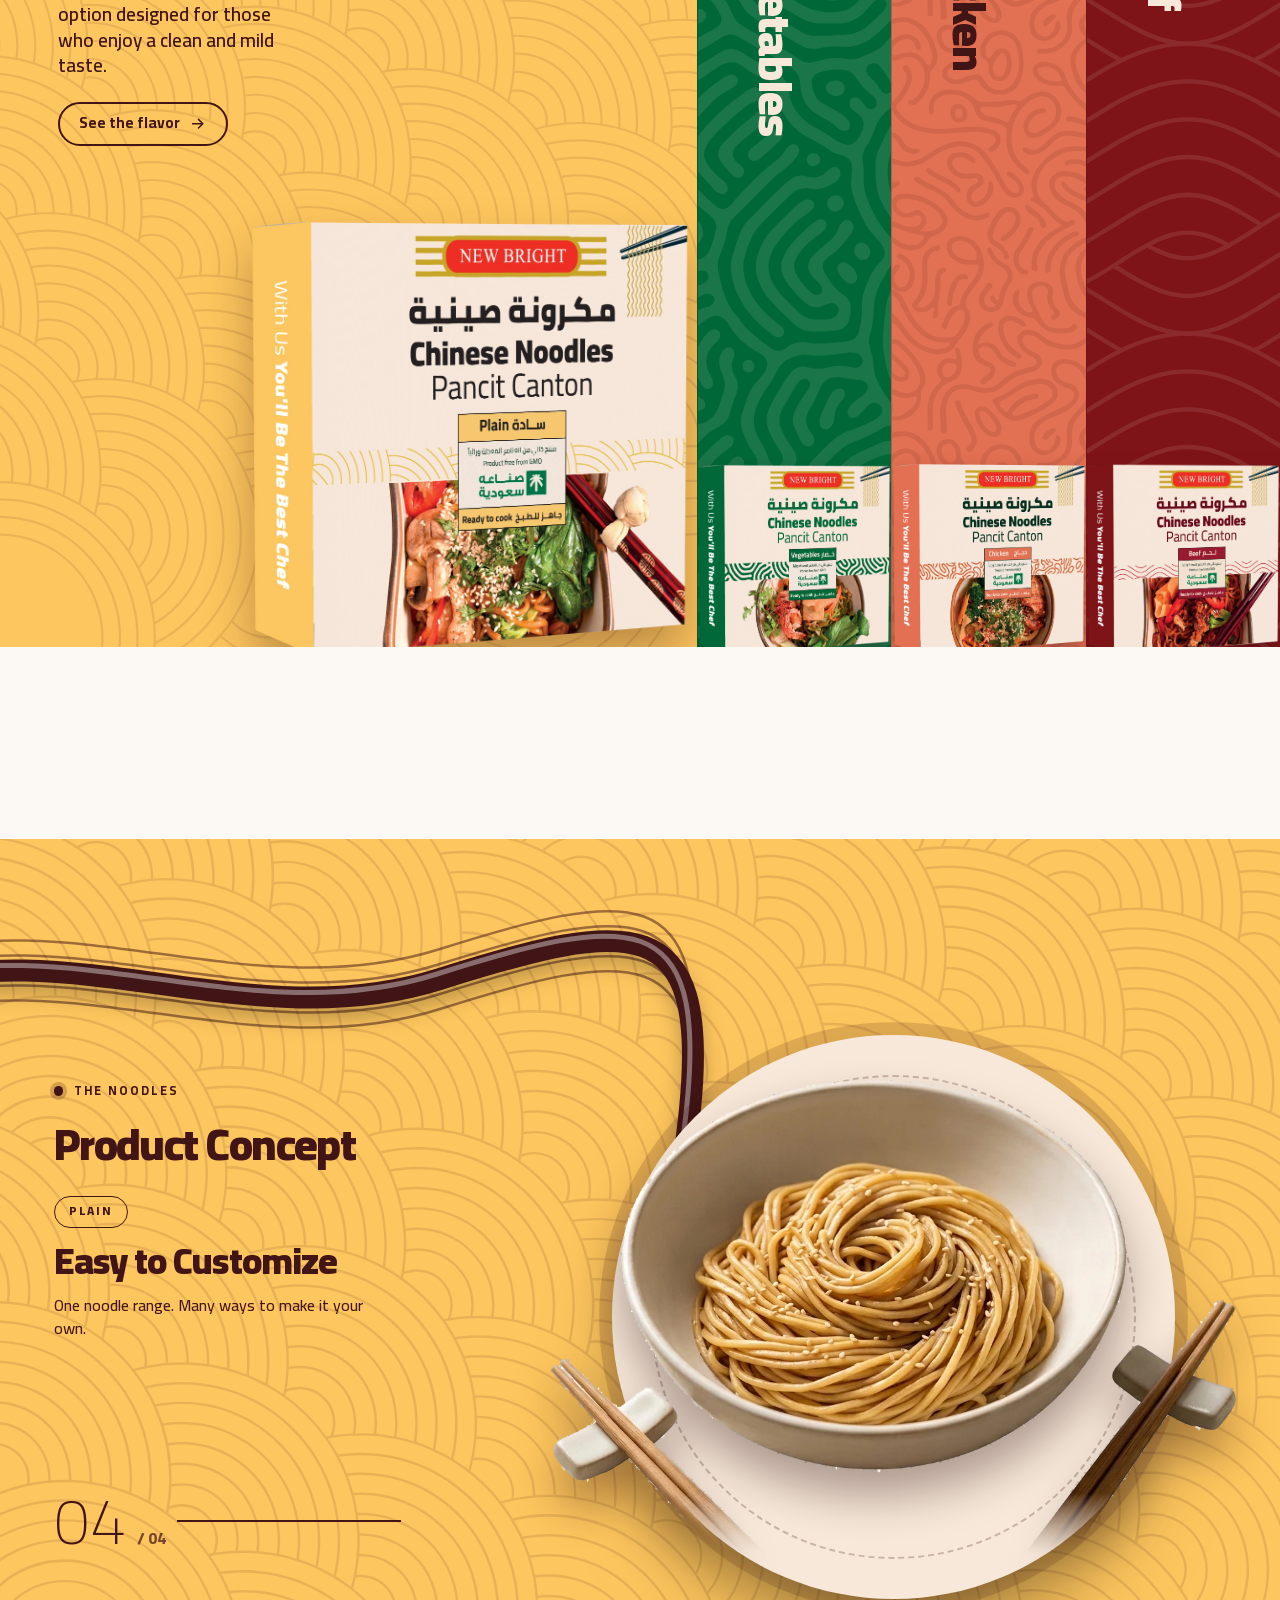
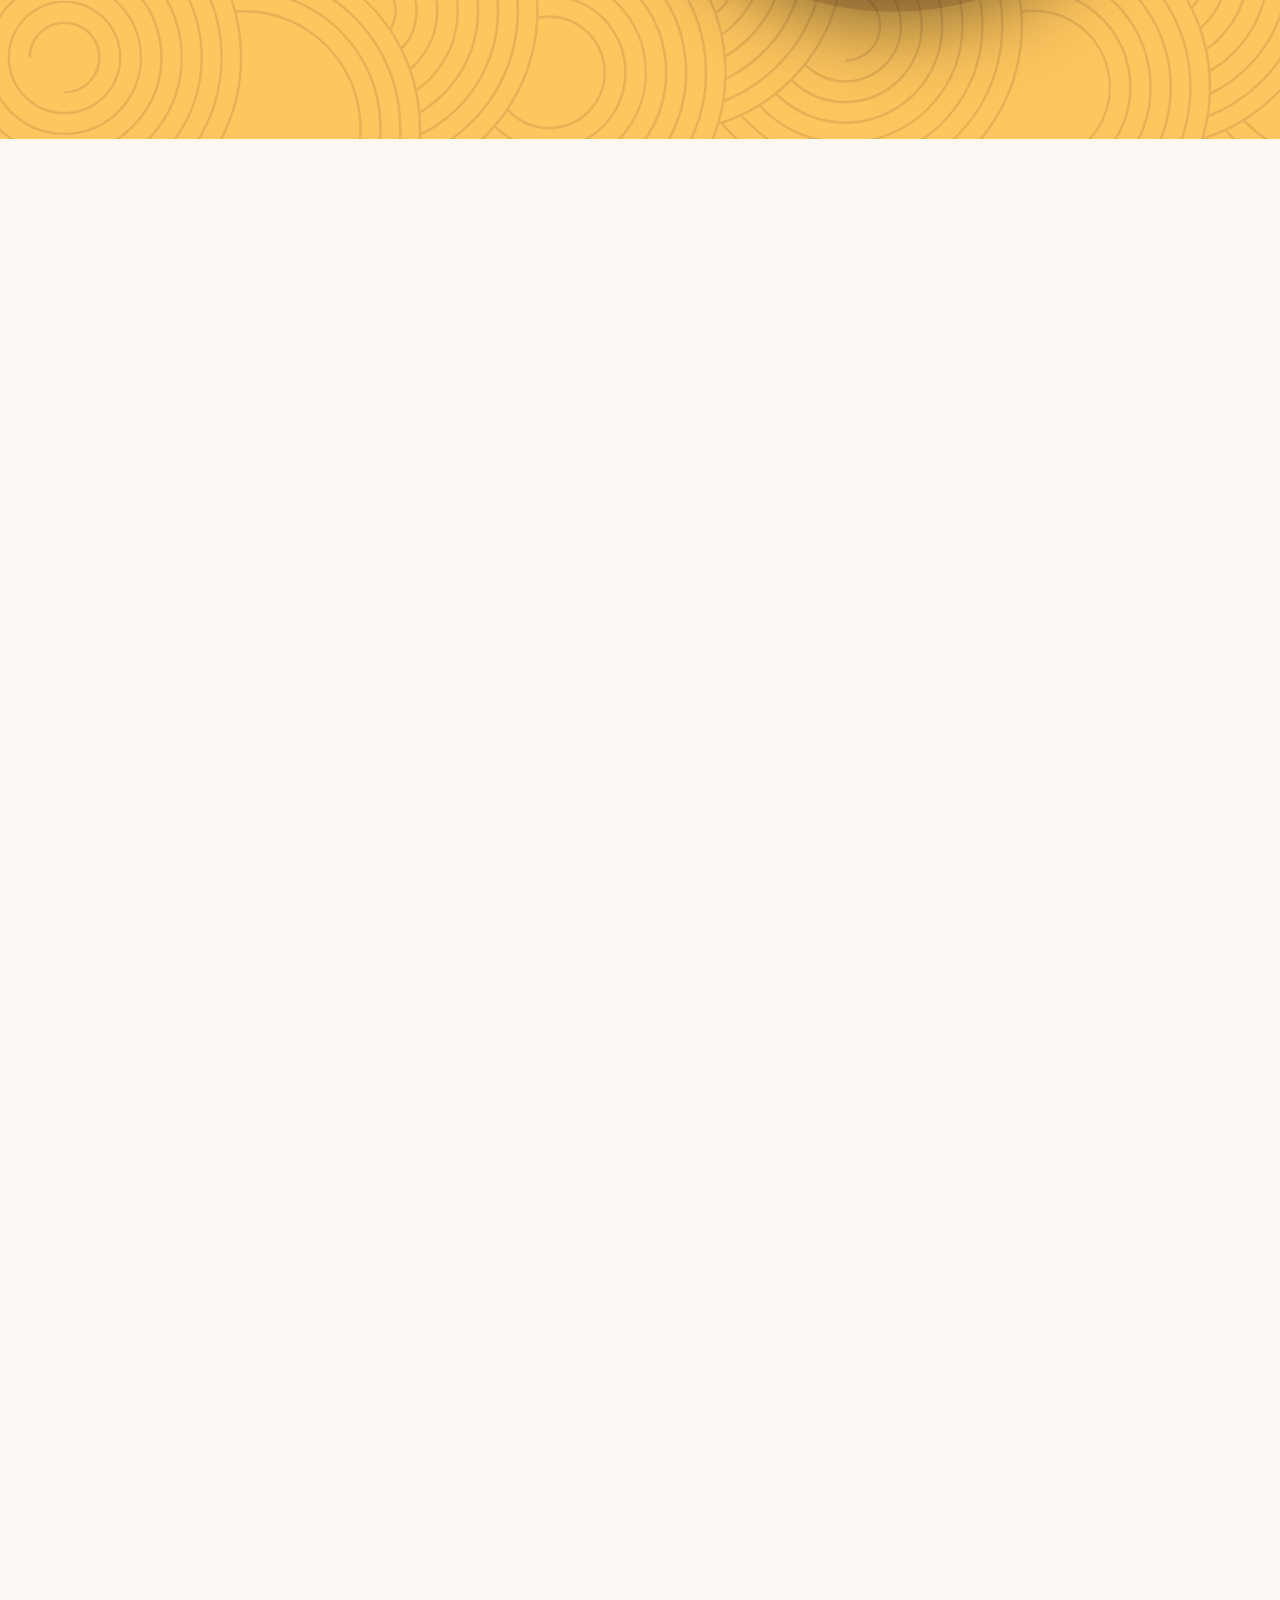
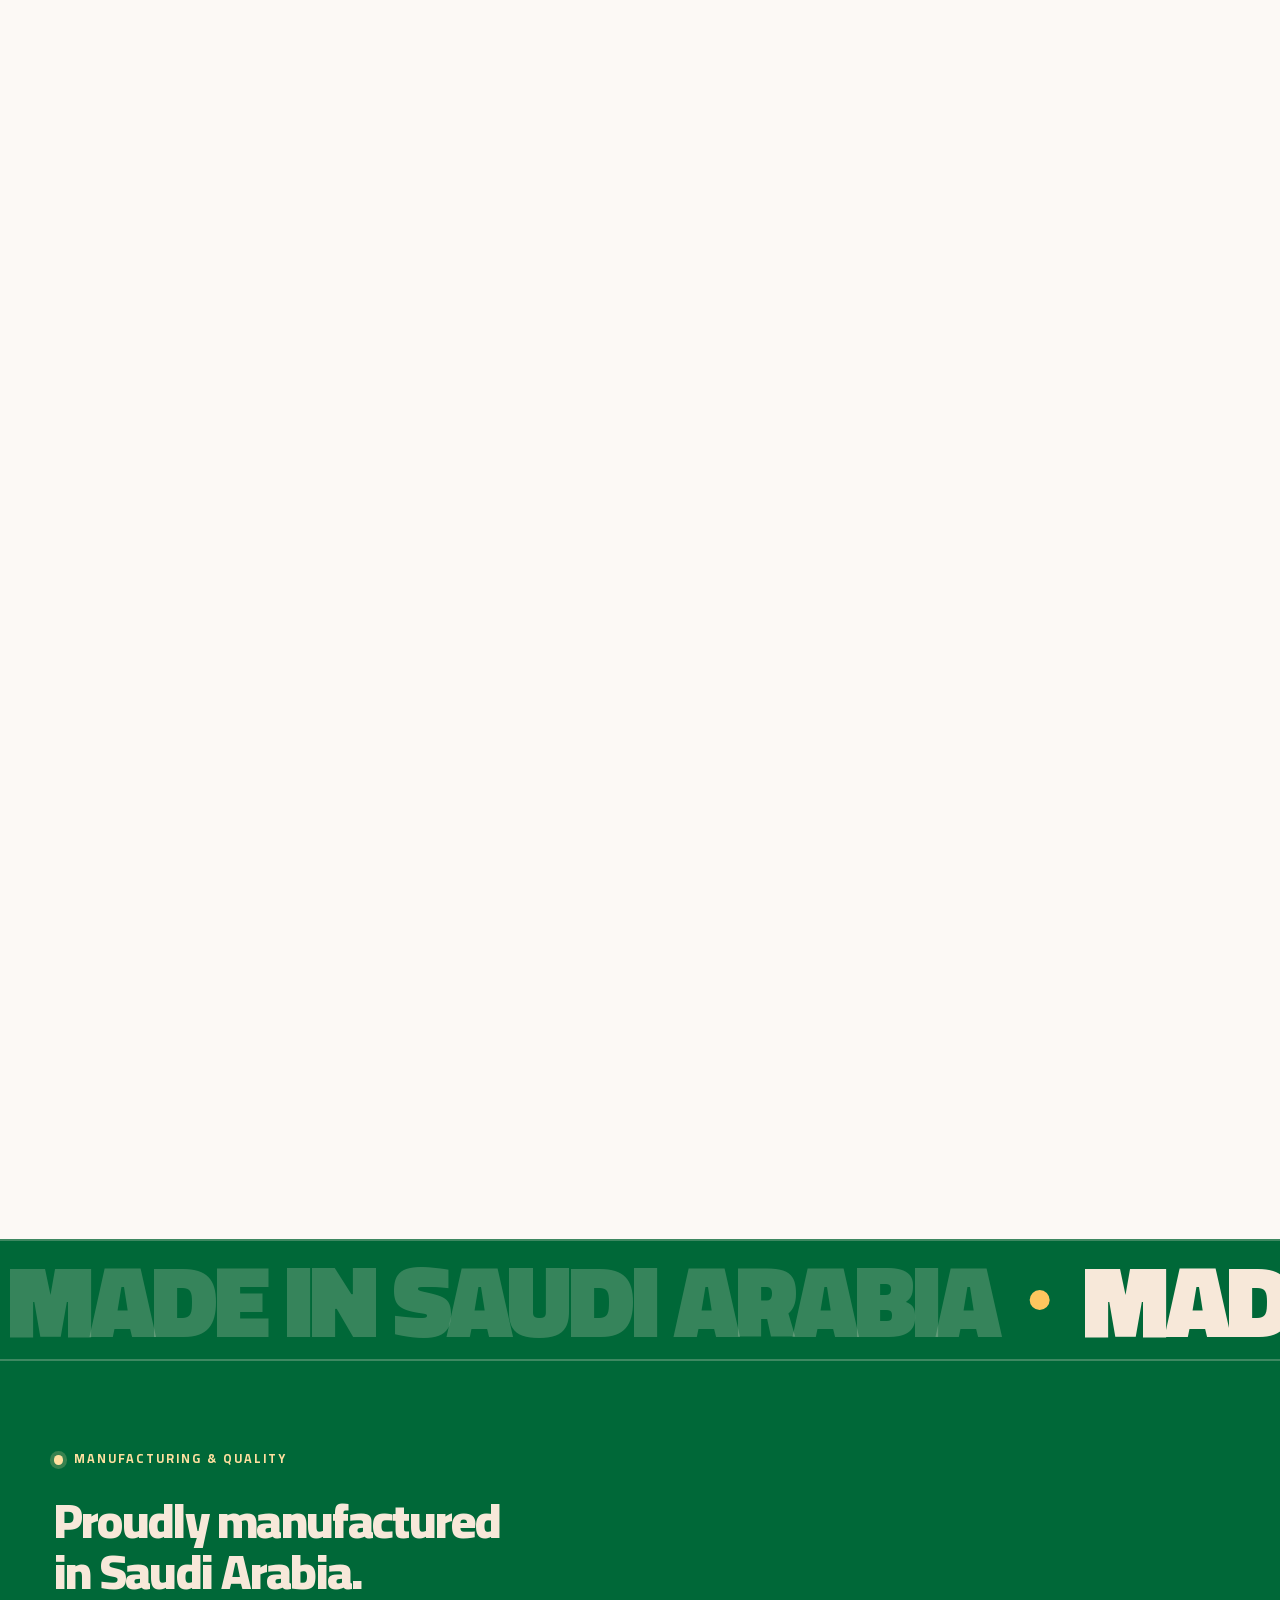
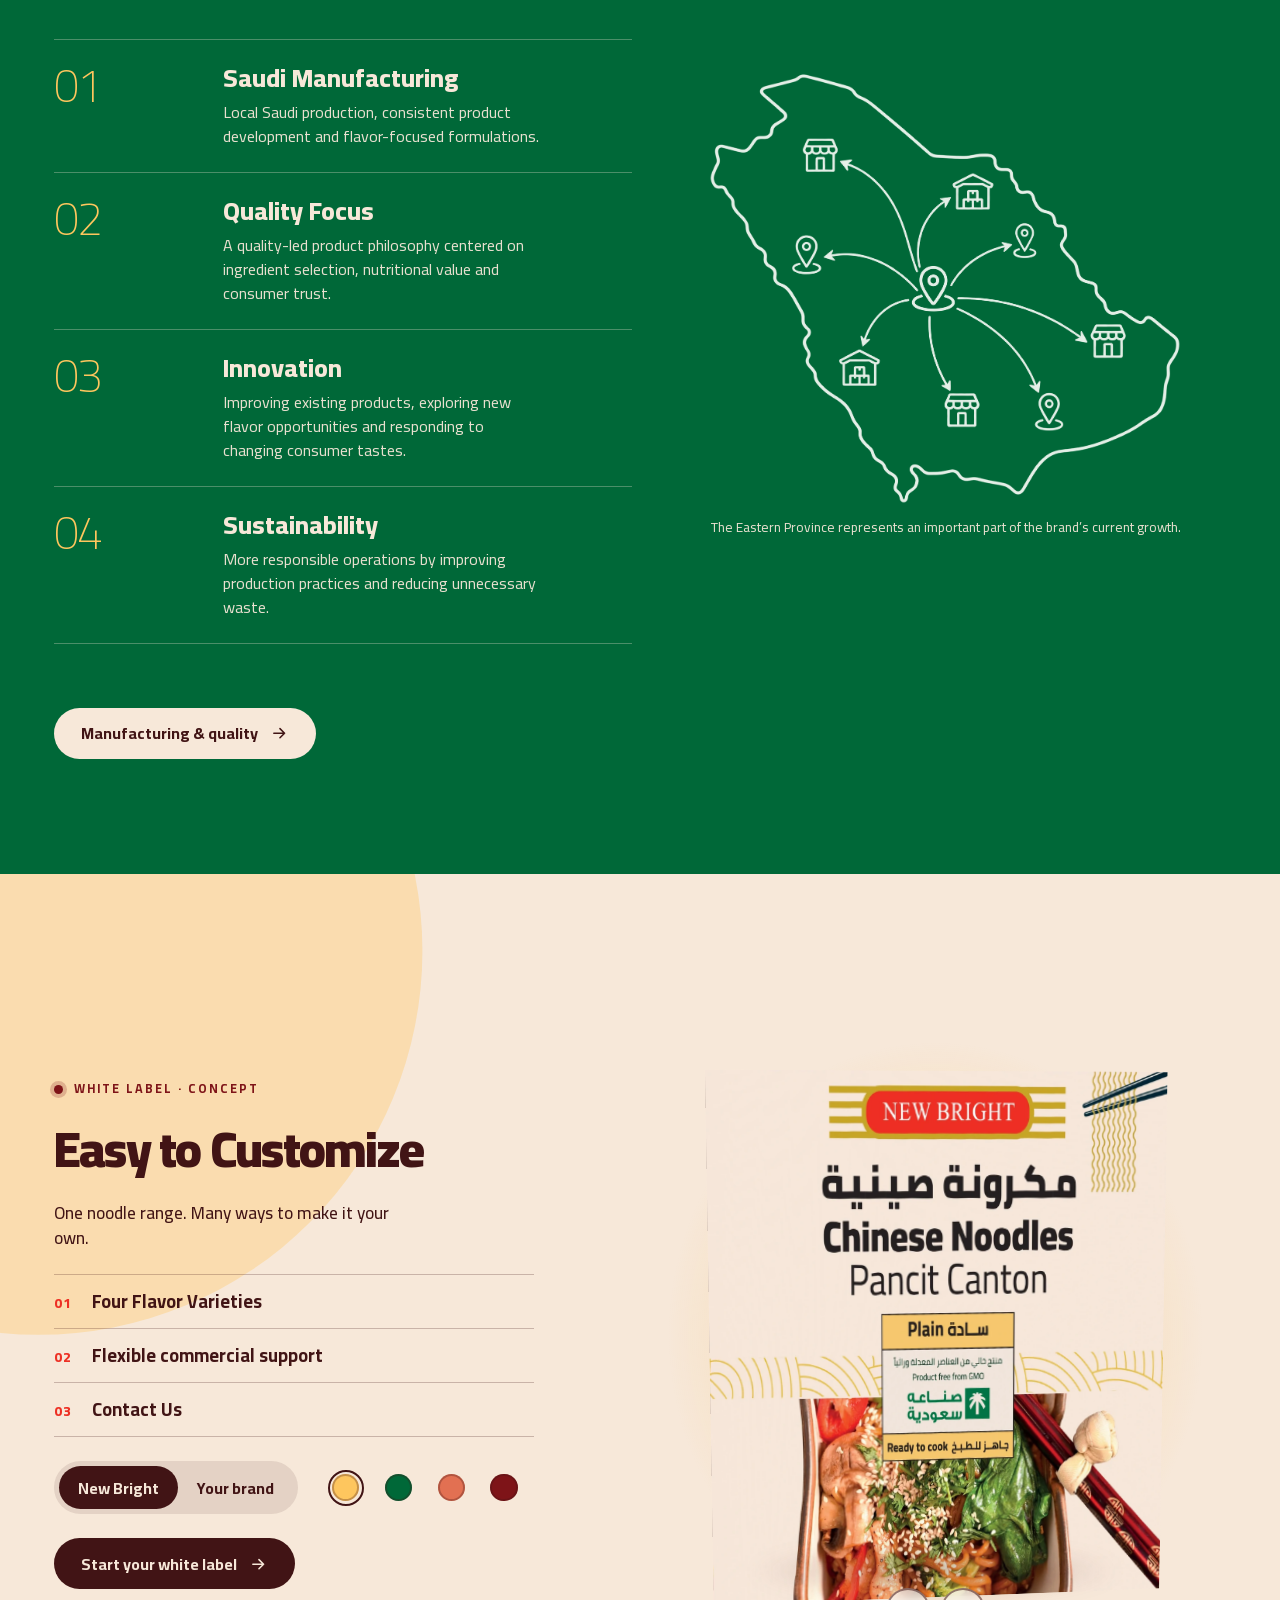
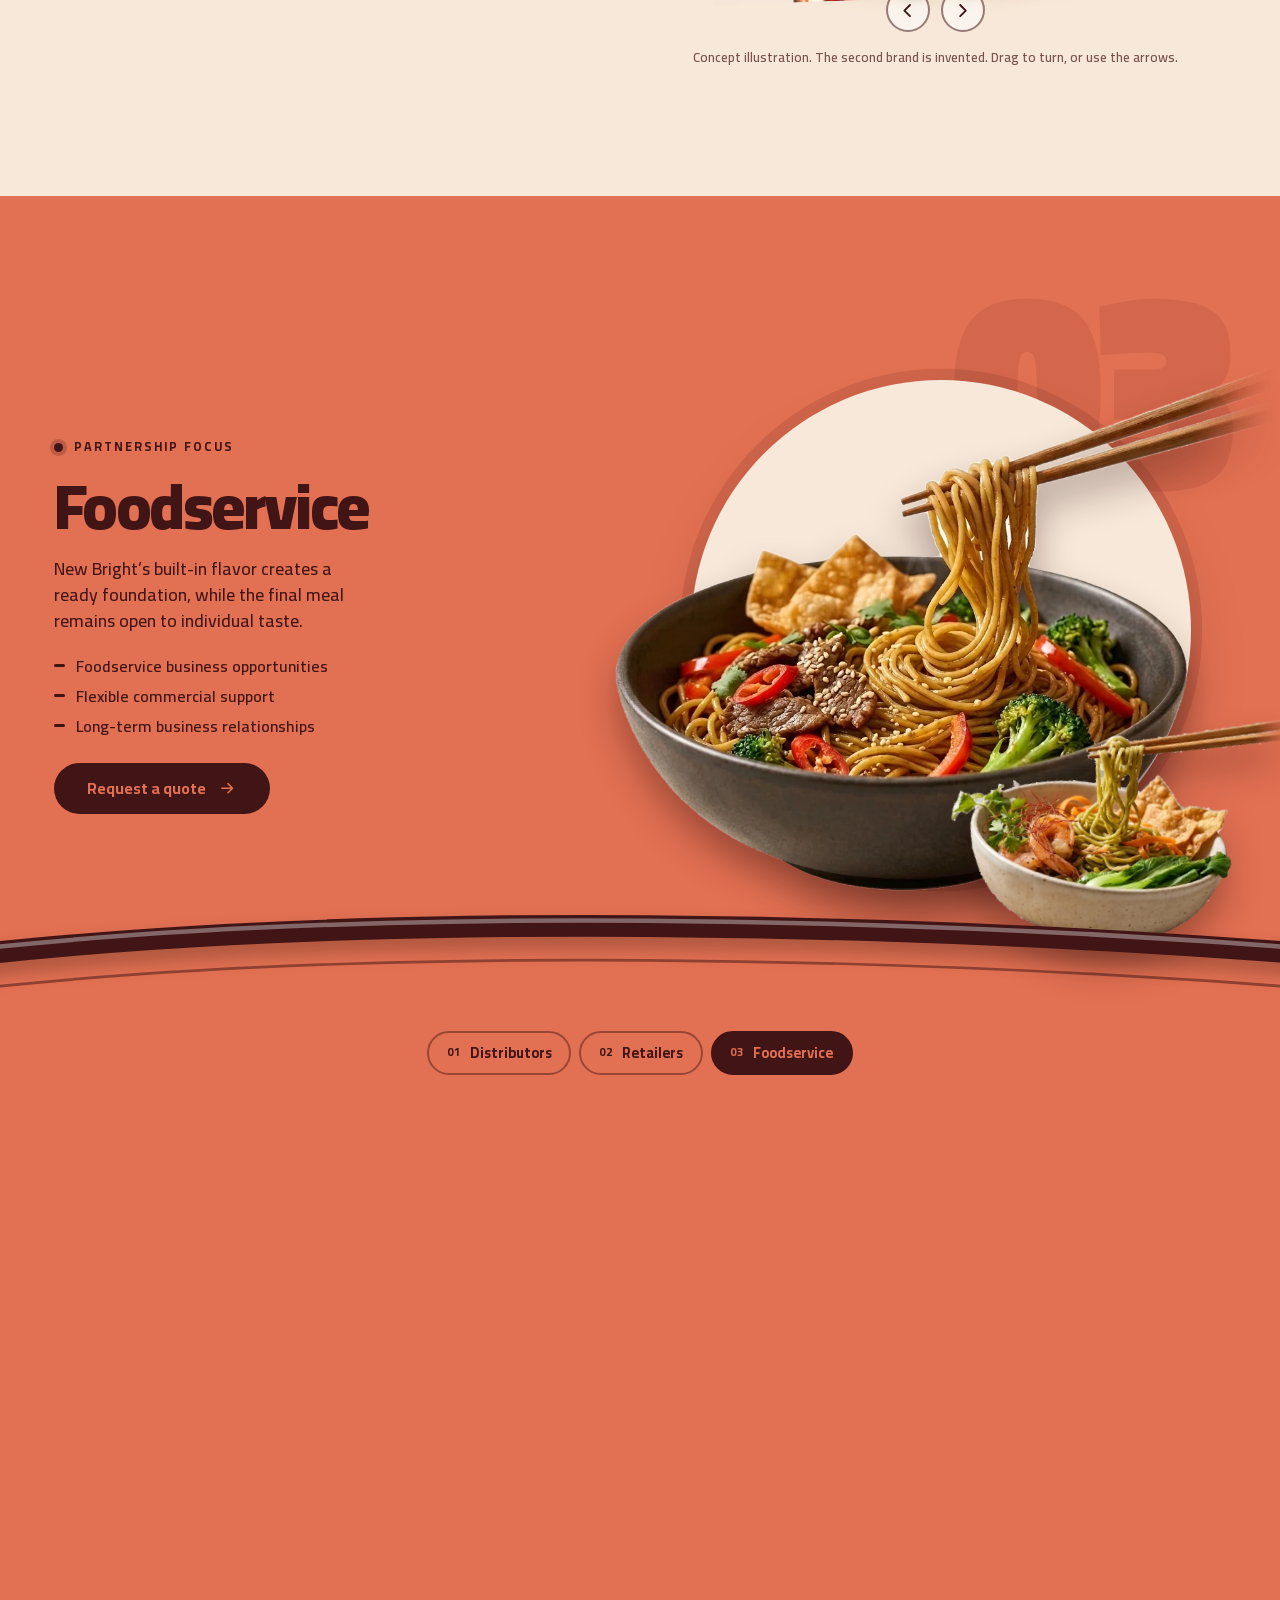
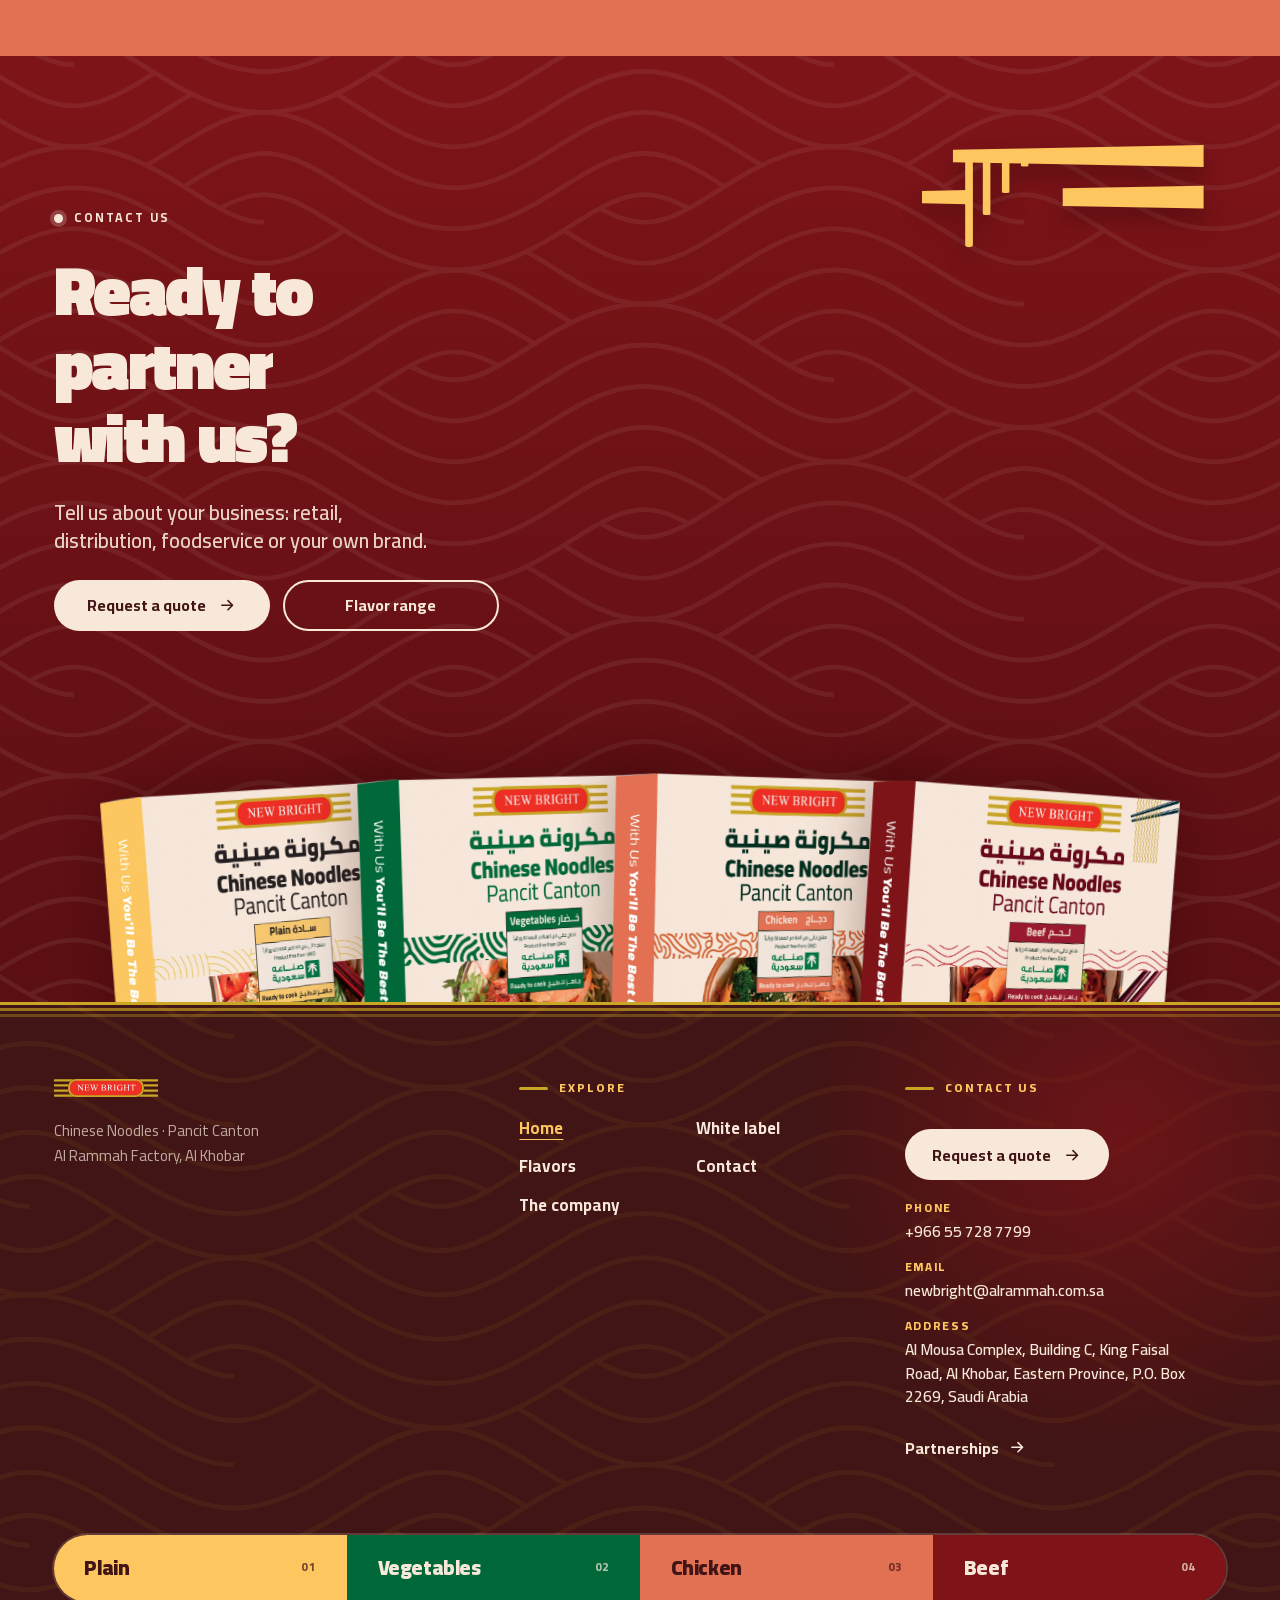
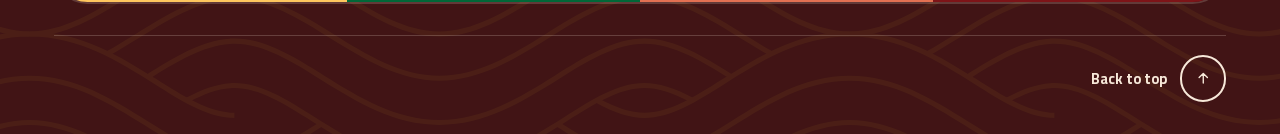
==== commit 68f676d7: "Company review fixes, quote form, working 3D boxes, footer contact details - See the flavor opens th" ====
--- a/index.html
+++ b/index.html
@@ -12,7 +12,7 @@
 <link rel="preload" href="assets/packs/plain.webp" as="image">
 <script>document.documentElement.classList.add('js');try{var l=new URLSearchParams(location.search).get('lang')||localStorage.getItem('nb-lang');if(l==='ar'){document.documentElement.lang='ar';document.documentElement.dir='rtl'}}catch(e){}</script>
 <script>(function(){var d=document.documentElement;try{var rm=matchMedia('(prefers-reduced-motion: reduce)').matches;var n=performance.getEntriesByType&&performance.getEntriesByType('navigation')[0];var internal=n&&n.type==='navigate'&&document.referrer&&new URL(document.referrer).origin===location.origin;var back=n&&n.type==='back_forward';if(!rm&&!internal&&!back)d.classList.add('nbi-on')}catch(e){d.classList.add('nbi-on')}})()</script>
-<link rel="stylesheet" href="styles.css?v=31">
+<link rel="stylesheet" href="styles.css?v=36">
 </head>
 <body data-hdr="light">
 <div class="nbi" id="nbIntro">
@@ -168,7 +168,7 @@
       <span class="tag" data-i18n="house.n2.tag">The factory</span>
     </li>
     <li class="node n3" data-reveal style="--i:2">
-      <img class="node-pack" src="assets/packs/plain.webp" alt="" width="1820" height="1809" loading="lazy">
+      <img class="node-pack" role="presentation" src="assets/packs/plain.webp" alt="" width="1820" height="1809" loading="lazy">
       <span class="yr" data-i18n="house.n3.yr">Today</span>
       <h3 data-i18n="house.n3.t">New Bright</h3>
       <p data-i18n="house.n3.p">Chinese Noodles · Pancit Canton, built around one idea: the flavor is part of the noodle itself.</p>
@@ -177,12 +177,12 @@
   </ol>
 
   <ul class="facts">
-    <li data-reveal style="--i:0"><b data-i18n="fact.1.v">2021</b><span data-i18n="fact.1.l">Local manufacturing</span></li>
-    <li data-reveal style="--i:1"><b data-i18n="fact.2.v">Saudi Arabia</b><span data-i18n="fact.2.l">Made in</span></li>
-    <li data-reveal style="--i:2"><b data-i18n="fact.3.v">Al Khobar</b><span data-i18n="fact.3.l">Eastern Province</span></li>
-    <li data-reveal style="--i:3"><b data-i18n="fact.4.v">4</b><span data-i18n="fact.4.l">Flavor varieties</span></li>
-    <li data-reveal style="--i:4"><b>200<small>g</small></b><span data-i18n="fact.5.l">Net pack</span></li>
-    <li data-reveal style="--i:5"><b data-i18n="fact.6.v">GMO-free</b><span data-i18n="fact.6.l">As stated on the pack</span></li>
+    <li data-reveal style="--i:0"><span data-i18n="fact.1.l">Local manufacturing</span><b data-i18n="fact.1.v">2021</b></li>
+    <li data-reveal style="--i:1"><span data-i18n="fact.2.l">Made in</span><b data-i18n="fact.2.v">Saudi Arabia</b></li>
+    <li data-reveal style="--i:2"><span data-i18n="fact.3.l">Eastern Province</span><b data-i18n="fact.3.v">Al Khobar</b></li>
+    <li data-reveal style="--i:3"><span data-i18n="fact.4.l">Flavor varieties</span><b data-i18n="fact.4.v">4</b></li>
+    <li data-reveal style="--i:4"><span data-i18n="fact.5.l">Net pack</span><b>200<small>g</small></b></li>
+    <li data-reveal style="--i:5"><span data-i18n="fact.6.l">As stated on the pack</span><b data-i18n="fact.6.v">GMO-free</b></li>
   </ul>
   <div class="more-row" data-reveal><a class="btn btn-fill" href="company.html"><span data-i18n="house.cta">More about the company</span><svg viewBox="0 0 24 24" class="ico flip" aria-hidden="true"><path d="M5 12h14M13 6l6 6-6 6"/></svg></a></div>
 
@@ -213,29 +213,29 @@
       <button class="panel-hit" type="button" aria-expanded="true"><span class="sr" data-i18n="f.plain.name">Plain</span></button>
       <span class="num">01</span>
       <span class="vname" aria-hidden="true"><span data-i18n="f.plain.name">Plain</span></span>
-      <div class="info"><h3 data-i18n="f.plain.name">Plain</h3><p data-i18n="f.plain.desc"></p><a class="stage-link" href="#top" data-f="plain"><span data-i18n="coll.view">See it on stage</span><svg viewBox="0 0 24 24" class="ico" aria-hidden="true"><path d="M12 19V5M6 11l6-6 6 6"/></svg></a></div>
-      <img class="pic" src="assets/packs/plain.webp" width="1820" height="1809" alt="" loading="lazy">
+      <div class="info"><h3 data-i18n="f.plain.name">Plain</h3><p data-i18n="f.plain.desc"></p><a class="stage-link" href="flavors.html#plain" data-f="plain"><span data-i18n="coll.view">See the flavor</span><svg viewBox="0 0 24 24" class="ico flip" aria-hidden="true"><path d="M5 12h14M13 6l6 6-6 6"/></svg></a></div>
+      <img class="pic" data-i18n-alt="f.plain.alt" src="assets/packs/plain.webp" width="1820" height="1809" alt="" loading="lazy">
     </article>
     <article class="panel" data-f="vegetables" style="--c:var(--green);--on:var(--cream);--pat:url(assets/patterns/maze.svg);--pat-s:cover">
       <button class="panel-hit" type="button" aria-expanded="false"><span class="sr" data-i18n="f.vegetables.name">Vegetables</span></button>
       <span class="num">02</span>
       <span class="vname" aria-hidden="true"><span data-i18n="f.vegetables.name">Vegetables</span></span>
-      <div class="info"><h3 data-i18n="f.vegetables.name">Vegetables</h3><p data-i18n="f.vegetables.desc"></p><a class="stage-link" href="#top" data-f="vegetables"><span data-i18n="coll.view">See it on stage</span><svg viewBox="0 0 24 24" class="ico" aria-hidden="true"><path d="M12 19V5M6 11l6-6 6 6"/></svg></a></div>
-      <img class="pic" src="assets/packs/vegetables.webp" width="1820" height="1809" alt="" loading="lazy">
+      <div class="info"><h3 data-i18n="f.vegetables.name">Vegetables</h3><p data-i18n="f.vegetables.desc"></p><a class="stage-link" href="flavors.html#vegetables" data-f="vegetables"><span data-i18n="coll.view">See the flavor</span><svg viewBox="0 0 24 24" class="ico flip" aria-hidden="true"><path d="M5 12h14M13 6l6 6-6 6"/></svg></a></div>
+      <img class="pic" data-i18n-alt="f.vegetables.alt" src="assets/packs/vegetables.webp" width="1820" height="1809" alt="" loading="lazy">
     </article>
     <article class="panel" data-f="chicken" style="--c:var(--orange);--on:var(--burg);--pat:url(assets/patterns/squiggle.svg);--pat-s:900px auto">
       <button class="panel-hit" type="button" aria-expanded="false"><span class="sr" data-i18n="f.chicken.name">Chicken</span></button>
       <span class="num">03</span>
       <span class="vname" aria-hidden="true"><span data-i18n="f.chicken.name">Chicken</span></span>
-      <div class="info"><h3 data-i18n="f.chicken.name">Chicken</h3><p data-i18n="f.chicken.desc"></p><a class="stage-link" href="#top" data-f="chicken"><span data-i18n="coll.view">See it on stage</span><svg viewBox="0 0 24 24" class="ico" aria-hidden="true"><path d="M12 19V5M6 11l6-6 6 6"/></svg></a></div>
-      <img class="pic" src="assets/packs/chicken.webp" width="1820" height="1809" alt="" loading="lazy">
+      <div class="info"><h3 data-i18n="f.chicken.name">Chicken</h3><p data-i18n="f.chicken.desc"></p><a class="stage-link" href="flavors.html#chicken" data-f="chicken"><span data-i18n="coll.view">See the flavor</span><svg viewBox="0 0 24 24" class="ico flip" aria-hidden="true"><path d="M5 12h14M13 6l6 6-6 6"/></svg></a></div>
+      <img class="pic" data-i18n-alt="f.chicken.alt" src="assets/packs/chicken.webp" width="1820" height="1809" alt="" loading="lazy">
     </article>
     <article class="panel" data-f="beef" style="--c:var(--spice);--on:var(--cream);--pat:url(assets/patterns/weave.svg);--pat-s:700px auto">
       <button class="panel-hit" type="button" aria-expanded="false"><span class="sr" data-i18n="f.beef.name">Beef</span></button>
       <span class="num">04</span>
       <span class="vname" aria-hidden="true"><span data-i18n="f.beef.name">Beef</span></span>
-      <div class="info"><h3 data-i18n="f.beef.name">Beef</h3><p data-i18n="f.beef.desc"></p><a class="stage-link" href="#top" data-f="beef"><span data-i18n="coll.view">See it on stage</span><svg viewBox="0 0 24 24" class="ico" aria-hidden="true"><path d="M12 19V5M6 11l6-6 6 6"/></svg></a></div>
-      <img class="pic" src="assets/packs/beef.webp" width="1820" height="1809" alt="" loading="lazy">
+      <div class="info"><h3 data-i18n="f.beef.name">Beef</h3><p data-i18n="f.beef.desc"></p><a class="stage-link" href="flavors.html#beef" data-f="beef"><span data-i18n="coll.view">See the flavor</span><svg viewBox="0 0 24 24" class="ico flip" aria-hidden="true"><path d="M5 12h14M13 6l6 6-6 6"/></svg></a></div>
+      <img class="pic" data-i18n-alt="f.beef.alt" src="assets/packs/beef.webp" width="1820" height="1809" alt="" loading="lazy">
     </article>
   </div>
   <div class="more-row" data-reveal><a class="btn btn-fill" href="flavors.html"><span data-i18n="coll.all">Explore every flavor</span><svg viewBox="0 0 24 24" class="ico flip" aria-hidden="true"><path d="M5 12h14M13 6l6 6-6 6"/></svg></a></div>
@@ -298,7 +298,7 @@
       <div class="more-row" data-reveal><a class="btn btn-cream" href="company.html#make"><span data-i18n="made.cta">Manufacturing &amp; quality</span><svg viewBox="0 0 24 24" class="ico flip" aria-hidden="true"><path d="M5 12h14M13 6l6 6-6 6"/></svg></a></div>
     </div>
     <figure class="map" data-reveal="map">
-      <img src="assets/food/saudi-map.webp" width="1217" height="1113" alt="" loading="lazy">
+      <img data-i18n-alt="made.mapalt" src="assets/food/saudi-map.webp" width="1217" height="1113" alt="" loading="lazy">
       <figcaption data-i18n="made.cap">Starting in the Eastern Province, growing outward. Illustrative.</figcaption>
     </figure>
   </div>
@@ -331,13 +331,13 @@
       <a class="btn btn-fill dark" href="whitelabel.html#enquiry" data-reveal style="--i:5"><span data-i18n="label.cta">Start a white-label enquiry</span><svg viewBox="0 0 24 24" class="ico flip" aria-hidden="true"><path d="M5 12h14M13 6l6 6-6 6"/></svg></a>
     </div>
 
-    <div class="stage3d" id="stage3d">
+    <div class="stage3d" id="stage3d" tabindex="0" role="group" data-i18n-aria="turn.g" aria-label="">
       <div class="halo" aria-hidden="true"></div>
       <div class="carton-user" id="cartonUser">
         <div class="carton-spin" id="cartonSpin">
           <div class="carton" id="carton" data-brand="nb">
-            <div class="face f-front"><img id="imgFront" src="assets/pack3d/nb-plain-front.webp" width="1300" height="1503" alt=""></div>
-            <div class="face f-left"><img id="imgSpine" src="assets/pack3d/nb-plain-spine.webp" width="205" height="1503" alt=""></div>
+            <div class="face f-front"><img id="imgFront" src="assets/pack3d/nb-plain-front.webp" width="1300" height="1503" alt="" loading="lazy" decoding="async"></div>
+            <div class="face f-left"><img id="imgSpine" src="assets/pack3d/nb-plain-spine.webp" width="205" height="1503" alt="" loading="lazy" decoding="async"></div>
             <div class="face f-right"></div>
             <div class="face f-back"></div>
             <div class="face f-top"></div>
@@ -346,6 +346,7 @@
         </div>
       </div>
       <span class="floor-shadow" aria-hidden="true"></span>
+      <div class="turn-ctl"><button type="button" id="turnL" data-i18n-aria="turn.l"><svg viewBox="0 0 24 24" aria-hidden="true"><path d="M15 5l-7 7 7 7"/></svg></button><button type="button" id="turnR" data-i18n-aria="turn.r"><svg viewBox="0 0 24 24" aria-hidden="true"><path d="M9 5l7 7-7 7"/></svg></button></div>
       <p class="stage-note"><span data-i18n="label.note">Concept illustration. The second brand is invented. Drag to turn.</span></p>
     </div>
   </div>
@@ -433,11 +434,6 @@
       <a class="btn btn-cream" href="mailto:newbright@alrammah.com.sa?subject=New%20Bright%20-%20Request%20a%20quote"><span data-i18n="cta.quote">Request a quote</span><svg viewBox="0 0 24 24" class="ico flip" aria-hidden="true"><path d="M5 12h14M13 6l6 6-6 6"/></svg></a>
       <a class="btn btn-line light" href="flavors.html" data-i18n="close.cta2">Flavor range</a>
     </div>
-    <dl class="close-contact" data-reveal style="--i:4">
-      <div><dt data-i18n="c.phone">Phone</dt><dd><a href="tel:+966557287799" dir="ltr">+966 55 728 7799</a></dd></div>
-      <div><dt data-i18n="c.email">Email</dt><dd><a href="mailto:newbright@alrammah.com.sa" dir="ltr">newbright@alrammah.com.sa</a></dd></div>
-      <div><dt data-i18n="c.address">Address</dt><dd data-i18n="c.addr">Al Mousa Complex, Building C, King Faisal Road, Al Khobar, Eastern Province, P.O. Box 2269, Saudi Arabia</dd></div>
-    </dl>
   </div>
   <div class="row-packs" id="rowPacks" aria-hidden="true">
     <img src="assets/packs/plain.webp" alt="" loading="lazy" style="--i:0">
@@ -453,7 +449,6 @@
   <div class="ft-top">
     <div class="ft-brand">
       <a class="ft-logo" href="#top" aria-label="New Bright"><img src="assets/brand/logo.svg" alt="New Bright" width="591" height="105"></a>
-      <p class="ft-say" data-i18n="foot.say">Flavor in every strand</p>
       <p class="ft-meta"><span data-i18n="menu.tag">Chinese Noodles · Pancit Canton</span><br><span data-i18n="made.by">Al Rammah Factory, Al Khobar</span></p>
     </div>
     <nav class="ft-nav" aria-label="Footer">
@@ -469,8 +464,11 @@
     <div class="ft-biz">
       <p class="ft-h" data-i18n="foot.business">Contact Us</p>
       <a class="btn btn-cream" href="contact.html?path=trade#help" data-path="trade"><span data-i18n="cta.quote">Request a quote</span><svg viewBox="0 0 24 24" class="ico flip" aria-hidden="true"><path d="M5 12h14M13 6l6 6-6 6"/></svg></a>
-      <a class="ft-link ft-tel" href="tel:+966557287799" dir="ltr">+966 55 728 7799</a>
-      <a class="ft-link ft-tel" href="mailto:newbright@alrammah.com.sa" dir="ltr">newbright@alrammah.com.sa</a>
+      <dl class="ft-contact">
+        <div><dt data-nav="foot.phone">Phone</dt><dd><a href="tel:+966557287799" dir="ltr">+966 55 728 7799</a></dd></div>
+        <div><dt data-nav="foot.email">Email</dt><dd><a href="mailto:newbright@alrammah.com.sa" dir="ltr">newbright@alrammah.com.sa</a></dd></div>
+        <div><dt data-nav="foot.address">Address</dt><dd data-nav="foot.addr">Al Mousa Complex, Building C, King Faisal Road, Al Khobar, Eastern Province, P.O. Box 2269, Saudi Arabia</dd></div>
+      </dl>
       <a class="ft-link" href="company.html#partners"><span data-i18n="hero.cta2">Partnerships</span><svg viewBox="0 0 24 24" class="ico flip" aria-hidden="true"><path d="M5 12h14M13 6l6 6-6 6"/></svg></a>
     </div>
   </div>
@@ -488,8 +486,8 @@
 </footer>
 
 <script src="intro.js?v=1"></script>
-<script src="nav.js?v=1"></script>
+<script src="nav.js?v=3"></script>
 <script src="assets/vendor/lenis.min.js"></script>
-<script src="app.js?v=22"></script>
+<script src="app.js?v=25"></script>
 </body>
 </html>
--- a/styles.css
+++ b/styles.css
@@ -287,7 +287,7 @@
 .house-head h2{margin-block-start:1.1rem;font-size:clamp(2rem,3.8vw,4.2rem);line-height:1;max-width:18ch}
 [lang=ar] .house-head h2{line-height:1.25}
 .house-sub{font-size:clamp(1.02rem,1.3vw,1.25rem);font-weight:500;line-height:1.5;color:var(--spice);padding-inline-start:1.1rem;border-inline-start:3px solid var(--gold);max-width:40ch}
-.ink-strands{position:absolute;inset-inline-end:clamp(7rem,22vw,22rem);inset-block-start:0;display:flex;gap:.55rem;height:clamp(6rem,11vw,10rem);transform:scaleY(var(--ip,0));transform-origin:top;pointer-events:none;z-index:1}
+.ink-strands{position:absolute;inset-inline-end:clamp(7rem,22vw,22rem);inset-block-start:0;display:flex;gap:.55rem;height:clamp(5rem,8vw,7.2rem);transform:scaleY(var(--ip,0));transform-origin:top;pointer-events:none;z-index:1}
 .ink-strands i{display:block;width:3px;border-radius:3px;background:var(--gold);height:100%}
 .ink-strands i:nth-child(1){height:62%}.ink-strands i:nth-child(2){height:84%}.ink-strands i:nth-child(3){height:100%}.ink-strands i:nth-child(4){height:90%}.ink-strands i:nth-child(5){height:70%}.ink-strands i:nth-child(6){height:48%}
 .eyebrow.dark{color:var(--spice)}
@@ -307,13 +307,15 @@
 .node-pack{position:absolute;inset-block-start:-3.6rem;inset-inline-end:-.5rem;width:clamp(9rem,16vw,15rem);filter:drop-shadow(0 18px 18px rgb(40 8 8/.35));rotate:3deg;pointer-events:none}
 [dir=rtl] .node-pack{rotate:-3deg}
 
-.facts{display:grid;grid-template-columns:repeat(6,1fr);gap:0;max-width:100rem;margin:clamp(2rem,4vw,3.5rem) auto 0}
-.facts li{padding:1.1rem 1rem 0 0;border-block-start:1px solid color-mix(in srgb,var(--burg) 30%,transparent);display:flex;flex-direction:column;gap:.25rem}
-[dir=rtl] .facts li{padding:1.1rem 0 0 1rem}
-.facts b{font-weight:800;font-size:clamp(1.15rem,1.9vw,2rem);line-height:1.1;letter-spacing:-.02em}
-.facts b small{font-size:.6em;margin-inline-start:.1em}
-.facts span{font-size:.78rem;font-weight:700;letter-spacing:.1em;text-transform:uppercase;color:var(--spice)}
-[lang=ar] .facts span{font-size:.95rem;text-transform:none;letter-spacing:0}
+.facts{display:grid;grid-template-columns:repeat(3,1fr);gap:1px;max-width:100rem;margin:clamp(2rem,4vw,3.5rem) auto 0;padding:1px;border-radius:1.6rem;overflow:hidden;background:color-mix(in srgb,var(--burg) 18%,transparent);box-shadow:0 1.5rem 3rem -1.8rem rgb(63 16 16/.35)}
+.facts li{position:relative;display:flex;flex-direction:column;justify-content:space-between;gap:1.2rem;min-height:clamp(8rem,11vw,10.5rem);padding:clamp(1.1rem,2vw,1.8rem) clamp(1.1rem,2.2vw,2rem);background:var(--cream);transition:background-color .35s}
+.facts li:hover{background:color-mix(in srgb,var(--cream) 70%,var(--yellow))}
+.facts span{display:flex;align-items:center;gap:.6rem;font-size:.78rem;font-weight:700;letter-spacing:.12em;text-transform:uppercase;color:var(--spice)}
+.facts span::before{content:"";flex:none;width:.55rem;height:.55rem;border-radius:50%;background:var(--gold)}
+[lang=ar] .facts span{font-size:.98rem;text-transform:none;letter-spacing:0}
+.facts b{font-weight:800;font-size:clamp(1.5rem,2.7vw,2.7rem);line-height:1.15;letter-spacing:-.02em;color:var(--burg);text-wrap:balance}
+.facts b small{font-size:.55em;margin-inline-start:.12em;font-weight:700}
+[lang=ar] .facts b{line-height:1.45;letter-spacing:0}
 
 .vm{margin:clamp(3rem,6vw,5.5rem) calc(-1*var(--pad)) calc(-1*clamp(4rem,7vw,6rem));padding:clamp(3rem,6vw,5.5rem) var(--pad);background:var(--burg);color:var(--cream);background-image:radial-gradient(40rem 22rem at 85% 0%,rgb(126 20 24/.55),transparent 70%)}
 [dir=rtl] .vm{background-image:radial-gradient(40rem 22rem at 15% 0%,rgb(126 20 24/.55),transparent 70%)}
@@ -330,7 +332,6 @@
 .values p{margin-block-start:.35rem;font-size:.92rem;line-height:1.45;color:rgb(247 232 217/.78)}
 
 @media (max-width:1099px){
-  .facts{grid-template-columns:repeat(3,1fr);row-gap:1.6rem}
   .values{grid-template-columns:repeat(3,1fr);row-gap:1.8rem}
 }
 @media (max-width:899px){
@@ -342,7 +343,9 @@
   .vm-grid{grid-template-columns:1fr}
 }
 @media (max-width:560px){
-  .facts{grid-template-columns:1fr 1fr}
+  .facts{grid-template-columns:1fr 1fr;border-radius:1.2rem}
+  .facts li{min-height:7.5rem;padding:1rem 1rem 1.1rem}
+  .facts b{font-size:clamp(1.25rem,5.6vw,1.6rem)}
   .values{grid-template-columns:1fr 1fr}
 }
 
@@ -728,14 +731,13 @@
 
 /* contact details in the closing section and footer */
 .close-sub{font-size:clamp(1.05rem,1.6vw,1.5rem);font-weight:600;max-width:34ch;line-height:1.35;color:color-mix(in srgb,var(--cream) 90%,transparent)}
-.close-contact{display:grid;grid-template-columns:auto auto 1fr;gap:1.2rem clamp(1.5rem,3.5vw,3.5rem);margin-block-start:.6rem;padding-block-start:1.3rem;border-block-start:1px solid rgb(247 232 217/.3);max-width:64rem;width:100%}
-.close-contact dt{font-size:.74rem;font-weight:800;letter-spacing:.14em;text-transform:uppercase;color:var(--yellow);margin-block-end:.25rem}
-[lang=ar] .close-contact dt{font-size:.95rem;text-transform:none;letter-spacing:0}
-.close-contact dd{margin:0;font-weight:600;font-size:1rem;line-height:1.45;max-width:34ch}
-.close-contact a{text-decoration:none;background:linear-gradient(currentColor,currentColor) 0 100%/0 1.5px no-repeat;transition:background-size .35s var(--ease)}
-.close-contact a:hover{background-size:100% 1.5px}
-@media (max-width:899px){.close-contact{grid-template-columns:1fr}}
-.ft-tel{font-size:.95rem;min-height:2.2rem}
+.ft-contact{display:grid;gap:.95rem;width:100%;margin:.2rem 0 .1rem}
+.ft-contact dt{font-size:.72rem;font-weight:800;letter-spacing:.14em;text-transform:uppercase;color:var(--yellow);margin-block-end:.2rem}
+[lang=ar] .ft-contact dt{font-size:.92rem;text-transform:none;letter-spacing:0}
+.ft-contact dd{margin:0;font-weight:600;font-size:.98rem;line-height:1.5;max-width:32ch}
+.ft-contact a{text-decoration:none;background:linear-gradient(currentColor,currentColor) 0 100%/0 1.5px no-repeat;transition:background-size .35s var(--ease)}
+[dir=rtl] .ft-contact a{background-position:100% 100%}
+.ft-contact a:hover{background-size:100% 1.5px}
 
 /* ═══ Reduced motion ═════════════════════════════════════ */
 @media (prefers-reduced-motion:reduce){
@@ -808,8 +810,6 @@
 [lang=ar] h1{line-height:1.35!important}
 .ft-say{line-height:1.18}
 [lang=ar] .ft-say{line-height:1.45}
-.facts b{line-height:1.2}
-[lang=ar] .facts b{line-height:1.45}
 
 /* Home hero on tablets held upright: the text on top, the packs below it, nothing on top of the buttons */
 @media (min-width:621px) and (max-width:999px){
@@ -838,3 +838,21 @@
 /* while the film plays the page waits, so its own entrance is seen when the film opens */
 html.nbi-on .hero *,html.nbi-on .hdr,html.nbi-on .hdr *{animation-play-state:paused!important}
 @media print{.nbi{display:none!important}}
+
+/* ═══ Review fixes: turn buttons, named chapter rail, a stop for moving strips ═══ */
+.turn-ctl{direction:ltr;position:absolute;inset-inline:0;inset-block-end:2.2rem;z-index:4;display:flex;justify-content:center;gap:.7rem;pointer-events:none}
+.turn-ctl button{pointer-events:auto;display:grid;place-items:center;width:2.75rem;height:2.75rem;border-radius:50%;border:2px solid color-mix(in srgb,var(--burg) 55%,transparent);background:rgb(252 249 245/.7);color:var(--burg);-webkit-backdrop-filter:blur(6px);backdrop-filter:blur(6px);transition:background-color .3s,border-color .3s,scale .3s var(--ease)}
+.turn-ctl button:hover{background:var(--burg);color:var(--cream);border-color:var(--burg)}
+.turn-ctl button:active{scale:.92}
+.turn-ctl svg{width:1.2rem;height:1.2rem;fill:none;stroke:currentColor;stroke-width:2.4;stroke-linecap:round;stroke-linejoin:round}
+.stage3d:focus-visible{outline:3px solid var(--red);outline-offset:-3px;border-radius:1.5rem}
+.rail a::after{content:attr(data-tip);position:absolute;inset-inline-start:calc(100% + .6rem);top:50%;translate:0 -50%;white-space:nowrap;padding:.35rem .8rem;border-radius:999px;background:var(--cream);color:var(--burg);box-shadow:0 10px 24px -10px rgb(0 0 0/.5);font-size:.78rem;font-weight:700;letter-spacing:0;text-transform:none;opacity:0;pointer-events:none;transition:opacity .2s}
+.rail a:hover::after,.rail a:focus-visible::after{opacity:1}
+.rail a:focus-visible{outline:2px solid var(--red);outline-offset:2px;border-radius:50%}
+.co-marq,.ct-marq{position:relative}
+.mq-btn{position:absolute;z-index:3;inset-block-start:50%;translate:0 -50%;inset-inline-end:var(--pad);display:grid;place-items:center;width:2.75rem;height:2.75rem;border-radius:50%;border:2px solid var(--cream);background:rgb(65 20 21/.78);color:var(--cream);transition:background-color .3s,color .3s}
+.mq-btn:hover{background:var(--cream);color:var(--burg)}
+.mq-btn svg{width:1.15rem;height:1.15rem;fill:currentColor;stroke:currentColor;stroke-width:2.6;stroke-linecap:round;stroke-linejoin:round}
+@media (min-width:1100px){.mq-btn{inset-inline-end:calc(var(--pad) + 3.8rem)}}
+.is-paused .co-marq-track,.is-paused .ct-marq-t,.co-marq.is-paused .co-marq-track,.ct-marq.is-paused .ct-marq-t{animation-play-state:paused!important}
+@media (prefers-reduced-motion:reduce){.mq-btn{display:none}}
